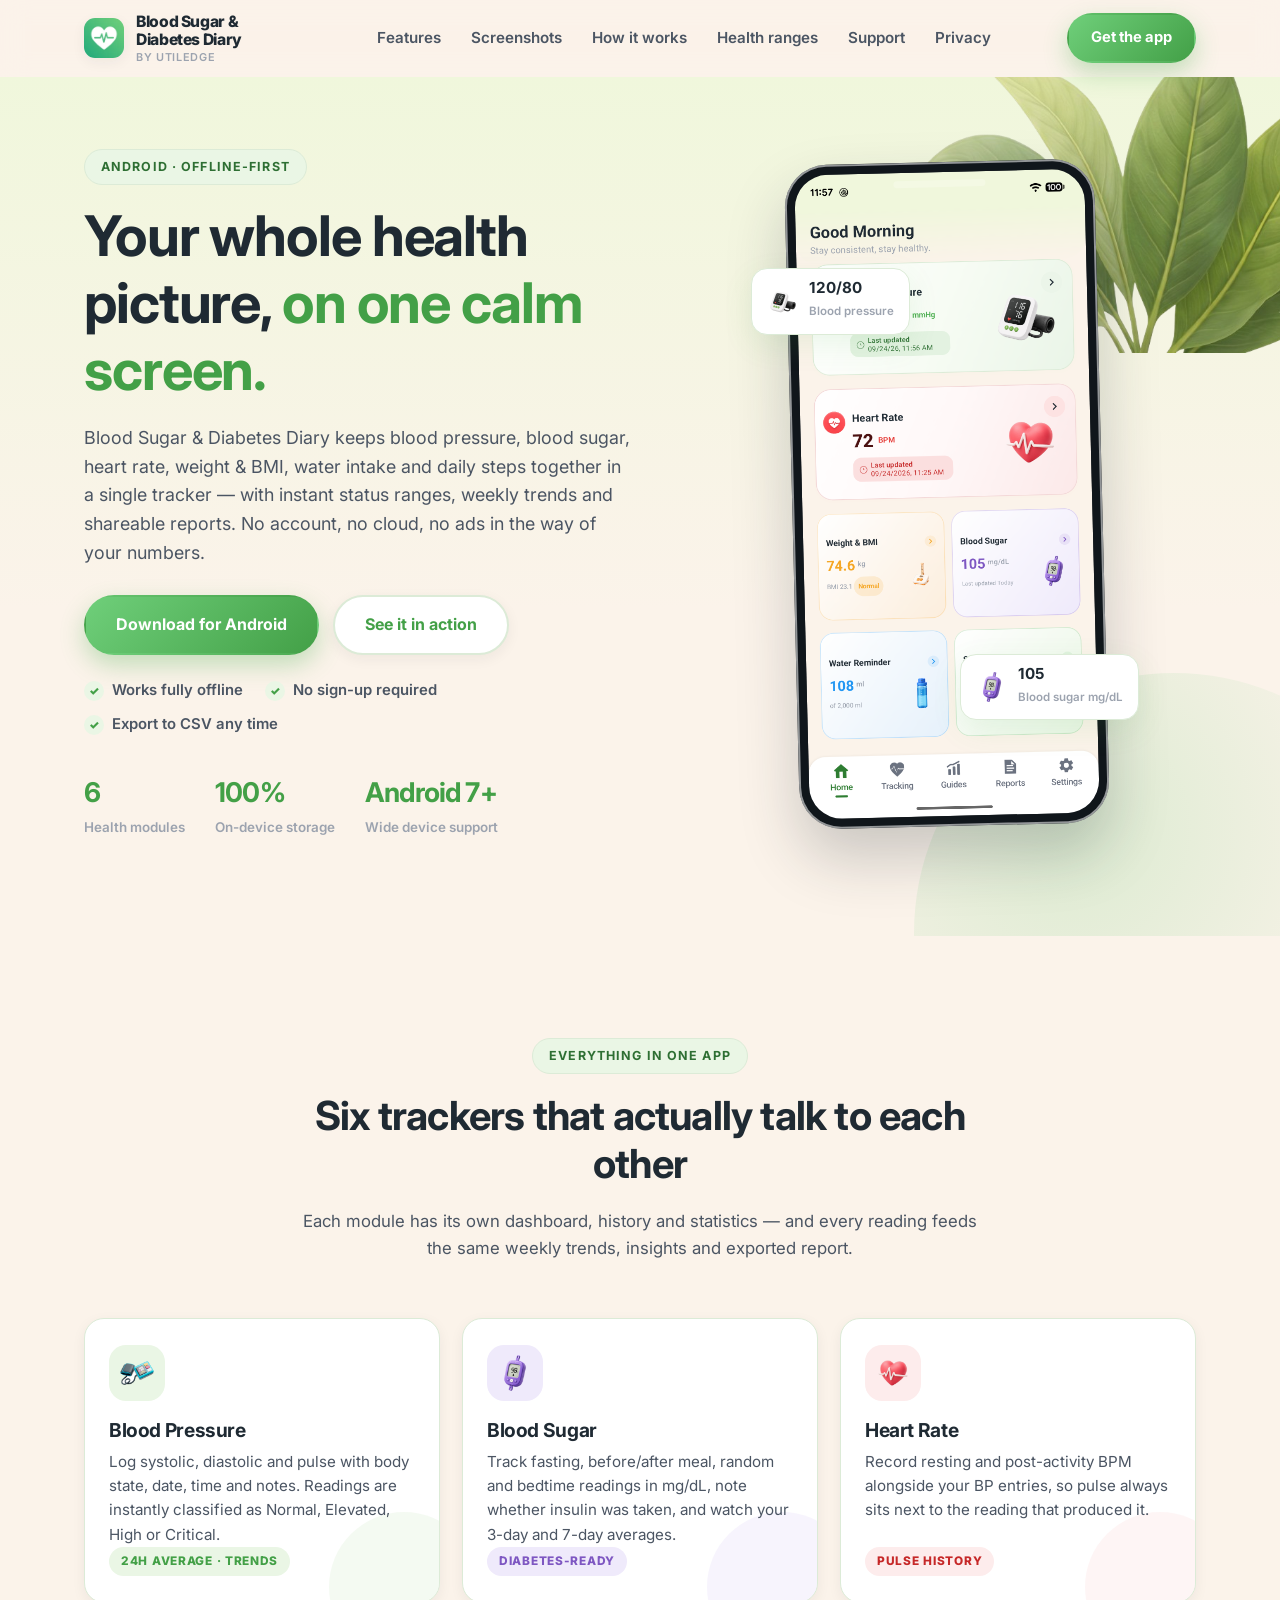
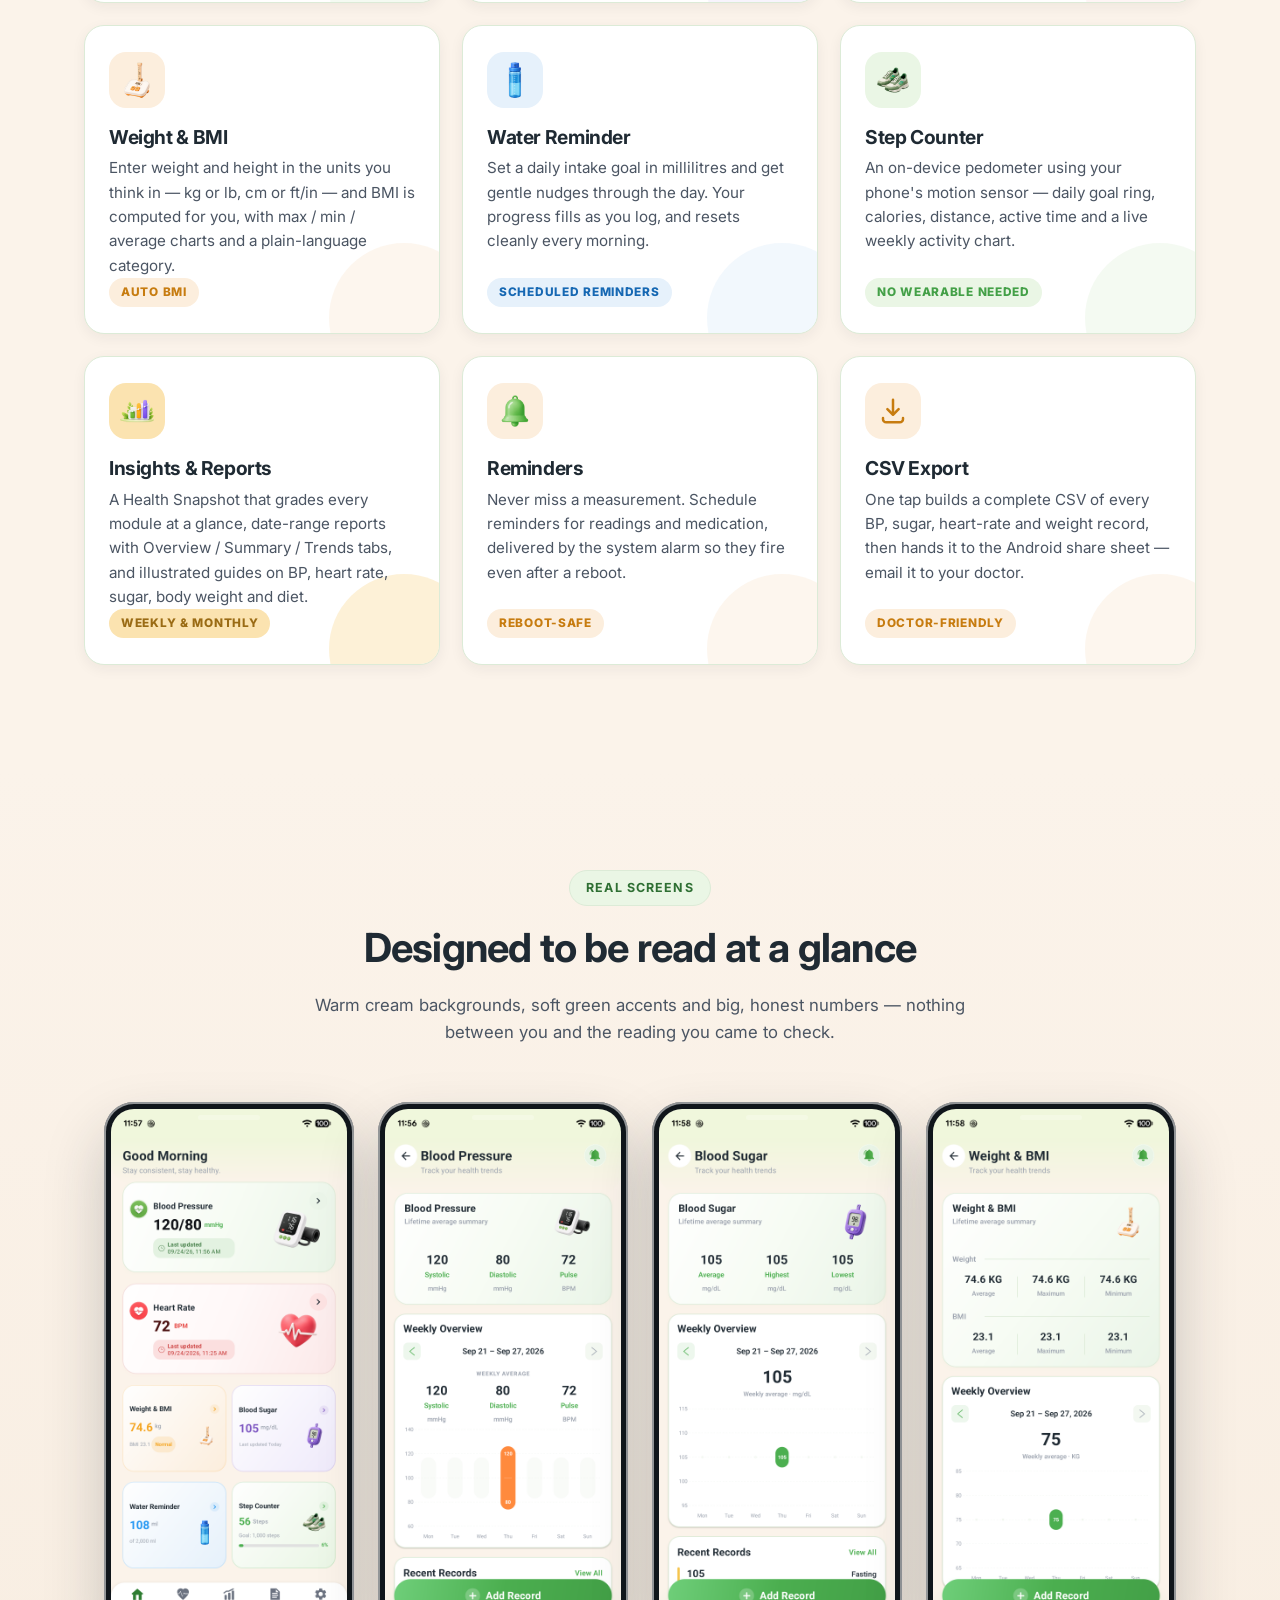
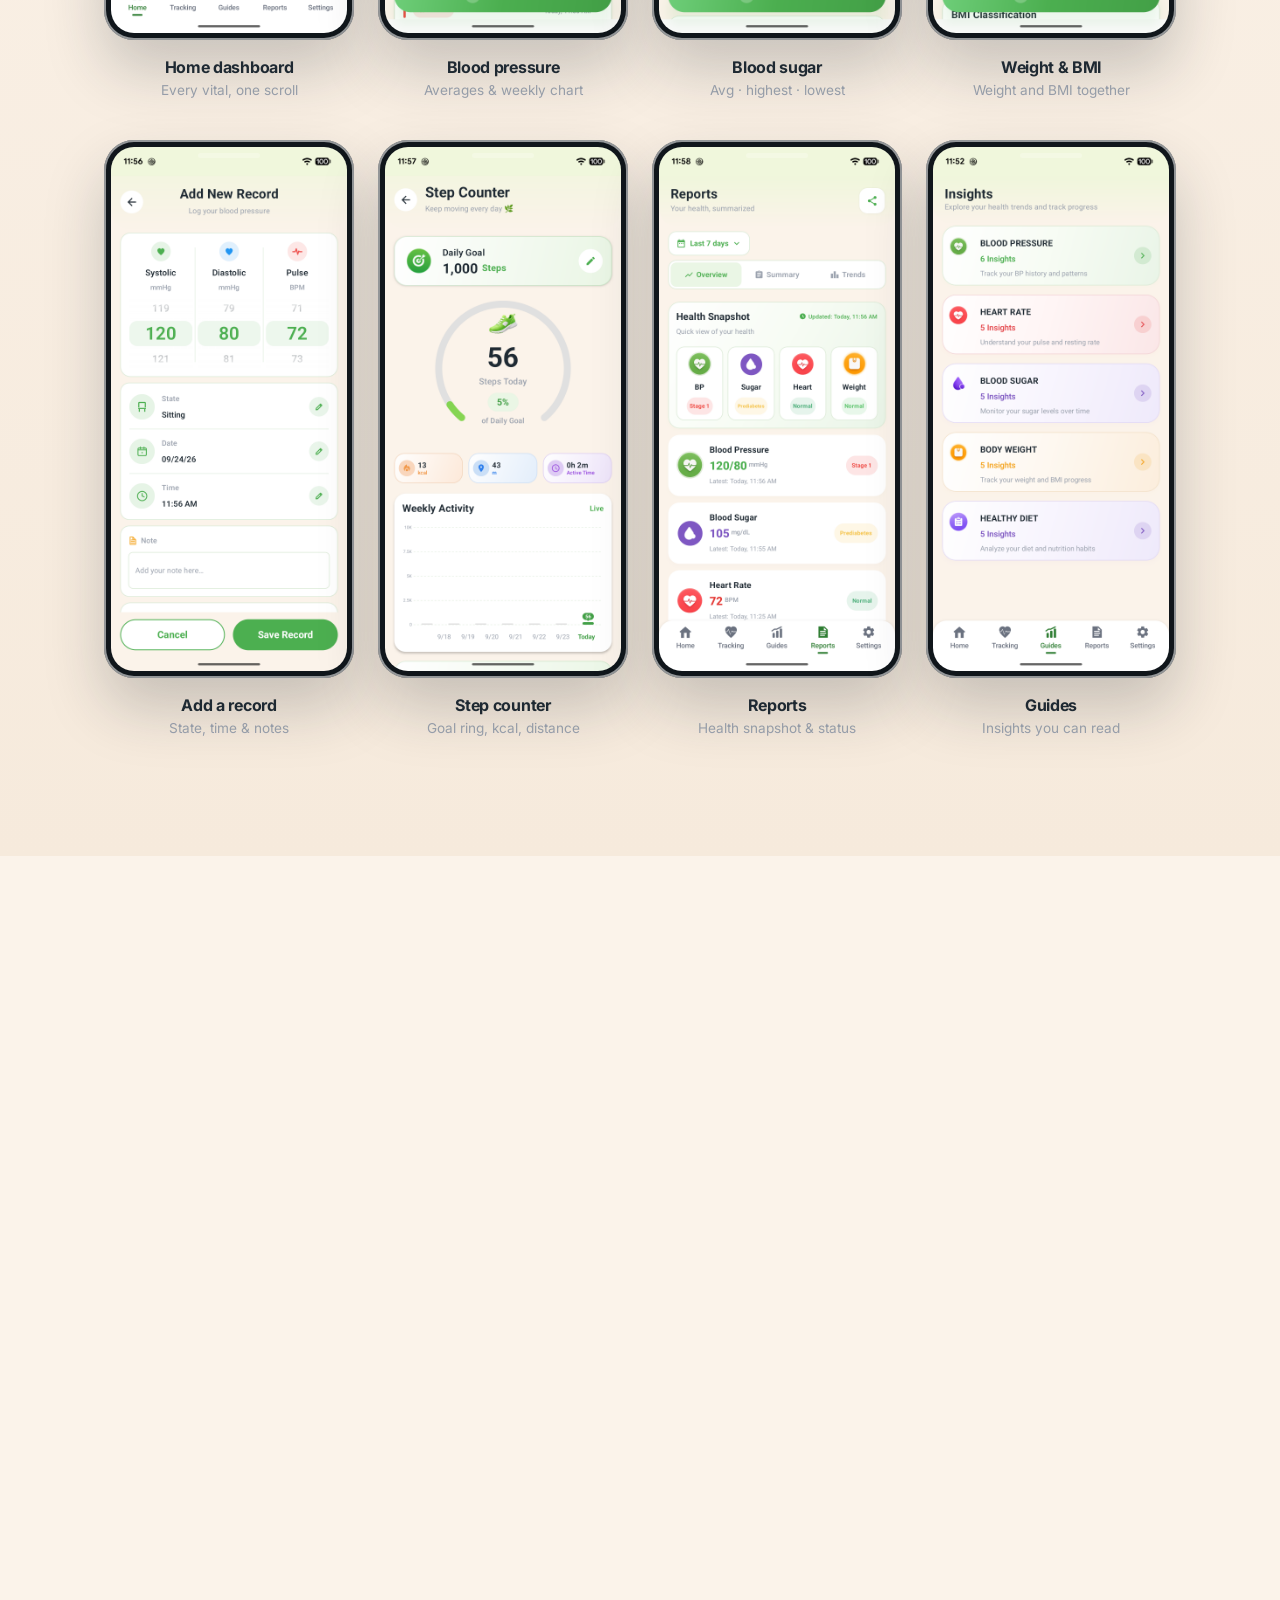
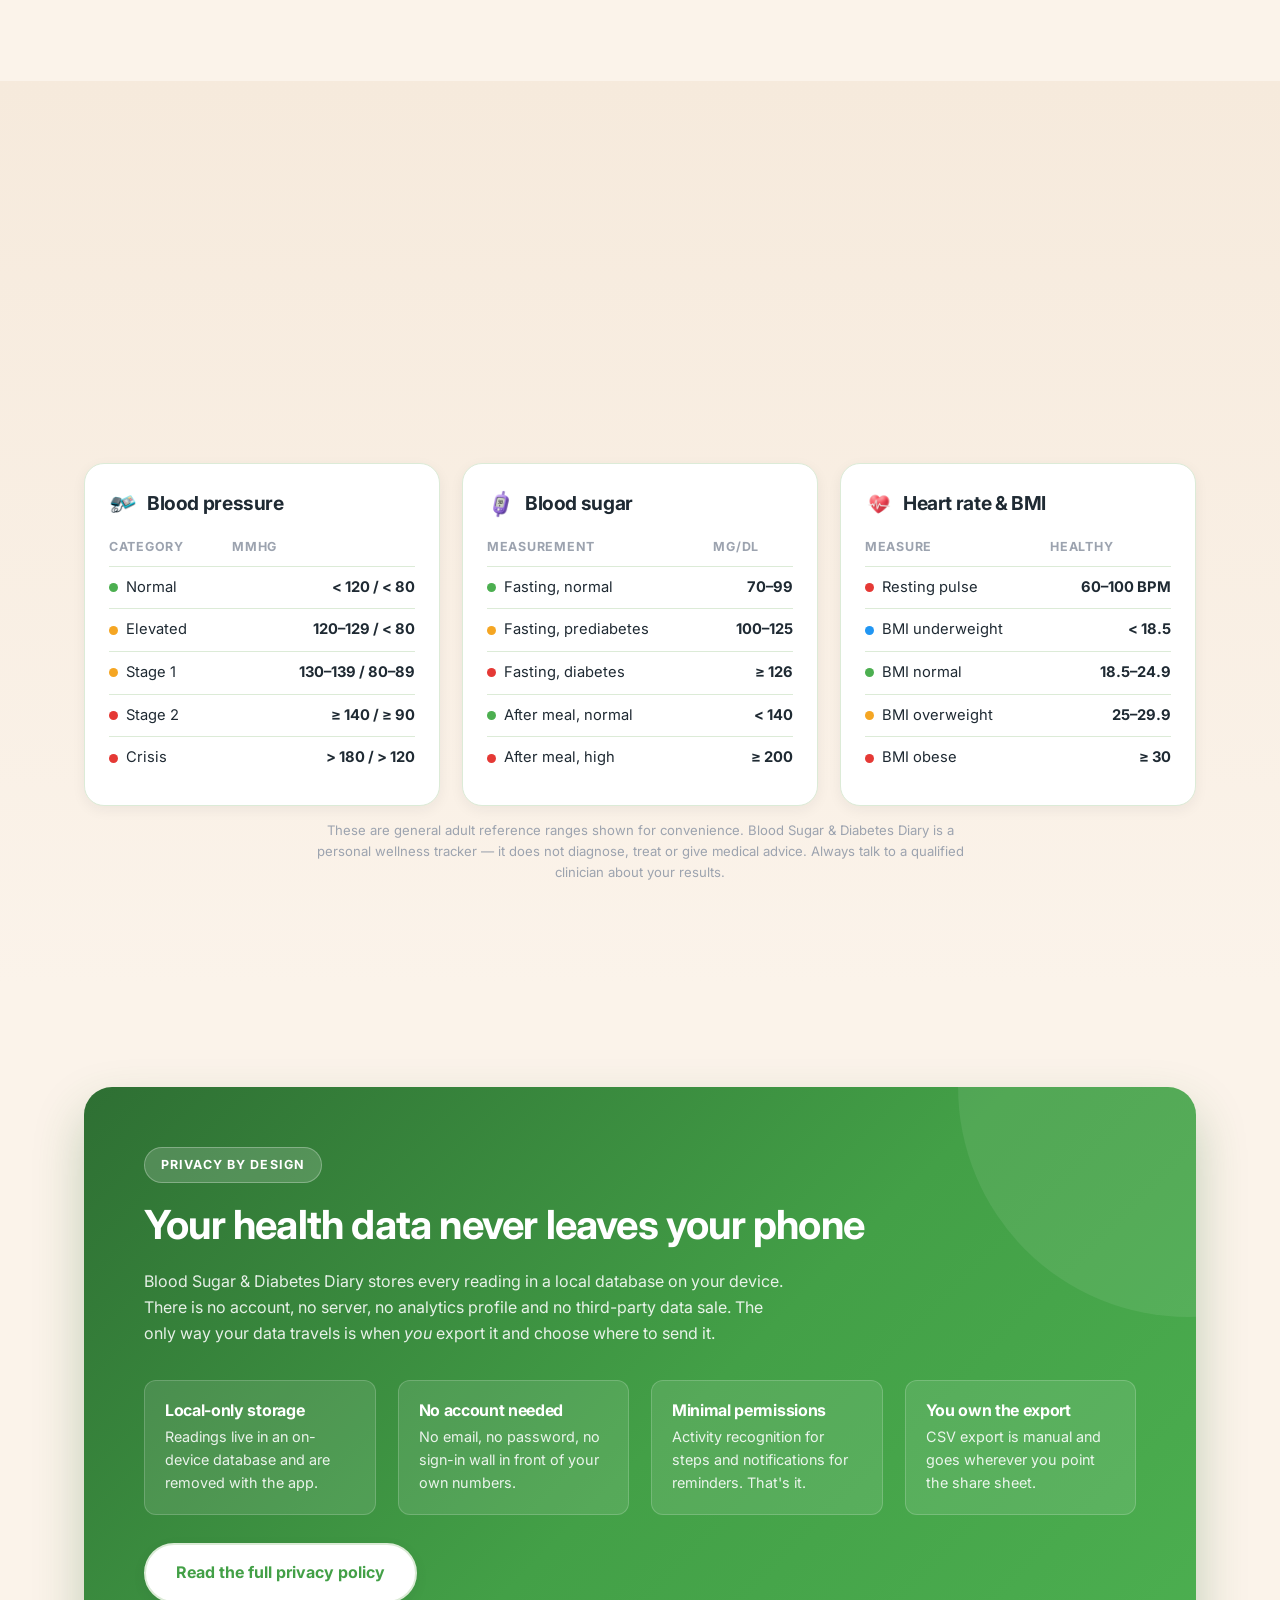
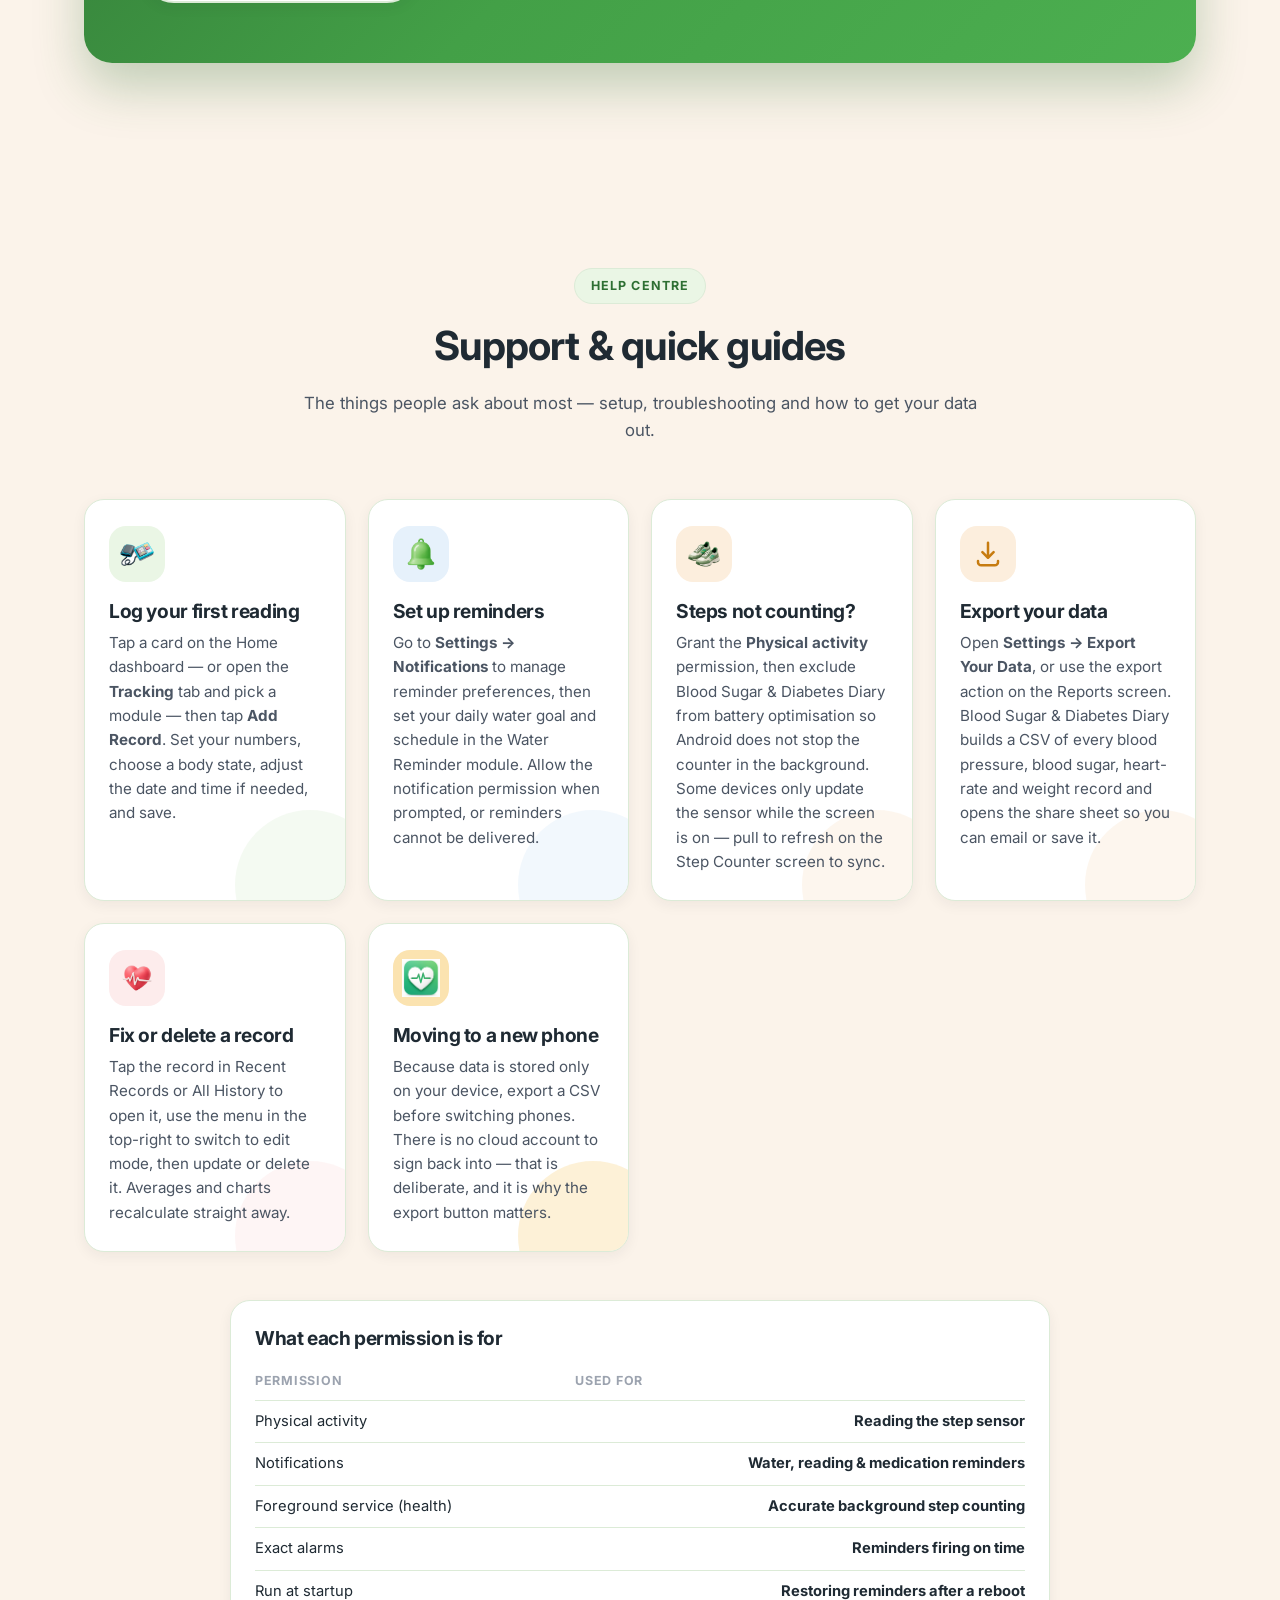
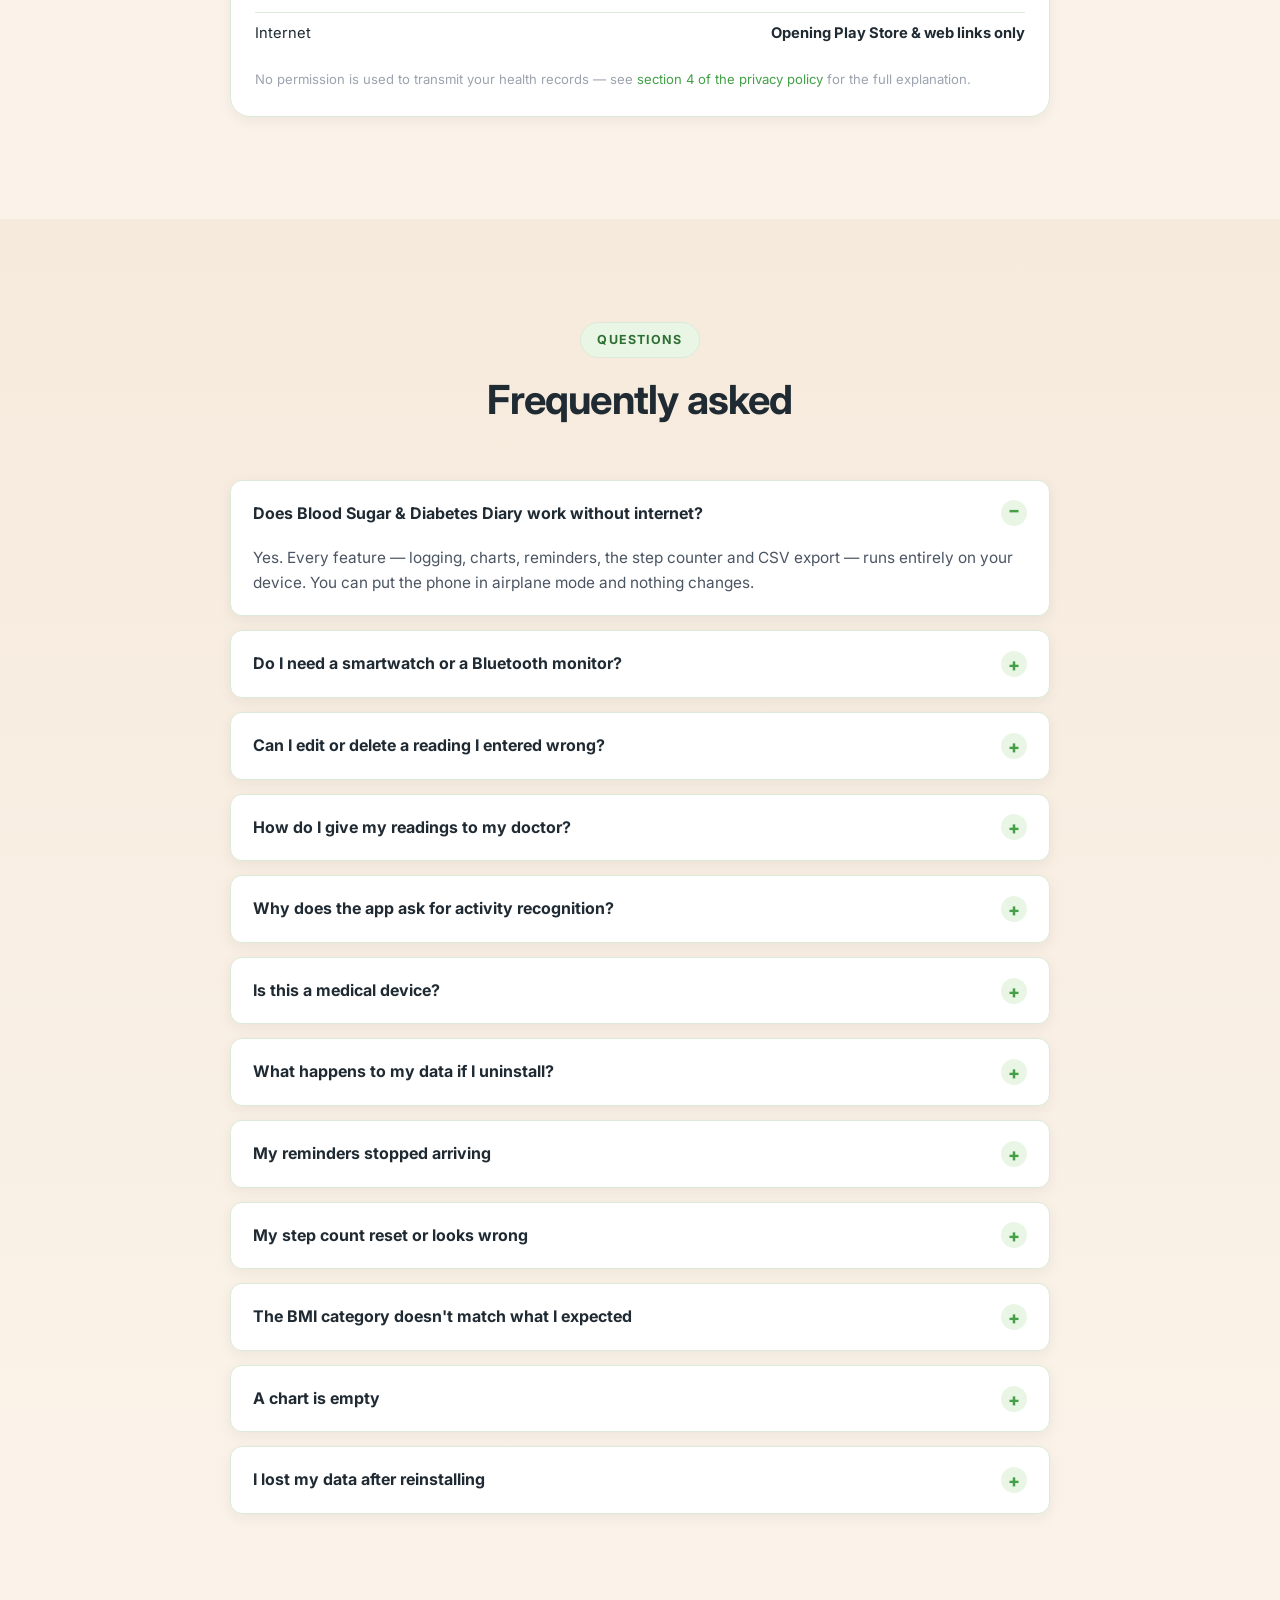
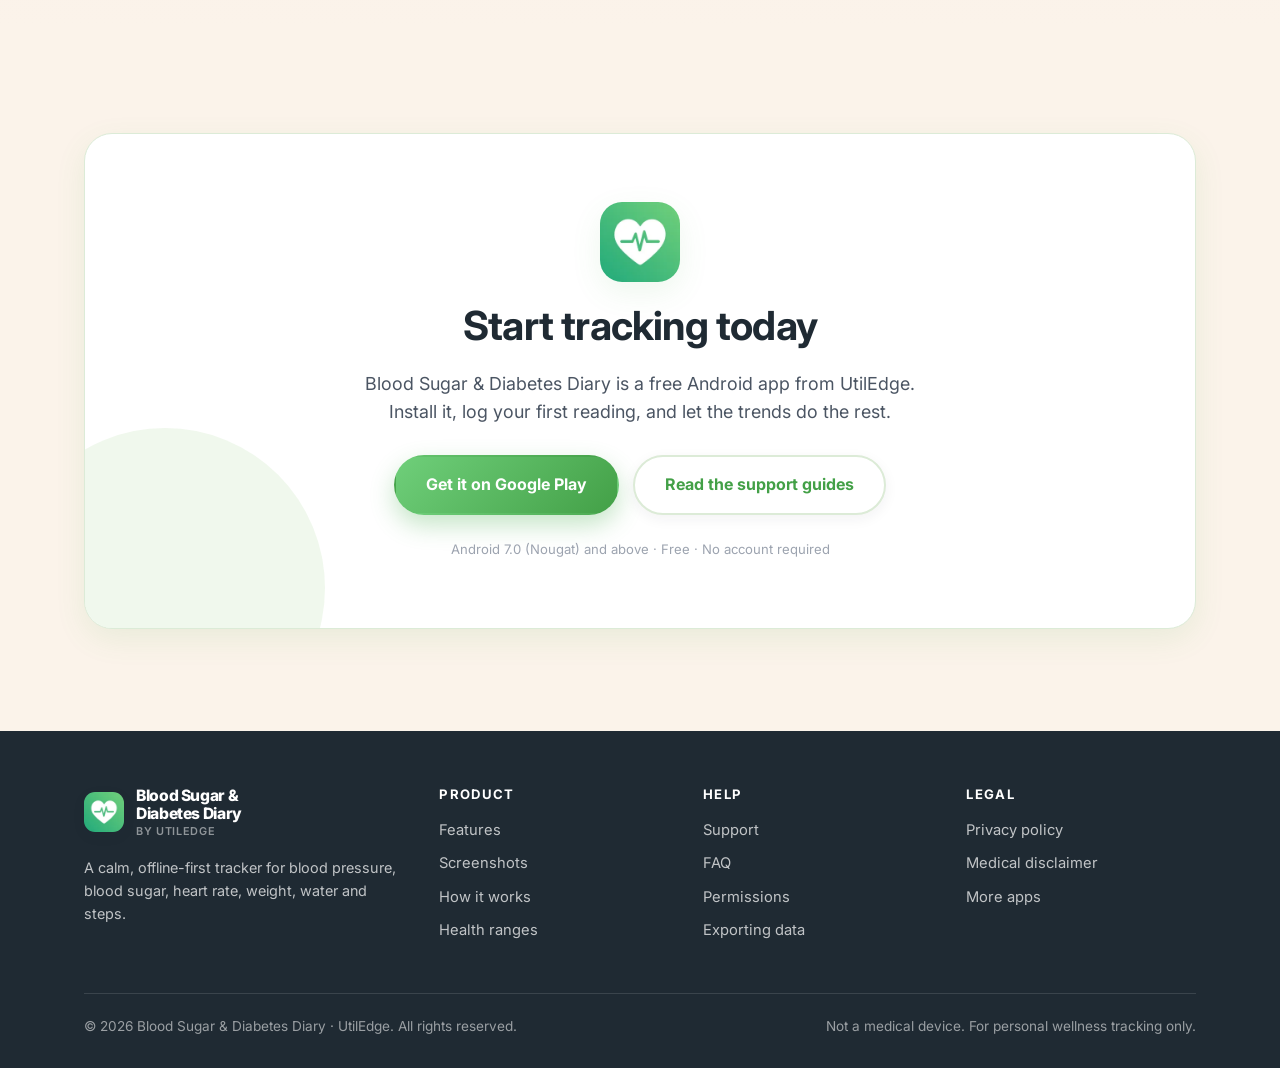
==== index.html @ 4637955e "Normalise card icons and align the tag pills The icon art came from the app's drawables as-is, so ev" ====
<!DOCTYPE html>
<html lang="en">
<head>
<meta charset="utf-8">
<meta name="viewport" content="width=device-width, initial-scale=1">
<title>Blood Sugar &amp; Diabetes Diary — BP, Sugar &amp; Health Tracker for Android</title>
<meta name="description" content="Blood Sugar &amp; Diabetes Diary is an offline-first Android app that tracks blood pressure, blood sugar, heart rate, weight &amp; BMI, water intake and daily steps — with trends, reports and CSV export. Your data stays on your phone.">
<meta name="theme-color" content="#FBF3EA">
<link rel="icon" href="assets/img/icons/launcher.webp">
<link rel="apple-touch-icon" href="assets/img/icons/app_icon.png">

<meta property="og:type" content="website">
<meta property="og:title" content="Blood Sugar &amp; Diabetes Diary — BP, Sugar &amp; Health Tracker">
<meta property="og:description" content="Track BP, blood sugar, heart rate, weight, water and steps in one calm, offline-first Android app.">
<meta property="og:image" content="assets/img/screens/home.png">
<meta name="twitter:card" content="summary_large_image">

<link rel="preconnect" href="https://fonts.googleapis.com">
<link rel="preconnect" href="https://fonts.gstatic.com" crossorigin>
<link href="https://fonts.googleapis.com/css2?family=Inter:wght@400;500;600;700;800;900&amp;display=swap" rel="stylesheet">
<link rel="stylesheet" href="assets/css/style.css">
</head>
<body>

<a class="skip-link" href="#features">Skip to content</a>

<header class="site-header">
  <div class="wrap nav">
    <a class="brand" href="#top">
      <img src="assets/img/icons/launcher.webp" alt="">
      <span class="brand-name">Blood Sugar &amp; Diabetes Diary<small>by UtilEdge</small></span>
    </a>

    <ul class="nav-links">
      <li><a href="#features">Features</a></li>
      <li><a href="#screens">Screenshots</a></li>
      <li><a href="#how">How it works</a></li>
      <li><a href="#ranges">Health ranges</a></li>
      <li><a href="#support">Support</a></li>
      <li><a href="privacy.html">Privacy</a></li>
    </ul>

    <div class="nav-cta">
      <a class="btn btn-primary btn-sm" href="#get">Get the app</a>
      <button class="nav-toggle" aria-label="Menu" aria-expanded="false"><span></span></button>
    </div>
  </div>
</header>

<main>

<!-- ================= HERO ================= -->
<section class="hero" id="top">
  <img class="hero-leaves" src="assets/img/icons/leaves.png" alt="">
  <div class="wrap hero-grid">

    <div class="hero-copy">
      <span class="eyebrow">Android · Offline-first</span>
      <h1>Your whole health picture, <span class="accent">on one calm screen.</span></h1>
      <p class="lede">
        Blood Sugar &amp; Diabetes Diary keeps blood pressure, blood sugar, heart rate, weight &amp; BMI,
        water intake and daily steps together in a single tracker — with instant
        status ranges, weekly trends and shareable reports. No account, no cloud,
        no ads in the way of your numbers.
      </p>

      <div class="hero-actions">
        <a class="btn btn-primary" href="#get">Download for Android</a>
        <a class="btn btn-ghost" href="#screens">See it in action</a>
      </div>

      <ul class="hero-points">
        <li>Works fully offline</li>
        <li>No sign-up required</li>
        <li>Export to CSV any time</li>
      </ul>

      <div class="hero-stats">
        <div class="stat"><strong>6</strong><span>Health modules</span></div>
        <div class="stat"><strong>100%</strong><span>On-device storage</span></div>
        <div class="stat"><strong>Android 7+</strong><span>Wide device support</span></div>
      </div>
    </div>

    <div class="hero-media">
      <div style="position:relative;max-width:340px;margin-inline:auto;">
        <div class="phone phone-hero phone-float">
          <img src="assets/img/screens/home.png" alt="Blood Sugar &amp; Diabetes Diary home dashboard showing blood pressure, heart rate, weight, blood sugar, water and step cards">
        </div>
        <div class="hero-badge badge-bp">
          <img src="assets/img/icons/bp_machine.png" alt="">
          <div><b>120/80</b><small>Blood pressure</small></div>
        </div>
        <div class="hero-badge badge-steps">
          <img src="assets/img/icons/purple_blood_sugar.png" alt="">
          <div><b>105</b><small>Blood sugar mg/dL</small></div>
        </div>
      </div>
    </div>

  </div>
</section>

<!-- ================= FEATURES ================= -->
<section id="features">
  <div class="wrap">
    <div class="section-head reveal">
      <span class="eyebrow">Everything in one app</span>
      <h2>Six trackers that actually talk to each other</h2>
      <p>Each module has its own dashboard, history and statistics — and every reading
         feeds the same weekly trends, insights and exported report.</p>
    </div>

    <div class="feature-grid">

      <article class="f-card t-green reveal">
        <div class="f-icon"><img src="assets/img/icons/blood_pressure.png" alt=""></div>
        <h3>Blood Pressure</h3>
        <p>Log systolic, diastolic and pulse with body state, date, time and notes.
           Readings are instantly classified as Normal, Elevated, High or Critical.</p>
        <span class="f-tag">24h average · Trends</span>
      </article>

      <article class="f-card t-purple reveal">
        <div class="f-icon"><img src="assets/img/icons/purple_blood_sugar.png" alt=""></div>
        <h3>Blood Sugar</h3>
        <p>Track fasting, before/after meal, random and bedtime readings in mg/dL,
           note whether insulin was taken, and watch your 3-day and 7-day averages.</p>
        <span class="f-tag">Diabetes-ready</span>
      </article>

      <article class="f-card t-red reveal">
        <div class="f-icon"><img src="assets/img/icons/heart_red.png" alt=""></div>
        <h3>Heart Rate</h3>
        <p>Record resting and post-activity BPM alongside your BP entries, so pulse
           always sits next to the reading that produced it.</p>
        <span class="f-tag">Pulse history</span>
      </article>

      <article class="f-card t-orange reveal">
        <div class="f-icon"><img src="assets/img/icons/weight_bmi.png" alt=""></div>
        <h3>Weight &amp; BMI</h3>
        <p>Enter weight and height in the units you think in — kg or lb, cm or ft/in — and BMI is
           computed for you, with max / min / average charts and a plain-language category.</p>
        <span class="f-tag">Auto BMI</span>
      </article>

      <article class="f-card t-blue reveal">
        <div class="f-icon"><img src="assets/img/icons/water_bottle.png" alt=""></div>
        <h3>Water Reminder</h3>
        <p>Set a daily intake goal in millilitres and get gentle nudges through the day.
           Your progress fills as you log, and resets cleanly every morning.</p>
        <span class="f-tag">Scheduled reminders</span>
      </article>

      <article class="f-card t-green reveal">
        <div class="f-icon"><img src="assets/img/icons/green_shoes.png" alt=""></div>
        <h3>Step Counter</h3>
        <p>An on-device pedometer using your phone's motion sensor — daily goal ring,
           calories, distance, active time and a live weekly activity chart.</p>
        <span class="f-tag">No wearable needed</span>
      </article>

      <article class="f-card t-amber reveal">
        <div class="f-icon"><img src="assets/img/icons/insights_pillars.png" alt=""></div>
        <h3>Insights &amp; Reports</h3>
        <p>A Health Snapshot that grades every module at a glance, date-range reports with
           Overview / Summary / Trends tabs, and illustrated guides on BP, heart rate, sugar,
           body weight and diet.</p>
        <span class="f-tag">Weekly &amp; monthly</span>
      </article>

      <article class="f-card t-orange reveal">
        <div class="f-icon"><img src="assets/img/icons/large_bell.png" alt=""></div>
        <h3>Reminders</h3>
        <p>Never miss a measurement. Schedule reminders for readings and medication,
           delivered by the system alarm so they fire even after a reboot.</p>
        <span class="f-tag">Reboot-safe</span>
      </article>

      <article class="f-card t-orange reveal">
        <div class="f-icon f-icon-glyph">
          <svg viewBox="0 0 24 24" fill="none" stroke="currentColor" stroke-width="2"
               stroke-linecap="round" stroke-linejoin="round" aria-hidden="true">
            <path d="M12 3v11"/><path d="m7.5 10.5 4.5 4.5 4.5-4.5"/>
            <path d="M4 17.5v1A2.5 2.5 0 0 0 6.5 21h11a2.5 2.5 0 0 0 2.5-2.5v-1"/>
          </svg>
        </div>
        <h3>CSV Export</h3>
        <p>One tap builds a complete CSV of every BP, sugar, heart-rate and weight
           record, then hands it to the Android share sheet — email it to your doctor.</p>
        <span class="f-tag">Doctor-friendly</span>
      </article>

    </div>
  </div>
</section>

<!-- ================= SCREENSHOTS ================= -->
<section id="screens" class="screens">
  <div class="wrap">
    <div class="section-head reveal">
      <span class="eyebrow">Real screens</span>
      <h2>Designed to be read at a glance</h2>
      <p>Warm cream backgrounds, soft green accents and big, honest numbers —
         nothing between you and the reading you came to check.</p>
    </div>

    <div class="screens-grid reveal">

      <figure class="screen-item">
        <div class="phone phone-fixed"><img src="assets/img/screens/home.png" alt="Blood Sugar &amp; Diabetes Diary home dashboard showing blood pressure, heart rate, weight, blood sugar, water intake and step cards" loading="lazy"></div>
        <figcaption>
          <h4>Home dashboard</h4>
          <p>Every vital, one scroll</p>
        </figcaption>
      </figure>

      <figure class="screen-item">
        <div class="phone phone-fixed"><img src="assets/img/screens/blood-pressure.png" alt="Blood pressure screen with lifetime average, weekly overview chart and recent records" loading="lazy"></div>
        <figcaption>
          <h4>Blood pressure</h4>
          <p>Averages &amp; weekly chart</p>
        </figcaption>
      </figure>

      <figure class="screen-item">
        <div class="phone phone-fixed"><img src="assets/img/screens/blood-sugar.png" alt="Blood sugar screen with average, highest and lowest readings and a weekly chart" loading="lazy"></div>
        <figcaption>
          <h4>Blood sugar</h4>
          <p>Avg · highest · lowest</p>
        </figcaption>
      </figure>

      <figure class="screen-item">
        <div class="phone phone-fixed"><img src="assets/img/screens/weight-bmi.png" alt="Weight and BMI screen with average, maximum and minimum values" loading="lazy"></div>
        <figcaption>
          <h4>Weight &amp; BMI</h4>
          <p>Weight and BMI together</p>
        </figcaption>
      </figure>

      <figure class="screen-item">
        <div class="phone phone-fixed"><img src="assets/img/screens/add-record.png" alt="Add new record screen with systolic, diastolic, pulse, body state, date, time and note" loading="lazy"></div>
        <figcaption>
          <h4>Add a record</h4>
          <p>State, time &amp; notes</p>
        </figcaption>
      </figure>

      <figure class="screen-item">
        <div class="phone phone-fixed"><img src="assets/img/screens/step-counter.png" alt="Step counter with daily goal ring, calories, distance, active time and weekly activity" loading="lazy"></div>
        <figcaption>
          <h4>Step counter</h4>
          <p>Goal ring, kcal, distance</p>
        </figcaption>
      </figure>

      <figure class="screen-item">
        <div class="phone phone-fixed"><img src="assets/img/screens/reports.png" alt="Reports screen with health snapshot and per-module status badges" loading="lazy"></div>
        <figcaption>
          <h4>Reports</h4>
          <p>Health snapshot &amp; status</p>
        </figcaption>
      </figure>

      <figure class="screen-item">
        <div class="phone phone-fixed"><img src="assets/img/screens/guides.png" alt="Guides screen listing insight categories for blood pressure, heart rate, blood sugar, body weight and healthy diet" loading="lazy"></div>
        <figcaption>
          <h4>Guides</h4>
          <p>Insights you can read</p>
        </figcaption>
      </figure>

    </div>
  </div>
</section>

<!-- ================= HOW IT WORKS ================= -->
<section id="how">
  <div class="wrap split">
    <div class="split-copy reveal">
      <span class="eyebrow">How it works</span>
      <h2>Four taps from reading to report</h2>

      <ol class="steps">
        <li>
          <h3>Install and set your goals</h3>
          <p>A short onboarding walks you through the app and sets your daily step and water
             goals. No email, no password, no account to create.</p>
        </li>
        <li>
          <h3>Log a reading</h3>
          <p>Pick a module, dial in the numbers, add body state and a note if you want.
             Date and time are filled in for you and stay editable.</p>
        </li>
        <li>
          <h3>Watch the trend build</h3>
          <p>Each entry updates your averages, weekly chart and status range immediately —
             and every record stays editable or deletable from history.</p>
        </li>
        <li>
          <h3>Share it with your doctor</h3>
          <p>Export a full CSV from Reports or Settings and send it straight from the
             Android share sheet.</p>
        </li>
      </ol>
    </div>

    <div class="split-media reveal">
      <div class="phone" style="max-width:290px;">
        <img src="assets/img/screens/add-record.png" alt="Logging a blood pressure reading in Blood Sugar &amp; Diabetes Diary">
      </div>
    </div>
  </div>
</section>

<!-- ================= RANGES ================= -->
<section id="ranges" style="background:linear-gradient(180deg,var(--cream-deep),var(--cream));">
  <div class="wrap">
    <div class="section-head reveal">
      <span class="eyebrow">Know your numbers</span>
      <h2>The ranges Blood Sugar &amp; Diabetes Diary uses</h2>
      <p>Every reading you save is colour-coded against these reference ranges,
         so a glance at your history tells you where you stand.</p>
    </div>

    <div class="range-grid">

      <div class="range-card reveal">
        <h3><img src="assets/img/icons/blood_pressure.png" alt=""> Blood pressure</h3>
        <table>
          <thead><tr><th>Category</th><th>mmHg</th></tr></thead>
          <tbody>
            <tr><td><span class="dot dot-green"></span>Normal</td><td>&lt; 120 / &lt; 80</td></tr>
            <tr><td><span class="dot dot-amber"></span>Elevated</td><td>120–129 / &lt; 80</td></tr>
            <tr><td><span class="dot dot-amber"></span>Stage 1</td><td>130–139 / 80–89</td></tr>
            <tr><td><span class="dot dot-red"></span>Stage 2</td><td>≥ 140 / ≥ 90</td></tr>
            <tr><td><span class="dot dot-red"></span>Crisis</td><td>&gt; 180 / &gt; 120</td></tr>
          </tbody>
        </table>
      </div>

      <div class="range-card reveal">
        <h3><img src="assets/img/icons/purple_blood_sugar.png" alt=""> Blood sugar</h3>
        <table>
          <thead><tr><th>Measurement</th><th>mg/dL</th></tr></thead>
          <tbody>
            <tr><td><span class="dot dot-green"></span>Fasting, normal</td><td>70–99</td></tr>
            <tr><td><span class="dot dot-amber"></span>Fasting, prediabetes</td><td>100–125</td></tr>
            <tr><td><span class="dot dot-red"></span>Fasting, diabetes</td><td>≥ 126</td></tr>
            <tr><td><span class="dot dot-green"></span>After meal, normal</td><td>&lt; 140</td></tr>
            <tr><td><span class="dot dot-red"></span>After meal, high</td><td>≥ 200</td></tr>
          </tbody>
        </table>
      </div>

      <div class="range-card reveal">
        <h3><img src="assets/img/icons/heart_red.png" alt=""> Heart rate &amp; BMI</h3>
        <table>
          <thead><tr><th>Measure</th><th>Healthy</th></tr></thead>
          <tbody>
            <tr><td><span class="dot dot-red"></span>Resting pulse</td><td>60–100 BPM</td></tr>
            <tr><td><span class="dot dot-blue"></span>BMI underweight</td><td>&lt; 18.5</td></tr>
            <tr><td><span class="dot dot-green"></span>BMI normal</td><td>18.5–24.9</td></tr>
            <tr><td><span class="dot dot-amber"></span>BMI overweight</td><td>25–29.9</td></tr>
            <tr><td><span class="dot dot-red"></span>BMI obese</td><td>≥ 30</td></tr>
          </tbody>
        </table>
      </div>

    </div>

    <p class="note-small reveal" style="text-align:center;max-width:680px;margin-inline:auto;">
      These are general adult reference ranges shown for convenience. Blood Sugar &amp; Diabetes Diary is a personal
      wellness tracker — it does not diagnose, treat or give medical advice. Always talk to a
      qualified clinician about your results.
    </p>
  </div>
</section>

<!-- ================= PRIVACY BAND ================= -->
<section id="privacy">
  <div class="wrap">
    <div class="band reveal">
      <span class="eyebrow">Privacy by design</span>
      <h2>Your health data never leaves your phone</h2>
      <p style="max-width:640px;">
        Blood Sugar &amp; Diabetes Diary stores every reading in a local database on your device. There is no
        account, no server, no analytics profile and no third-party data sale. The only way
        your data travels is when <em>you</em> export it and choose where to send it.
      </p>

      <div class="band-points">
        <div>
          <h3>Local-only storage</h3>
          <p>Readings live in an on-device database and are removed with the app.</p>
        </div>
        <div>
          <h3>No account needed</h3>
          <p>No email, no password, no sign-in wall in front of your own numbers.</p>
        </div>
        <div>
          <h3>Minimal permissions</h3>
          <p>Activity recognition for steps and notifications for reminders. That's it.</p>
        </div>
        <div>
          <h3>You own the export</h3>
          <p>CSV export is manual and goes wherever you point the share sheet.</p>
        </div>
      </div>

      <div class="hero-actions" style="margin-bottom:0;">
        <a class="btn btn-ghost" href="privacy.html">Read the full privacy policy</a>
      </div>
    </div>
  </div>
</section>

<!-- ================= SUPPORT ================= -->
<section id="support">
  <div class="wrap">
    <div class="section-head reveal">
      <span class="eyebrow">Help centre</span>
      <h2>Support &amp; quick guides</h2>
      <p>The things people ask about most — setup, troubleshooting and how to get your data out.</p>
    </div>

    <div class="support-grid">

      <article class="f-card t-green reveal" id="first-reading">
        <div class="f-icon"><img src="assets/img/icons/blood_pressure.png" alt=""></div>
        <h3>Log your first reading</h3>
        <p>Tap a card on the Home dashboard — or open the <strong>Tracking</strong> tab and pick a
           module — then tap <strong>Add Record</strong>. Set your numbers, choose a body state,
           adjust the date and time if needed, and save.</p>
      </article>

      <article class="f-card t-blue reveal" id="reminders">
        <div class="f-icon"><img src="assets/img/icons/large_bell.png" alt=""></div>
        <h3>Set up reminders</h3>
        <p>Go to <strong>Settings → Notifications</strong> to manage reminder preferences, then set
           your daily water goal and schedule in the Water Reminder module. Allow the notification
           permission when prompted, or reminders cannot be delivered.</p>
      </article>

      <article class="f-card t-orange reveal" id="steps">
        <div class="f-icon"><img src="assets/img/icons/green_shoes.png" alt=""></div>
        <h3>Steps not counting?</h3>
        <p>Grant the <strong>Physical activity</strong> permission, then exclude Blood Sugar &amp; Diabetes Diary from
           battery optimisation so Android does not stop the counter in the background. Some
           devices only update the sensor while the screen is on — pull to refresh on the Step
           Counter screen to sync.</p>
      </article>

      <article class="f-card t-orange reveal" id="export">
        <div class="f-icon f-icon-glyph">
          <svg viewBox="0 0 24 24" fill="none" stroke="currentColor" stroke-width="2"
               stroke-linecap="round" stroke-linejoin="round" aria-hidden="true">
            <path d="M12 3v11"/><path d="m7.5 10.5 4.5 4.5 4.5-4.5"/>
            <path d="M4 17.5v1A2.5 2.5 0 0 0 6.5 21h11a2.5 2.5 0 0 0 2.5-2.5v-1"/>
          </svg>
        </div>
        <h3>Export your data</h3>
        <p>Open <strong>Settings → Export Your Data</strong>, or use the export action on the Reports
           screen. Blood Sugar &amp; Diabetes Diary builds a CSV of every blood pressure, blood sugar, heart-rate and
           weight record and opens the share sheet so you can email or save it.</p>
      </article>

      <article class="f-card t-red reveal" id="edit">
        <div class="f-icon"><img src="assets/img/icons/heart_red.png" alt=""></div>
        <h3>Fix or delete a record</h3>
        <p>Tap the record in Recent Records or All History to open it, use the menu in the top-right
           to switch to edit mode, then update or delete it. Averages and charts recalculate straight
           away.</p>
      </article>

      <article class="f-card t-amber reveal" id="backup">
        <div class="f-icon"><img src="assets/img/icons/app_icon.png" alt=""></div>
        <h3>Moving to a new phone</h3>
        <p>Because data is stored only on your device, export a CSV before switching phones. There
           is no cloud account to sign back into — that is deliberate, and it is why the export
           button matters.</p>
      </article>

    </div>

    <!-- Permissions table -->
    <div class="range-card reveal" id="permissions" style="max-width:820px;margin:48px auto 0;">
      <h3>What each permission is for</h3>
      <table>
        <thead><tr><th>Permission</th><th>Used for</th></tr></thead>
        <tbody>
          <tr><td>Physical activity</td><td>Reading the step sensor</td></tr>
          <tr><td>Notifications</td><td>Water, reading &amp; medication reminders</td></tr>
          <tr><td>Foreground service (health)</td><td>Accurate background step counting</td></tr>
          <tr><td>Exact alarms</td><td>Reminders firing on time</td></tr>
          <tr><td>Run at startup</td><td>Restoring reminders after a reboot</td></tr>
          <tr><td>Internet</td><td>Opening Play Store &amp; web links only</td></tr>
        </tbody>
      </table>
      <p class="note-small">
        No permission is used to transmit your health records — see
        <a href="privacy.html#pp-permissions">section 4 of the privacy policy</a> for the full explanation.
      </p>
    </div>
  </div>
</section>

<!-- ================= FAQ + TROUBLESHOOTING ================= -->
<section id="faq" style="background:linear-gradient(180deg,var(--cream-deep),var(--cream));">
  <div class="wrap">
    <div class="section-head reveal">
      <span class="eyebrow">Questions</span>
      <h2>Frequently asked</h2>
    </div>

    <div class="faq reveal">
      <details open>
        <summary>Does Blood Sugar &amp; Diabetes Diary work without internet?</summary>
        <p>Yes. Every feature — logging, charts, reminders, the step counter and CSV export —
           runs entirely on your device. You can put the phone in airplane mode and nothing changes.</p>
      </details>
      <details>
        <summary>Do I need a smartwatch or a Bluetooth monitor?</summary>
        <p>No. Readings are entered by hand from whatever monitor you already own, and the step
           counter uses your phone's built-in motion sensor.</p>
      </details>
      <details>
        <summary>Can I edit or delete a reading I entered wrong?</summary>
        <p>Yes. Open any record from history, switch it into edit mode, and update or delete it.
           All your averages and charts recalculate immediately.</p>
      </details>
      <details>
        <summary>How do I give my readings to my doctor?</summary>
        <p>Use <strong>Export Your Data</strong> in Settings, or the export action in Reports. Blood Sugar &amp; Diabetes Diary
           builds a CSV of every blood pressure, blood sugar, heart-rate and weight record and opens
           the Android share sheet so you can email, print or save it.</p>
      </details>
      <details>
        <summary>Why does the app ask for activity recognition?</summary>
        <p>That permission is what lets the phone's step sensor report your daily steps. If you decline
           it, every other module still works — you just won't see step counts.</p>
      </details>
      <details>
        <summary>Is this a medical device?</summary>
        <p>No. Blood Sugar &amp; Diabetes Diary is a personal wellness tracker for keeping your own records organised.
           It does not diagnose conditions or replace professional medical advice.</p>
      </details>
      <details>
        <summary>What happens to my data if I uninstall?</summary>
        <p>It's deleted with the app, because it was only ever stored locally. Export a CSV first if
           you want to keep your history.</p>
      </details>

      <details>
        <summary>My reminders stopped arriving</summary>
        <p>Check that notifications are still allowed for Blood Sugar &amp; Diabetes Diary in Android Settings, and that
           the app is excluded from battery optimisation. Aggressive battery savers on some devices
           will silently cancel scheduled alarms.</p>
      </details>
      <details>
        <summary>My step count reset or looks wrong</summary>
        <p>Step data comes from the phone's hardware sensor, which resets when the device restarts.
           Blood Sugar &amp; Diabetes Diary stores a daily summary so past days stay intact. If today's number looks low,
           open the Step Counter screen and refresh to resync with the sensor.</p>
      </details>
      <details>
        <summary>The BMI category doesn't match what I expected</summary>
        <p>BMI is calculated from the weight and height you entered on that record. Open the record in
           edit mode, correct the height (cm or ft/in) or weight (kg or lb), and the BMI and its
           category recalculate on save.</p>
      </details>
      <details>
        <summary>A chart is empty</summary>
        <p>Charts need at least one saved record in the selected period. Add a reading, or widen the
           range on the Reports screen — it defaults to <strong>Last 7 days</strong> and takes a
           custom range too.</p>
      </details>
      <details>
        <summary>I lost my data after reinstalling</summary>
        <p>Records are stored locally and are removed when the app is uninstalled or its storage is
           cleared. We have no server copy to restore from — export a CSV regularly if you want a
           long-term archive.</p>
      </details>
    </div>
  </div>
</section>

<!-- ================= FINAL CTA ================= -->
<section id="get" class="cta-final">
  <div class="wrap">
    <div class="inner reveal">
      <img class="mark" src="assets/img/icons/launcher.webp" alt="Blood Sugar &amp; Diabetes Diary app icon">
      <h2>Start tracking today</h2>
      <p class="lede" style="max-width:560px;margin-inline:auto;">
        Blood Sugar &amp; Diabetes Diary is a free Android app from UtilEdge. Install it, log your first reading,
        and let the trends do the rest.
      </p>

      <div class="hero-actions">
        <a class="btn btn-primary" href="https://play.google.com/store/apps/developer?id=UtilEdge" target="_blank" rel="noopener">Get it on Google Play</a>
        <a class="btn btn-ghost" href="#support">Read the support guides</a>
      </div>

      <p class="note-small">Android 7.0 (Nougat) and above · Free · No account required</p>
    </div>
  </div>
</section>

</main>

<footer class="site-footer">
  <div class="wrap">
    <div class="footer-grid">
      <div>
        <a class="brand" href="#top">
          <img src="assets/img/icons/launcher.webp" alt="">
          <span class="brand-name">Blood Sugar &amp; Diabetes Diary<small>by UtilEdge</small></span>
        </a>
        <p class="footer-about">
          A calm, offline-first tracker for blood pressure, blood sugar, heart rate,
          weight, water and steps.
        </p>
      </div>

      <div>
        <h4>Product</h4>
        <ul>
          <li><a href="#features">Features</a></li>
          <li><a href="#screens">Screenshots</a></li>
          <li><a href="#how">How it works</a></li>
          <li><a href="#ranges">Health ranges</a></li>
        </ul>
      </div>

      <div>
        <h4>Help</h4>
        <ul>
          <li><a href="#support">Support</a></li>
          <li><a href="#faq">FAQ</a></li>
          <li><a href="#permissions">Permissions</a></li>
          <li><a href="#export">Exporting data</a></li>
        </ul>
      </div>

      <div>
        <h4>Legal</h4>
        <ul>
          <li><a href="privacy.html">Privacy policy</a></li>
          <li><a href="privacy.html#disclaimer">Medical disclaimer</a></li>
          <li><a href="https://play.google.com/store/apps/developer?id=UtilEdge" target="_blank" rel="noopener">More apps</a></li>
        </ul>
      </div>
    </div>

    <div class="footer-bottom">
      <span>© <span data-year>2026</span> Blood Sugar &amp; Diabetes Diary · UtilEdge. All rights reserved.</span>
      <span>Not a medical device. For personal wellness tracking only.</span>
    </div>
  </div>
</footer>

<a class="to-top" href="#top" aria-label="Back to top">↑</a>

<script src="assets/js/main.js"></script>
</body>
</html>
---- assets/css/style.css ----
/* =========================================================================
   Health Mate — website styles
   Palette mirrors the Android app (ui/theme/Color.kt + DashboardScreen.kt)
   ========================================================================= */

:root {
  /* Core app palette */
  --cream:          #FBF3EA;   /* DashBg — warm cream */
  --cream-deep:     #F6EADC;
  --green:          #4CAF50;   /* DashGreen */
  --green-dark:     #43A047;   /* DashGreenDark */
  --green-light:    #6FCF7A;   /* BpGradStart */
  --green-deep:     #2E6F33;
  --green-tint:     #EAF6E5;   /* ColGreenBg */
  --green-tint-2:   #E8F5E9;
  --green-border:   #DCEBD7;   /* MedicalBlueDivider */
  --hero-wash:      #F0F7DC;

  /* Text */
  --ink:            #1F2A33;   /* DashTextDark */
  --ink-soft:       #4B5563;   /* BpUpdateLabel */
  --muted:          #9CA3AF;   /* DashTextGrey */

  /* Surfaces */
  --white:          #FFFFFF;
  --card-shadow:    0 10px 30px rgba(76, 175, 80, .10);
  --card-shadow-sm: 0 4px 14px rgba(31, 42, 51, .06);

  /* Accent colours — straight from the dashboard cards */
  --orange:         #F5A623;
  --orange-bg:      #FCEEDD;
  --purple:         #7E57C2;
  --purple-bg:      #EFEAFB;
  --blue:           #2196F3;
  --blue-bg:        #E6F1FB;
  --red:            #E53935;
  --red-bg:         #FDECEC;
  --red-ink:        #C62828;
  --amber-pill:     #FBE3B0;

  --radius-sm: 12px;
  --radius:    20px;
  --radius-lg: 28px;
  --radius-pill: 999px;

  --maxw: 1160px;
  --gutter: 24px;
}

/* ---------- Reset ---------- */
*, *::before, *::after { box-sizing: border-box; }

html { scroll-behavior: smooth; -webkit-text-size-adjust: 100%; }

body {
  margin: 0;
  font-family: "Inter", -apple-system, BlinkMacSystemFont, "Segoe UI", Roboto,
               "Helvetica Neue", Arial, sans-serif;
  color: var(--ink);
  background: var(--cream);
  line-height: 1.6;
  font-size: 16px;
  overflow-x: hidden;
}

img { max-width: 100%; display: block; }
a { color: var(--green-dark); text-decoration: none; }
a:hover { color: var(--green-deep); }

h1, h2, h3, h4 { margin: 0 0 .5em; line-height: 1.2; font-weight: 700; letter-spacing: -.02em; }
h1 { font-size: clamp(2.1rem, 5.2vw, 3.5rem); }
h2 { font-size: clamp(1.7rem, 3.6vw, 2.5rem); }
h3 { font-size: 1.2rem; }
p  { margin: 0 0 1em; }

:focus-visible {
  outline: 3px solid var(--green);
  outline-offset: 3px;
  border-radius: 6px;
}

/* ---------- Layout helpers ---------- */
.wrap {
  width: 100%;
  max-width: var(--maxw);
  margin-inline: auto;
  padding-inline: var(--gutter);
}

section { padding: clamp(56px, 8vw, 104px) 0; }

.section-head { text-align: center; max-width: 680px; margin: 0 auto clamp(32px, 5vw, 56px); }
.section-head p { color: var(--ink-soft); font-size: 1.05rem; margin-bottom: 0; }

.eyebrow {
  display: inline-flex; align-items: center; gap: 8px;
  background: var(--green-tint);
  color: var(--green-deep);
  font-size: .78rem; font-weight: 700;
  letter-spacing: .09em; text-transform: uppercase;
  padding: 7px 16px; border-radius: var(--radius-pill);
  margin-bottom: 18px;
  border: 1px solid var(--green-border);
}

.lede { font-size: 1.12rem; color: var(--ink-soft); }

/* ---------- Buttons ---------- */
.btn {
  display: inline-flex; align-items: center; justify-content: center; gap: 10px;
  font-weight: 700; font-size: 1rem;
  padding: 15px 30px;
  border-radius: var(--radius-pill);
  border: 2px solid transparent;
  cursor: pointer;
  transition: transform .18s ease, box-shadow .18s ease, background .18s ease, color .18s ease;
  white-space: nowrap;
}
.btn-primary {
  background: linear-gradient(135deg, var(--green-light), var(--green-dark));
  color: #fff;
  box-shadow: 0 10px 24px rgba(76, 175, 80, .32);
}
.btn-primary:hover { transform: translateY(-2px); box-shadow: 0 14px 30px rgba(76,175,80,.4); color:#fff; }
.btn-ghost {
  background: var(--white);
  color: var(--green-dark);
  border-color: var(--green-border);
  box-shadow: var(--card-shadow-sm);
}
.btn-ghost:hover { transform: translateY(-2px); border-color: var(--green); color: var(--green-deep); }
.btn-sm { padding: 11px 22px; font-size: .92rem; }

/* ---------- Header ---------- */
.site-header {
  position: sticky; top: 0; z-index: 60;
  background: rgba(251, 243, 234, .86);
  backdrop-filter: saturate(160%) blur(14px);
  -webkit-backdrop-filter: saturate(160%) blur(14px);
  border-bottom: 1px solid transparent;
  transition: border-color .25s ease, box-shadow .25s ease;
}
.site-header.is-stuck {
  border-bottom-color: var(--green-border);
  box-shadow: 0 6px 20px rgba(31,42,51,.05);
}
.nav {
  display: flex; align-items: center; justify-content: space-between;
  gap: 20px; min-height: 76px;
}
.brand { display: inline-flex; align-items: center; gap: 12px; color: var(--ink); font-weight: 800; font-size: 1.16rem; letter-spacing: -.02em; }
.brand img { width: 40px; height: 40px; border-radius: 11px; box-shadow: var(--card-shadow-sm); }
.brand span small { display: block; font-size: .68rem; font-weight: 600; color: var(--muted); letter-spacing: .06em; text-transform: uppercase; }

.nav-links { display: flex; align-items: center; gap: 30px; list-style: none; margin: 0; padding: 0; }
.nav-links a { color: var(--ink-soft); font-weight: 600; font-size: .95rem; position: relative; }
.nav-links a::after {
  content: ""; position: absolute; left: 0; right: 100%; bottom: -6px; height: 2px;
  background: var(--green); border-radius: 2px; transition: right .22s ease;
}
.nav-links a:hover, .nav-links a[aria-current="page"] { color: var(--ink); }
.nav-links a:hover::after, .nav-links a[aria-current="page"]::after { right: 0; }

.nav-cta { display: flex; align-items: center; gap: 12px; }

.nav-toggle {
  display: none; background: var(--white); border: 1px solid var(--green-border);
  width: 44px; height: 44px; border-radius: 12px; cursor: pointer;
  align-items: center; justify-content: center;
}
.nav-toggle span { display: block; width: 19px; height: 2px; background: var(--ink); border-radius: 2px; position: relative; transition: background .2s; }
.nav-toggle span::before, .nav-toggle span::after {
  content: ""; position: absolute; left: 0; width: 19px; height: 2px; background: var(--ink);
  border-radius: 2px; transition: transform .22s ease, top .22s ease;
}
.nav-toggle span::before { top: -6px; }
.nav-toggle span::after  { top: 6px; }
.nav-toggle[aria-expanded="true"] span { background: transparent; }
.nav-toggle[aria-expanded="true"] span::before { top: 0; transform: rotate(45deg); }
.nav-toggle[aria-expanded="true"] span::after  { top: 0; transform: rotate(-45deg); }

/* ---------- Hero ---------- */
.hero {
  position: relative;
  padding-top: clamp(40px, 6vw, 72px);
  padding-bottom: clamp(56px, 8vw, 96px);
  background: linear-gradient(180deg, var(--hero-wash) 0%, var(--cream) 62%);
  overflow: hidden;
}
.hero::after {
  content: ""; position: absolute; inset: auto -12% -30% auto;
  width: 520px; height: 520px; border-radius: 50%;
  background: radial-gradient(circle at 30% 30%, rgba(111,207,122,.22), transparent 68%);
  pointer-events: none;
}
.hero-leaves {
  position: absolute; top: -34px; right: -48px; width: min(400px, 46vw);
  opacity: .92; pointer-events: none; user-select: none;
}
.hero-grid {
  position: relative; z-index: 2;
  display: grid; grid-template-columns: 1.05fr .95fr; gap: clamp(28px, 5vw, 64px);
  align-items: center;
}
.hero h1 { margin-bottom: .35em; }
.hero h1 .accent { color: var(--green-dark); }
.hero-actions { display: flex; flex-wrap: wrap; gap: 14px; margin: 28px 0 24px; }

.hero-points { list-style: none; margin: 0; padding: 0; display: flex; flex-wrap: wrap; gap: 10px 22px; }
.hero-points li { display: flex; align-items: center; gap: 8px; font-size: .93rem; font-weight: 600; color: var(--ink-soft); }
.hero-points li::before {
  content: "✓"; display: grid; place-items: center;
  width: 20px; height: 20px; border-radius: 50%;
  background: var(--green-tint); color: var(--green-dark); font-size: .72rem; font-weight: 900;
}

.hero-stats { display: flex; gap: 30px; margin-top: 34px; flex-wrap: wrap; }
.hero-stats .stat strong { display: block; font-size: 1.7rem; color: var(--green-dark); letter-spacing: -.03em; }
.hero-stats .stat span { font-size: .84rem; color: var(--muted); font-weight: 600; }

/* ---------- Phone frame ---------- */
.phone {
  position: relative; width: 100%; max-width: 310px; margin-inline: auto;
  background: #10161b;
  border-radius: 42px;
  padding: 10px;
  box-shadow: 0 30px 60px rgba(31, 42, 51, .22), 0 0 0 2px rgba(255,255,255,.55) inset;
}
.phone::before {
  content: ""; position: absolute; top: 18px; left: 50%; transform: translateX(-50%);
  width: 92px; height: 7px; border-radius: 99px; background: rgba(255,255,255,.22); z-index: 3;
}
.phone img { width: 100%; border-radius: 33px; display: block; }

.phone-hero { transform: rotate(-1.4deg); }
.phone-float { animation: floaty 6.5s ease-in-out infinite; }
@keyframes floaty {
  0%, 100% { transform: rotate(-1.4deg) translateY(0); }
  50%      { transform: rotate(-1.4deg) translateY(-14px); }
}

.hero-badge {
  position: absolute; z-index: 5;
  background: var(--white);
  border: 1px solid var(--green-border);
  border-radius: 16px;
  padding: 11px 15px;
  box-shadow: var(--card-shadow);
  display: flex; align-items: center; gap: 10px;
}
.hero-badge img { width: 30px; height: 30px; object-fit: contain; }
.hero-badge b { display: block; font-size: .95rem; line-height: 1.1; }
.hero-badge small { color: var(--muted); font-size: .72rem; font-weight: 600; }
.badge-bp    { top: 16%;  left: -26px; }
.badge-steps { bottom: 16%; right: -22px; }

/* ---------- Feature grid (mirrors the app's dashboard cards) ---------- */
.feature-grid {
  display: grid;
  grid-template-columns: repeat(3, minmax(0, 1fr));
  gap: 22px;
}
.f-card {
  background: var(--white);
  border: 1px solid var(--green-border);
  border-radius: var(--radius);
  padding: 26px 24px;
  box-shadow: var(--card-shadow-sm);
  transition: transform .22s ease, box-shadow .22s ease, border-color .22s ease;
  position: relative; overflow: hidden;
}
.f-card::after {
  content: ""; position: absolute; inset: auto -40px -60px auto;
  width: 150px; height: 150px; border-radius: 50%;
  background: var(--tint, var(--green-tint)); opacity: .5;
  transition: transform .3s ease;
}
.f-card:hover { transform: translateY(-6px); box-shadow: var(--card-shadow); border-color: var(--accent, var(--green)); }
.f-card:hover::after { transform: scale(1.18); }
.f-card > * { position: relative; z-index: 1; }
.f-icon {
  width: 56px; height: 56px; border-radius: 17px;
  background: var(--tint, var(--green-tint));
  display: grid; place-items: center; margin-bottom: 18px;
}
.f-icon img { width: 34px; height: 34px; object-fit: contain; }
.f-card h3 { margin-bottom: .4em; }
.f-card p { color: var(--ink-soft); font-size: .95rem; margin-bottom: 0; }
.f-tag {
  display: inline-block; margin-top: 14px;
  font-size: .74rem; font-weight: 800; letter-spacing: .06em; text-transform: uppercase;
  color: var(--accent, var(--green-dark));
  background: var(--tint, var(--green-tint));
  padding: 5px 12px; border-radius: var(--radius-pill);
}

/* card accent variants */
.t-green  { --tint: var(--green-tint);  --accent: var(--green-dark); }
.t-red    { --tint: var(--red-bg);      --accent: var(--red-ink); }
.t-orange { --tint: var(--orange-bg);   --accent: #C77C10; }
.t-purple { --tint: var(--purple-bg);   --accent: var(--purple); }
.t-blue   { --tint: var(--blue-bg);     --accent: #1668B3; }
.t-amber  { --tint: var(--amber-pill);  --accent: #9A6B14; }

/* ---------- Screens showcase ----------
   The source screenshots come off two different devices (720x1640 and
   1080x2400), so letting each frame size itself made the phones different
   heights and pushed the captions out of line. Every frame is therefore
   locked to one aspect ratio and the image is cropped to fill it — the
   bottoms of the phones and the caption baselines then line up exactly.   */
.screens { background: linear-gradient(180deg, var(--cream) 0%, var(--cream-deep) 100%); }
.screens .wrap { max-width: 1240px; }

/* Flex rather than grid: when the row count does not divide evenly (3 across
   leaves 2 over) the leftover row stays centred instead of hanging to the left. */
.screens-grid {
  display: flex;
  flex-wrap: wrap;
  justify-content: center;
  align-items: flex-start;
  gap: 24px;
}

.screen-item {
  margin: 0;
  text-align: center;
  flex: 0 1 calc((100% - 3 * 24px) / 4);
  max-width: 250px;
}

/* One ratio for every frame, so every frame is the same height. */
.phone-fixed { max-width: none; width: 100%; }
.phone-fixed img {
  aspect-ratio: 1080 / 2400;
  object-fit: cover;
  object-position: top center;
}

/* At thumbnail width the full-size bezel radius looks oversized, so scale the
   frame chrome with it. */
.phone-fixed { padding: 7px; border-radius: 30px; }
.phone-fixed img { border-radius: 23px; }
.phone-fixed::before { top: 13px; width: 62px; height: 5px; }

/* Reserve both caption lines so a one-line title cannot shift its neighbours. */
.screen-item figcaption { margin-top: 18px; }
.screen-item h4 {
  margin: 0 0 3px;
  font-size: 1rem;
  min-height: 1.2em;
}
.screen-item p {
  color: var(--muted);
  font-size: .85rem;
  margin: 0;
  min-height: 2.6em;
}

/* ---------- Split / how-it-works ---------- */
.split { display: grid; grid-template-columns: 1fr 1fr; gap: clamp(30px, 5vw, 70px); align-items: center; }
.split.reverse .split-media { order: 2; }

.steps { list-style: none; margin: 0; padding: 0; counter-reset: step; }
.steps li {
  counter-increment: step;
  position: relative; padding-left: 62px; margin-bottom: 30px;
}
.steps li:last-child { margin-bottom: 0; }
.steps li::before {
  content: counter(step);
  position: absolute; left: 0; top: 0;
  width: 42px; height: 42px; border-radius: 14px;
  background: linear-gradient(135deg, var(--green-light), var(--green-dark));
  color: #fff; font-weight: 800; display: grid; place-items: center;
  box-shadow: 0 8px 18px rgba(76,175,80,.28);
}
.steps li::after {
  content: ""; position: absolute; left: 21px; top: 50px; bottom: -30px;
  width: 2px; background: var(--green-border);
}
.steps li:last-child::after { display: none; }
.steps h3 { margin-bottom: .25em; font-size: 1.08rem; }
.steps p { color: var(--ink-soft); font-size: .95rem; margin: 0; }

/* ---------- Ranges table ---------- */
.range-grid { display: grid; grid-template-columns: repeat(auto-fit, minmax(270px, 1fr)); gap: 22px; }
.range-card {
  background: var(--white); border: 1px solid var(--green-border);
  border-radius: var(--radius); padding: 26px 24px; box-shadow: var(--card-shadow-sm);
}
.range-card h3 { display: flex; align-items: center; gap: 10px; }
.range-card h3 img { width: 26px; height: 26px; object-fit: contain; }
.range-card table { width: 100%; border-collapse: collapse; font-size: .92rem; margin-top: 10px; }
.range-card th, .range-card td { text-align: left; padding: 9px 0; border-bottom: 1px solid var(--green-border); }
.range-card th { color: var(--muted); font-weight: 700; font-size: .78rem; text-transform: uppercase; letter-spacing: .06em; }
.range-card tr:last-child td { border-bottom: 0; }
.range-card td:last-child { text-align: right; font-weight: 700; color: var(--ink); }
.dot { display: inline-block; width: 9px; height: 9px; border-radius: 50%; margin-right: 8px; vertical-align: middle; }
.dot-green  { background: var(--green); }
.dot-amber  { background: var(--orange); }
.dot-red    { background: var(--red); }
.dot-blue   { background: var(--blue); }
.note-small { font-size: .82rem; color: var(--muted); margin: 14px 0 0; }

/* ---------- Privacy band ---------- */
.band {
  background: linear-gradient(135deg, var(--green-deep), var(--green-dark) 55%, var(--green) 100%);
  color: #fff; border-radius: var(--radius-lg);
  padding: clamp(34px, 5vw, 60px);
  box-shadow: 0 24px 50px rgba(46,111,51,.28);
  position: relative; overflow: hidden;
}
.band::before {
  content: ""; position: absolute; inset: -40% -20% auto auto; width: 460px; height: 460px;
  border-radius: 50%; background: rgba(255,255,255,.08);
}
.band > * { position: relative; z-index: 1; }
.band h2 { color: #fff; }
.band p { color: rgba(255,255,255,.88); }
.band .eyebrow { background: rgba(255,255,255,.16); color: #fff; border-color: rgba(255,255,255,.28); }
.band-points { display: grid; grid-template-columns: repeat(auto-fit, minmax(220px, 1fr)); gap: 22px; margin-top: 34px; }
.band-points div { background: rgba(255,255,255,.1); border: 1px solid rgba(255,255,255,.18); border-radius: var(--radius-sm); padding: 20px; }
.band-points h3 { color: #fff; font-size: 1rem; margin-bottom: .3em; }
.band-points p { font-size: .9rem; margin: 0; }

/* ---------- FAQ ---------- */
.faq { max-width: 820px; margin-inline: auto; }
.faq details {
  background: var(--white); border: 1px solid var(--green-border);
  border-radius: var(--radius-sm); margin-bottom: 14px; overflow: hidden;
  box-shadow: var(--card-shadow-sm);
}
.faq summary {
  cursor: pointer; padding: 20px 54px 20px 22px; font-weight: 700; position: relative;
  list-style: none;
}
.faq summary::-webkit-details-marker { display: none; }
.faq summary::after {
  content: "+"; position: absolute; right: 22px; top: 50%; transform: translateY(-50%);
  width: 26px; height: 26px; border-radius: 50%; background: var(--green-tint);
  color: var(--green-dark); display: grid; place-items: center; font-size: 1.1rem; font-weight: 800;
  transition: transform .2s ease;
}
.faq details[open] summary::after { content: "−"; transform: translateY(-50%) rotate(180deg); }
.faq details p { padding: 0 22px 20px; color: var(--ink-soft); margin: 0; font-size: .96rem; }

/* ---------- Final CTA ---------- */
.cta-final { text-align: center; }
.cta-final .inner {
  background: var(--white); border: 1px solid var(--green-border);
  border-radius: var(--radius-lg); padding: clamp(36px, 6vw, 68px);
  box-shadow: var(--card-shadow); position: relative; overflow: hidden;
}
.cta-final .inner::before {
  content: ""; position: absolute; inset: auto auto -120px -80px; width: 320px; height: 320px;
  border-radius: 50%; background: var(--green-tint); opacity: .7;
}
.cta-final .inner > * { position: relative; z-index: 1; }
.cta-final img.mark { width: 80px; height: 80px; border-radius: 22px; margin: 0 auto 20px; box-shadow: var(--card-shadow); }
.cta-final .hero-actions { justify-content: center; }

/* ---------- Footer ---------- */
.site-footer {
  background: var(--ink); color: rgba(255,255,255,.72);
  padding: 56px 0 30px; font-size: .92rem;
}
.footer-grid { display: grid; grid-template-columns: 1.4fr 1fr 1fr 1fr; gap: 34px; }
.site-footer h4 { color: #fff; font-size: .82rem; letter-spacing: .1em; text-transform: uppercase; margin-bottom: 16px; }
.site-footer ul { list-style: none; margin: 0; padding: 0; }
.site-footer li { margin-bottom: 10px; }
.site-footer a { color: rgba(255,255,255,.72); }
.site-footer a:hover { color: var(--green-light); }
.site-footer .brand { color: #fff; }
.site-footer .brand span small { color: rgba(255,255,255,.5); }
.footer-about { max-width: 320px; margin-top: 16px; font-size: .9rem; }
.footer-bottom {
  margin-top: 40px; padding-top: 22px; border-top: 1px solid rgba(255,255,255,.12);
  display: flex; justify-content: space-between; gap: 16px; flex-wrap: wrap;
  font-size: .85rem; color: rgba(255,255,255,.55);
}

/* ---------- Legal / doc pages ---------- */
.page-head {
  background: linear-gradient(180deg, var(--hero-wash), var(--cream));
  padding: clamp(46px, 7vw, 82px) 0 clamp(34px, 5vw, 54px);
  position: relative; overflow: hidden;
}
.page-head .hero-leaves { top: -40px; right: -60px; width: min(330px, 40vw); }
.page-head h1 { margin-bottom: .2em; }
.page-head p { color: var(--ink-soft); margin: 0; }

.doc { max-width: 840px; margin-inline: auto; }
.doc h2 { font-size: 1.45rem; margin-top: 2em; }
.doc h2:first-of-type { margin-top: 0; }
.doc h3 { font-size: 1.08rem; margin-top: 1.6em; }
.doc ul { padding-left: 22px; color: var(--ink-soft); }
.doc li { margin-bottom: 8px; }
.doc p { color: var(--ink-soft); }
.doc .callout {
  background: var(--white); border: 1px solid var(--green-border); border-left: 4px solid var(--green);
  border-radius: var(--radius-sm); padding: 20px 22px; box-shadow: var(--card-shadow-sm);
  margin: 26px 0;
}
.doc .callout p:last-child { margin-bottom: 0; }
.doc .callout strong { color: var(--ink); }

.toc {
  background: var(--white); border: 1px solid var(--green-border); border-radius: var(--radius);
  padding: 22px 26px; box-shadow: var(--card-shadow-sm); margin-bottom: 40px;
}
.toc h4 { margin: 0 0 12px; font-size: .78rem; letter-spacing: .1em; text-transform: uppercase; color: var(--muted); }
.toc ol { margin: 0; padding-left: 20px; columns: 2; column-gap: 34px; }
.toc li { margin-bottom: 7px; font-size: .93rem; }

/* ---------- Support page ---------- */
.support-grid { display: grid; grid-template-columns: repeat(auto-fit, minmax(260px, 1fr)); gap: 22px; }

/* ---------- Reveal on scroll ---------- */
.reveal { opacity: 0; transform: translateY(22px); transition: opacity .6s ease, transform .6s ease; }
.reveal.in { opacity: 1; transform: none; }
@media (prefers-reduced-motion: reduce) {
  .reveal { opacity: 1; transform: none; transition: none; }
  .phone-float { animation: none; }
  html { scroll-behavior: auto; }
}

/* ---------- Responsive ---------- */
@media (max-width: 1100px) {
  .screens .wrap { max-width: 840px; }
  .screens-grid { gap: 26px; }
  .screen-item { flex-basis: calc((100% - 2 * 26px) / 3); }
}

@media (max-width: 680px) {
  .screens-grid { gap: 18px; }
  .screen-item { flex-basis: calc((100% - 18px) / 2); max-width: none; }
  .screen-item h4 { font-size: .92rem; }
  .screen-item p  { font-size: .78rem; }
}

@media (max-width: 980px) {
  .hero-grid { grid-template-columns: 1fr; text-align: center; }
  .hero-actions, .hero-points, .hero-stats { justify-content: center; }
  .hero-media { order: -1; }
  .hero-leaves { width: min(280px, 55vw); opacity: .7; }
  .split { grid-template-columns: 1fr; }
  .split.reverse .split-media { order: 0; }
  .footer-grid { grid-template-columns: 1fr 1fr; }
  .toc ol { columns: 1; }
}

@media (max-width: 760px) {
  :root { --gutter: 18px; }
  .nav-toggle { display: inline-flex; }
  .nav-links {
    position: absolute; top: 76px; left: 0; right: 0;
    flex-direction: column; align-items: stretch; gap: 0;
    background: var(--white);
    border-top: 1px solid var(--green-border);
    border-bottom: 1px solid var(--green-border);
    box-shadow: 0 16px 30px rgba(31,42,51,.08);
    padding: 8px 18px 16px;
    display: none;
  }
  .nav-links.open { display: flex; }
  .nav-links li { border-bottom: 1px solid var(--green-border); }
  .nav-links li:last-child { border-bottom: 0; }
  .nav-links a { display: block; padding: 15px 2px; font-size: 1rem; }
  .nav-links a::after { display: none; }
  .nav-cta .btn { display: none; }
  .badge-bp { left: -6px; }
  .badge-steps { right: -6px; }
  .hero-stats { gap: 22px; }
  .footer-grid { grid-template-columns: 1fr; }
}

/* =========================================================================
   Single-page additions
   Everything now lives in index.html, so anchored sections must clear the
   sticky header and the page needs its own way back to the top.
   ========================================================================= */

/* Sticky-header offset for every in-page jump target. */
section[id],
.doc h2[id],
.f-card[id],
.range-card[id] { scroll-margin-top: 96px; }

/* Skip link — visible only when focused by keyboard. */
.skip-link {
  position: absolute; left: -9999px; top: 0; z-index: 100;
  background: var(--green-dark); color: #fff;
  padding: 12px 20px; border-radius: 0 0 var(--radius-sm) 0;
  font-weight: 700;
}
.skip-link:focus { left: 0; color: #fff; }

/* Back-to-top button. */
.to-top {
  position: fixed; right: 22px; bottom: 22px; z-index: 55;
  width: 48px; height: 48px; border-radius: 50%;
  display: grid; place-items: center;
  background: var(--white); color: var(--green-dark);
  border: 1px solid var(--green-border);
  box-shadow: var(--card-shadow);
  font-size: 1.15rem; font-weight: 800; line-height: 1;
  opacity: 0; visibility: hidden; transform: translateY(12px);
  transition: opacity .25s ease, transform .25s ease, visibility .25s;
}
.to-top.show { opacity: 1; visibility: visible; transform: none; }
.to-top:hover { background: var(--green); color: #fff; border-color: var(--green); }

/* The privacy policy now sits inside a section, so its inner headings must not
   inherit the centred section-head treatment. */
#privacy-policy .doc h2 { text-align: left; }

/* Permissions table heading inside the support section. */
#permissions h3 { margin-bottom: .6em; }

@media (max-width: 760px) {
  section[id] { scroll-margin-top: 84px; }
  .to-top { right: 14px; bottom: 14px; width: 44px; height: 44px; }
}

/* ---------- Brand lockup ----------
   "Blood Sugar & Diabetes Diary" is far longer than a one-word product name,
   so the header lockup wraps to two tight lines instead of squeezing the nav. */
.brand-name {
  font-size: .98rem;
  line-height: 1.15;
  max-width: 15ch;
  display: block;
}
.brand-name small { margin-top: 2px; }

@media (max-width: 1180px) {
  .nav-links { gap: 22px; }
  .nav-links a { font-size: .9rem; }
}

@media (max-width: 1040px) {
  .brand-name { max-width: 12ch; font-size: .9rem; }
  .nav-links { gap: 16px; }
}

@media (max-width: 760px) {
  .brand-name { max-width: none; font-size: .95rem; }
}

/* ---------- Feature icon sizing ----------
   The source art has wildly different aspect ratios, so a flat width/height made a
   tall bottle read as much smaller than a wide heart. The PNGs are now normalised to
   one canvas with matched opaque area, so a single square box sizes them consistently. */
.f-icon img {
  width: 100%;
  height: 100%;
  max-width: 38px;
  max-height: 38px;
  object-fit: contain;
}

/* Cards whose icon is a line glyph rather than the 3D art. */
.f-icon-glyph { color: var(--accent, var(--green-dark)); }
.f-icon-glyph svg { width: 30px; height: 30px; }

/* ---------- Card tag alignment ----------
   Card copy runs to different lengths, so the tag pills used to sit at different
   heights across a row. Pushing the tag to the bottom of a flex column lines every
   pill in a row up on one baseline. */
.f-card {
  display: flex;
  flex-direction: column;
}
.f-card h3, .f-card p { flex: 0 0 auto; }
.f-tag { margin-top: auto; align-self: flex-start; }

/* Range-card and hero-badge icons get the same normalised treatment. */
.range-card h3 img { width: 28px; height: 28px; object-fit: contain; }
.hero-badge img    { width: 32px; height: 32px; object-fit: contain; }

/* Nine feature cards: three across gives three even rows instead of 4 + 4 + 1. */
@media (max-width: 900px) {
  .feature-grid { grid-template-columns: repeat(2, minmax(0, 1fr)); }
}
@media (max-width: 560px) {
  .feature-grid { grid-template-columns: 1fr; }
}
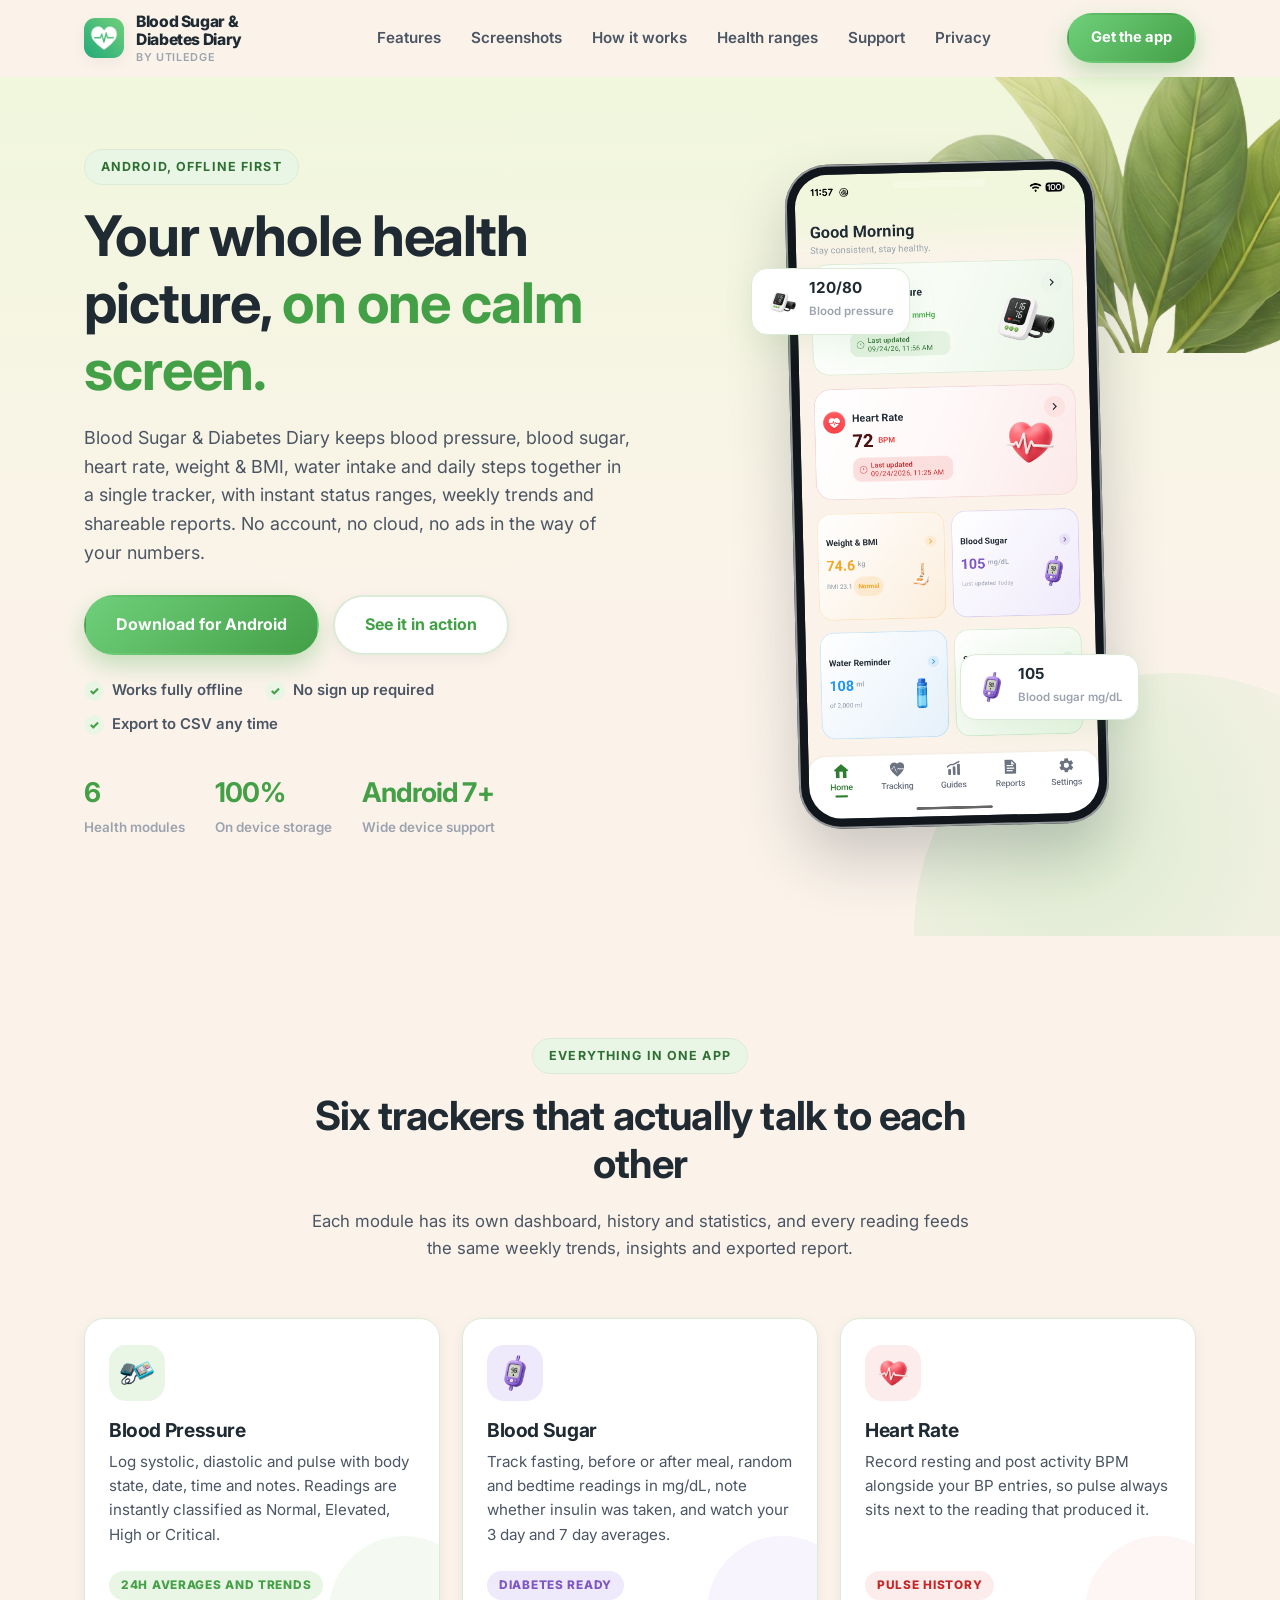
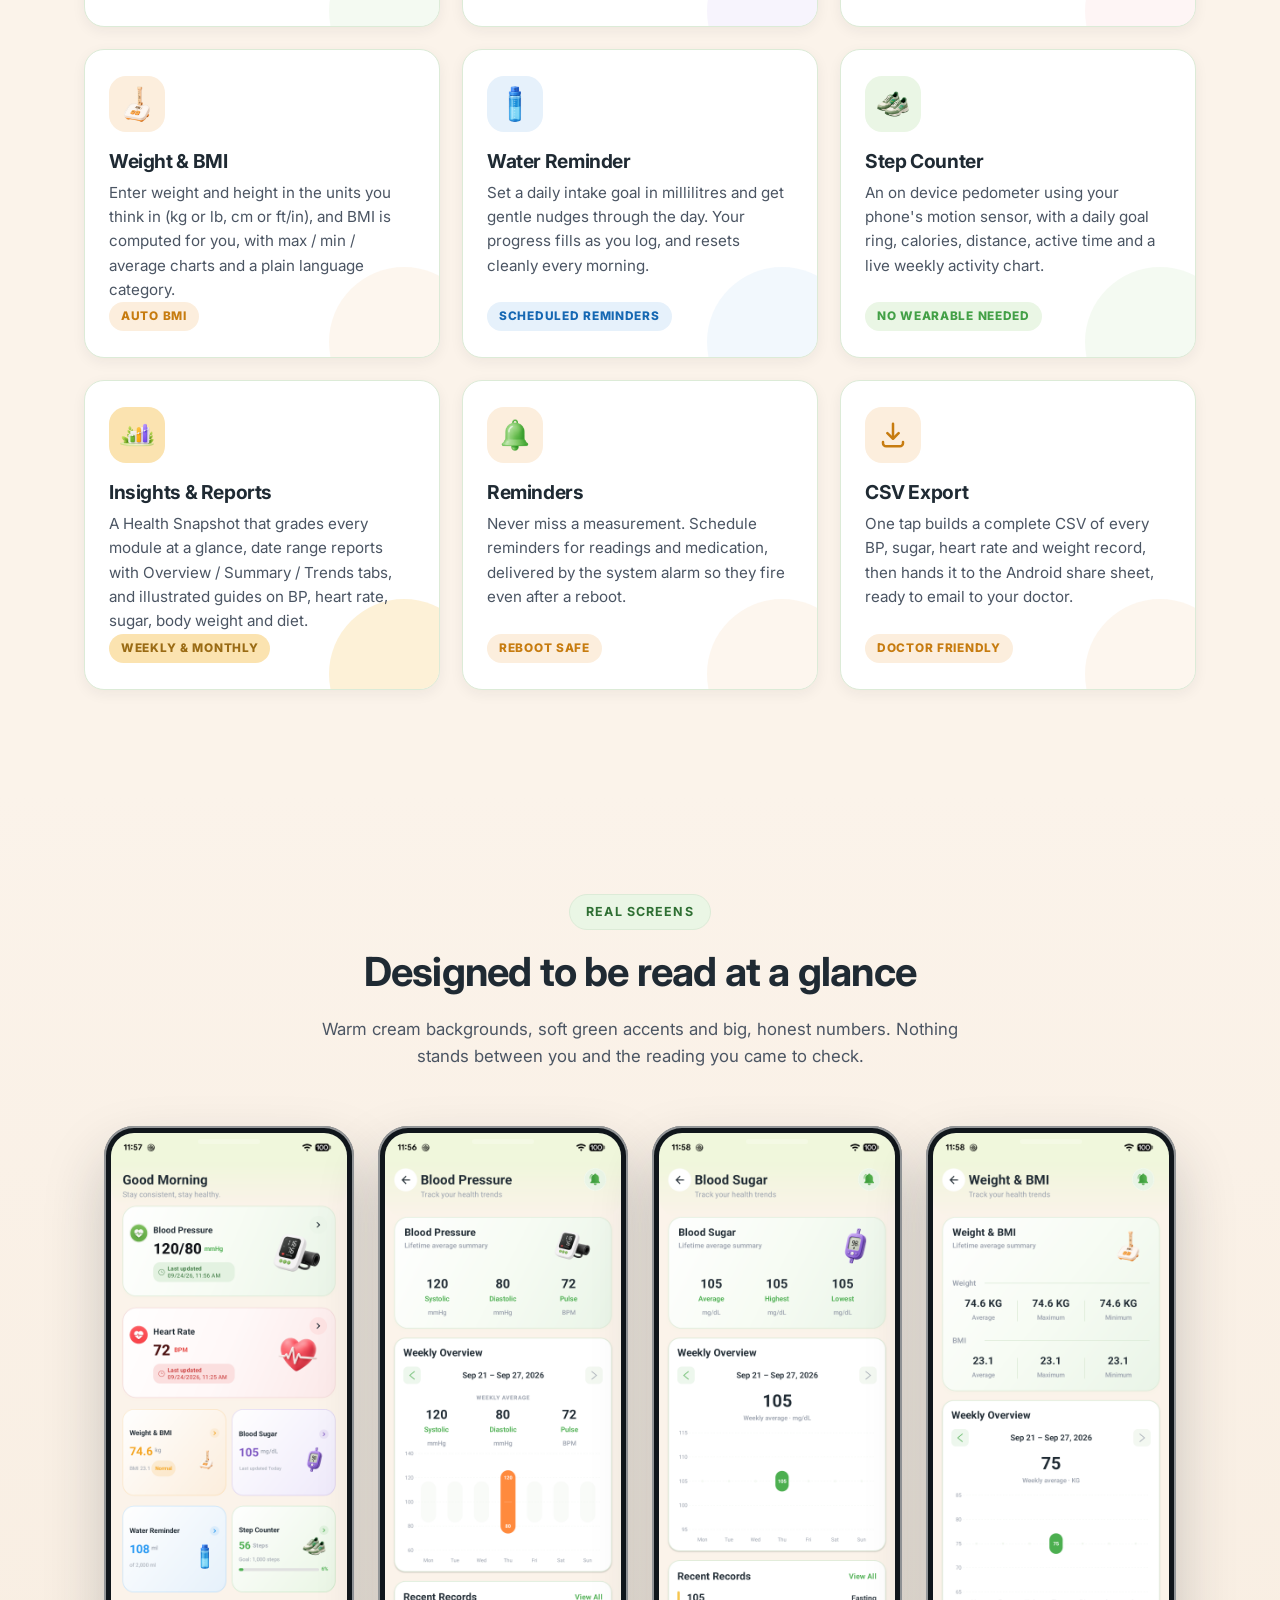
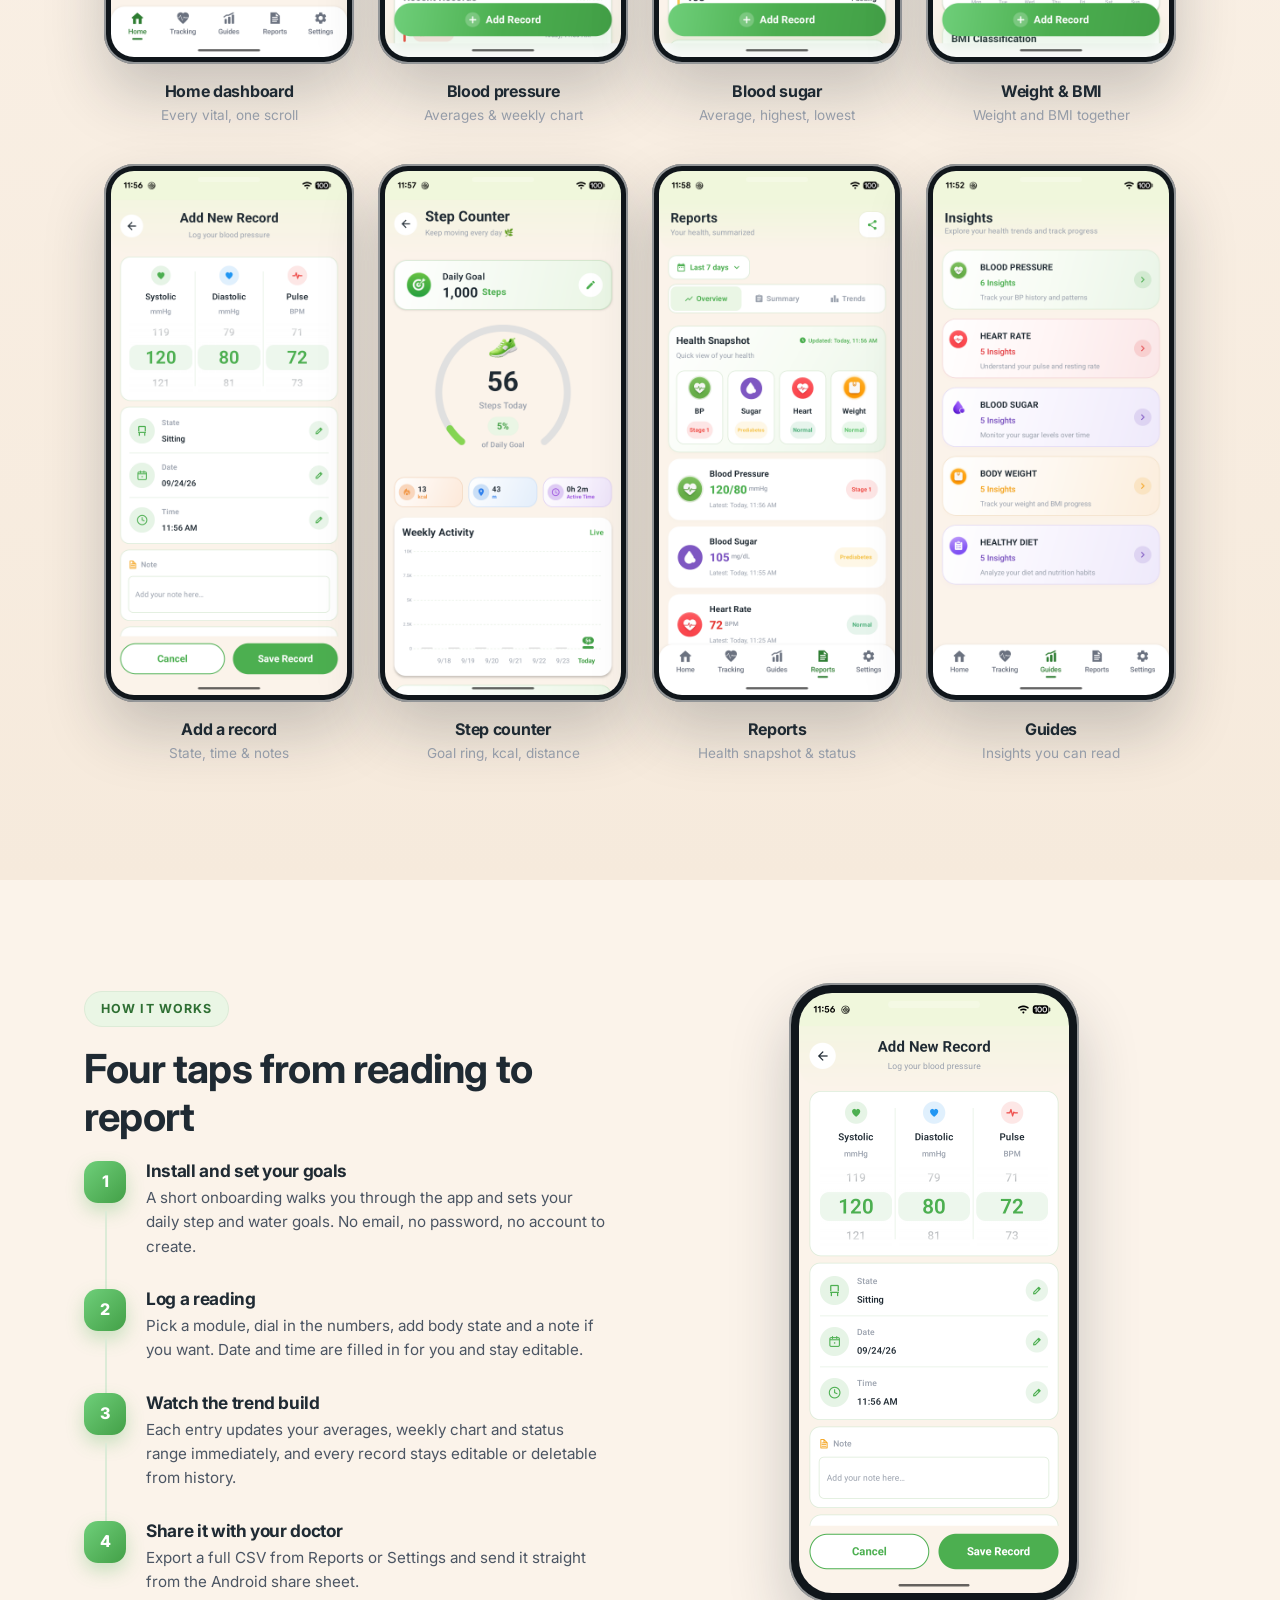
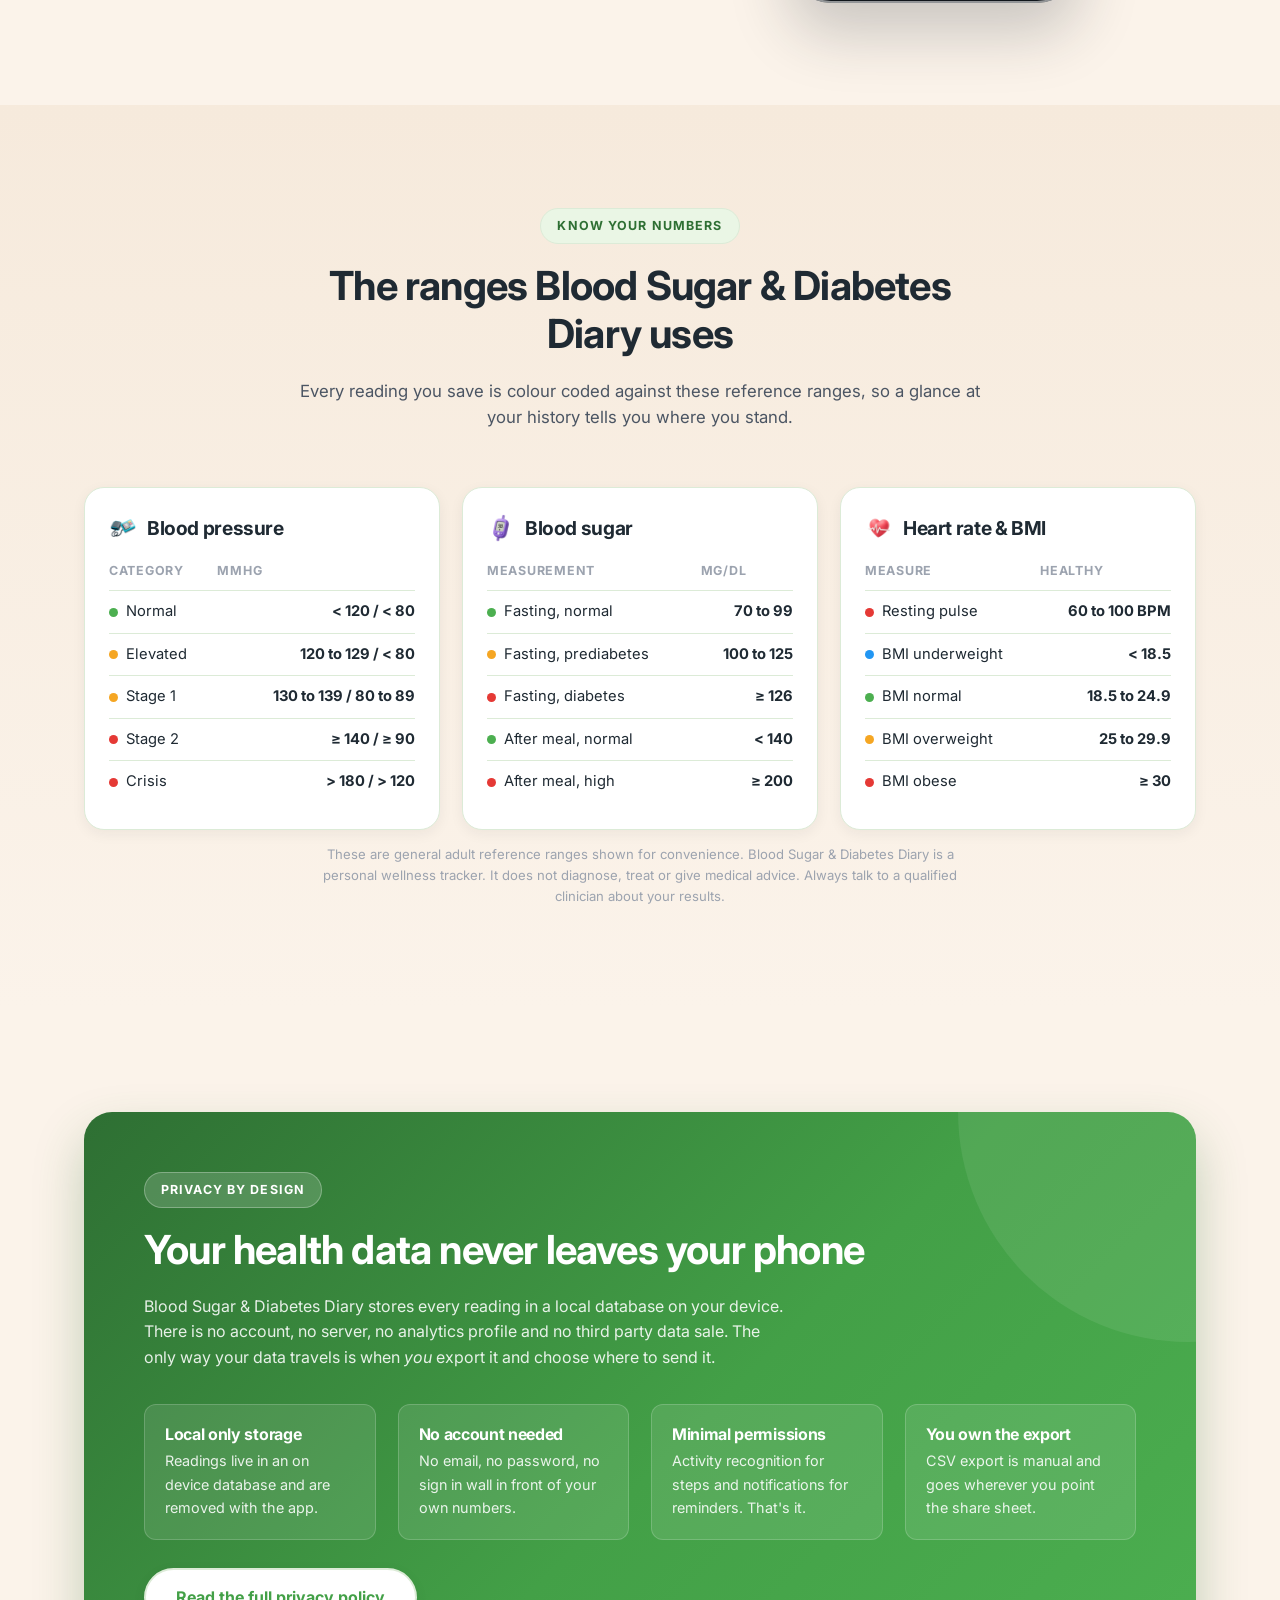
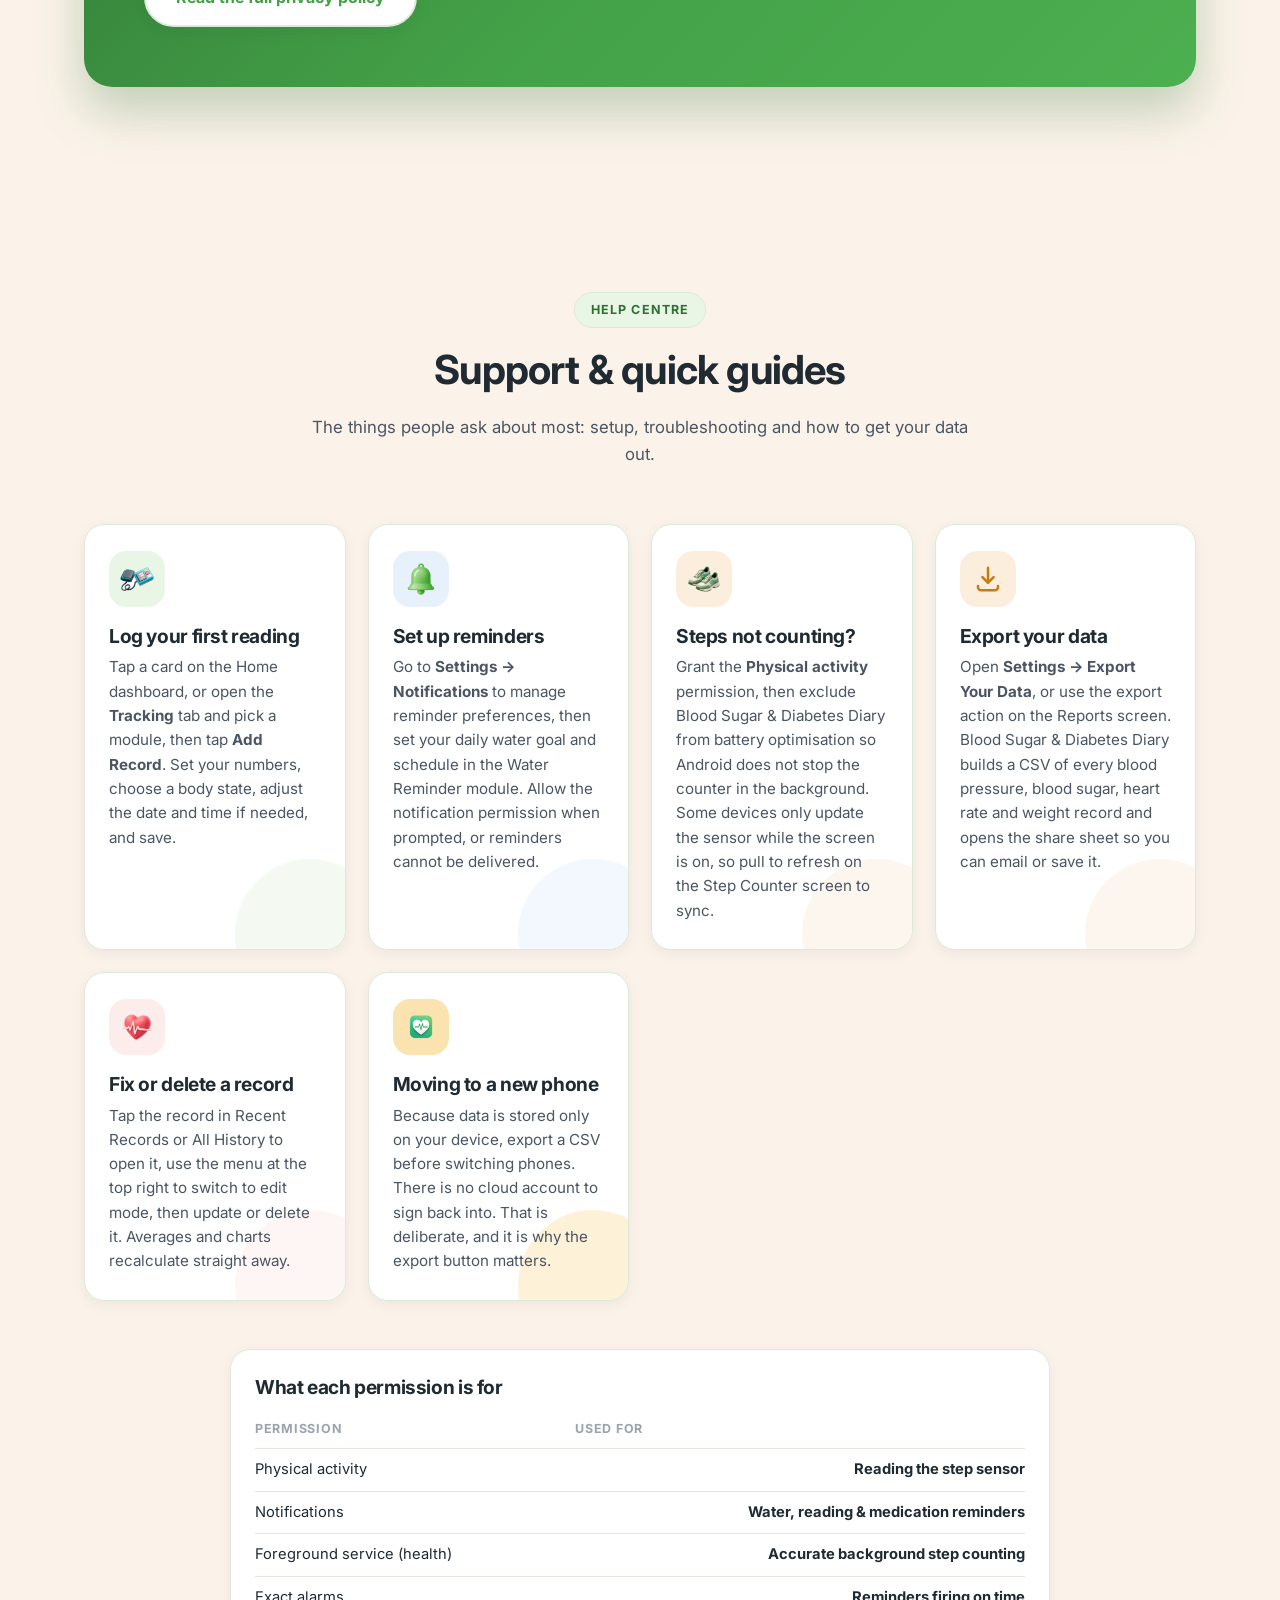
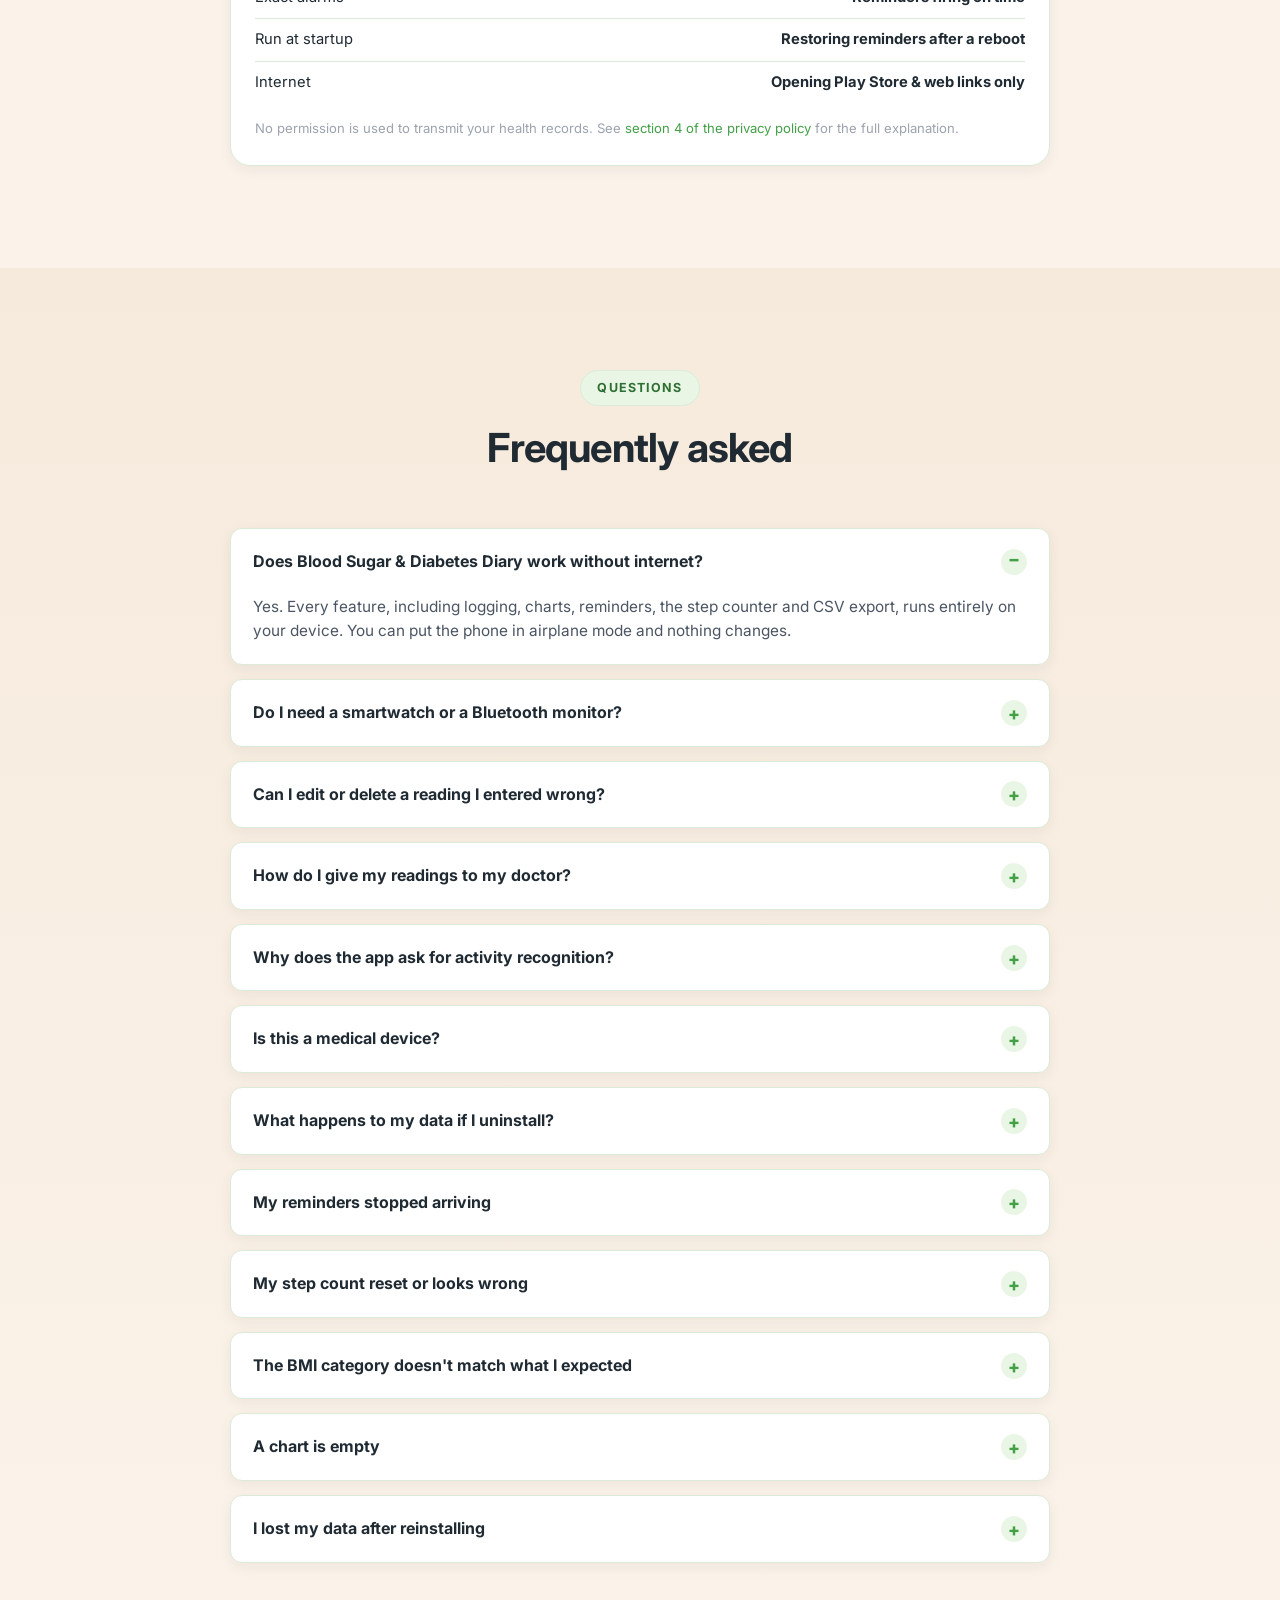
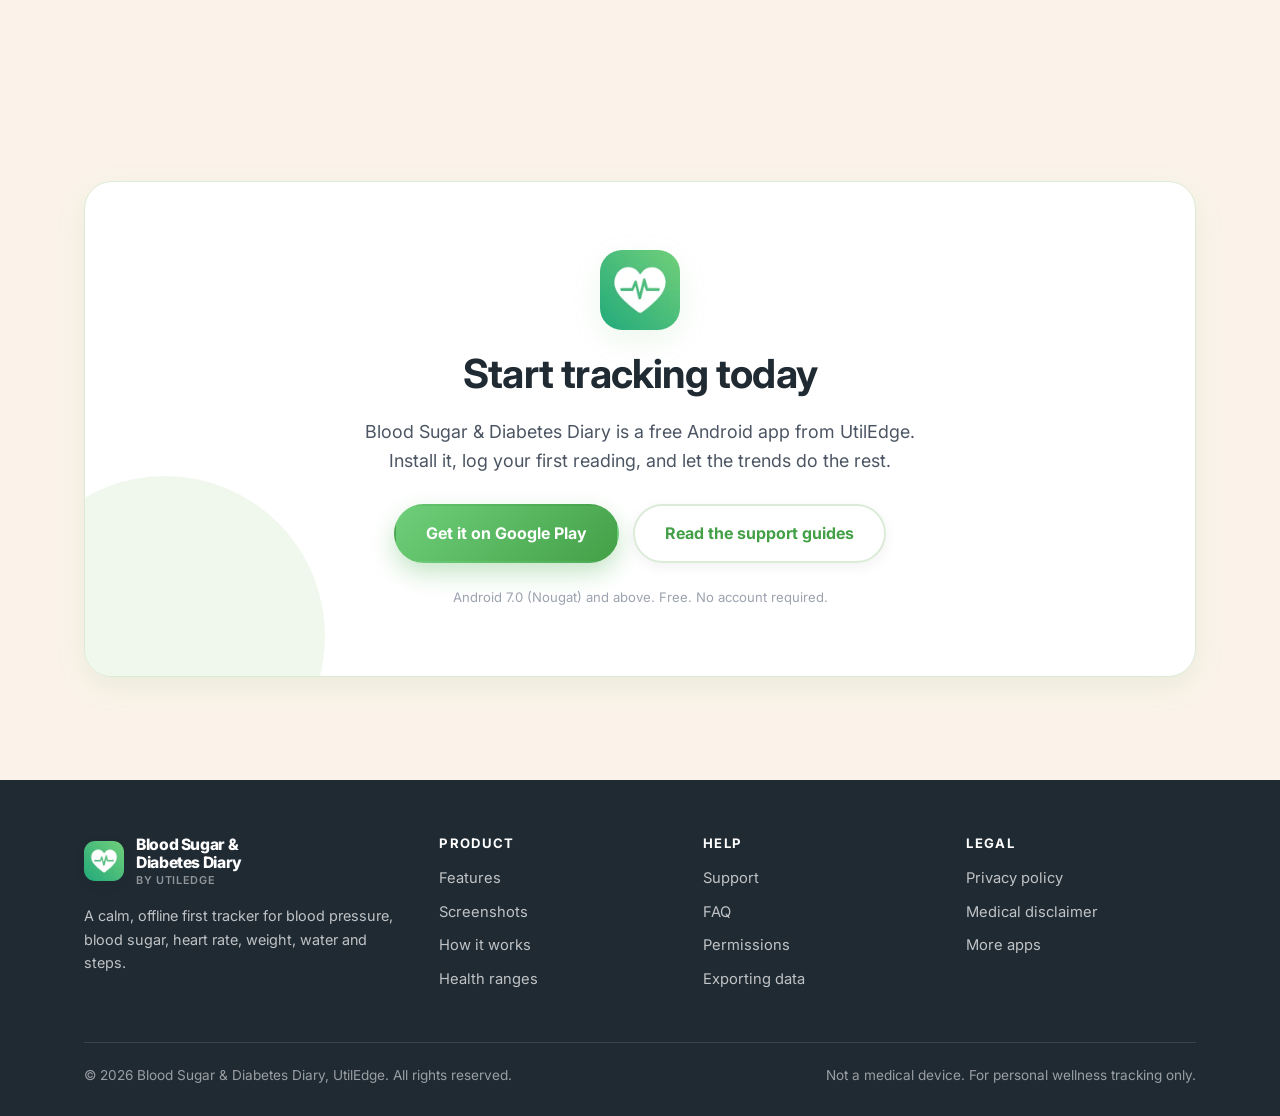
==== commit bfcabf8a: "Remove dashes from all copy, equalise card rows, add cache busting - Rewrite every sentence that lea" ====
--- a/index.html
+++ b/index.html
@@ -3,22 +3,22 @@
 <head>
 <meta charset="utf-8">
 <meta name="viewport" content="width=device-width, initial-scale=1">
-<title>Blood Sugar &amp; Diabetes Diary — BP, Sugar &amp; Health Tracker for Android</title>
+<title>Blood Sugar &amp; Diabetes Diary: BP, Sugar and Health Tracker for Android</title>
 <meta name="description" content="Blood Sugar &amp; Diabetes Diary is an offline-first Android app that tracks blood pressure, blood sugar, heart rate, weight &amp; BMI, water intake and daily steps — with trends, reports and CSV export. Your data stays on your phone.">
 <meta name="theme-color" content="#FBF3EA">
-<link rel="icon" href="assets/img/icons/launcher.webp">
-<link rel="apple-touch-icon" href="assets/img/icons/app_icon.png">
+<link rel="icon" href="assets/img/icons/launcher.webp?v=3">
+<link rel="apple-touch-icon" href="assets/img/icons/app_icon.png?v=3">
 
 <meta property="og:type" content="website">
-<meta property="og:title" content="Blood Sugar &amp; Diabetes Diary — BP, Sugar &amp; Health Tracker">
+<meta property="og:title" content="Blood Sugar &amp; Diabetes Diary: BP, Sugar and Health Tracker">
 <meta property="og:description" content="Track BP, blood sugar, heart rate, weight, water and steps in one calm, offline-first Android app.">
-<meta property="og:image" content="assets/img/screens/home.png">
+<meta property="og:image" content="assets/img/screens/home.png?v=3">
 <meta name="twitter:card" content="summary_large_image">
 
 <link rel="preconnect" href="https://fonts.googleapis.com">
 <link rel="preconnect" href="https://fonts.gstatic.com" crossorigin>
 <link href="https://fonts.googleapis.com/css2?family=Inter:wght@400;500;600;700;800;900&amp;display=swap" rel="stylesheet">
-<link rel="stylesheet" href="assets/css/style.css">
+<link rel="stylesheet" href="assets/css/style.css?v=3">
 </head>
 <body>
 
@@ -27,7 +27,7 @@
 <header class="site-header">
   <div class="wrap nav">
     <a class="brand" href="#top">
-      <img src="assets/img/icons/launcher.webp" alt="">
+      <img src="assets/img/icons/launcher.webp?v=3" alt="">
       <span class="brand-name">Blood Sugar &amp; Diabetes Diary<small>by UtilEdge</small></span>
     </a>
 
@@ -51,15 +51,15 @@
 
 <!-- ================= HERO ================= -->
 <section class="hero" id="top">
-  <img class="hero-leaves" src="assets/img/icons/leaves.png" alt="">
+  <img class="hero-leaves" src="assets/img/icons/leaves.png?v=3" alt="">
   <div class="wrap hero-grid">
 
     <div class="hero-copy">
-      <span class="eyebrow">Android · Offline-first</span>
+      <span class="eyebrow">Android, offline first</span>
       <h1>Your whole health picture, <span class="accent">on one calm screen.</span></h1>
       <p class="lede">
         Blood Sugar &amp; Diabetes Diary keeps blood pressure, blood sugar, heart rate, weight &amp; BMI,
-        water intake and daily steps together in a single tracker — with instant
+        water intake and daily steps together in a single tracker, with instant
         status ranges, weekly trends and shareable reports. No account, no cloud,
         no ads in the way of your numbers.
       </p>
@@ -71,13 +71,13 @@
 
       <ul class="hero-points">
         <li>Works fully offline</li>
-        <li>No sign-up required</li>
+        <li>No sign up required</li>
         <li>Export to CSV any time</li>
       </ul>
 
       <div class="hero-stats">
         <div class="stat"><strong>6</strong><span>Health modules</span></div>
-        <div class="stat"><strong>100%</strong><span>On-device storage</span></div>
+        <div class="stat"><strong>100%</strong><span>On device storage</span></div>
         <div class="stat"><strong>Android 7+</strong><span>Wide device support</span></div>
       </div>
     </div>
@@ -85,14 +85,14 @@
     <div class="hero-media">
       <div style="position:relative;max-width:340px;margin-inline:auto;">
         <div class="phone phone-hero phone-float">
-          <img src="assets/img/screens/home.png" alt="Blood Sugar &amp; Diabetes Diary home dashboard showing blood pressure, heart rate, weight, blood sugar, water and step cards">
+          <img src="assets/img/screens/home.png?v=3" alt="Blood Sugar &amp; Diabetes Diary home dashboard showing blood pressure, heart rate, weight, blood sugar, water and step cards">
         </div>
         <div class="hero-badge badge-bp">
-          <img src="assets/img/icons/bp_machine.png" alt="">
+          <img src="assets/img/icons/bp_machine.png?v=3" alt="">
           <div><b>120/80</b><small>Blood pressure</small></div>
         </div>
         <div class="hero-badge badge-steps">
-          <img src="assets/img/icons/purple_blood_sugar.png" alt="">
+          <img src="assets/img/icons/purple_blood_sugar.png?v=3" alt="">
           <div><b>105</b><small>Blood sugar mg/dL</small></div>
         </div>
       </div>
@@ -107,46 +107,46 @@
     <div class="section-head reveal">
       <span class="eyebrow">Everything in one app</span>
       <h2>Six trackers that actually talk to each other</h2>
-      <p>Each module has its own dashboard, history and statistics — and every reading
+      <p>Each module has its own dashboard, history and statistics, and every reading
          feeds the same weekly trends, insights and exported report.</p>
     </div>
 
     <div class="feature-grid">
 
       <article class="f-card t-green reveal">
-        <div class="f-icon"><img src="assets/img/icons/blood_pressure.png" alt=""></div>
+        <div class="f-icon"><img src="assets/img/icons/blood_pressure.png?v=3" alt=""></div>
         <h3>Blood Pressure</h3>
         <p>Log systolic, diastolic and pulse with body state, date, time and notes.
            Readings are instantly classified as Normal, Elevated, High or Critical.</p>
-        <span class="f-tag">24h average · Trends</span>
+        <span class="f-tag">24h averages and trends</span>
       </article>
 
       <article class="f-card t-purple reveal">
-        <div class="f-icon"><img src="assets/img/icons/purple_blood_sugar.png" alt=""></div>
+        <div class="f-icon"><img src="assets/img/icons/purple_blood_sugar.png?v=3" alt=""></div>
         <h3>Blood Sugar</h3>
-        <p>Track fasting, before/after meal, random and bedtime readings in mg/dL,
-           note whether insulin was taken, and watch your 3-day and 7-day averages.</p>
-        <span class="f-tag">Diabetes-ready</span>
+        <p>Track fasting, before or after meal, random and bedtime readings in mg/dL,
+           note whether insulin was taken, and watch your 3 day and 7 day averages.</p>
+        <span class="f-tag">Diabetes ready</span>
       </article>
 
       <article class="f-card t-red reveal">
-        <div class="f-icon"><img src="assets/img/icons/heart_red.png" alt=""></div>
+        <div class="f-icon"><img src="assets/img/icons/heart_red.png?v=3" alt=""></div>
         <h3>Heart Rate</h3>
-        <p>Record resting and post-activity BPM alongside your BP entries, so pulse
+        <p>Record resting and post activity BPM alongside your BP entries, so pulse
            always sits next to the reading that produced it.</p>
         <span class="f-tag">Pulse history</span>
       </article>
 
       <article class="f-card t-orange reveal">
-        <div class="f-icon"><img src="assets/img/icons/weight_bmi.png" alt=""></div>
+        <div class="f-icon"><img src="assets/img/icons/weight_bmi.png?v=3" alt=""></div>
         <h3>Weight &amp; BMI</h3>
-        <p>Enter weight and height in the units you think in — kg or lb, cm or ft/in — and BMI is
-           computed for you, with max / min / average charts and a plain-language category.</p>
+        <p>Enter weight and height in the units you think in (kg or lb, cm or ft/in), and BMI is
+           computed for you, with max / min / average charts and a plain language category.</p>
         <span class="f-tag">Auto BMI</span>
       </article>
 
       <article class="f-card t-blue reveal">
-        <div class="f-icon"><img src="assets/img/icons/water_bottle.png" alt=""></div>
+        <div class="f-icon"><img src="assets/img/icons/water_bottle.png?v=3" alt=""></div>
         <h3>Water Reminder</h3>
         <p>Set a daily intake goal in millilitres and get gentle nudges through the day.
            Your progress fills as you log, and resets cleanly every morning.</p>
@@ -154,28 +154,28 @@
       </article>
 
       <article class="f-card t-green reveal">
-        <div class="f-icon"><img src="assets/img/icons/green_shoes.png" alt=""></div>
+        <div class="f-icon"><img src="assets/img/icons/green_shoes.png?v=3" alt=""></div>
         <h3>Step Counter</h3>
-        <p>An on-device pedometer using your phone's motion sensor — daily goal ring,
+        <p>An on device pedometer using your phone's motion sensor, with a daily goal ring,
            calories, distance, active time and a live weekly activity chart.</p>
         <span class="f-tag">No wearable needed</span>
       </article>
 
       <article class="f-card t-amber reveal">
-        <div class="f-icon"><img src="assets/img/icons/insights_pillars.png" alt=""></div>
+        <div class="f-icon"><img src="assets/img/icons/insights_pillars.png?v=3" alt=""></div>
         <h3>Insights &amp; Reports</h3>
-        <p>A Health Snapshot that grades every module at a glance, date-range reports with
+        <p>A Health Snapshot that grades every module at a glance, date range reports with
            Overview / Summary / Trends tabs, and illustrated guides on BP, heart rate, sugar,
            body weight and diet.</p>
         <span class="f-tag">Weekly &amp; monthly</span>
       </article>
 
       <article class="f-card t-orange reveal">
-        <div class="f-icon"><img src="assets/img/icons/large_bell.png" alt=""></div>
+        <div class="f-icon"><img src="assets/img/icons/large_bell.png?v=3" alt=""></div>
         <h3>Reminders</h3>
         <p>Never miss a measurement. Schedule reminders for readings and medication,
            delivered by the system alarm so they fire even after a reboot.</p>
-        <span class="f-tag">Reboot-safe</span>
+        <span class="f-tag">Reboot safe</span>
       </article>
 
       <article class="f-card t-orange reveal">
@@ -187,9 +187,9 @@
           </svg>
         </div>
         <h3>CSV Export</h3>
-        <p>One tap builds a complete CSV of every BP, sugar, heart-rate and weight
-           record, then hands it to the Android share sheet — email it to your doctor.</p>
-        <span class="f-tag">Doctor-friendly</span>
+        <p>One tap builds a complete CSV of every BP, sugar, heart rate and weight
+           record, then hands it to the Android share sheet, ready to email to your doctor.</p>
+        <span class="f-tag">Doctor friendly</span>
       </article>
 
     </div>
@@ -202,14 +202,13 @@
     <div class="section-head reveal">
       <span class="eyebrow">Real screens</span>
       <h2>Designed to be read at a glance</h2>
-      <p>Warm cream backgrounds, soft green accents and big, honest numbers —
-         nothing between you and the reading you came to check.</p>
+      <p>Warm cream backgrounds, soft green accents and big, honest numbers. Nothing stands between you and the reading you came to check.</p>
     </div>
 
     <div class="screens-grid reveal">
 
       <figure class="screen-item">
-        <div class="phone phone-fixed"><img src="assets/img/screens/home.png" alt="Blood Sugar &amp; Diabetes Diary home dashboard showing blood pressure, heart rate, weight, blood sugar, water intake and step cards" loading="lazy"></div>
+        <div class="phone phone-fixed"><img src="assets/img/screens/home.png?v=3" alt="Blood Sugar &amp; Diabetes Diary home dashboard showing blood pressure, heart rate, weight, blood sugar, water intake and step cards" loading="lazy"></div>
         <figcaption>
           <h4>Home dashboard</h4>
           <p>Every vital, one scroll</p>
@@ -217,7 +216,7 @@
       </figure>
 
       <figure class="screen-item">
-        <div class="phone phone-fixed"><img src="assets/img/screens/blood-pressure.png" alt="Blood pressure screen with lifetime average, weekly overview chart and recent records" loading="lazy"></div>
+        <div class="phone phone-fixed"><img src="assets/img/screens/blood-pressure.png?v=3" alt="Blood pressure screen with lifetime average, weekly overview chart and recent records" loading="lazy"></div>
         <figcaption>
           <h4>Blood pressure</h4>
           <p>Averages &amp; weekly chart</p>
@@ -225,15 +224,15 @@
       </figure>
 
       <figure class="screen-item">
-        <div class="phone phone-fixed"><img src="assets/img/screens/blood-sugar.png" alt="Blood sugar screen with average, highest and lowest readings and a weekly chart" loading="lazy"></div>
+        <div class="phone phone-fixed"><img src="assets/img/screens/blood-sugar.png?v=3" alt="Blood sugar screen with average, highest and lowest readings and a weekly chart" loading="lazy"></div>
         <figcaption>
           <h4>Blood sugar</h4>
-          <p>Avg · highest · lowest</p>
-        </figcaption>
-      </figure>
-
-      <figure class="screen-item">
-        <div class="phone phone-fixed"><img src="assets/img/screens/weight-bmi.png" alt="Weight and BMI screen with average, maximum and minimum values" loading="lazy"></div>
+          <p>Average, highest, lowest</p>
+        </figcaption>
+      </figure>
+
+      <figure class="screen-item">
+        <div class="phone phone-fixed"><img src="assets/img/screens/weight-bmi.png?v=3" alt="Weight and BMI screen with average, maximum and minimum values" loading="lazy"></div>
         <figcaption>
           <h4>Weight &amp; BMI</h4>
           <p>Weight and BMI together</p>
@@ -241,7 +240,7 @@
       </figure>
 
       <figure class="screen-item">
-        <div class="phone phone-fixed"><img src="assets/img/screens/add-record.png" alt="Add new record screen with systolic, diastolic, pulse, body state, date, time and note" loading="lazy"></div>
+        <div class="phone phone-fixed"><img src="assets/img/screens/add-record.png?v=3" alt="Add new record screen with systolic, diastolic, pulse, body state, date, time and note" loading="lazy"></div>
         <figcaption>
           <h4>Add a record</h4>
           <p>State, time &amp; notes</p>
@@ -249,7 +248,7 @@
       </figure>
 
       <figure class="screen-item">
-        <div class="phone phone-fixed"><img src="assets/img/screens/step-counter.png" alt="Step counter with daily goal ring, calories, distance, active time and weekly activity" loading="lazy"></div>
+        <div class="phone phone-fixed"><img src="assets/img/screens/step-counter.png?v=3" alt="Step counter with daily goal ring, calories, distance, active time and weekly activity" loading="lazy"></div>
         <figcaption>
           <h4>Step counter</h4>
           <p>Goal ring, kcal, distance</p>
@@ -257,7 +256,7 @@
       </figure>
 
       <figure class="screen-item">
-        <div class="phone phone-fixed"><img src="assets/img/screens/reports.png" alt="Reports screen with health snapshot and per-module status badges" loading="lazy"></div>
+        <div class="phone phone-fixed"><img src="assets/img/screens/reports.png?v=3" alt="Reports screen with health snapshot and per-module status badges" loading="lazy"></div>
         <figcaption>
           <h4>Reports</h4>
           <p>Health snapshot &amp; status</p>
@@ -265,7 +264,7 @@
       </figure>
 
       <figure class="screen-item">
-        <div class="phone phone-fixed"><img src="assets/img/screens/guides.png" alt="Guides screen listing insight categories for blood pressure, heart rate, blood sugar, body weight and healthy diet" loading="lazy"></div>
+        <div class="phone phone-fixed"><img src="assets/img/screens/guides.png?v=3" alt="Guides screen listing insight categories for blood pressure, heart rate, blood sugar, body weight and healthy diet" loading="lazy"></div>
         <figcaption>
           <h4>Guides</h4>
           <p>Insights you can read</p>
@@ -296,8 +295,7 @@
         </li>
         <li>
           <h3>Watch the trend build</h3>
-          <p>Each entry updates your averages, weekly chart and status range immediately —
-             and every record stays editable or deletable from history.</p>
+          <p>Each entry updates your averages, weekly chart and status range immediately, and every record stays editable or deletable from history.</p>
         </li>
         <li>
           <h3>Share it with your doctor</h3>
@@ -309,7 +307,7 @@
 
     <div class="split-media reveal">
       <div class="phone" style="max-width:290px;">
-        <img src="assets/img/screens/add-record.png" alt="Logging a blood pressure reading in Blood Sugar &amp; Diabetes Diary">
+        <img src="assets/img/screens/add-record.png?v=3" alt="Logging a blood pressure reading in Blood Sugar &amp; Diabetes Diary">
       </div>
     </div>
   </div>
@@ -321,20 +319,20 @@
     <div class="section-head reveal">
       <span class="eyebrow">Know your numbers</span>
       <h2>The ranges Blood Sugar &amp; Diabetes Diary uses</h2>
-      <p>Every reading you save is colour-coded against these reference ranges,
+      <p>Every reading you save is colour coded against these reference ranges,
          so a glance at your history tells you where you stand.</p>
     </div>
 
     <div class="range-grid">
 
       <div class="range-card reveal">
-        <h3><img src="assets/img/icons/blood_pressure.png" alt=""> Blood pressure</h3>
+        <h3><img src="assets/img/icons/blood_pressure.png?v=3" alt=""> Blood pressure</h3>
         <table>
           <thead><tr><th>Category</th><th>mmHg</th></tr></thead>
           <tbody>
             <tr><td><span class="dot dot-green"></span>Normal</td><td>&lt; 120 / &lt; 80</td></tr>
-            <tr><td><span class="dot dot-amber"></span>Elevated</td><td>120–129 / &lt; 80</td></tr>
-            <tr><td><span class="dot dot-amber"></span>Stage 1</td><td>130–139 / 80–89</td></tr>
+            <tr><td><span class="dot dot-amber"></span>Elevated</td><td>120 to 129 / &lt; 80</td></tr>
+            <tr><td><span class="dot dot-amber"></span>Stage 1</td><td>130 to 139 / 80 to 89</td></tr>
             <tr><td><span class="dot dot-red"></span>Stage 2</td><td>≥ 140 / ≥ 90</td></tr>
             <tr><td><span class="dot dot-red"></span>Crisis</td><td>&gt; 180 / &gt; 120</td></tr>
           </tbody>
@@ -342,12 +340,12 @@
       </div>
 
       <div class="range-card reveal">
-        <h3><img src="assets/img/icons/purple_blood_sugar.png" alt=""> Blood sugar</h3>
+        <h3><img src="assets/img/icons/purple_blood_sugar.png?v=3" alt=""> Blood sugar</h3>
         <table>
           <thead><tr><th>Measurement</th><th>mg/dL</th></tr></thead>
           <tbody>
-            <tr><td><span class="dot dot-green"></span>Fasting, normal</td><td>70–99</td></tr>
-            <tr><td><span class="dot dot-amber"></span>Fasting, prediabetes</td><td>100–125</td></tr>
+            <tr><td><span class="dot dot-green"></span>Fasting, normal</td><td>70 to 99</td></tr>
+            <tr><td><span class="dot dot-amber"></span>Fasting, prediabetes</td><td>100 to 125</td></tr>
             <tr><td><span class="dot dot-red"></span>Fasting, diabetes</td><td>≥ 126</td></tr>
             <tr><td><span class="dot dot-green"></span>After meal, normal</td><td>&lt; 140</td></tr>
             <tr><td><span class="dot dot-red"></span>After meal, high</td><td>≥ 200</td></tr>
@@ -356,14 +354,14 @@
       </div>
 
       <div class="range-card reveal">
-        <h3><img src="assets/img/icons/heart_red.png" alt=""> Heart rate &amp; BMI</h3>
+        <h3><img src="assets/img/icons/heart_red.png?v=3" alt=""> Heart rate &amp; BMI</h3>
         <table>
           <thead><tr><th>Measure</th><th>Healthy</th></tr></thead>
           <tbody>
-            <tr><td><span class="dot dot-red"></span>Resting pulse</td><td>60–100 BPM</td></tr>
+            <tr><td><span class="dot dot-red"></span>Resting pulse</td><td>60 to 100 BPM</td></tr>
             <tr><td><span class="dot dot-blue"></span>BMI underweight</td><td>&lt; 18.5</td></tr>
-            <tr><td><span class="dot dot-green"></span>BMI normal</td><td>18.5–24.9</td></tr>
-            <tr><td><span class="dot dot-amber"></span>BMI overweight</td><td>25–29.9</td></tr>
+            <tr><td><span class="dot dot-green"></span>BMI normal</td><td>18.5 to 24.9</td></tr>
+            <tr><td><span class="dot dot-amber"></span>BMI overweight</td><td>25 to 29.9</td></tr>
             <tr><td><span class="dot dot-red"></span>BMI obese</td><td>≥ 30</td></tr>
           </tbody>
         </table>
@@ -373,7 +371,7 @@
 
     <p class="note-small reveal" style="text-align:center;max-width:680px;margin-inline:auto;">
       These are general adult reference ranges shown for convenience. Blood Sugar &amp; Diabetes Diary is a personal
-      wellness tracker — it does not diagnose, treat or give medical advice. Always talk to a
+      wellness tracker. It does not diagnose, treat or give medical advice. Always talk to a
       qualified clinician about your results.
     </p>
   </div>
@@ -387,18 +385,18 @@
       <h2>Your health data never leaves your phone</h2>
       <p style="max-width:640px;">
         Blood Sugar &amp; Diabetes Diary stores every reading in a local database on your device. There is no
-        account, no server, no analytics profile and no third-party data sale. The only way
+        account, no server, no analytics profile and no third party data sale. The only way
         your data travels is when <em>you</em> export it and choose where to send it.
       </p>
 
       <div class="band-points">
         <div>
-          <h3>Local-only storage</h3>
-          <p>Readings live in an on-device database and are removed with the app.</p>
+          <h3>Local only storage</h3>
+          <p>Readings live in an on device database and are removed with the app.</p>
         </div>
         <div>
           <h3>No account needed</h3>
-          <p>No email, no password, no sign-in wall in front of your own numbers.</p>
+          <p>No email, no password, no sign in wall in front of your own numbers.</p>
         </div>
         <div>
           <h3>Minimal permissions</h3>
@@ -423,21 +421,21 @@
     <div class="section-head reveal">
       <span class="eyebrow">Help centre</span>
       <h2>Support &amp; quick guides</h2>
-      <p>The things people ask about most — setup, troubleshooting and how to get your data out.</p>
+      <p>The things people ask about most: setup, troubleshooting and how to get your data out.</p>
     </div>
 
     <div class="support-grid">
 
       <article class="f-card t-green reveal" id="first-reading">
-        <div class="f-icon"><img src="assets/img/icons/blood_pressure.png" alt=""></div>
+        <div class="f-icon"><img src="assets/img/icons/blood_pressure.png?v=3" alt=""></div>
         <h3>Log your first reading</h3>
-        <p>Tap a card on the Home dashboard — or open the <strong>Tracking</strong> tab and pick a
-           module — then tap <strong>Add Record</strong>. Set your numbers, choose a body state,
+        <p>Tap a card on the Home dashboard, or open the <strong>Tracking</strong> tab and pick a
+           module, then tap <strong>Add Record</strong>. Set your numbers, choose a body state,
            adjust the date and time if needed, and save.</p>
       </article>
 
       <article class="f-card t-blue reveal" id="reminders">
-        <div class="f-icon"><img src="assets/img/icons/large_bell.png" alt=""></div>
+        <div class="f-icon"><img src="assets/img/icons/large_bell.png?v=3" alt=""></div>
         <h3>Set up reminders</h3>
         <p>Go to <strong>Settings → Notifications</strong> to manage reminder preferences, then set
            your daily water goal and schedule in the Water Reminder module. Allow the notification
@@ -445,11 +443,11 @@
       </article>
 
       <article class="f-card t-orange reveal" id="steps">
-        <div class="f-icon"><img src="assets/img/icons/green_shoes.png" alt=""></div>
+        <div class="f-icon"><img src="assets/img/icons/green_shoes.png?v=3" alt=""></div>
         <h3>Steps not counting?</h3>
         <p>Grant the <strong>Physical activity</strong> permission, then exclude Blood Sugar &amp; Diabetes Diary from
            battery optimisation so Android does not stop the counter in the background. Some
-           devices only update the sensor while the screen is on — pull to refresh on the Step
+           devices only update the sensor while the screen is on, so pull to refresh on the Step
            Counter screen to sync.</p>
       </article>
 
@@ -463,23 +461,23 @@
         </div>
         <h3>Export your data</h3>
         <p>Open <strong>Settings → Export Your Data</strong>, or use the export action on the Reports
-           screen. Blood Sugar &amp; Diabetes Diary builds a CSV of every blood pressure, blood sugar, heart-rate and
+           screen. Blood Sugar &amp; Diabetes Diary builds a CSV of every blood pressure, blood sugar, heart rate and
            weight record and opens the share sheet so you can email or save it.</p>
       </article>
 
       <article class="f-card t-red reveal" id="edit">
-        <div class="f-icon"><img src="assets/img/icons/heart_red.png" alt=""></div>
+        <div class="f-icon"><img src="assets/img/icons/heart_red.png?v=3" alt=""></div>
         <h3>Fix or delete a record</h3>
-        <p>Tap the record in Recent Records or All History to open it, use the menu in the top-right
+        <p>Tap the record in Recent Records or All History to open it, use the menu at the top right
            to switch to edit mode, then update or delete it. Averages and charts recalculate straight
            away.</p>
       </article>
 
       <article class="f-card t-amber reveal" id="backup">
-        <div class="f-icon"><img src="assets/img/icons/app_icon.png" alt=""></div>
+        <div class="f-icon"><img src="assets/img/icons/app_icon.png?v=3" alt=""></div>
         <h3>Moving to a new phone</h3>
         <p>Because data is stored only on your device, export a CSV before switching phones. There
-           is no cloud account to sign back into — that is deliberate, and it is why the export
+           is no cloud account to sign back into. That is deliberate, and it is why the export
            button matters.</p>
       </article>
 
@@ -500,7 +498,7 @@
         </tbody>
       </table>
       <p class="note-small">
-        No permission is used to transmit your health records — see
+        No permission is used to transmit your health records. See
         <a href="privacy.html#pp-permissions">section 4 of the privacy policy</a> for the full explanation.
       </p>
     </div>
@@ -518,13 +516,13 @@
     <div class="faq reveal">
       <details open>
         <summary>Does Blood Sugar &amp; Diabetes Diary work without internet?</summary>
-        <p>Yes. Every feature — logging, charts, reminders, the step counter and CSV export —
+        <p>Yes. Every feature, including logging, charts, reminders, the step counter and CSV export,
            runs entirely on your device. You can put the phone in airplane mode and nothing changes.</p>
       </details>
       <details>
         <summary>Do I need a smartwatch or a Bluetooth monitor?</summary>
         <p>No. Readings are entered by hand from whatever monitor you already own, and the step
-           counter uses your phone's built-in motion sensor.</p>
+           counter uses your phone's built in motion sensor.</p>
       </details>
       <details>
         <summary>Can I edit or delete a reading I entered wrong?</summary>
@@ -534,13 +532,13 @@
       <details>
         <summary>How do I give my readings to my doctor?</summary>
         <p>Use <strong>Export Your Data</strong> in Settings, or the export action in Reports. Blood Sugar &amp; Diabetes Diary
-           builds a CSV of every blood pressure, blood sugar, heart-rate and weight record and opens
+           builds a CSV of every blood pressure, blood sugar, heart rate and weight record and opens
            the Android share sheet so you can email, print or save it.</p>
       </details>
       <details>
         <summary>Why does the app ask for activity recognition?</summary>
         <p>That permission is what lets the phone's step sensor report your daily steps. If you decline
-           it, every other module still works — you just won't see step counts.</p>
+           it, every other module still works. You just won't see step counts.</p>
       </details>
       <details>
         <summary>Is this a medical device?</summary>
@@ -574,14 +572,14 @@
       <details>
         <summary>A chart is empty</summary>
         <p>Charts need at least one saved record in the selected period. Add a reading, or widen the
-           range on the Reports screen — it defaults to <strong>Last 7 days</strong> and takes a
+           range on the Reports screen. It defaults to <strong>Last 7 days</strong> and takes a
            custom range too.</p>
       </details>
       <details>
         <summary>I lost my data after reinstalling</summary>
         <p>Records are stored locally and are removed when the app is uninstalled or its storage is
-           cleared. We have no server copy to restore from — export a CSV regularly if you want a
-           long-term archive.</p>
+           cleared. We have no server copy to restore from, so export a CSV regularly if you want a
+           long term archive.</p>
       </details>
     </div>
   </div>
@@ -591,7 +589,7 @@
 <section id="get" class="cta-final">
   <div class="wrap">
     <div class="inner reveal">
-      <img class="mark" src="assets/img/icons/launcher.webp" alt="Blood Sugar &amp; Diabetes Diary app icon">
+      <img class="mark" src="assets/img/icons/launcher.webp?v=3" alt="Blood Sugar &amp; Diabetes Diary app icon">
       <h2>Start tracking today</h2>
       <p class="lede" style="max-width:560px;margin-inline:auto;">
         Blood Sugar &amp; Diabetes Diary is a free Android app from UtilEdge. Install it, log your first reading,
@@ -603,7 +601,7 @@
         <a class="btn btn-ghost" href="#support">Read the support guides</a>
       </div>
 
-      <p class="note-small">Android 7.0 (Nougat) and above · Free · No account required</p>
+      <p class="note-small">Android 7.0 (Nougat) and above. Free. No account required.</p>
     </div>
   </div>
 </section>
@@ -615,11 +613,11 @@
     <div class="footer-grid">
       <div>
         <a class="brand" href="#top">
-          <img src="assets/img/icons/launcher.webp" alt="">
+          <img src="assets/img/icons/launcher.webp?v=3" alt="">
           <span class="brand-name">Blood Sugar &amp; Diabetes Diary<small>by UtilEdge</small></span>
         </a>
         <p class="footer-about">
-          A calm, offline-first tracker for blood pressure, blood sugar, heart rate,
+          A calm, offline first tracker for blood pressure, blood sugar, heart rate,
           weight, water and steps.
         </p>
       </div>
@@ -655,7 +653,7 @@
     </div>
 
     <div class="footer-bottom">
-      <span>© <span data-year>2026</span> Blood Sugar &amp; Diabetes Diary · UtilEdge. All rights reserved.</span>
+      <span>© <span data-year>2026</span> Blood Sugar &amp; Diabetes Diary, UtilEdge. All rights reserved.</span>
       <span>Not a medical device. For personal wellness tracking only.</span>
     </div>
   </div>
@@ -663,6 +661,6 @@
 
 <a class="to-top" href="#top" aria-label="Back to top">↑</a>
 
-<script src="assets/js/main.js"></script>
+<script src="assets/js/main.js?v=3"></script>
 </body>
 </html>
--- a/assets/css/style.css
+++ b/assets/css/style.css
@@ -258,6 +258,7 @@
 .feature-grid {
   display: grid;
   grid-template-columns: repeat(3, minmax(0, 1fr));
+  grid-auto-rows: 1fr;   /* every row as tall as the tallest, so all nine tags line up */
   gap: 22px;
 }
 .f-card {
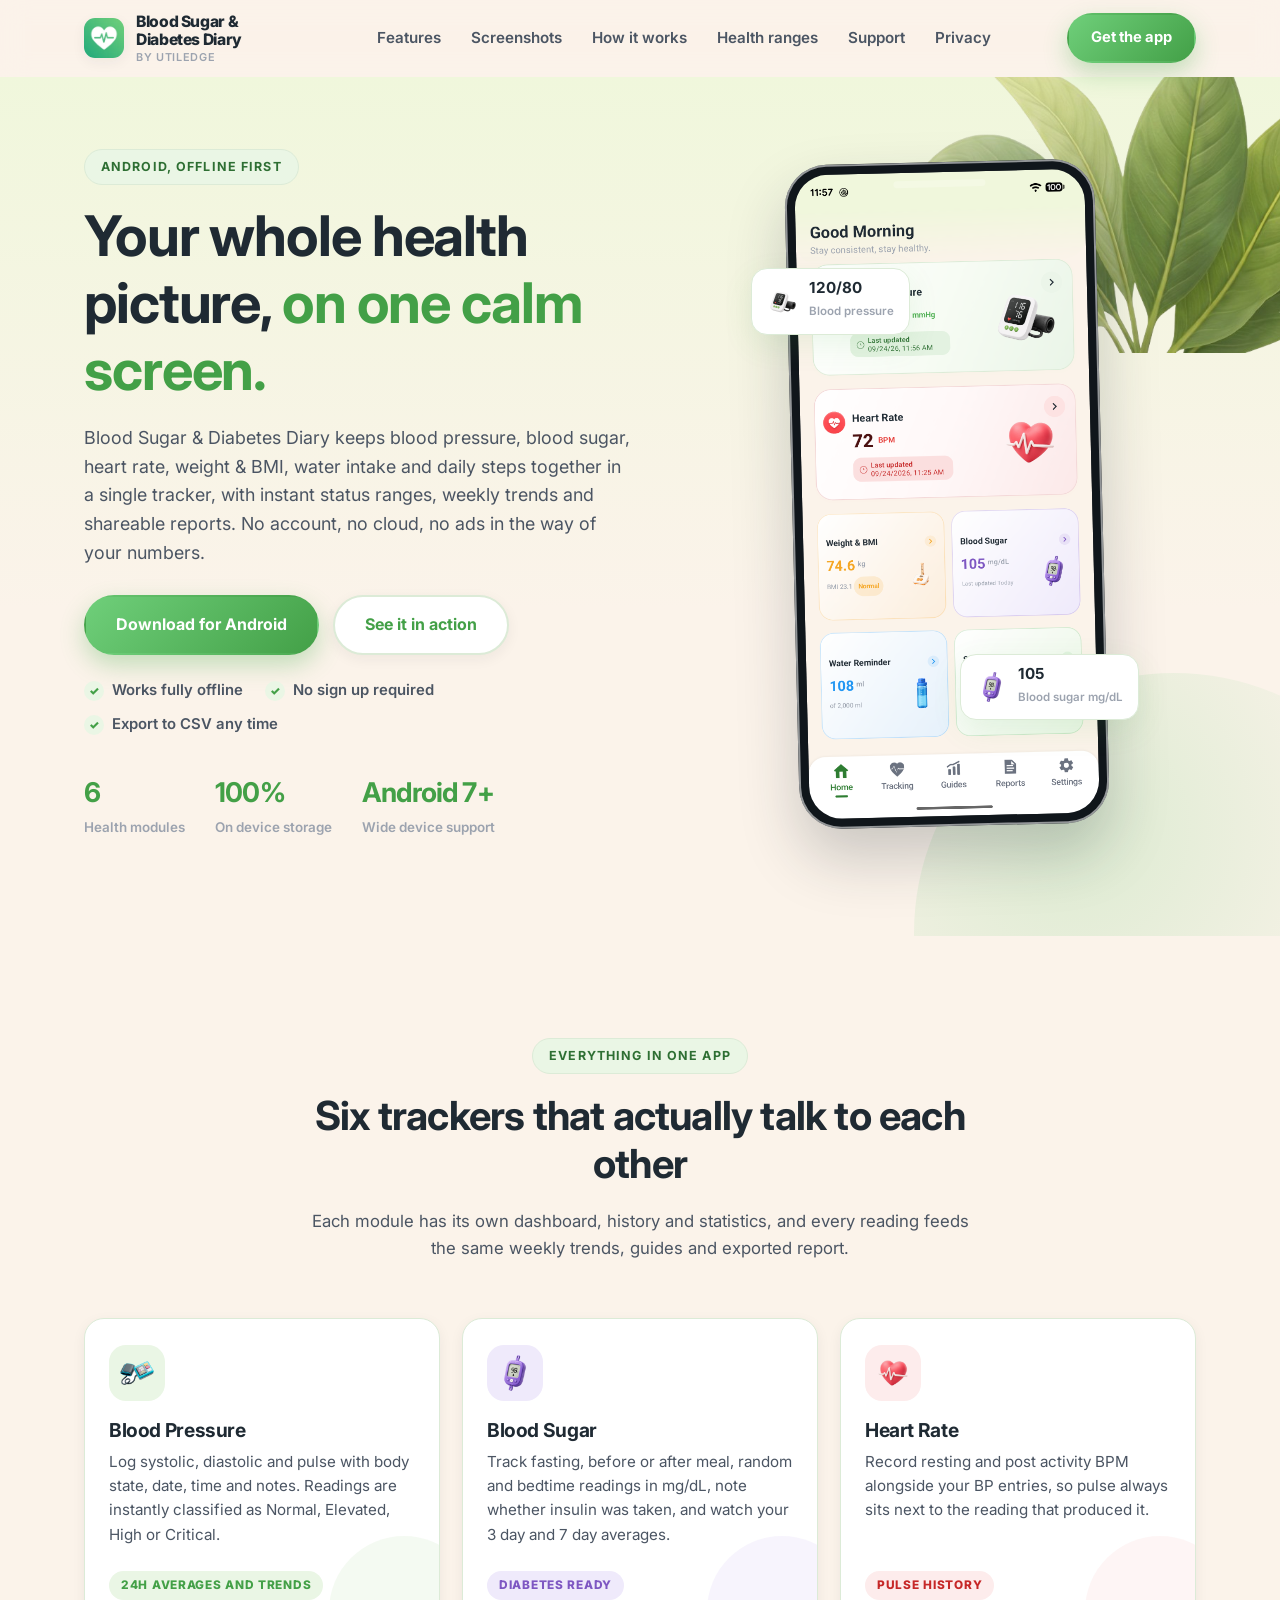
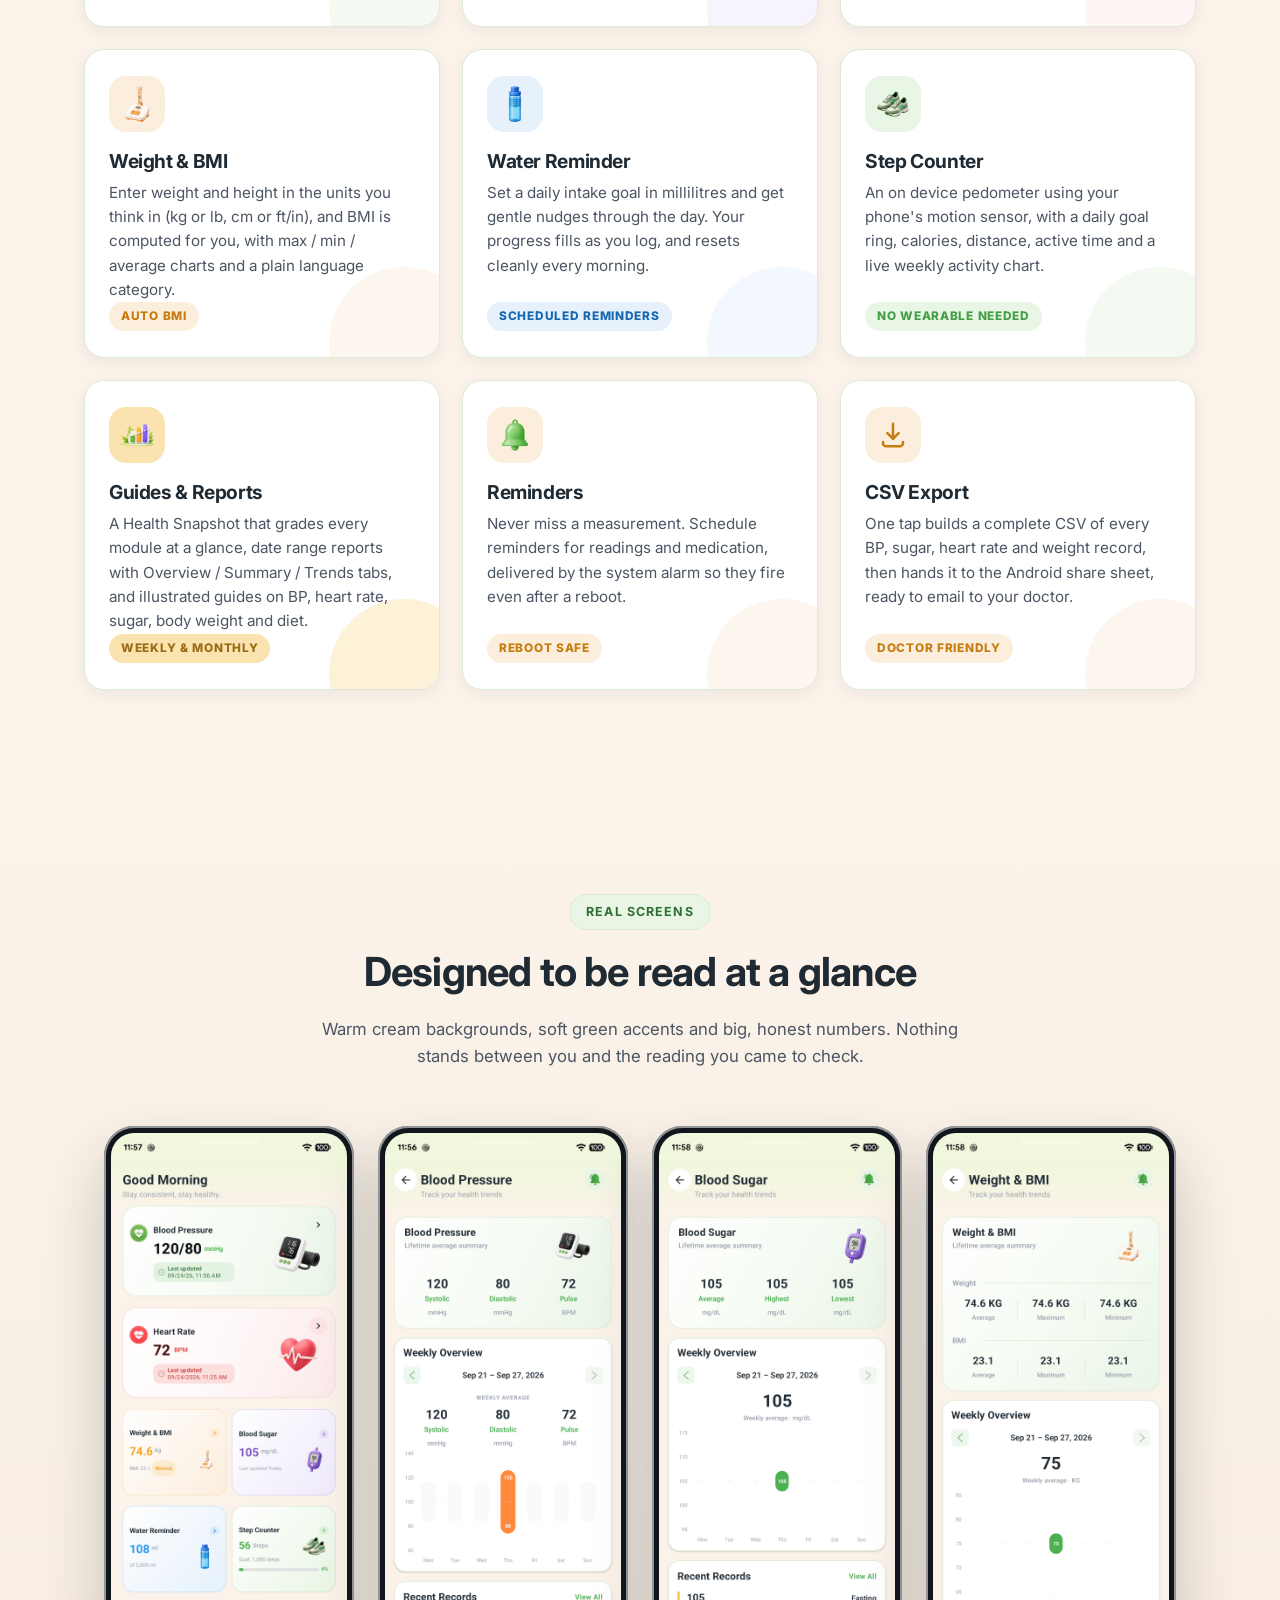
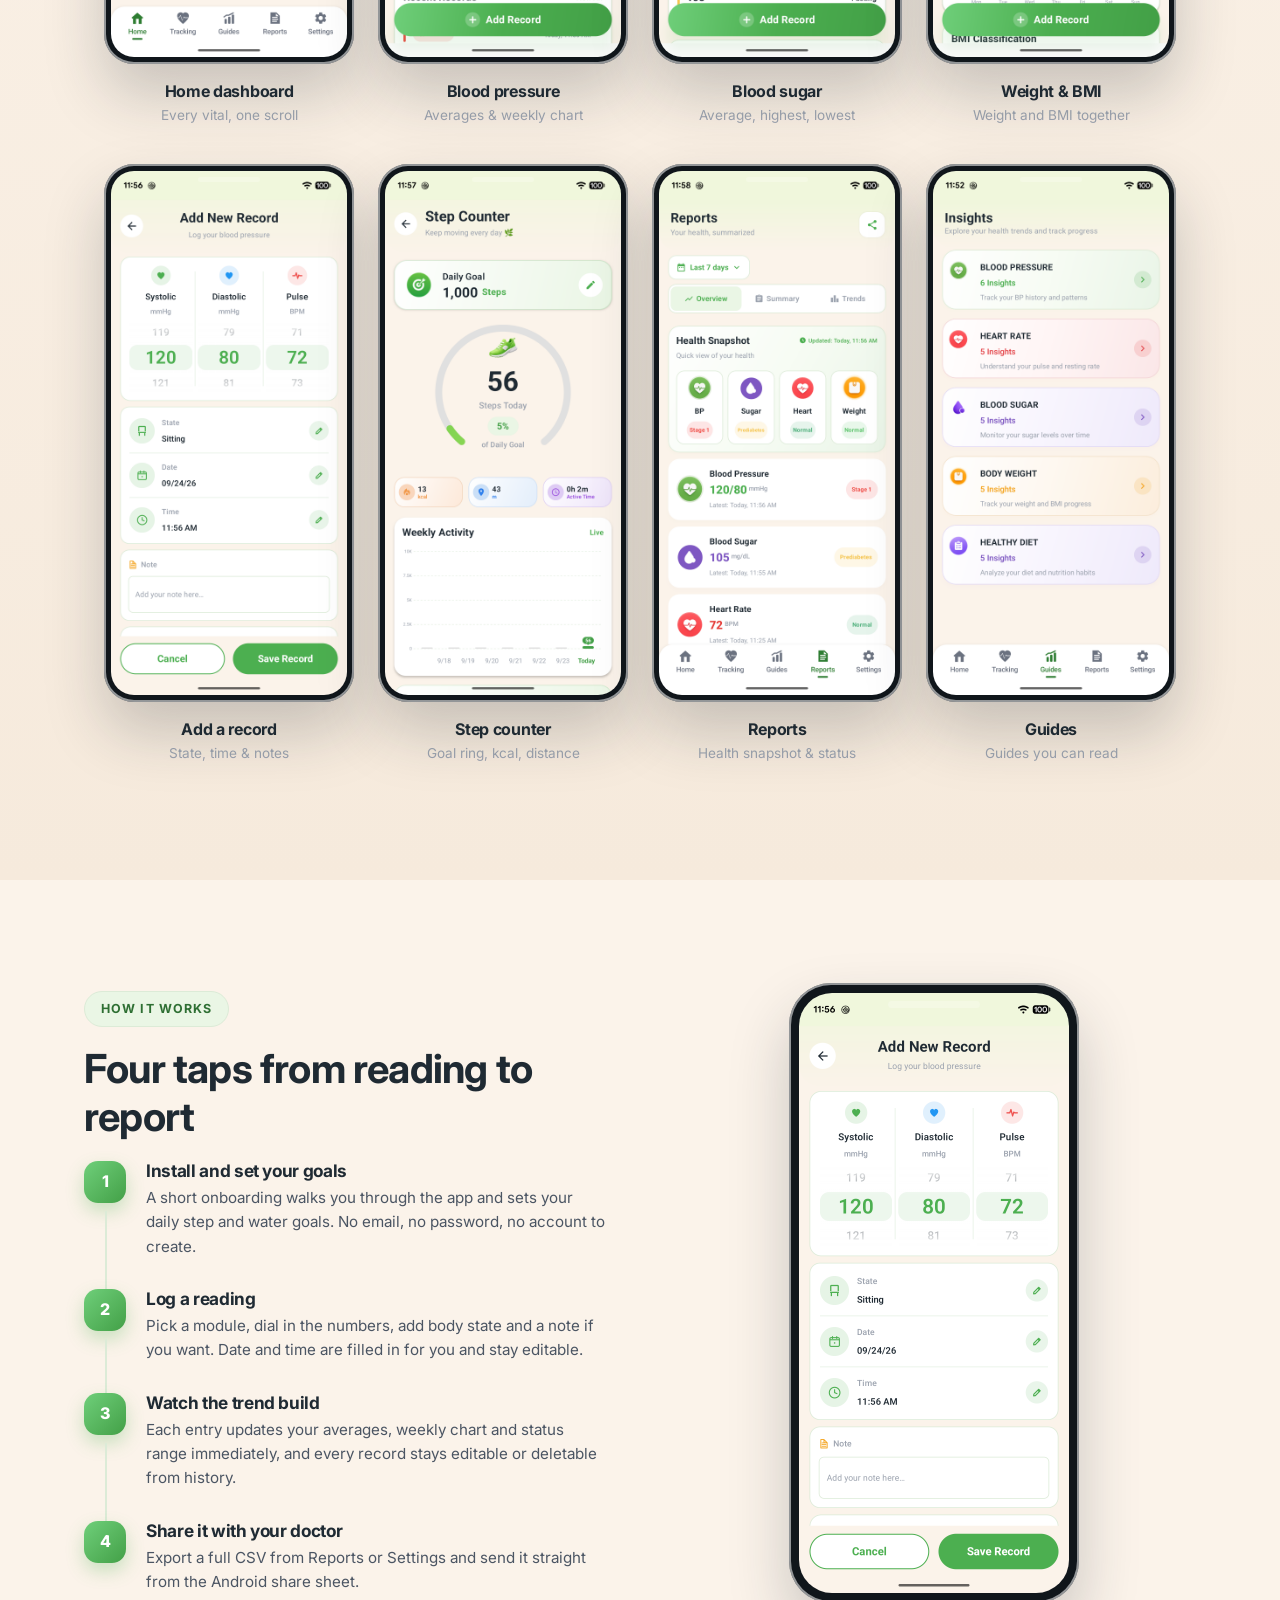
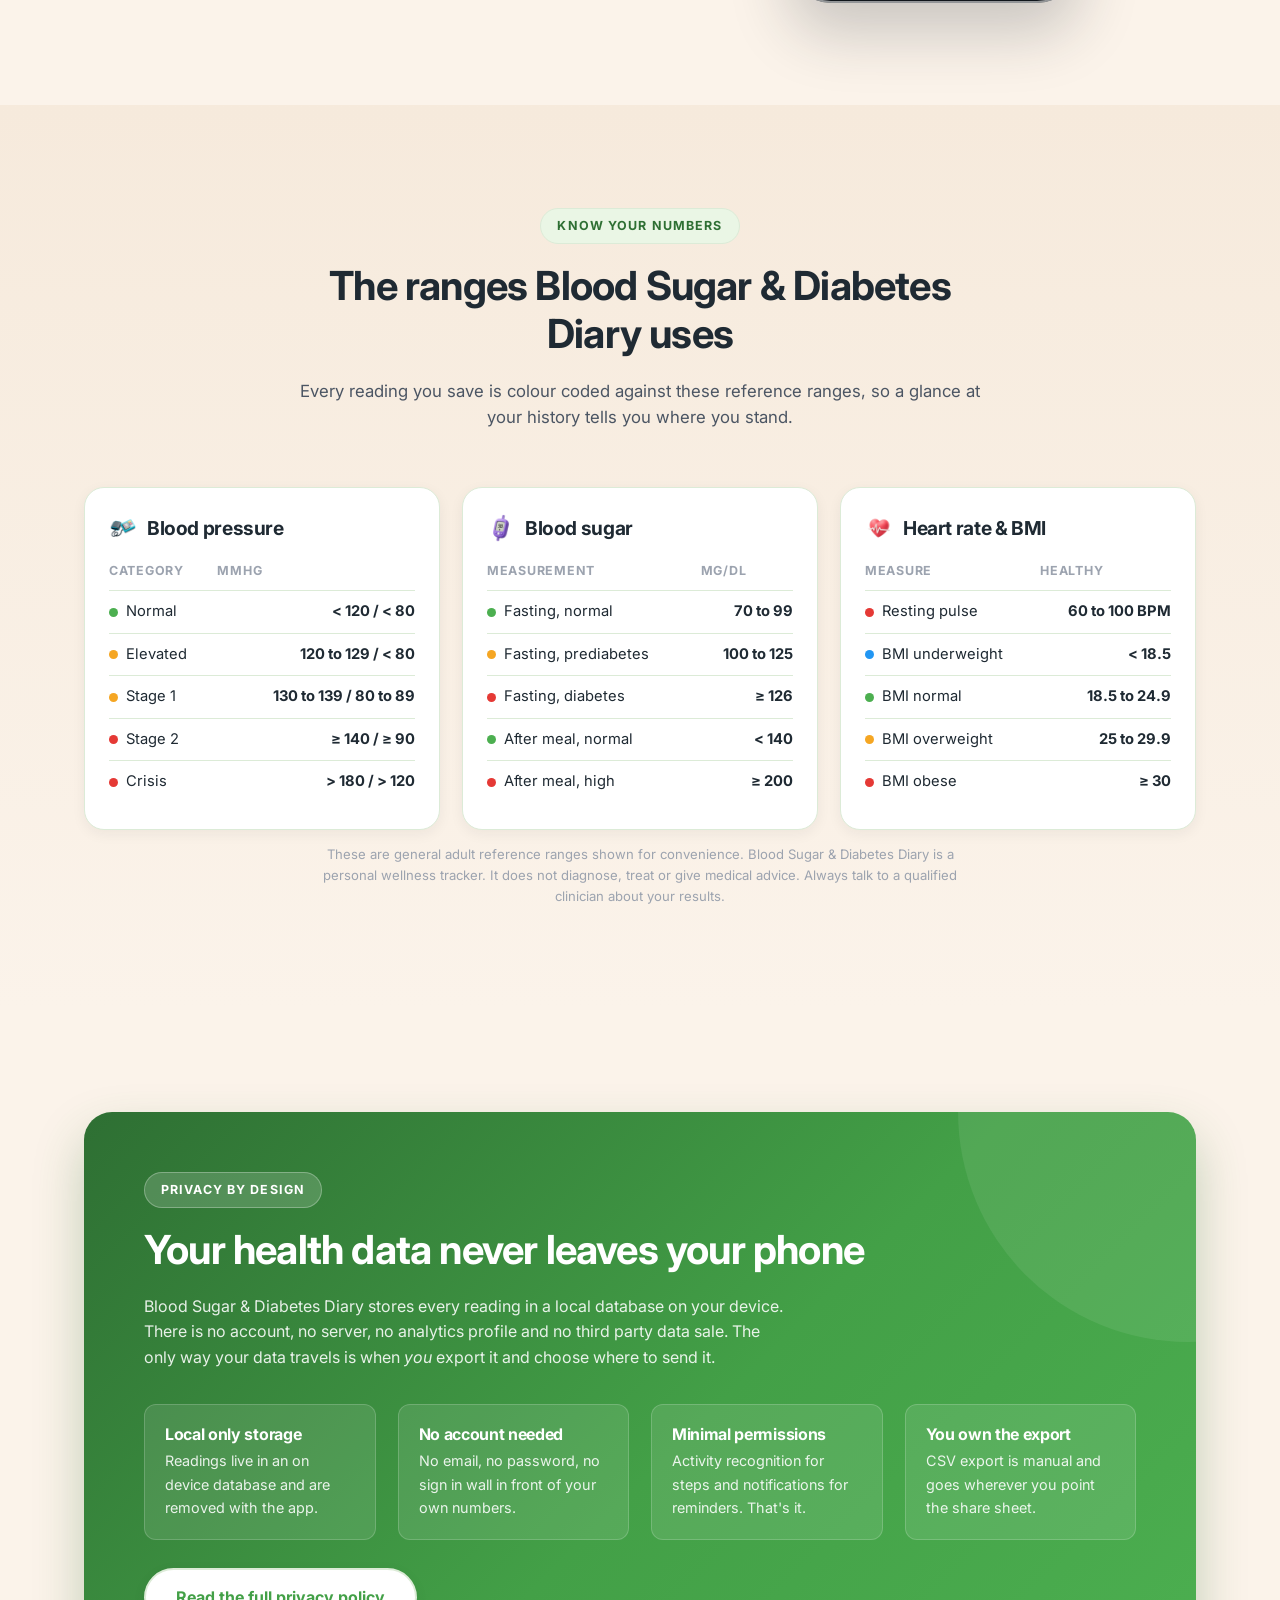
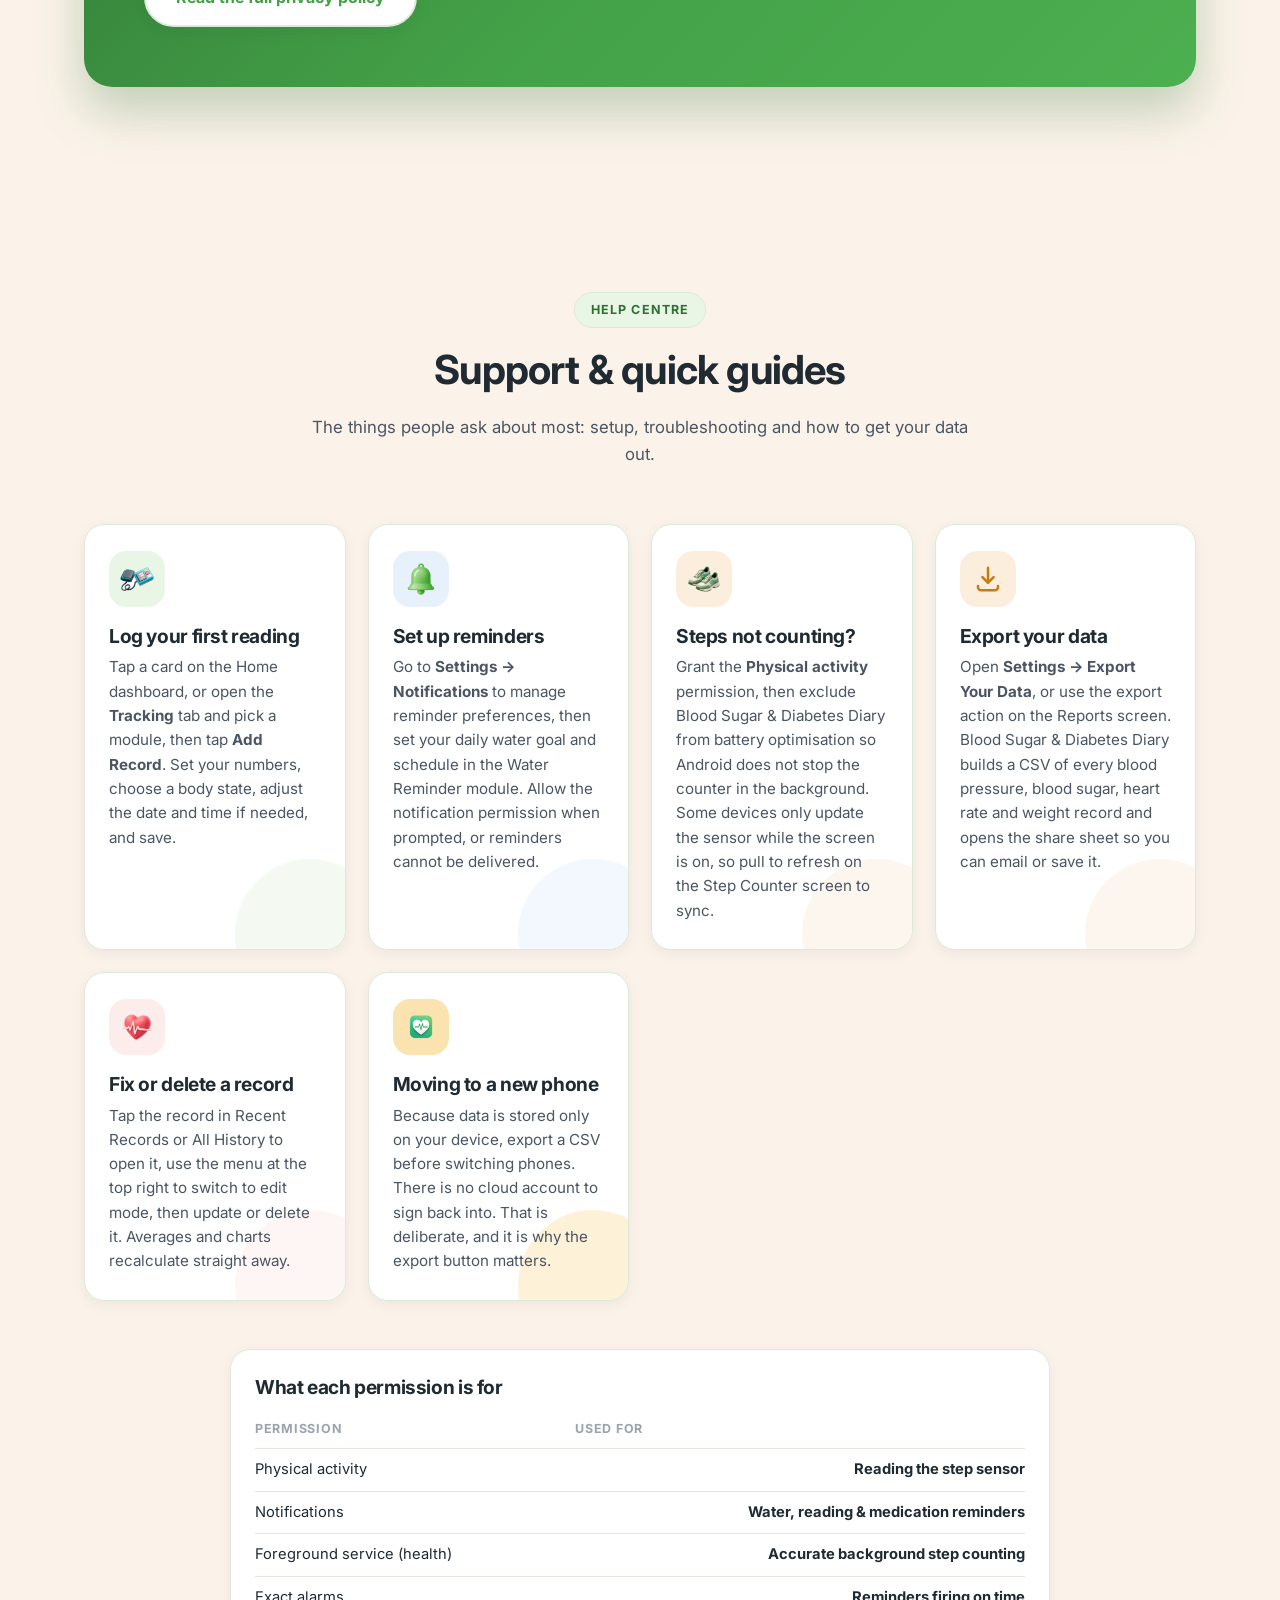
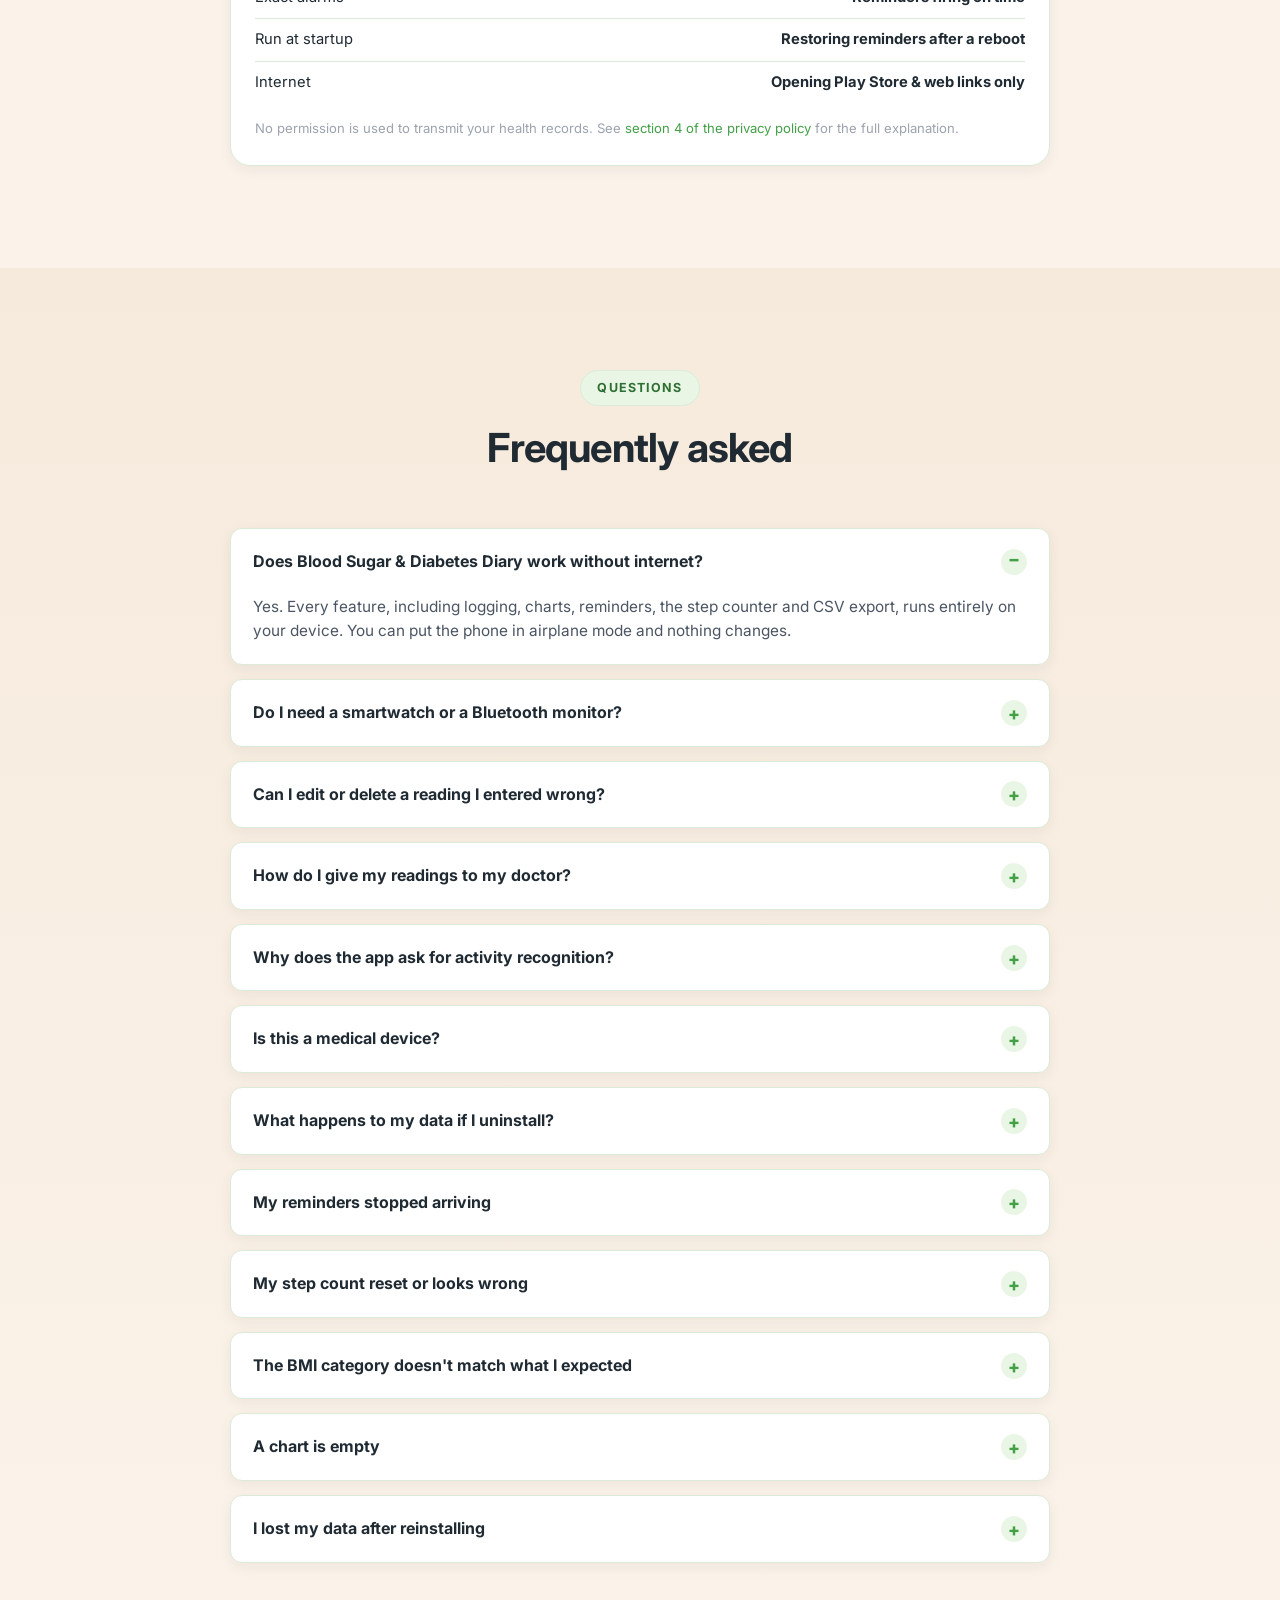
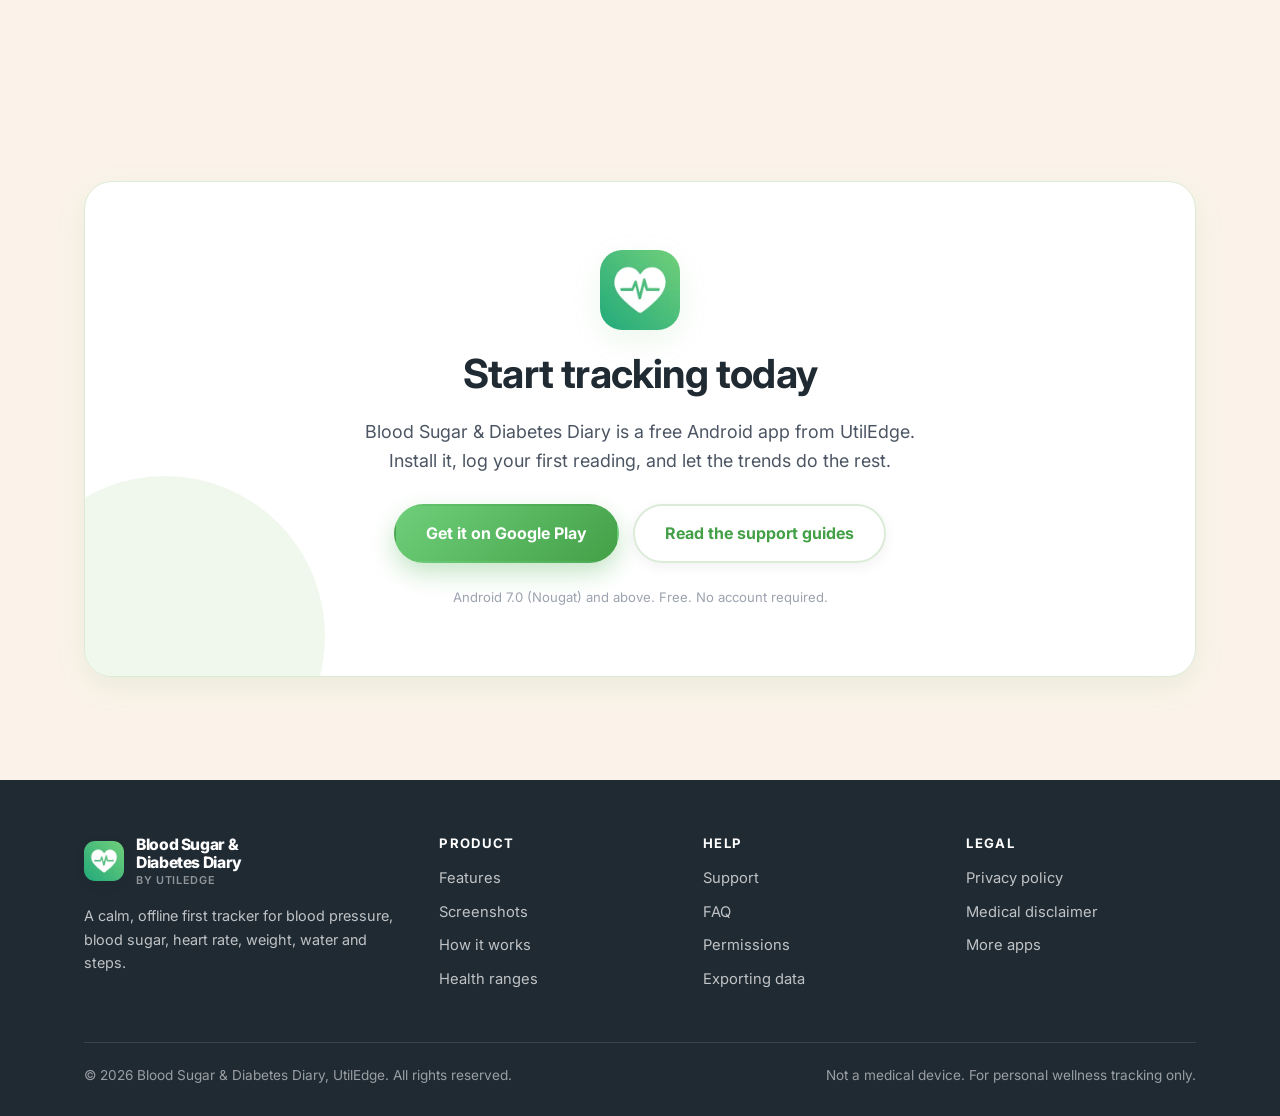
==== commit a03e8c85: "Call the tab Guides, matching the app The app's bottom tab is labelled "Guides" (MainActivity.kt), s" ====
--- a/index.html
+++ b/index.html
@@ -108,7 +108,7 @@
       <span class="eyebrow">Everything in one app</span>
       <h2>Six trackers that actually talk to each other</h2>
       <p>Each module has its own dashboard, history and statistics, and every reading
-         feeds the same weekly trends, insights and exported report.</p>
+         feeds the same weekly trends, guides and exported report.</p>
     </div>
 
     <div class="feature-grid">
@@ -163,7 +163,7 @@
 
       <article class="f-card t-amber reveal">
         <div class="f-icon"><img src="assets/img/icons/insights_pillars.png?v=3" alt=""></div>
-        <h3>Insights &amp; Reports</h3>
+        <h3>Guides &amp; Reports</h3>
         <p>A Health Snapshot that grades every module at a glance, date range reports with
            Overview / Summary / Trends tabs, and illustrated guides on BP, heart rate, sugar,
            body weight and diet.</p>
@@ -264,10 +264,10 @@
       </figure>
 
       <figure class="screen-item">
-        <div class="phone phone-fixed"><img src="assets/img/screens/guides.png?v=3" alt="Guides screen listing insight categories for blood pressure, heart rate, blood sugar, body weight and healthy diet" loading="lazy"></div>
+        <div class="phone phone-fixed"><img src="assets/img/screens/guides.png?v=3" alt="Guides screen listing guide categories for blood pressure, heart rate, blood sugar, body weight and healthy diet" loading="lazy"></div>
         <figcaption>
           <h4>Guides</h4>
-          <p>Insights you can read</p>
+          <p>Guides you can read</p>
         </figcaption>
       </figure>
 
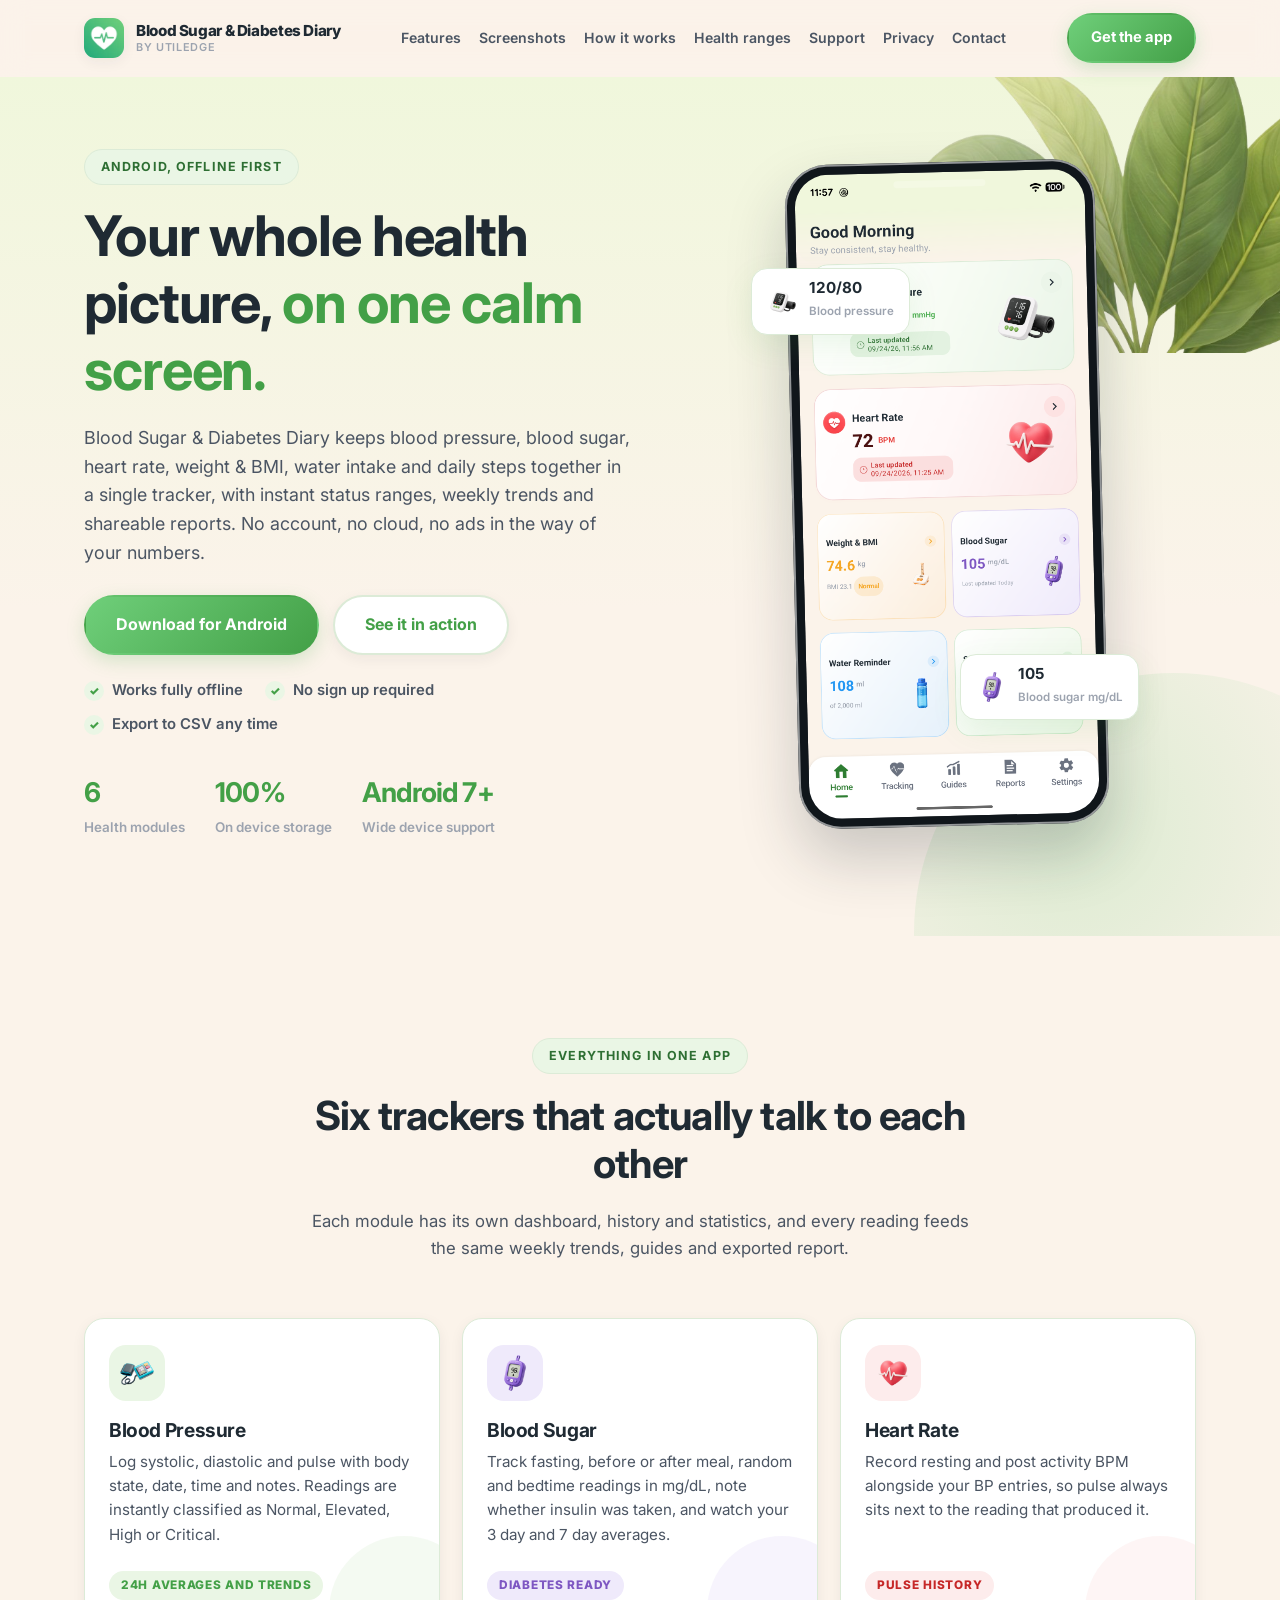
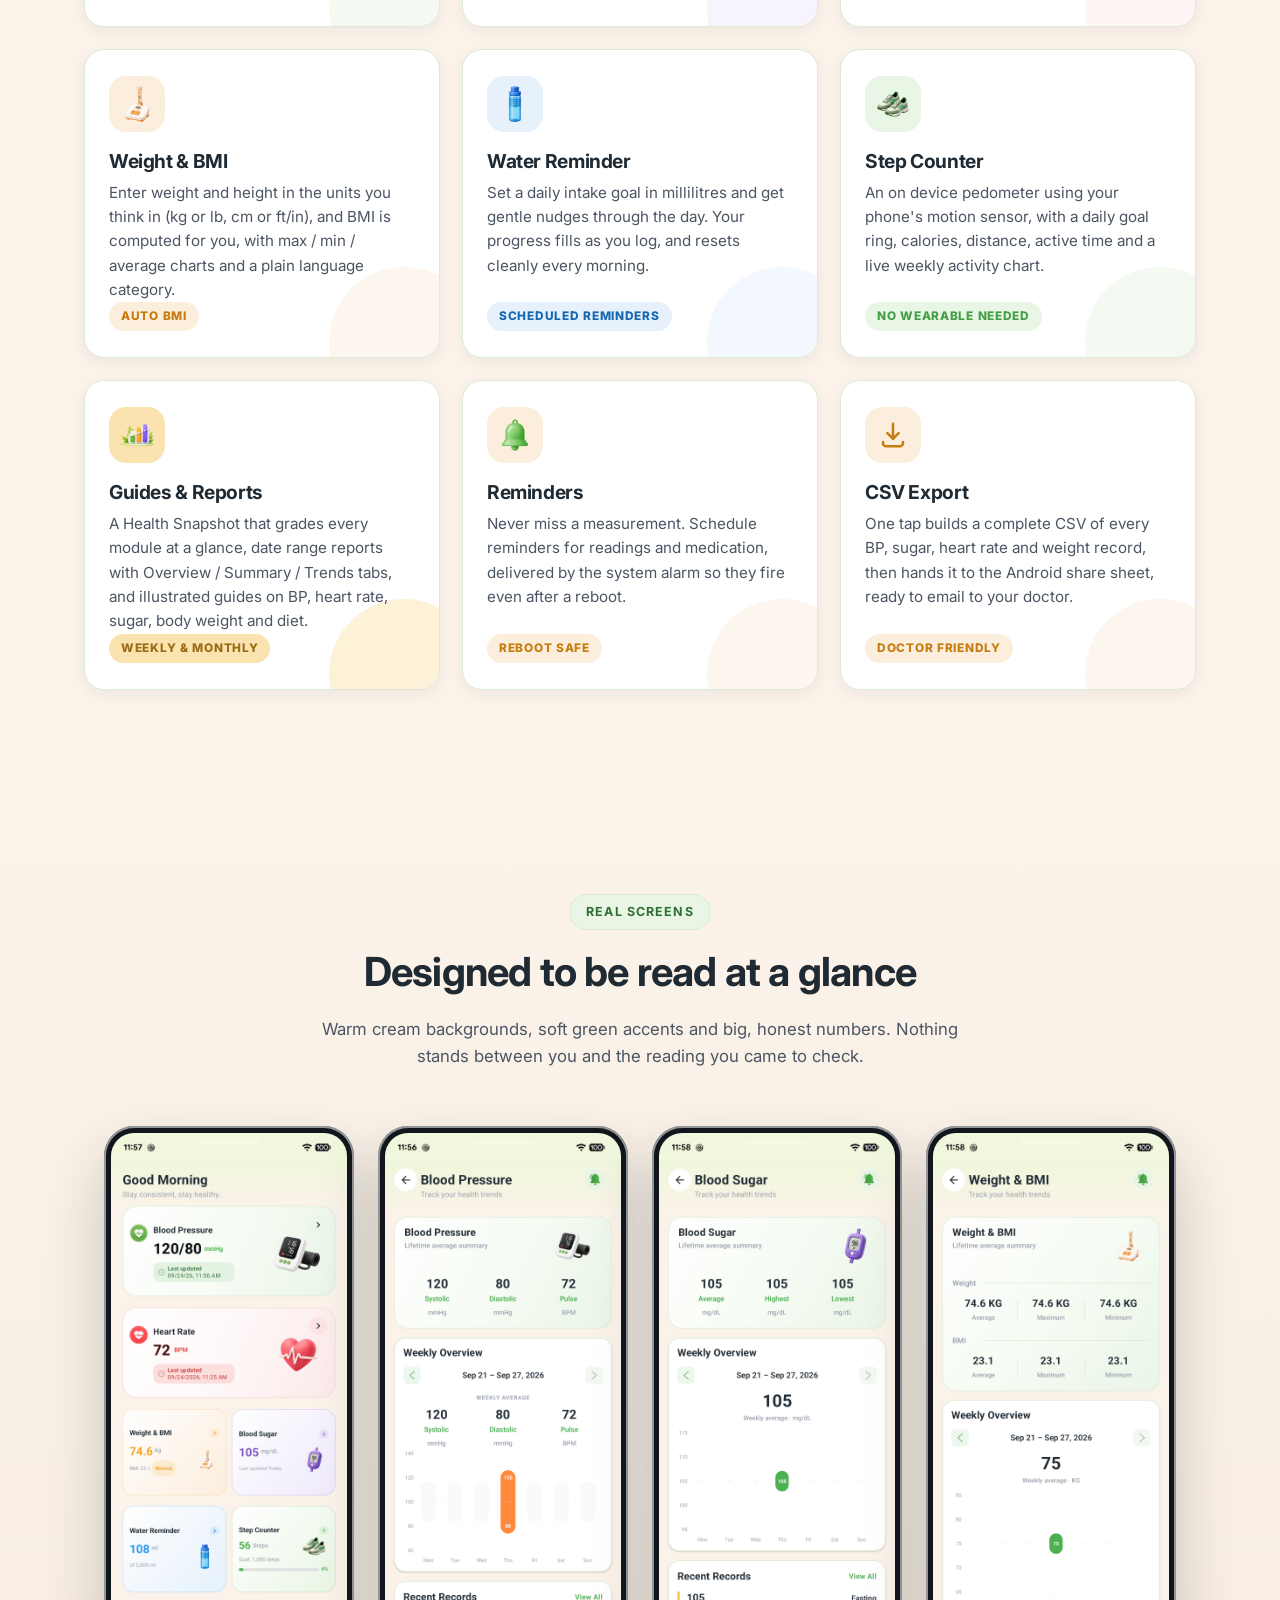
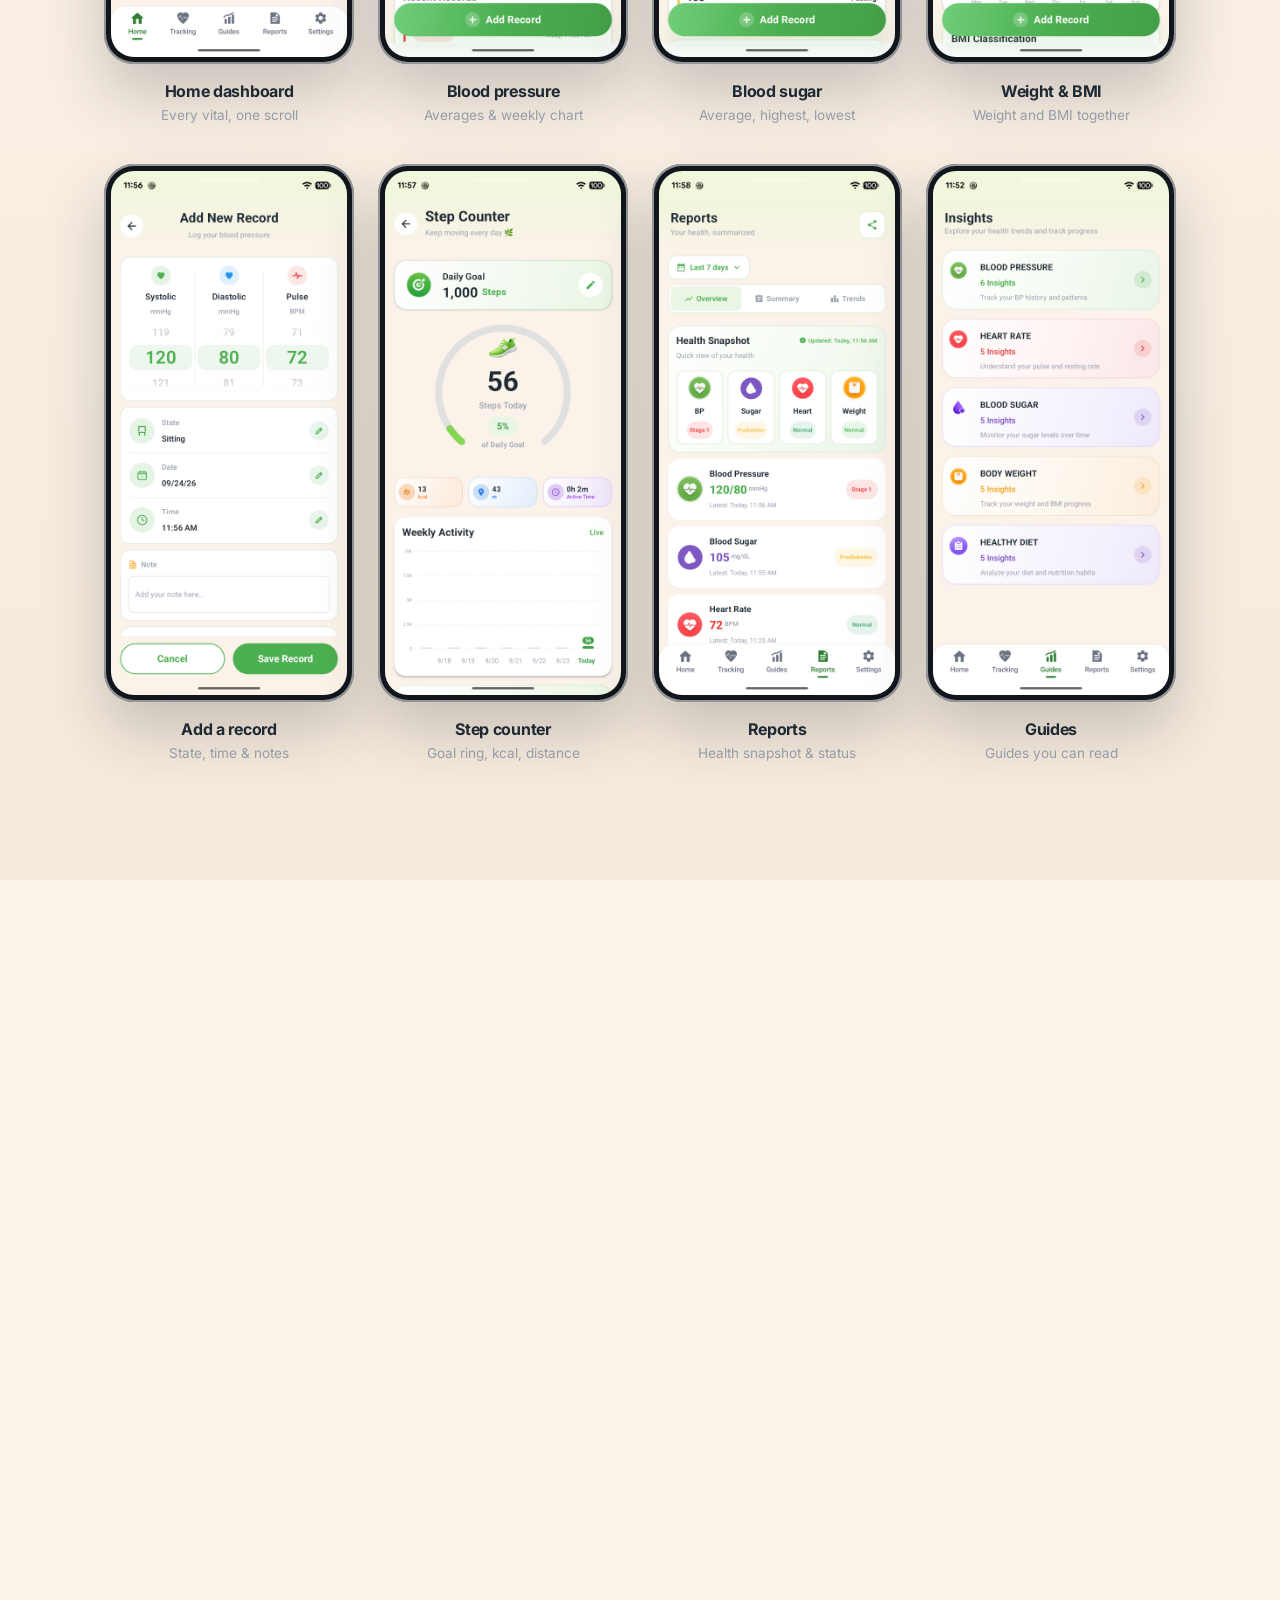
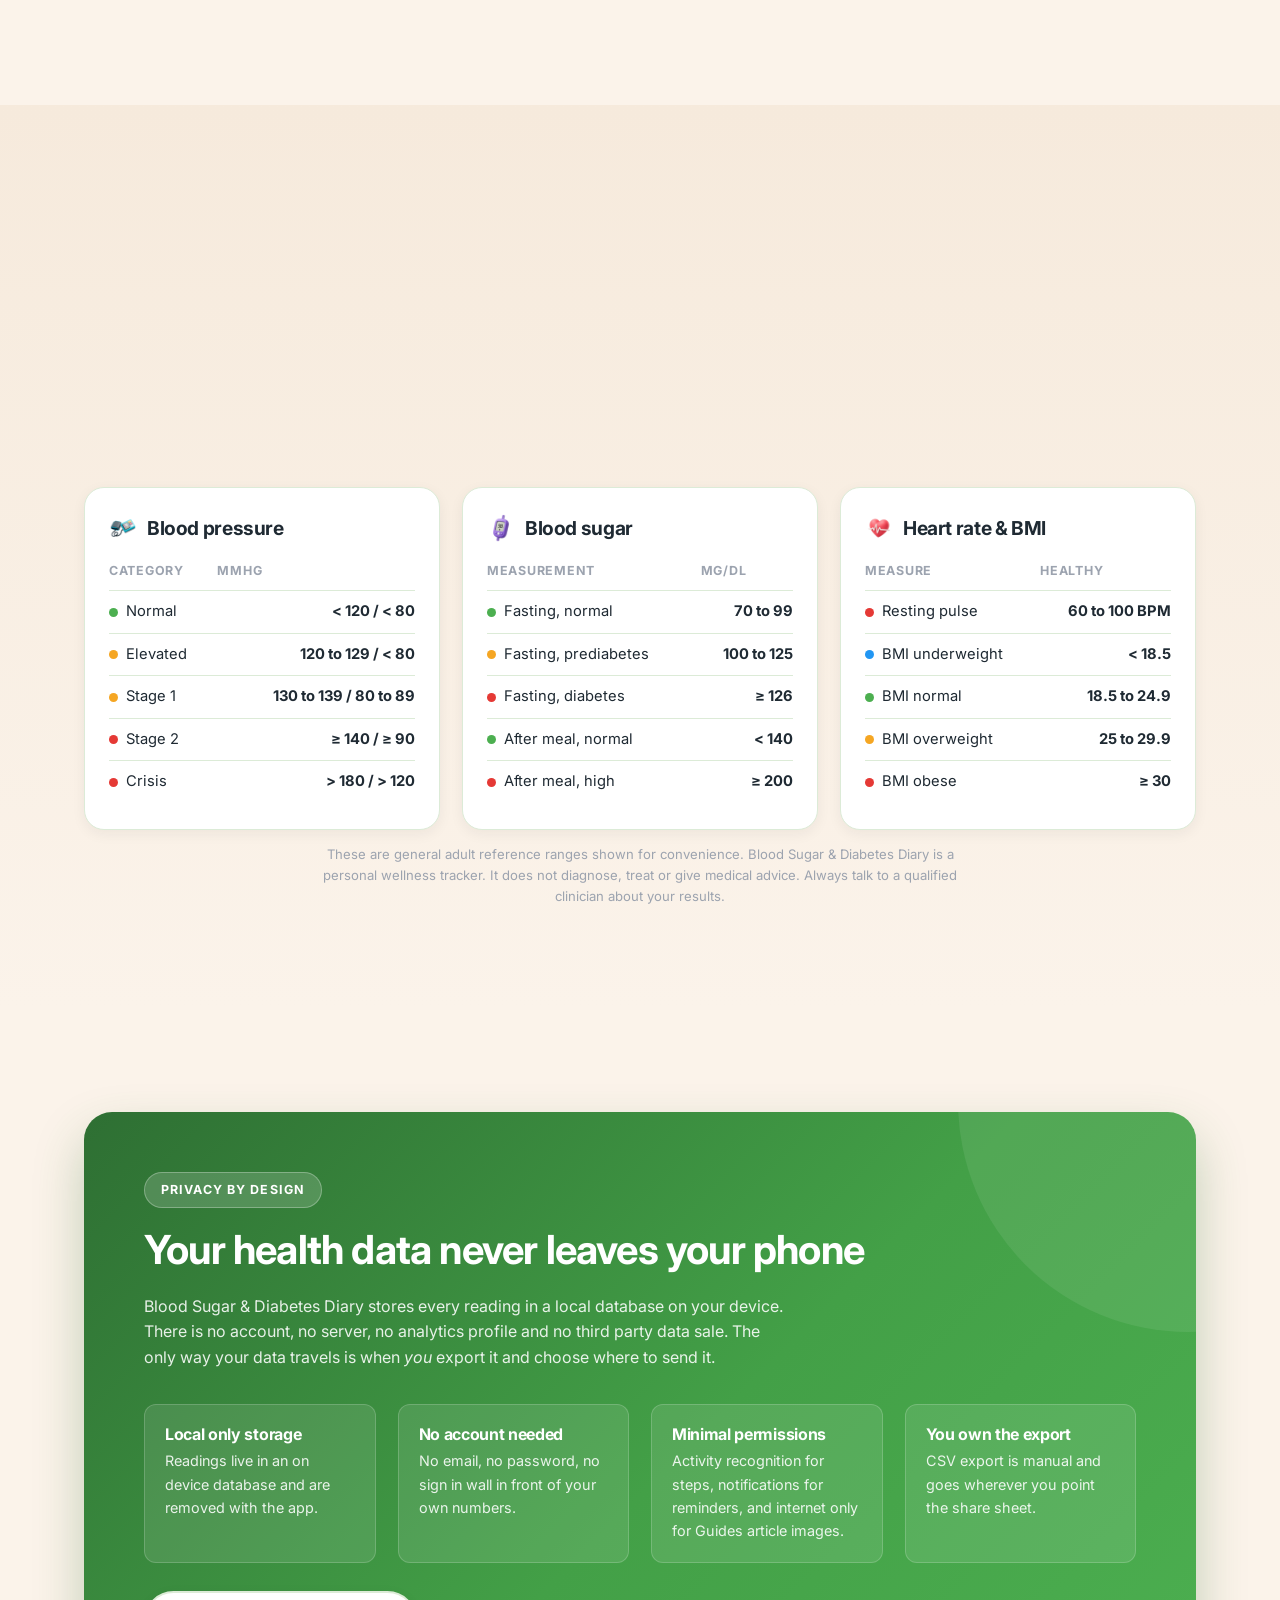
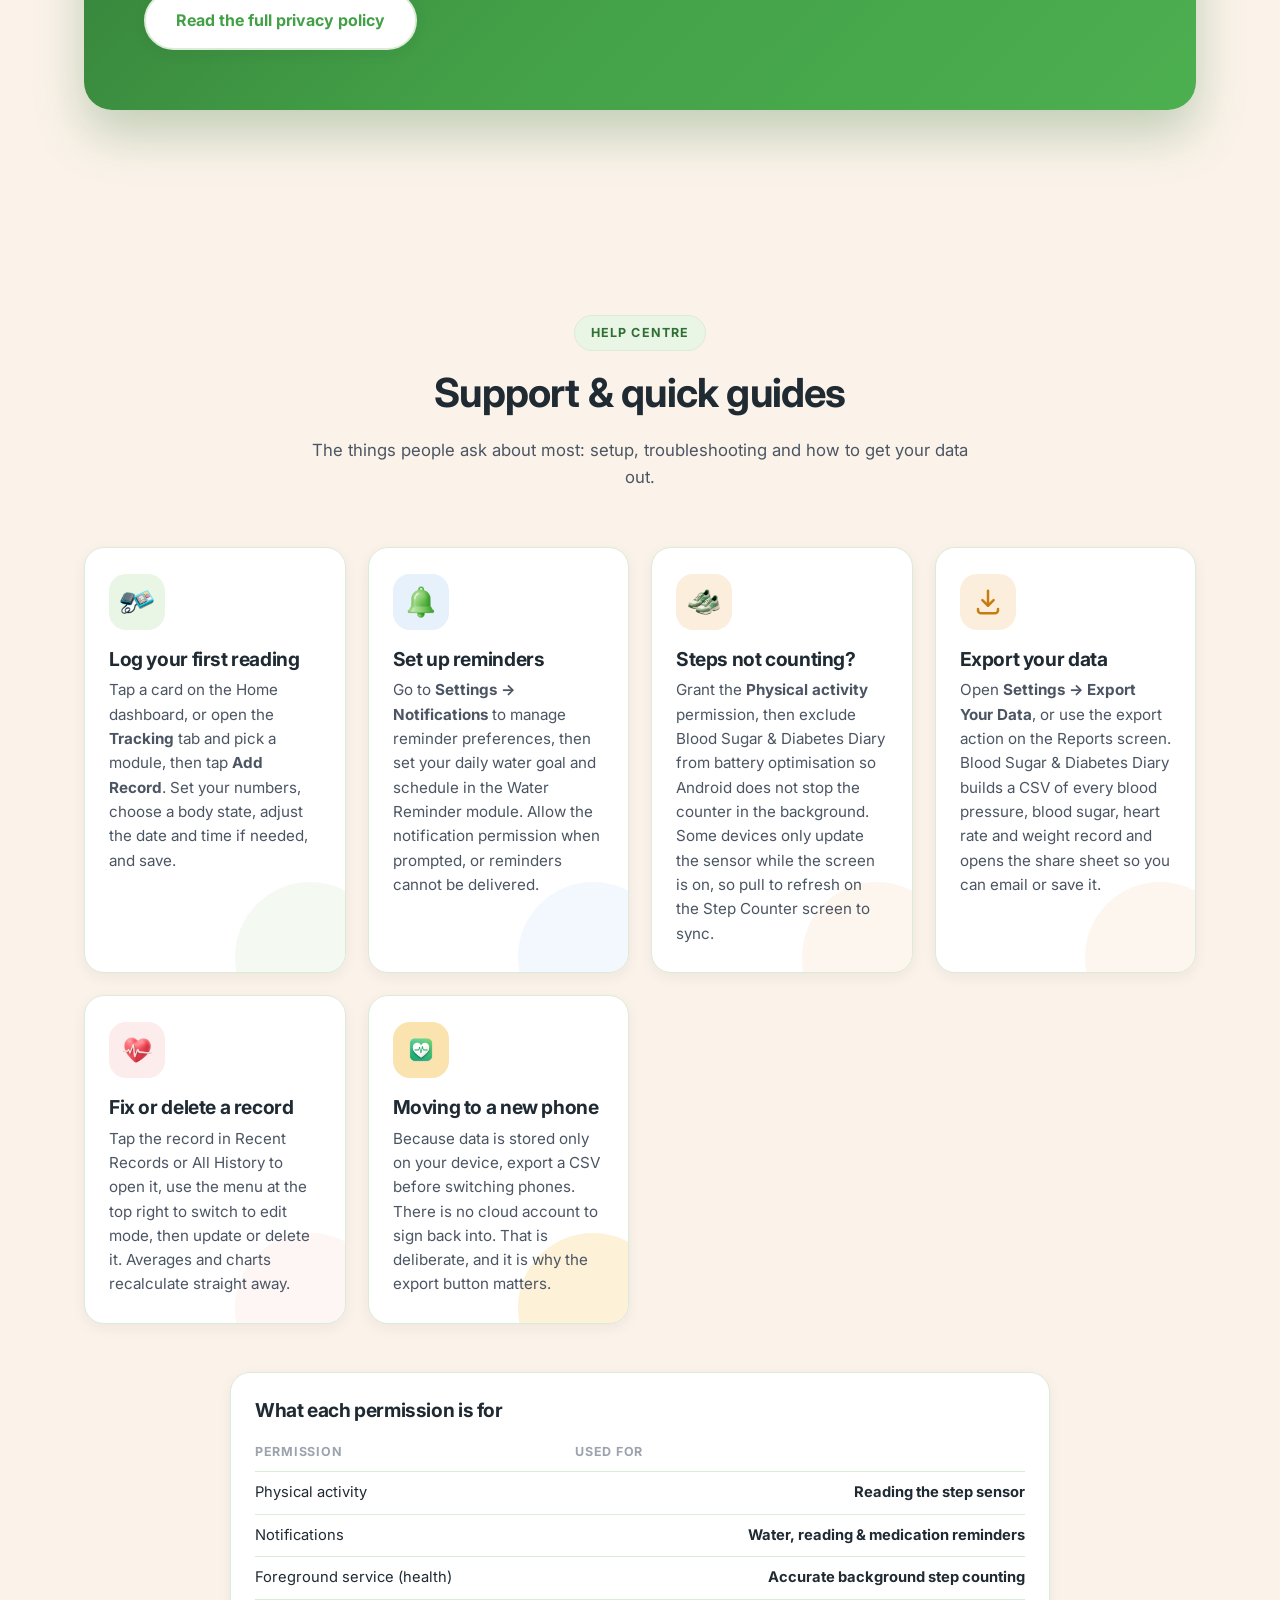
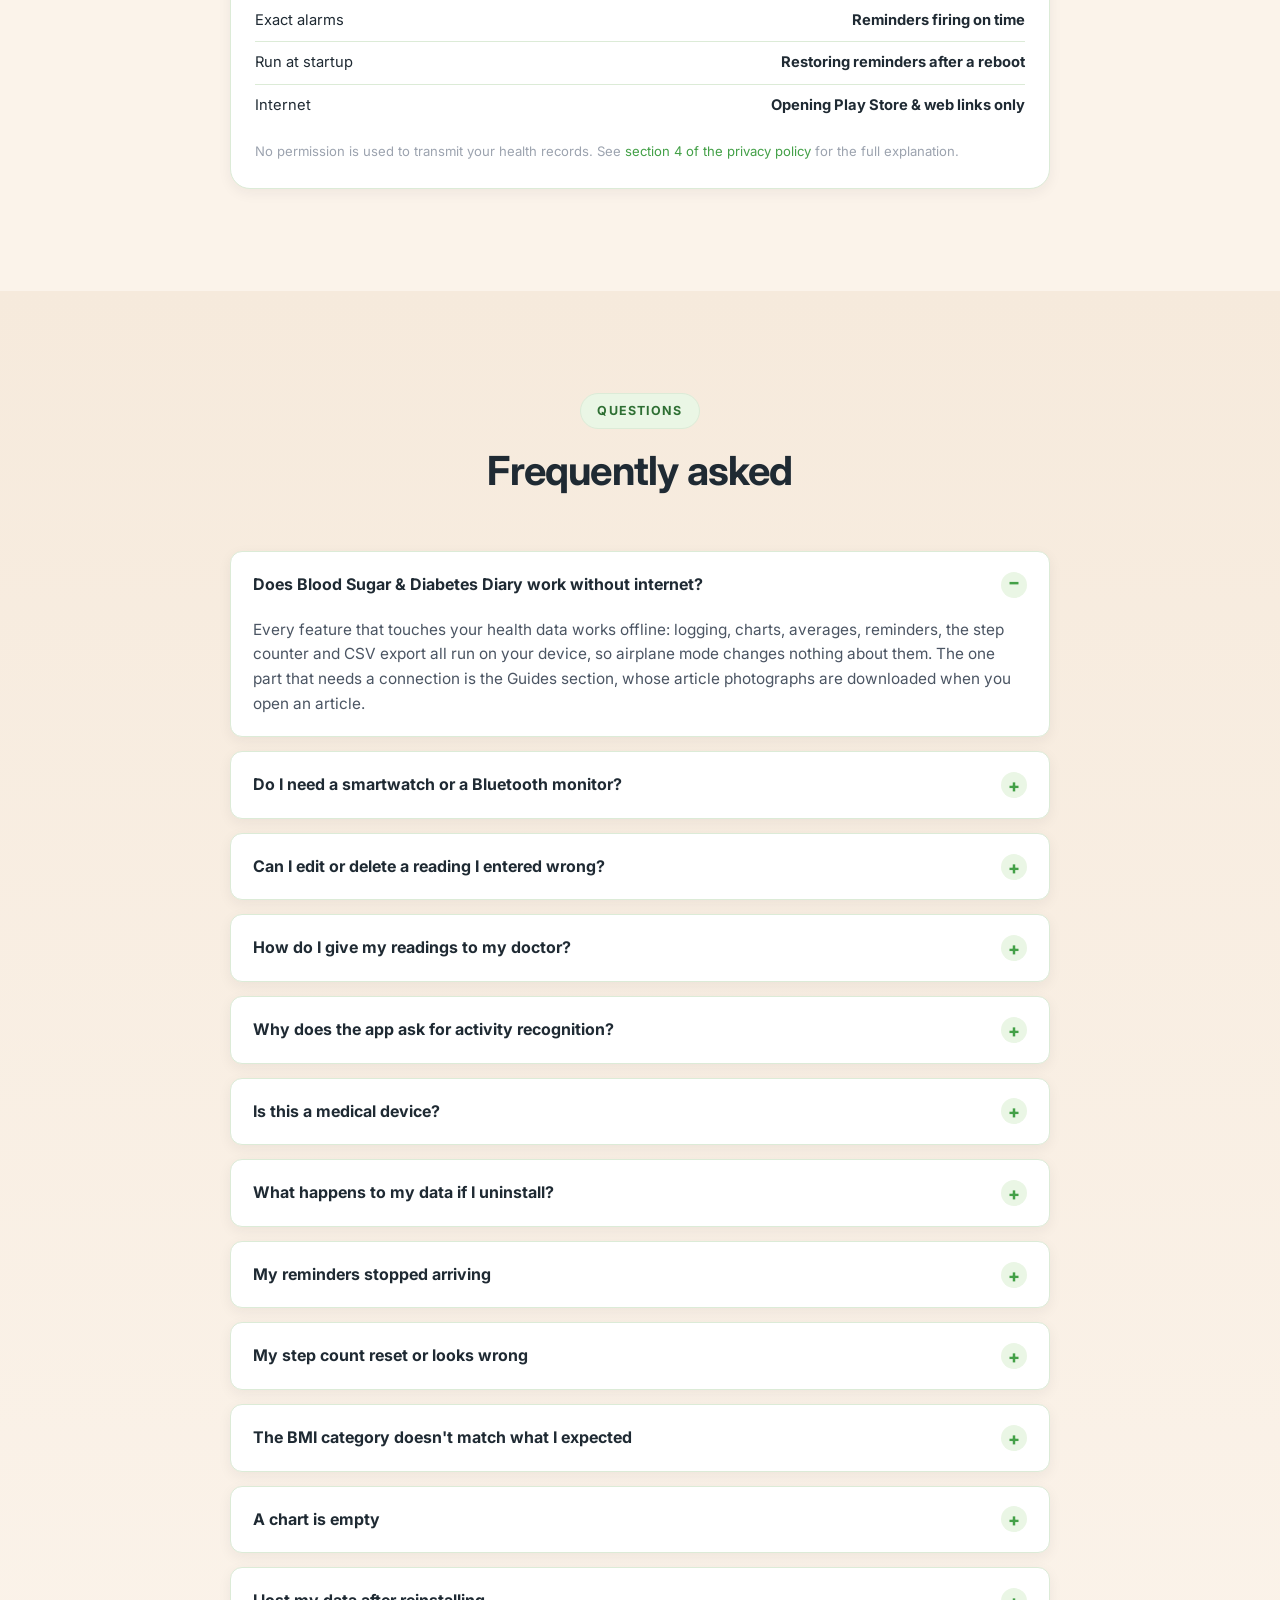
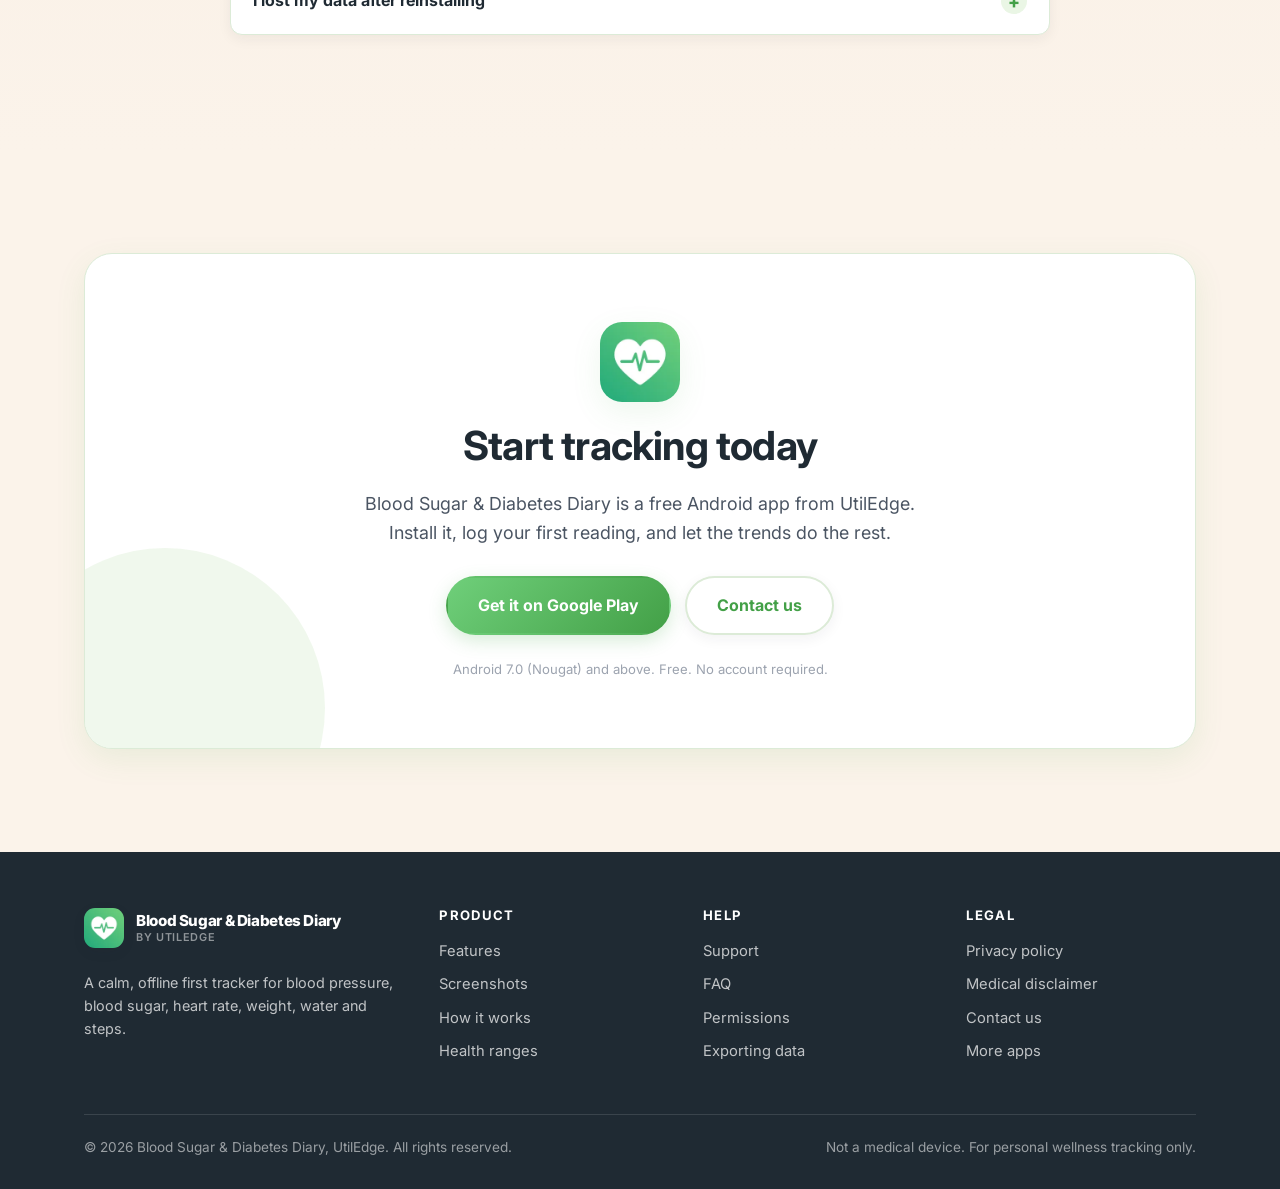
==== commit b4591411: "Fix Play link, add Contact, and correct the privacy policy against the app Links and header - Every " ====
--- a/index.html
+++ b/index.html
@@ -6,19 +6,19 @@
 <title>Blood Sugar &amp; Diabetes Diary: BP, Sugar and Health Tracker for Android</title>
 <meta name="description" content="Blood Sugar &amp; Diabetes Diary is an offline-first Android app that tracks blood pressure, blood sugar, heart rate, weight &amp; BMI, water intake and daily steps — with trends, reports and CSV export. Your data stays on your phone.">
 <meta name="theme-color" content="#FBF3EA">
-<link rel="icon" href="assets/img/icons/launcher.webp?v=3">
-<link rel="apple-touch-icon" href="assets/img/icons/app_icon.png?v=3">
+<link rel="icon" href="assets/img/icons/launcher.webp?v=6">
+<link rel="apple-touch-icon" href="assets/img/icons/app_icon.png?v=6">
 
 <meta property="og:type" content="website">
 <meta property="og:title" content="Blood Sugar &amp; Diabetes Diary: BP, Sugar and Health Tracker">
 <meta property="og:description" content="Track BP, blood sugar, heart rate, weight, water and steps in one calm, offline-first Android app.">
-<meta property="og:image" content="assets/img/screens/home.png?v=3">
+<meta property="og:image" content="assets/img/screens/home.png?v=6">
 <meta name="twitter:card" content="summary_large_image">
 
 <link rel="preconnect" href="https://fonts.googleapis.com">
 <link rel="preconnect" href="https://fonts.gstatic.com" crossorigin>
 <link href="https://fonts.googleapis.com/css2?family=Inter:wght@400;500;600;700;800;900&amp;display=swap" rel="stylesheet">
-<link rel="stylesheet" href="assets/css/style.css?v=3">
+<link rel="stylesheet" href="assets/css/style.css?v=6">
 </head>
 <body>
 
@@ -27,7 +27,7 @@
 <header class="site-header">
   <div class="wrap nav">
     <a class="brand" href="#top">
-      <img src="assets/img/icons/launcher.webp?v=3" alt="">
+      <img src="assets/img/icons/launcher.webp?v=6" alt="">
       <span class="brand-name">Blood Sugar &amp; Diabetes Diary<small>by UtilEdge</small></span>
     </a>
 
@@ -38,10 +38,11 @@
       <li><a href="#ranges">Health ranges</a></li>
       <li><a href="#support">Support</a></li>
       <li><a href="privacy.html">Privacy</a></li>
+      <li><a href="mailto:bushramanzoor502@gmail.com">Contact</a></li>
     </ul>
 
     <div class="nav-cta">
-      <a class="btn btn-primary btn-sm" href="#get">Get the app</a>
+      <a class="btn btn-primary btn-sm" href="https://play.google.com/store/apps/details?id=com.my.diabetes.bloodpressure.tracker" target="_blank" rel="noopener">Get the app</a>
       <button class="nav-toggle" aria-label="Menu" aria-expanded="false"><span></span></button>
     </div>
   </div>
@@ -51,7 +52,7 @@
 
 <!-- ================= HERO ================= -->
 <section class="hero" id="top">
-  <img class="hero-leaves" src="assets/img/icons/leaves.png?v=3" alt="">
+  <img class="hero-leaves" src="assets/img/icons/leaves.png?v=6" alt="">
   <div class="wrap hero-grid">
 
     <div class="hero-copy">
@@ -65,7 +66,7 @@
       </p>
 
       <div class="hero-actions">
-        <a class="btn btn-primary" href="#get">Download for Android</a>
+        <a class="btn btn-primary" href="https://play.google.com/store/apps/details?id=com.my.diabetes.bloodpressure.tracker" target="_blank" rel="noopener">Download for Android</a>
         <a class="btn btn-ghost" href="#screens">See it in action</a>
       </div>
 
@@ -85,14 +86,14 @@
     <div class="hero-media">
       <div style="position:relative;max-width:340px;margin-inline:auto;">
         <div class="phone phone-hero phone-float">
-          <img src="assets/img/screens/home.png?v=3" alt="Blood Sugar &amp; Diabetes Diary home dashboard showing blood pressure, heart rate, weight, blood sugar, water and step cards">
+          <img src="assets/img/screens/home.png?v=6" alt="Blood Sugar &amp; Diabetes Diary home dashboard showing blood pressure, heart rate, weight, blood sugar, water and step cards">
         </div>
         <div class="hero-badge badge-bp">
-          <img src="assets/img/icons/bp_machine.png?v=3" alt="">
+          <img src="assets/img/icons/bp_machine.png?v=6" alt="">
           <div><b>120/80</b><small>Blood pressure</small></div>
         </div>
         <div class="hero-badge badge-steps">
-          <img src="assets/img/icons/purple_blood_sugar.png?v=3" alt="">
+          <img src="assets/img/icons/purple_blood_sugar.png?v=6" alt="">
           <div><b>105</b><small>Blood sugar mg/dL</small></div>
         </div>
       </div>
@@ -114,7 +115,7 @@
     <div class="feature-grid">
 
       <article class="f-card t-green reveal">
-        <div class="f-icon"><img src="assets/img/icons/blood_pressure.png?v=3" alt=""></div>
+        <div class="f-icon"><img src="assets/img/icons/blood_pressure.png?v=6" alt=""></div>
         <h3>Blood Pressure</h3>
         <p>Log systolic, diastolic and pulse with body state, date, time and notes.
            Readings are instantly classified as Normal, Elevated, High or Critical.</p>
@@ -122,7 +123,7 @@
       </article>
 
       <article class="f-card t-purple reveal">
-        <div class="f-icon"><img src="assets/img/icons/purple_blood_sugar.png?v=3" alt=""></div>
+        <div class="f-icon"><img src="assets/img/icons/purple_blood_sugar.png?v=6" alt=""></div>
         <h3>Blood Sugar</h3>
         <p>Track fasting, before or after meal, random and bedtime readings in mg/dL,
            note whether insulin was taken, and watch your 3 day and 7 day averages.</p>
@@ -130,7 +131,7 @@
       </article>
 
       <article class="f-card t-red reveal">
-        <div class="f-icon"><img src="assets/img/icons/heart_red.png?v=3" alt=""></div>
+        <div class="f-icon"><img src="assets/img/icons/heart_red.png?v=6" alt=""></div>
         <h3>Heart Rate</h3>
         <p>Record resting and post activity BPM alongside your BP entries, so pulse
            always sits next to the reading that produced it.</p>
@@ -138,7 +139,7 @@
       </article>
 
       <article class="f-card t-orange reveal">
-        <div class="f-icon"><img src="assets/img/icons/weight_bmi.png?v=3" alt=""></div>
+        <div class="f-icon"><img src="assets/img/icons/weight_bmi.png?v=6" alt=""></div>
         <h3>Weight &amp; BMI</h3>
         <p>Enter weight and height in the units you think in (kg or lb, cm or ft/in), and BMI is
            computed for you, with max / min / average charts and a plain language category.</p>
@@ -146,7 +147,7 @@
       </article>
 
       <article class="f-card t-blue reveal">
-        <div class="f-icon"><img src="assets/img/icons/water_bottle.png?v=3" alt=""></div>
+        <div class="f-icon"><img src="assets/img/icons/water_bottle.png?v=6" alt=""></div>
         <h3>Water Reminder</h3>
         <p>Set a daily intake goal in millilitres and get gentle nudges through the day.
            Your progress fills as you log, and resets cleanly every morning.</p>
@@ -154,7 +155,7 @@
       </article>
 
       <article class="f-card t-green reveal">
-        <div class="f-icon"><img src="assets/img/icons/green_shoes.png?v=3" alt=""></div>
+        <div class="f-icon"><img src="assets/img/icons/green_shoes.png?v=6" alt=""></div>
         <h3>Step Counter</h3>
         <p>An on device pedometer using your phone's motion sensor, with a daily goal ring,
            calories, distance, active time and a live weekly activity chart.</p>
@@ -162,7 +163,7 @@
       </article>
 
       <article class="f-card t-amber reveal">
-        <div class="f-icon"><img src="assets/img/icons/insights_pillars.png?v=3" alt=""></div>
+        <div class="f-icon"><img src="assets/img/icons/insights_pillars.png?v=6" alt=""></div>
         <h3>Guides &amp; Reports</h3>
         <p>A Health Snapshot that grades every module at a glance, date range reports with
            Overview / Summary / Trends tabs, and illustrated guides on BP, heart rate, sugar,
@@ -171,7 +172,7 @@
       </article>
 
       <article class="f-card t-orange reveal">
-        <div class="f-icon"><img src="assets/img/icons/large_bell.png?v=3" alt=""></div>
+        <div class="f-icon"><img src="assets/img/icons/large_bell.png?v=6" alt=""></div>
         <h3>Reminders</h3>
         <p>Never miss a measurement. Schedule reminders for readings and medication,
            delivered by the system alarm so they fire even after a reboot.</p>
@@ -208,7 +209,7 @@
     <div class="screens-grid reveal">
 
       <figure class="screen-item">
-        <div class="phone phone-fixed"><img src="assets/img/screens/home.png?v=3" alt="Blood Sugar &amp; Diabetes Diary home dashboard showing blood pressure, heart rate, weight, blood sugar, water intake and step cards" loading="lazy"></div>
+        <div class="phone phone-fixed"><img src="assets/img/screens/home.png?v=6" alt="Blood Sugar &amp; Diabetes Diary home dashboard showing blood pressure, heart rate, weight, blood sugar, water intake and step cards" loading="lazy"></div>
         <figcaption>
           <h4>Home dashboard</h4>
           <p>Every vital, one scroll</p>
@@ -216,7 +217,7 @@
       </figure>
 
       <figure class="screen-item">
-        <div class="phone phone-fixed"><img src="assets/img/screens/blood-pressure.png?v=3" alt="Blood pressure screen with lifetime average, weekly overview chart and recent records" loading="lazy"></div>
+        <div class="phone phone-fixed"><img src="assets/img/screens/blood-pressure.png?v=6" alt="Blood pressure screen with lifetime average, weekly overview chart and recent records" loading="lazy"></div>
         <figcaption>
           <h4>Blood pressure</h4>
           <p>Averages &amp; weekly chart</p>
@@ -224,7 +225,7 @@
       </figure>
 
       <figure class="screen-item">
-        <div class="phone phone-fixed"><img src="assets/img/screens/blood-sugar.png?v=3" alt="Blood sugar screen with average, highest and lowest readings and a weekly chart" loading="lazy"></div>
+        <div class="phone phone-fixed"><img src="assets/img/screens/blood-sugar.png?v=6" alt="Blood sugar screen with average, highest and lowest readings and a weekly chart" loading="lazy"></div>
         <figcaption>
           <h4>Blood sugar</h4>
           <p>Average, highest, lowest</p>
@@ -232,7 +233,7 @@
       </figure>
 
       <figure class="screen-item">
-        <div class="phone phone-fixed"><img src="assets/img/screens/weight-bmi.png?v=3" alt="Weight and BMI screen with average, maximum and minimum values" loading="lazy"></div>
+        <div class="phone phone-fixed"><img src="assets/img/screens/weight-bmi.png?v=6" alt="Weight and BMI screen with average, maximum and minimum values" loading="lazy"></div>
         <figcaption>
           <h4>Weight &amp; BMI</h4>
           <p>Weight and BMI together</p>
@@ -240,7 +241,7 @@
       </figure>
 
       <figure class="screen-item">
-        <div class="phone phone-fixed"><img src="assets/img/screens/add-record.png?v=3" alt="Add new record screen with systolic, diastolic, pulse, body state, date, time and note" loading="lazy"></div>
+        <div class="phone phone-fixed"><img src="assets/img/screens/add-record.png?v=6" alt="Add new record screen with systolic, diastolic, pulse, body state, date, time and note" loading="lazy"></div>
         <figcaption>
           <h4>Add a record</h4>
           <p>State, time &amp; notes</p>
@@ -248,7 +249,7 @@
       </figure>
 
       <figure class="screen-item">
-        <div class="phone phone-fixed"><img src="assets/img/screens/step-counter.png?v=3" alt="Step counter with daily goal ring, calories, distance, active time and weekly activity" loading="lazy"></div>
+        <div class="phone phone-fixed"><img src="assets/img/screens/step-counter.png?v=6" alt="Step counter with daily goal ring, calories, distance, active time and weekly activity" loading="lazy"></div>
         <figcaption>
           <h4>Step counter</h4>
           <p>Goal ring, kcal, distance</p>
@@ -256,7 +257,7 @@
       </figure>
 
       <figure class="screen-item">
-        <div class="phone phone-fixed"><img src="assets/img/screens/reports.png?v=3" alt="Reports screen with health snapshot and per-module status badges" loading="lazy"></div>
+        <div class="phone phone-fixed"><img src="assets/img/screens/reports.png?v=6" alt="Reports screen with health snapshot and per-module status badges" loading="lazy"></div>
         <figcaption>
           <h4>Reports</h4>
           <p>Health snapshot &amp; status</p>
@@ -264,7 +265,7 @@
       </figure>
 
       <figure class="screen-item">
-        <div class="phone phone-fixed"><img src="assets/img/screens/guides.png?v=3" alt="Guides screen listing guide categories for blood pressure, heart rate, blood sugar, body weight and healthy diet" loading="lazy"></div>
+        <div class="phone phone-fixed"><img src="assets/img/screens/guides.png?v=6" alt="Guides screen listing guide categories for blood pressure, heart rate, blood sugar, body weight and healthy diet" loading="lazy"></div>
         <figcaption>
           <h4>Guides</h4>
           <p>Guides you can read</p>
@@ -307,7 +308,7 @@
 
     <div class="split-media reveal">
       <div class="phone" style="max-width:290px;">
-        <img src="assets/img/screens/add-record.png?v=3" alt="Logging a blood pressure reading in Blood Sugar &amp; Diabetes Diary">
+        <img src="assets/img/screens/add-record.png?v=6" alt="Logging a blood pressure reading in Blood Sugar &amp; Diabetes Diary">
       </div>
     </div>
   </div>
@@ -326,7 +327,7 @@
     <div class="range-grid">
 
       <div class="range-card reveal">
-        <h3><img src="assets/img/icons/blood_pressure.png?v=3" alt=""> Blood pressure</h3>
+        <h3><img src="assets/img/icons/blood_pressure.png?v=6" alt=""> Blood pressure</h3>
         <table>
           <thead><tr><th>Category</th><th>mmHg</th></tr></thead>
           <tbody>
@@ -340,7 +341,7 @@
       </div>
 
       <div class="range-card reveal">
-        <h3><img src="assets/img/icons/purple_blood_sugar.png?v=3" alt=""> Blood sugar</h3>
+        <h3><img src="assets/img/icons/purple_blood_sugar.png?v=6" alt=""> Blood sugar</h3>
         <table>
           <thead><tr><th>Measurement</th><th>mg/dL</th></tr></thead>
           <tbody>
@@ -354,7 +355,7 @@
       </div>
 
       <div class="range-card reveal">
-        <h3><img src="assets/img/icons/heart_red.png?v=3" alt=""> Heart rate &amp; BMI</h3>
+        <h3><img src="assets/img/icons/heart_red.png?v=6" alt=""> Heart rate &amp; BMI</h3>
         <table>
           <thead><tr><th>Measure</th><th>Healthy</th></tr></thead>
           <tbody>
@@ -400,7 +401,8 @@
         </div>
         <div>
           <h3>Minimal permissions</h3>
-          <p>Activity recognition for steps and notifications for reminders. That's it.</p>
+          <p>Activity recognition for steps, notifications for reminders, and internet only for
+             Guides article images.</p>
         </div>
         <div>
           <h3>You own the export</h3>
@@ -427,7 +429,7 @@
     <div class="support-grid">
 
       <article class="f-card t-green reveal" id="first-reading">
-        <div class="f-icon"><img src="assets/img/icons/blood_pressure.png?v=3" alt=""></div>
+        <div class="f-icon"><img src="assets/img/icons/blood_pressure.png?v=6" alt=""></div>
         <h3>Log your first reading</h3>
         <p>Tap a card on the Home dashboard, or open the <strong>Tracking</strong> tab and pick a
            module, then tap <strong>Add Record</strong>. Set your numbers, choose a body state,
@@ -435,7 +437,7 @@
       </article>
 
       <article class="f-card t-blue reveal" id="reminders">
-        <div class="f-icon"><img src="assets/img/icons/large_bell.png?v=3" alt=""></div>
+        <div class="f-icon"><img src="assets/img/icons/large_bell.png?v=6" alt=""></div>
         <h3>Set up reminders</h3>
         <p>Go to <strong>Settings → Notifications</strong> to manage reminder preferences, then set
            your daily water goal and schedule in the Water Reminder module. Allow the notification
@@ -443,7 +445,7 @@
       </article>
 
       <article class="f-card t-orange reveal" id="steps">
-        <div class="f-icon"><img src="assets/img/icons/green_shoes.png?v=3" alt=""></div>
+        <div class="f-icon"><img src="assets/img/icons/green_shoes.png?v=6" alt=""></div>
         <h3>Steps not counting?</h3>
         <p>Grant the <strong>Physical activity</strong> permission, then exclude Blood Sugar &amp; Diabetes Diary from
            battery optimisation so Android does not stop the counter in the background. Some
@@ -466,7 +468,7 @@
       </article>
 
       <article class="f-card t-red reveal" id="edit">
-        <div class="f-icon"><img src="assets/img/icons/heart_red.png?v=3" alt=""></div>
+        <div class="f-icon"><img src="assets/img/icons/heart_red.png?v=6" alt=""></div>
         <h3>Fix or delete a record</h3>
         <p>Tap the record in Recent Records or All History to open it, use the menu at the top right
            to switch to edit mode, then update or delete it. Averages and charts recalculate straight
@@ -474,7 +476,7 @@
       </article>
 
       <article class="f-card t-amber reveal" id="backup">
-        <div class="f-icon"><img src="assets/img/icons/app_icon.png?v=3" alt=""></div>
+        <div class="f-icon"><img src="assets/img/icons/app_icon.png?v=6" alt=""></div>
         <h3>Moving to a new phone</h3>
         <p>Because data is stored only on your device, export a CSV before switching phones. There
            is no cloud account to sign back into. That is deliberate, and it is why the export
@@ -516,8 +518,10 @@
     <div class="faq reveal">
       <details open>
         <summary>Does Blood Sugar &amp; Diabetes Diary work without internet?</summary>
-        <p>Yes. Every feature, including logging, charts, reminders, the step counter and CSV export,
-           runs entirely on your device. You can put the phone in airplane mode and nothing changes.</p>
+        <p>Every feature that touches your health data works offline: logging, charts, averages,
+           reminders, the step counter and CSV export all run on your device, so airplane mode changes
+           nothing about them. The one part that needs a connection is the Guides section, whose
+           article photographs are downloaded when you open an article.</p>
       </details>
       <details>
         <summary>Do I need a smartwatch or a Bluetooth monitor?</summary>
@@ -589,7 +593,7 @@
 <section id="get" class="cta-final">
   <div class="wrap">
     <div class="inner reveal">
-      <img class="mark" src="assets/img/icons/launcher.webp?v=3" alt="Blood Sugar &amp; Diabetes Diary app icon">
+      <img class="mark" src="assets/img/icons/launcher.webp?v=6" alt="Blood Sugar &amp; Diabetes Diary app icon">
       <h2>Start tracking today</h2>
       <p class="lede" style="max-width:560px;margin-inline:auto;">
         Blood Sugar &amp; Diabetes Diary is a free Android app from UtilEdge. Install it, log your first reading,
@@ -597,8 +601,8 @@
       </p>
 
       <div class="hero-actions">
-        <a class="btn btn-primary" href="https://play.google.com/store/apps/developer?id=UtilEdge" target="_blank" rel="noopener">Get it on Google Play</a>
-        <a class="btn btn-ghost" href="#support">Read the support guides</a>
+        <a class="btn btn-primary" href="https://play.google.com/store/apps/details?id=com.my.diabetes.bloodpressure.tracker" target="_blank" rel="noopener">Get it on Google Play</a>
+        <a class="btn btn-ghost" href="mailto:bushramanzoor502@gmail.com">Contact us</a>
       </div>
 
       <p class="note-small">Android 7.0 (Nougat) and above. Free. No account required.</p>
@@ -613,7 +617,7 @@
     <div class="footer-grid">
       <div>
         <a class="brand" href="#top">
-          <img src="assets/img/icons/launcher.webp?v=3" alt="">
+          <img src="assets/img/icons/launcher.webp?v=6" alt="">
           <span class="brand-name">Blood Sugar &amp; Diabetes Diary<small>by UtilEdge</small></span>
         </a>
         <p class="footer-about">
@@ -647,6 +651,7 @@
         <ul>
           <li><a href="privacy.html">Privacy policy</a></li>
           <li><a href="privacy.html#disclaimer">Medical disclaimer</a></li>
+          <li><a href="mailto:bushramanzoor502@gmail.com">Contact us</a></li>
           <li><a href="https://play.google.com/store/apps/developer?id=UtilEdge" target="_blank" rel="noopener">More apps</a></li>
         </ul>
       </div>
@@ -661,6 +666,6 @@
 
 <a class="to-top" href="#top" aria-label="Back to top">↑</a>
 
-<script src="assets/js/main.js?v=3"></script>
+<script src="assets/js/main.js?v=6"></script>
 </body>
 </html>
--- a/assets/css/style.css
+++ b/assets/css/style.css
@@ -119,9 +119,9 @@
 .btn-primary {
   background: linear-gradient(135deg, var(--green-light), var(--green-dark));
   color: #fff;
-  box-shadow: 0 10px 24px rgba(76, 175, 80, .32);
-}
-.btn-primary:hover { transform: translateY(-2px); box-shadow: 0 14px 30px rgba(76,175,80,.4); color:#fff; }
+  box-shadow: 0 6px 18px rgba(76, 175, 80, .22);
+}
+.btn-primary:hover { transform: translateY(-2px); box-shadow: 0 10px 24px rgba(76,175,80,.28); color:#fff; }
 .btn-ghost {
   background: var(--white);
   color: var(--green-dark);
@@ -627,10 +627,10 @@
    "Blood Sugar & Diabetes Diary" is far longer than a one-word product name,
    so the header lockup wraps to two tight lines instead of squeezing the nav. */
 .brand-name {
-  font-size: .98rem;
+  font-size: .95rem;
   line-height: 1.15;
-  max-width: 15ch;
   display: block;
+  white-space: nowrap;   /* the product name reads as one line, never wrapped */
 }
 .brand-name small { margin-top: 2px; }
 
@@ -640,12 +640,12 @@
 }
 
 @media (max-width: 1040px) {
-  .brand-name { max-width: 12ch; font-size: .9rem; }
+  .brand-name { font-size: .86rem; }
   .nav-links { gap: 16px; }
 }
 
 @media (max-width: 760px) {
-  .brand-name { max-width: none; font-size: .95rem; }
+  .brand-name { font-size: .9rem; white-space: normal; }
 }
 
 /* ---------- Feature icon sizing ----------
@@ -686,3 +686,24 @@
 @media (max-width: 560px) {
   .feature-grid { grid-template-columns: 1fr; }
 }
+
+/* ---------- Header fit ----------
+   Seven nav items plus a full product name plus the CTA is a tight row, so nothing
+   in the nav is allowed to wrap onto a second line; the sizes step down instead. */
+.nav-links a { white-space: nowrap; }
+.nav { gap: 16px; }
+.brand { flex: 0 0 auto; }
+
+@media (max-width: 1300px) {
+  .nav-links { gap: 18px; }
+  .nav-links a { font-size: .88rem; }
+}
+@media (max-width: 1150px) {
+  .nav-links { gap: 14px; }
+  .nav-links a { font-size: .83rem; }
+  .brand-name { font-size: .84rem; }
+  .brand img { width: 34px; height: 34px; }
+}
+@media (max-width: 1000px) {
+  .nav-cta .btn { padding: 9px 16px; font-size: .85rem; }
+}
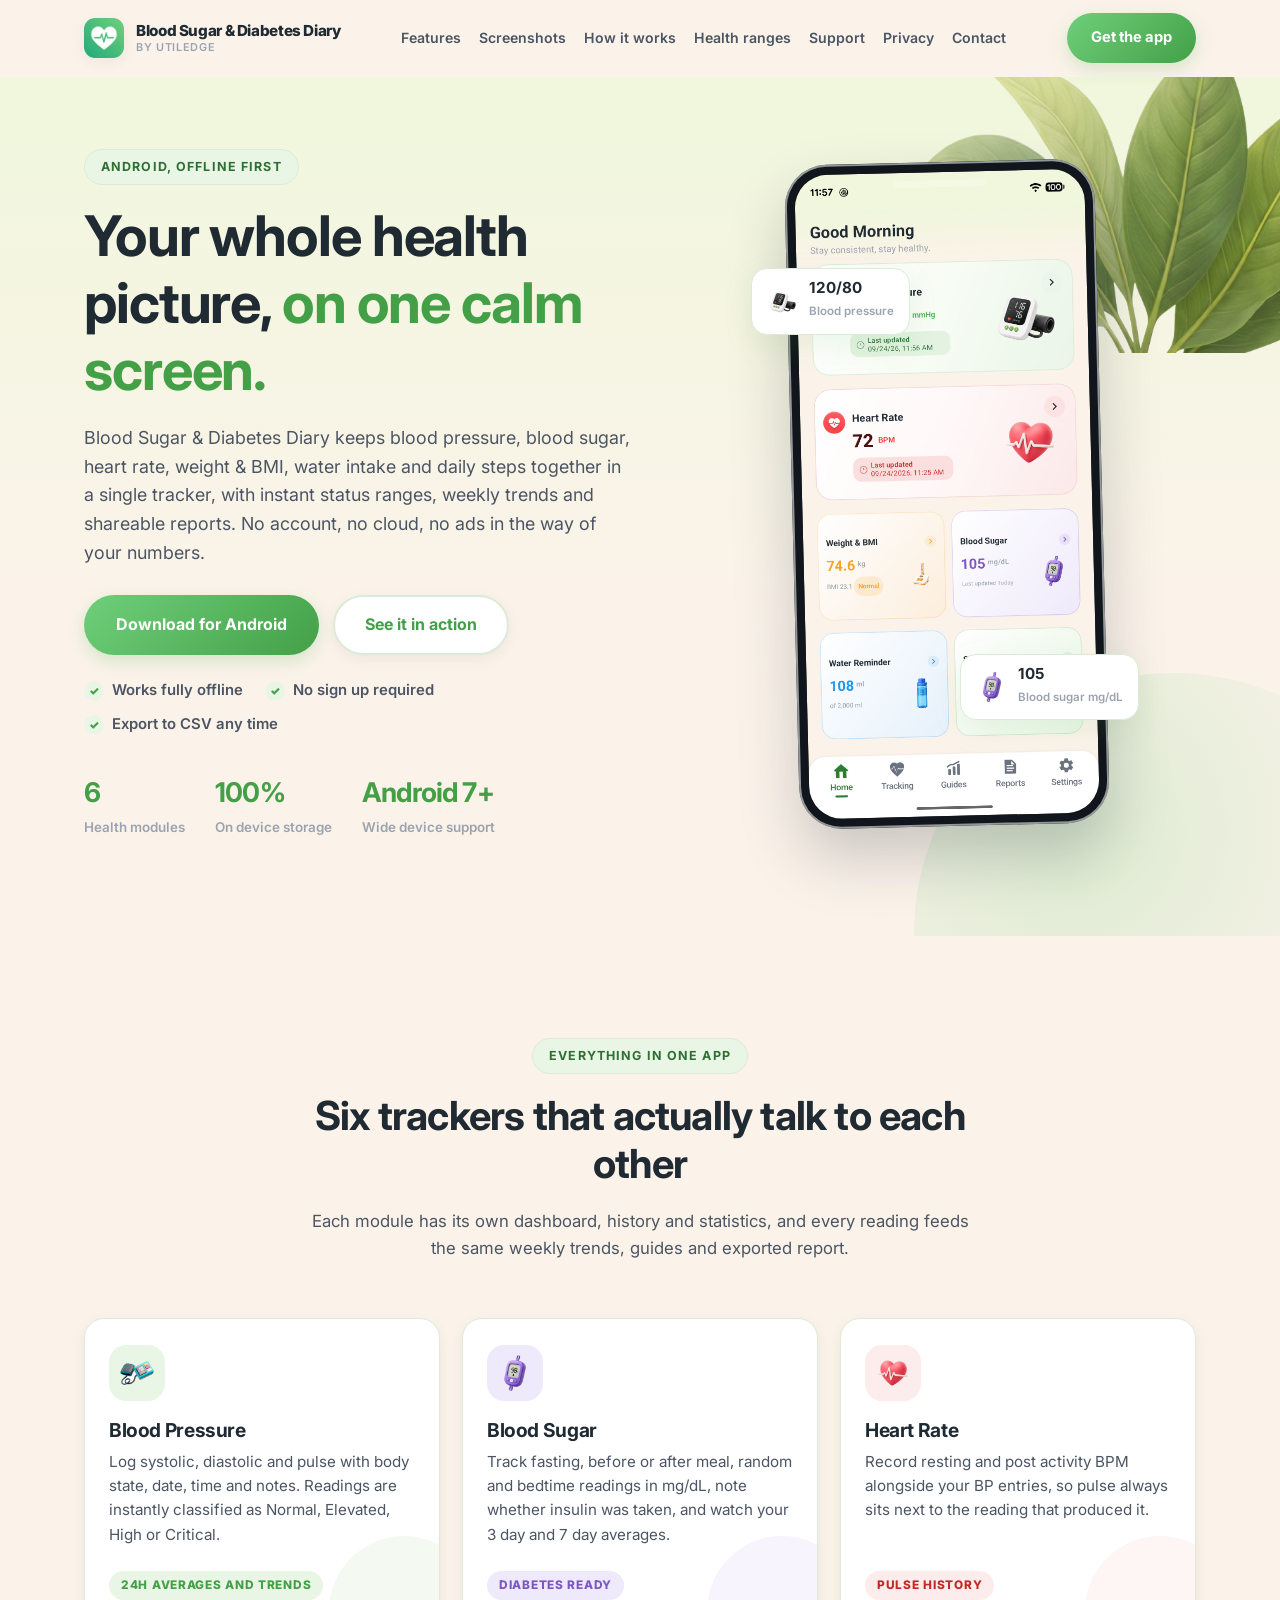
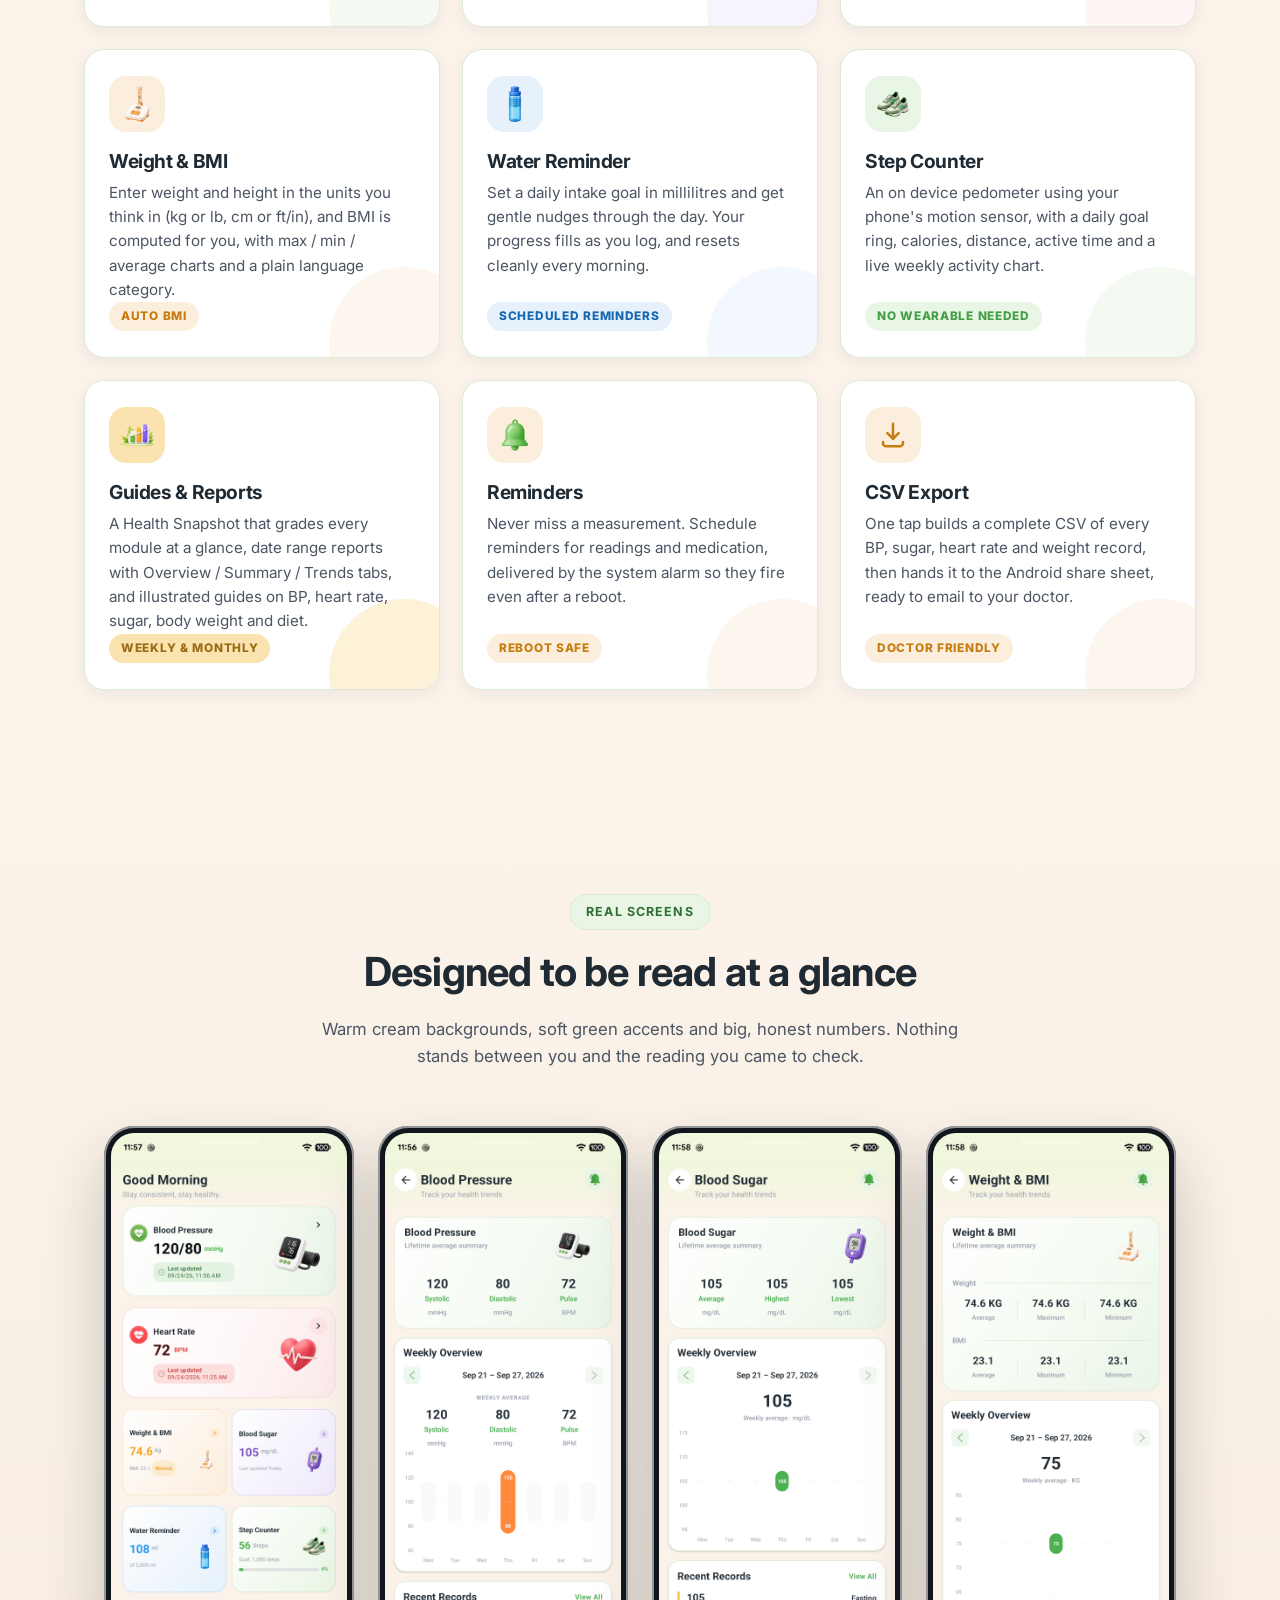
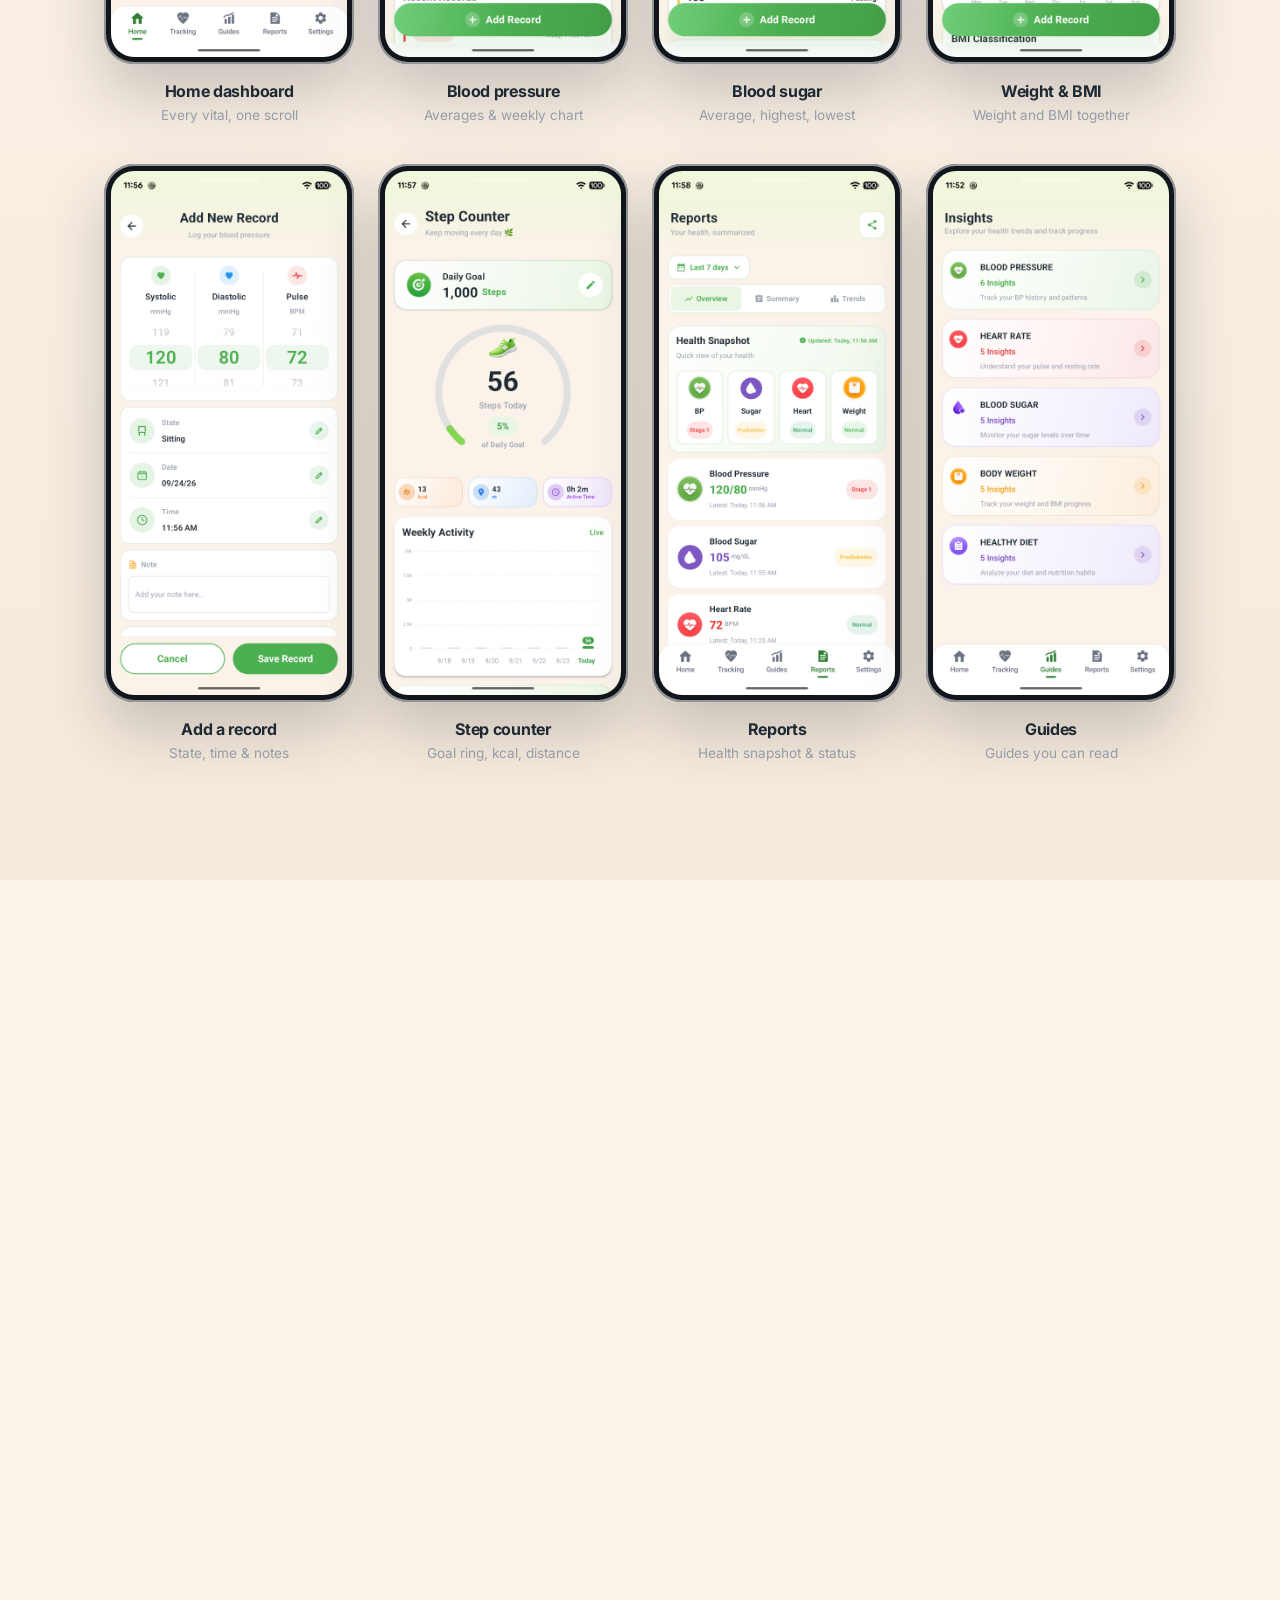
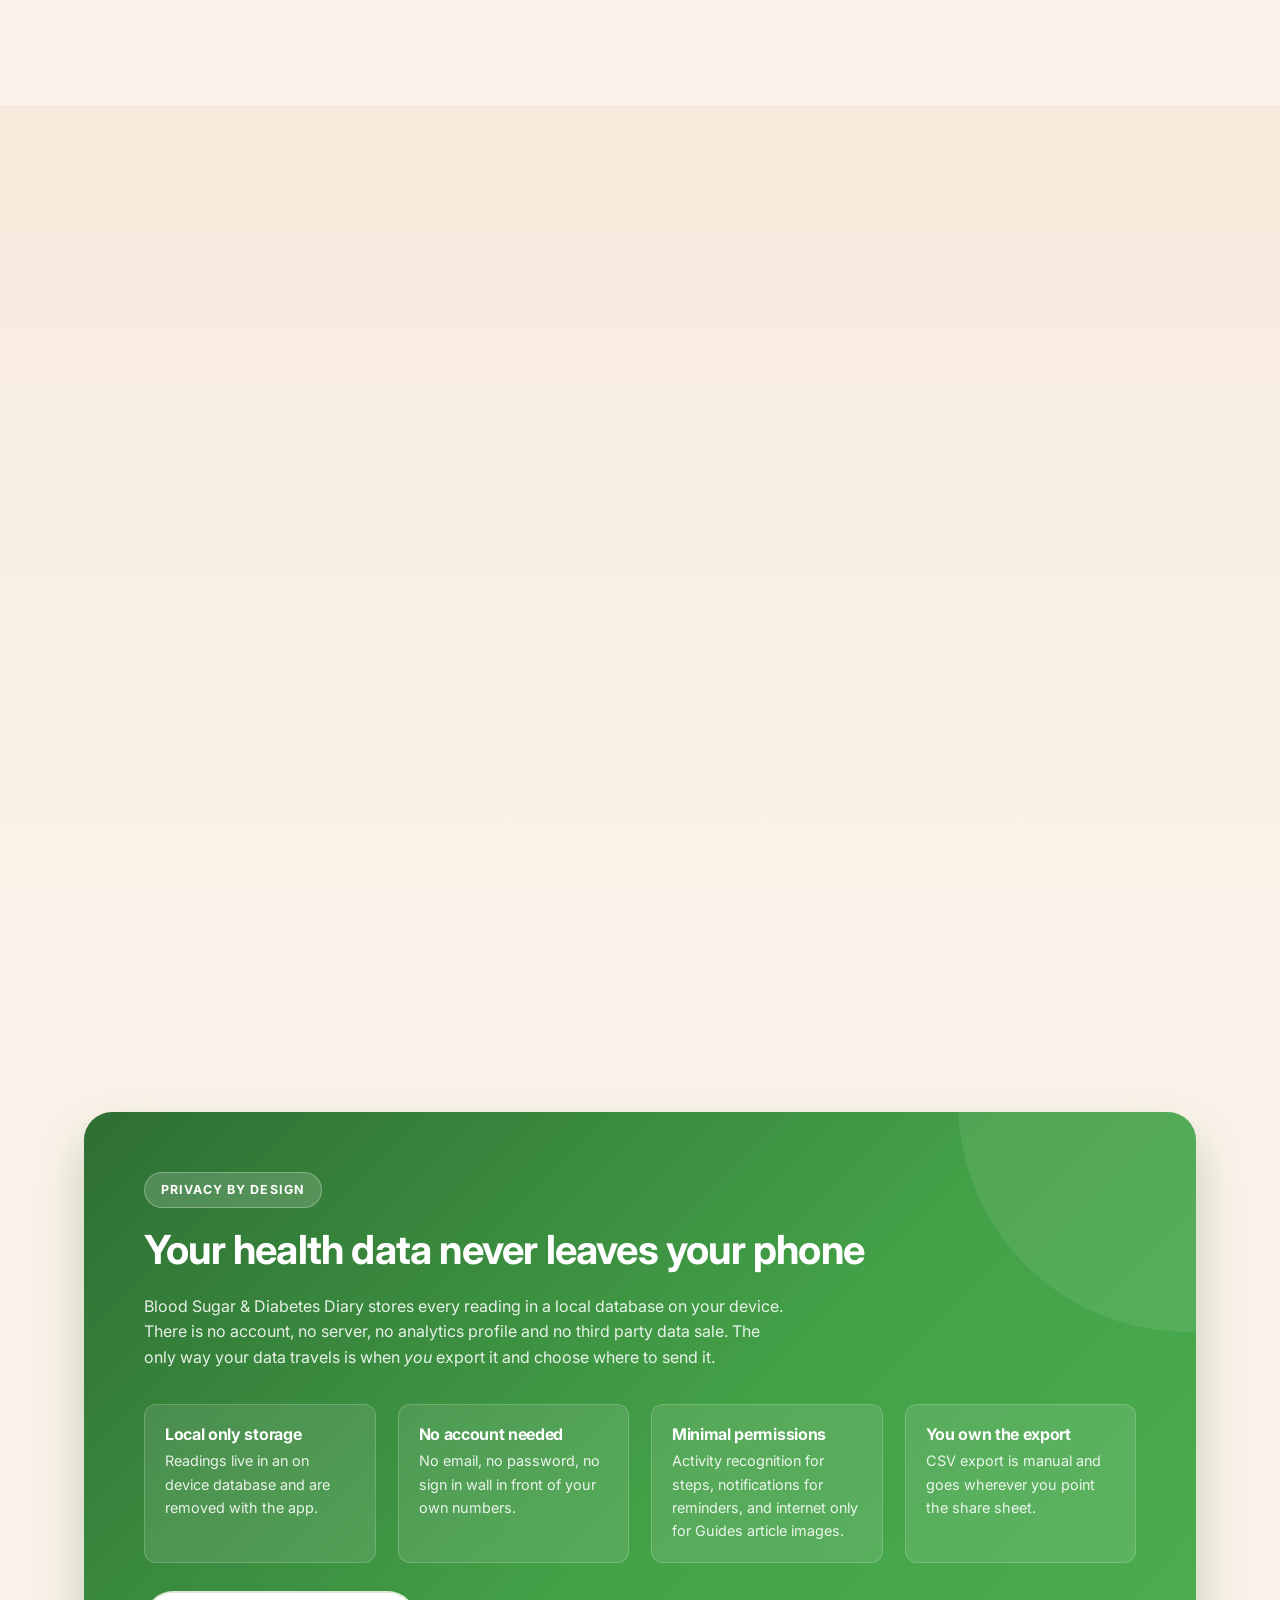
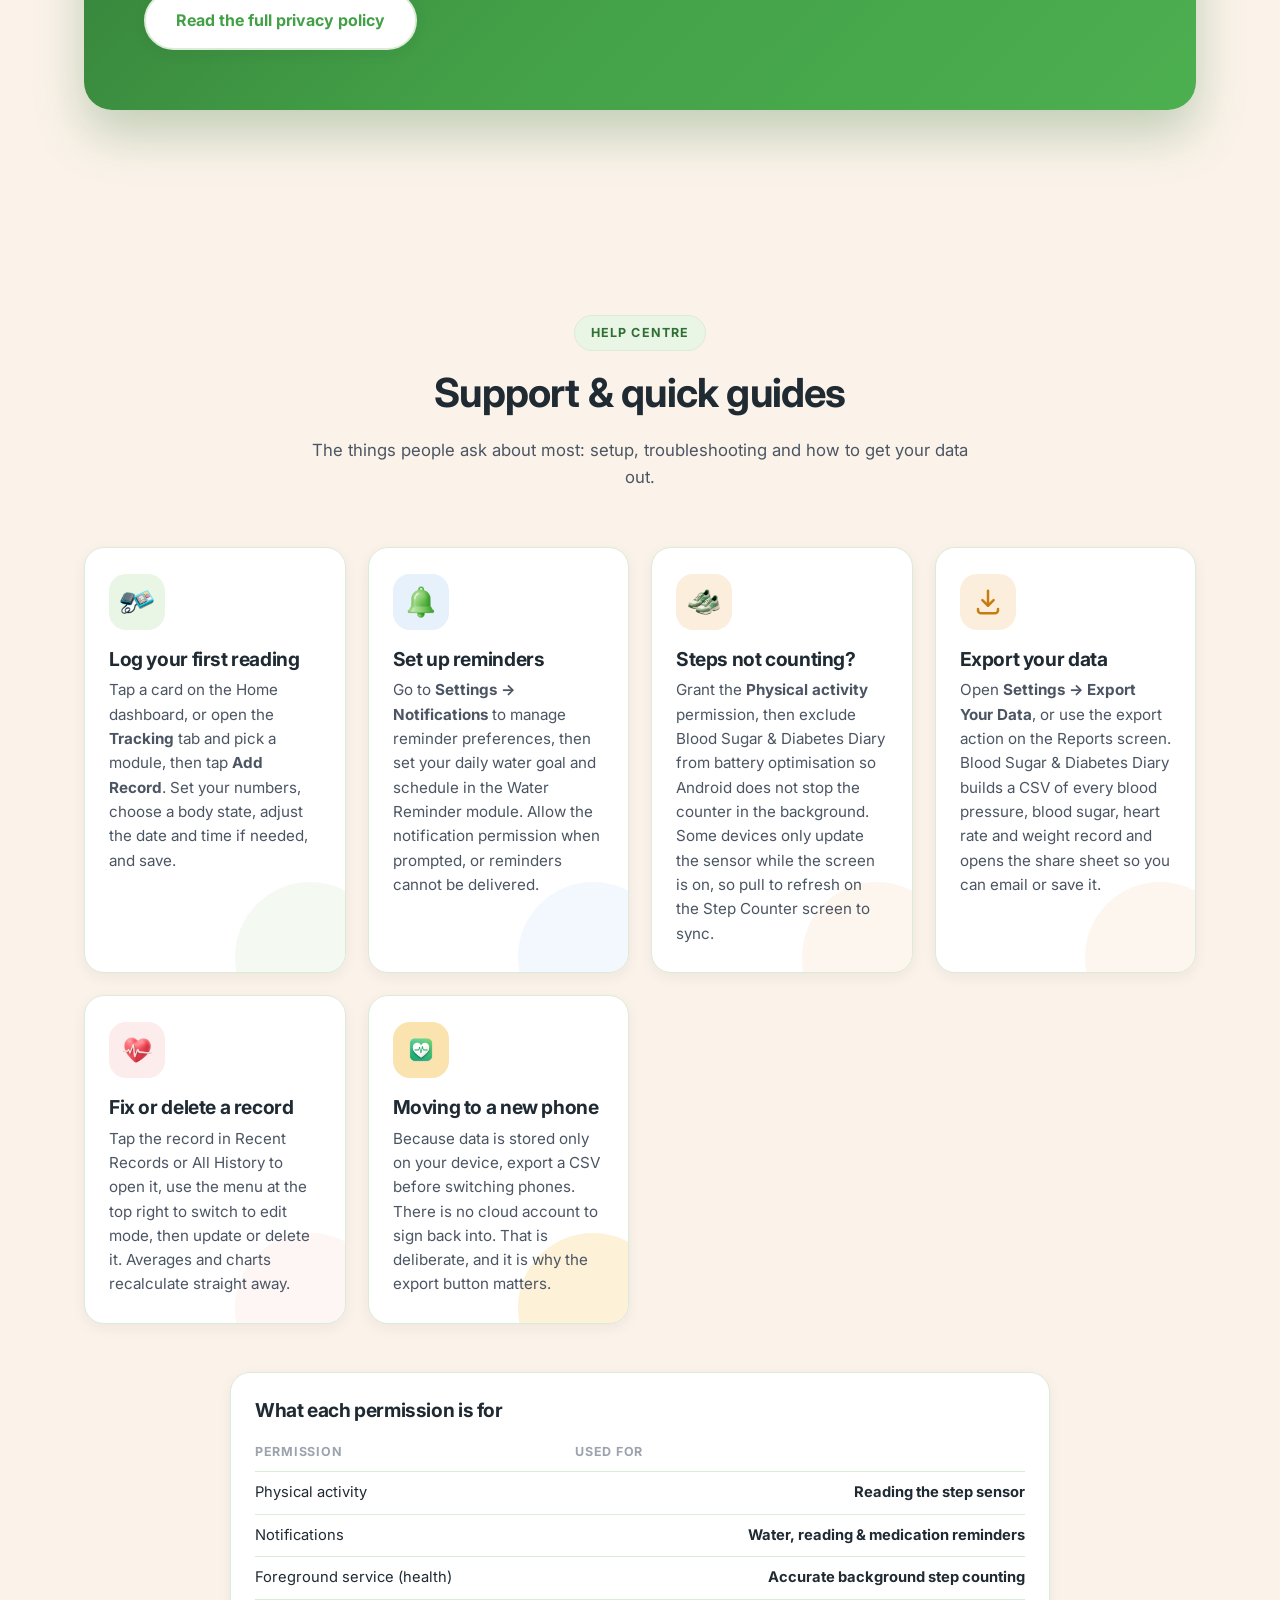
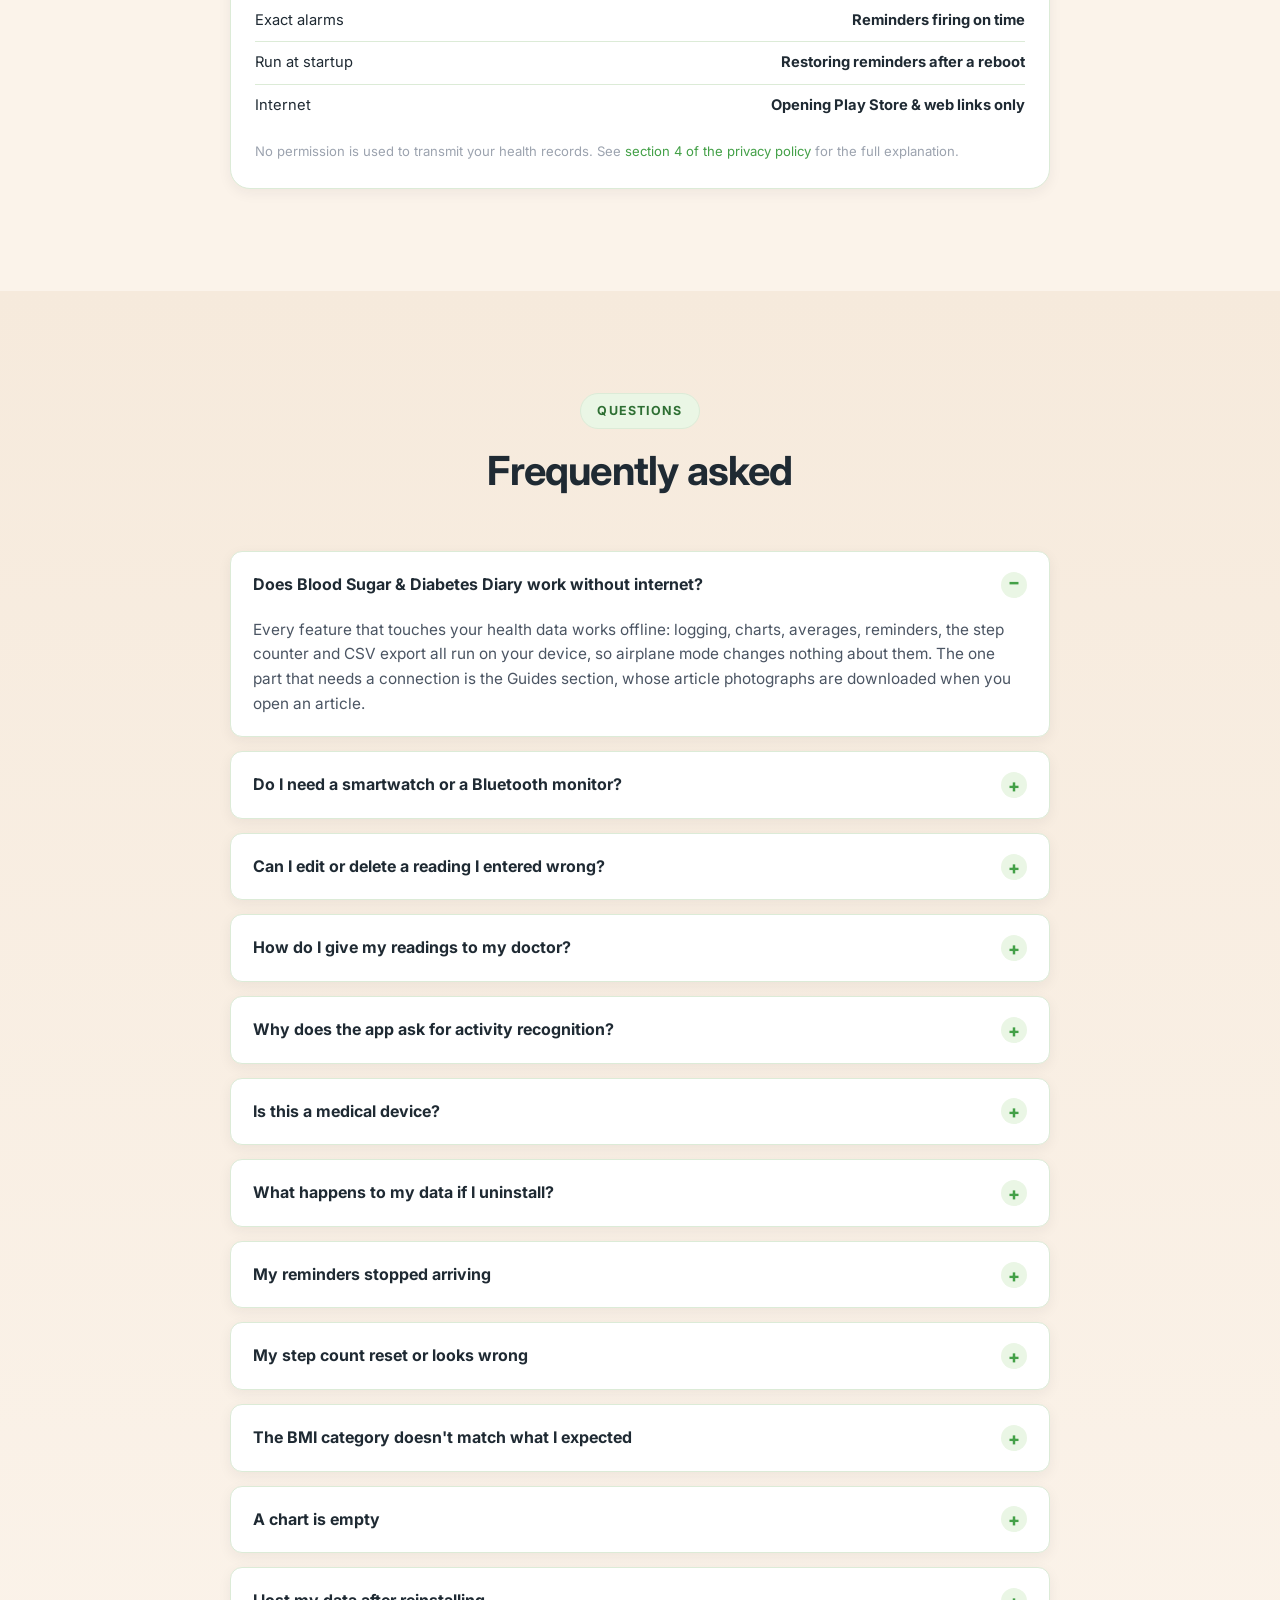
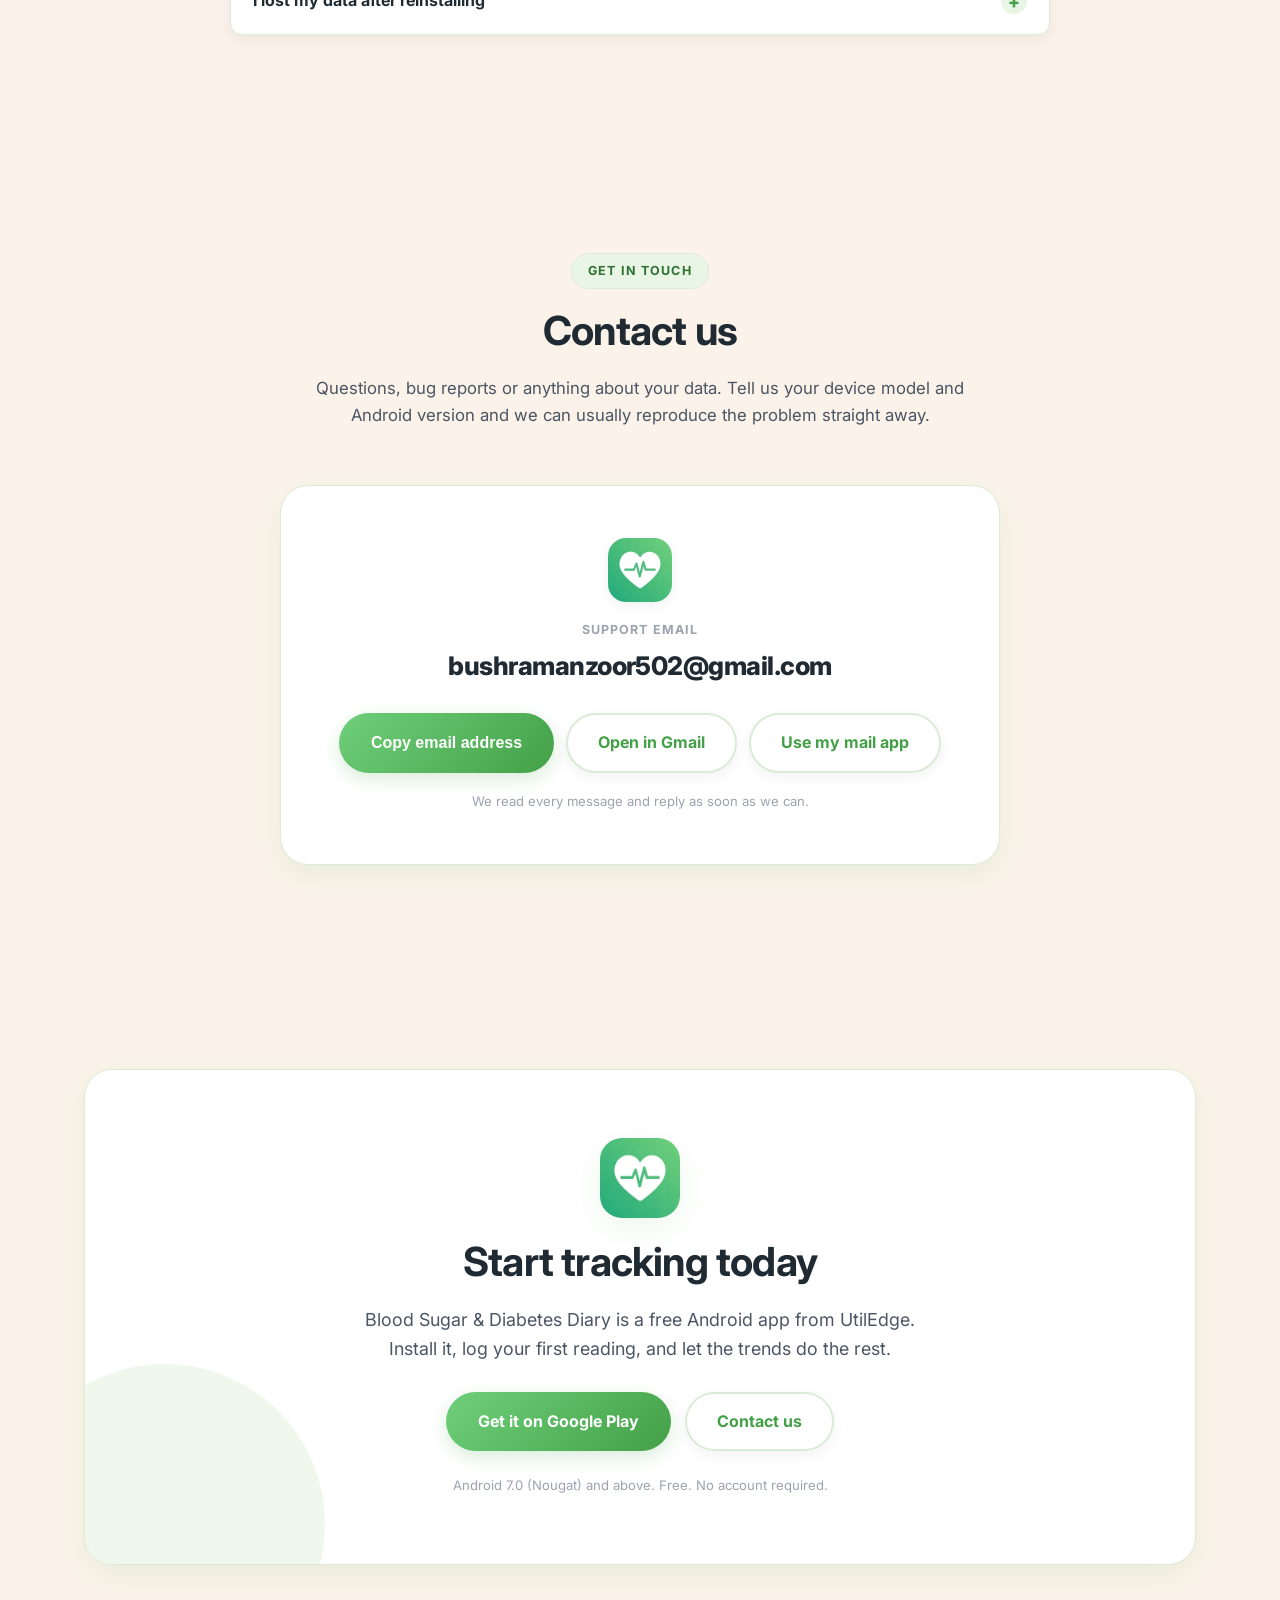
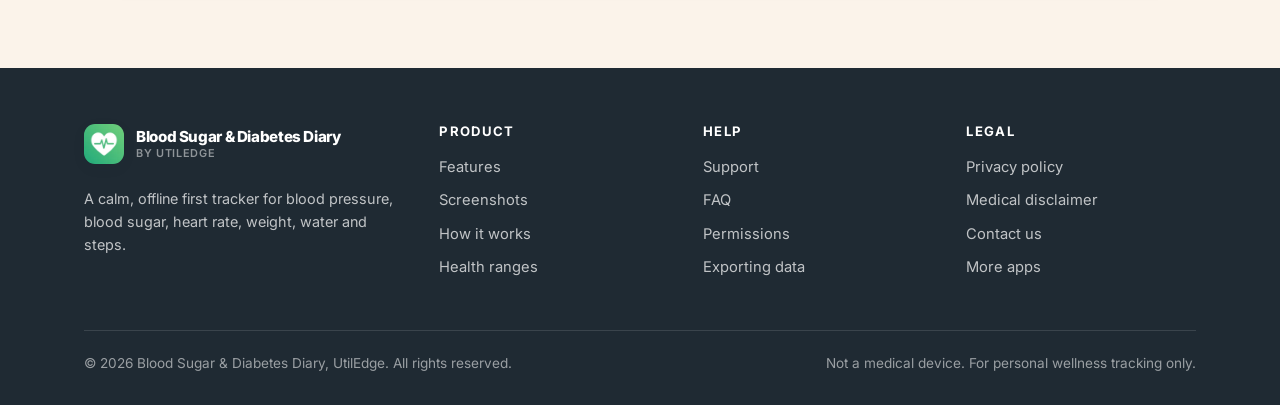
==== commit ecd445a3: "Make Contact actually work, and fix the doubled primary button Contact A bare mailto: link does noth" ====
--- a/index.html
+++ b/index.html
@@ -6,19 +6,19 @@
 <title>Blood Sugar &amp; Diabetes Diary: BP, Sugar and Health Tracker for Android</title>
 <meta name="description" content="Blood Sugar &amp; Diabetes Diary is an offline-first Android app that tracks blood pressure, blood sugar, heart rate, weight &amp; BMI, water intake and daily steps — with trends, reports and CSV export. Your data stays on your phone.">
 <meta name="theme-color" content="#FBF3EA">
-<link rel="icon" href="assets/img/icons/launcher.webp?v=6">
-<link rel="apple-touch-icon" href="assets/img/icons/app_icon.png?v=6">
+<link rel="icon" href="assets/img/icons/launcher.webp?v=9">
+<link rel="apple-touch-icon" href="assets/img/icons/app_icon.png?v=9">
 
 <meta property="og:type" content="website">
 <meta property="og:title" content="Blood Sugar &amp; Diabetes Diary: BP, Sugar and Health Tracker">
 <meta property="og:description" content="Track BP, blood sugar, heart rate, weight, water and steps in one calm, offline-first Android app.">
-<meta property="og:image" content="assets/img/screens/home.png?v=6">
+<meta property="og:image" content="assets/img/screens/home.png?v=9">
 <meta name="twitter:card" content="summary_large_image">
 
 <link rel="preconnect" href="https://fonts.googleapis.com">
 <link rel="preconnect" href="https://fonts.gstatic.com" crossorigin>
 <link href="https://fonts.googleapis.com/css2?family=Inter:wght@400;500;600;700;800;900&amp;display=swap" rel="stylesheet">
-<link rel="stylesheet" href="assets/css/style.css?v=6">
+<link rel="stylesheet" href="assets/css/style.css?v=9">
 </head>
 <body>
 
@@ -27,7 +27,7 @@
 <header class="site-header">
   <div class="wrap nav">
     <a class="brand" href="#top">
-      <img src="assets/img/icons/launcher.webp?v=6" alt="">
+      <img src="assets/img/icons/launcher.webp?v=9" alt="">
       <span class="brand-name">Blood Sugar &amp; Diabetes Diary<small>by UtilEdge</small></span>
     </a>
 
@@ -38,7 +38,7 @@
       <li><a href="#ranges">Health ranges</a></li>
       <li><a href="#support">Support</a></li>
       <li><a href="privacy.html">Privacy</a></li>
-      <li><a href="mailto:bushramanzoor502@gmail.com">Contact</a></li>
+      <li><a href="#contact">Contact</a></li>
     </ul>
 
     <div class="nav-cta">
@@ -52,7 +52,7 @@
 
 <!-- ================= HERO ================= -->
 <section class="hero" id="top">
-  <img class="hero-leaves" src="assets/img/icons/leaves.png?v=6" alt="">
+  <img class="hero-leaves" src="assets/img/icons/leaves.png?v=9" alt="">
   <div class="wrap hero-grid">
 
     <div class="hero-copy">
@@ -86,14 +86,14 @@
     <div class="hero-media">
       <div style="position:relative;max-width:340px;margin-inline:auto;">
         <div class="phone phone-hero phone-float">
-          <img src="assets/img/screens/home.png?v=6" alt="Blood Sugar &amp; Diabetes Diary home dashboard showing blood pressure, heart rate, weight, blood sugar, water and step cards">
+          <img src="assets/img/screens/home.png?v=9" alt="Blood Sugar &amp; Diabetes Diary home dashboard showing blood pressure, heart rate, weight, blood sugar, water and step cards">
         </div>
         <div class="hero-badge badge-bp">
-          <img src="assets/img/icons/bp_machine.png?v=6" alt="">
+          <img src="assets/img/icons/bp_machine.png?v=9" alt="">
           <div><b>120/80</b><small>Blood pressure</small></div>
         </div>
         <div class="hero-badge badge-steps">
-          <img src="assets/img/icons/purple_blood_sugar.png?v=6" alt="">
+          <img src="assets/img/icons/purple_blood_sugar.png?v=9" alt="">
           <div><b>105</b><small>Blood sugar mg/dL</small></div>
         </div>
       </div>
@@ -115,7 +115,7 @@
     <div class="feature-grid">
 
       <article class="f-card t-green reveal">
-        <div class="f-icon"><img src="assets/img/icons/blood_pressure.png?v=6" alt=""></div>
+        <div class="f-icon"><img src="assets/img/icons/blood_pressure.png?v=9" alt=""></div>
         <h3>Blood Pressure</h3>
         <p>Log systolic, diastolic and pulse with body state, date, time and notes.
            Readings are instantly classified as Normal, Elevated, High or Critical.</p>
@@ -123,7 +123,7 @@
       </article>
 
       <article class="f-card t-purple reveal">
-        <div class="f-icon"><img src="assets/img/icons/purple_blood_sugar.png?v=6" alt=""></div>
+        <div class="f-icon"><img src="assets/img/icons/purple_blood_sugar.png?v=9" alt=""></div>
         <h3>Blood Sugar</h3>
         <p>Track fasting, before or after meal, random and bedtime readings in mg/dL,
            note whether insulin was taken, and watch your 3 day and 7 day averages.</p>
@@ -131,7 +131,7 @@
       </article>
 
       <article class="f-card t-red reveal">
-        <div class="f-icon"><img src="assets/img/icons/heart_red.png?v=6" alt=""></div>
+        <div class="f-icon"><img src="assets/img/icons/heart_red.png?v=9" alt=""></div>
         <h3>Heart Rate</h3>
         <p>Record resting and post activity BPM alongside your BP entries, so pulse
            always sits next to the reading that produced it.</p>
@@ -139,7 +139,7 @@
       </article>
 
       <article class="f-card t-orange reveal">
-        <div class="f-icon"><img src="assets/img/icons/weight_bmi.png?v=6" alt=""></div>
+        <div class="f-icon"><img src="assets/img/icons/weight_bmi.png?v=9" alt=""></div>
         <h3>Weight &amp; BMI</h3>
         <p>Enter weight and height in the units you think in (kg or lb, cm or ft/in), and BMI is
            computed for you, with max / min / average charts and a plain language category.</p>
@@ -147,7 +147,7 @@
       </article>
 
       <article class="f-card t-blue reveal">
-        <div class="f-icon"><img src="assets/img/icons/water_bottle.png?v=6" alt=""></div>
+        <div class="f-icon"><img src="assets/img/icons/water_bottle.png?v=9" alt=""></div>
         <h3>Water Reminder</h3>
         <p>Set a daily intake goal in millilitres and get gentle nudges through the day.
            Your progress fills as you log, and resets cleanly every morning.</p>
@@ -155,7 +155,7 @@
       </article>
 
       <article class="f-card t-green reveal">
-        <div class="f-icon"><img src="assets/img/icons/green_shoes.png?v=6" alt=""></div>
+        <div class="f-icon"><img src="assets/img/icons/green_shoes.png?v=9" alt=""></div>
         <h3>Step Counter</h3>
         <p>An on device pedometer using your phone's motion sensor, with a daily goal ring,
            calories, distance, active time and a live weekly activity chart.</p>
@@ -163,7 +163,7 @@
       </article>
 
       <article class="f-card t-amber reveal">
-        <div class="f-icon"><img src="assets/img/icons/insights_pillars.png?v=6" alt=""></div>
+        <div class="f-icon"><img src="assets/img/icons/insights_pillars.png?v=9" alt=""></div>
         <h3>Guides &amp; Reports</h3>
         <p>A Health Snapshot that grades every module at a glance, date range reports with
            Overview / Summary / Trends tabs, and illustrated guides on BP, heart rate, sugar,
@@ -172,7 +172,7 @@
       </article>
 
       <article class="f-card t-orange reveal">
-        <div class="f-icon"><img src="assets/img/icons/large_bell.png?v=6" alt=""></div>
+        <div class="f-icon"><img src="assets/img/icons/large_bell.png?v=9" alt=""></div>
         <h3>Reminders</h3>
         <p>Never miss a measurement. Schedule reminders for readings and medication,
            delivered by the system alarm so they fire even after a reboot.</p>
@@ -209,7 +209,7 @@
     <div class="screens-grid reveal">
 
       <figure class="screen-item">
-        <div class="phone phone-fixed"><img src="assets/img/screens/home.png?v=6" alt="Blood Sugar &amp; Diabetes Diary home dashboard showing blood pressure, heart rate, weight, blood sugar, water intake and step cards" loading="lazy"></div>
+        <div class="phone phone-fixed"><img src="assets/img/screens/home.png?v=9" alt="Blood Sugar &amp; Diabetes Diary home dashboard showing blood pressure, heart rate, weight, blood sugar, water intake and step cards" loading="lazy"></div>
         <figcaption>
           <h4>Home dashboard</h4>
           <p>Every vital, one scroll</p>
@@ -217,7 +217,7 @@
       </figure>
 
       <figure class="screen-item">
-        <div class="phone phone-fixed"><img src="assets/img/screens/blood-pressure.png?v=6" alt="Blood pressure screen with lifetime average, weekly overview chart and recent records" loading="lazy"></div>
+        <div class="phone phone-fixed"><img src="assets/img/screens/blood-pressure.png?v=9" alt="Blood pressure screen with lifetime average, weekly overview chart and recent records" loading="lazy"></div>
         <figcaption>
           <h4>Blood pressure</h4>
           <p>Averages &amp; weekly chart</p>
@@ -225,7 +225,7 @@
       </figure>
 
       <figure class="screen-item">
-        <div class="phone phone-fixed"><img src="assets/img/screens/blood-sugar.png?v=6" alt="Blood sugar screen with average, highest and lowest readings and a weekly chart" loading="lazy"></div>
+        <div class="phone phone-fixed"><img src="assets/img/screens/blood-sugar.png?v=9" alt="Blood sugar screen with average, highest and lowest readings and a weekly chart" loading="lazy"></div>
         <figcaption>
           <h4>Blood sugar</h4>
           <p>Average, highest, lowest</p>
@@ -233,7 +233,7 @@
       </figure>
 
       <figure class="screen-item">
-        <div class="phone phone-fixed"><img src="assets/img/screens/weight-bmi.png?v=6" alt="Weight and BMI screen with average, maximum and minimum values" loading="lazy"></div>
+        <div class="phone phone-fixed"><img src="assets/img/screens/weight-bmi.png?v=9" alt="Weight and BMI screen with average, maximum and minimum values" loading="lazy"></div>
         <figcaption>
           <h4>Weight &amp; BMI</h4>
           <p>Weight and BMI together</p>
@@ -241,7 +241,7 @@
       </figure>
 
       <figure class="screen-item">
-        <div class="phone phone-fixed"><img src="assets/img/screens/add-record.png?v=6" alt="Add new record screen with systolic, diastolic, pulse, body state, date, time and note" loading="lazy"></div>
+        <div class="phone phone-fixed"><img src="assets/img/screens/add-record.png?v=9" alt="Add new record screen with systolic, diastolic, pulse, body state, date, time and note" loading="lazy"></div>
         <figcaption>
           <h4>Add a record</h4>
           <p>State, time &amp; notes</p>
@@ -249,7 +249,7 @@
       </figure>
 
       <figure class="screen-item">
-        <div class="phone phone-fixed"><img src="assets/img/screens/step-counter.png?v=6" alt="Step counter with daily goal ring, calories, distance, active time and weekly activity" loading="lazy"></div>
+        <div class="phone phone-fixed"><img src="assets/img/screens/step-counter.png?v=9" alt="Step counter with daily goal ring, calories, distance, active time and weekly activity" loading="lazy"></div>
         <figcaption>
           <h4>Step counter</h4>
           <p>Goal ring, kcal, distance</p>
@@ -257,7 +257,7 @@
       </figure>
 
       <figure class="screen-item">
-        <div class="phone phone-fixed"><img src="assets/img/screens/reports.png?v=6" alt="Reports screen with health snapshot and per-module status badges" loading="lazy"></div>
+        <div class="phone phone-fixed"><img src="assets/img/screens/reports.png?v=9" alt="Reports screen with health snapshot and per-module status badges" loading="lazy"></div>
         <figcaption>
           <h4>Reports</h4>
           <p>Health snapshot &amp; status</p>
@@ -265,7 +265,7 @@
       </figure>
 
       <figure class="screen-item">
-        <div class="phone phone-fixed"><img src="assets/img/screens/guides.png?v=6" alt="Guides screen listing guide categories for blood pressure, heart rate, blood sugar, body weight and healthy diet" loading="lazy"></div>
+        <div class="phone phone-fixed"><img src="assets/img/screens/guides.png?v=9" alt="Guides screen listing guide categories for blood pressure, heart rate, blood sugar, body weight and healthy diet" loading="lazy"></div>
         <figcaption>
           <h4>Guides</h4>
           <p>Guides you can read</p>
@@ -308,7 +308,7 @@
 
     <div class="split-media reveal">
       <div class="phone" style="max-width:290px;">
-        <img src="assets/img/screens/add-record.png?v=6" alt="Logging a blood pressure reading in Blood Sugar &amp; Diabetes Diary">
+        <img src="assets/img/screens/add-record.png?v=9" alt="Logging a blood pressure reading in Blood Sugar &amp; Diabetes Diary">
       </div>
     </div>
   </div>
@@ -327,7 +327,7 @@
     <div class="range-grid">
 
       <div class="range-card reveal">
-        <h3><img src="assets/img/icons/blood_pressure.png?v=6" alt=""> Blood pressure</h3>
+        <h3><img src="assets/img/icons/blood_pressure.png?v=9" alt=""> Blood pressure</h3>
         <table>
           <thead><tr><th>Category</th><th>mmHg</th></tr></thead>
           <tbody>
@@ -341,7 +341,7 @@
       </div>
 
       <div class="range-card reveal">
-        <h3><img src="assets/img/icons/purple_blood_sugar.png?v=6" alt=""> Blood sugar</h3>
+        <h3><img src="assets/img/icons/purple_blood_sugar.png?v=9" alt=""> Blood sugar</h3>
         <table>
           <thead><tr><th>Measurement</th><th>mg/dL</th></tr></thead>
           <tbody>
@@ -355,7 +355,7 @@
       </div>
 
       <div class="range-card reveal">
-        <h3><img src="assets/img/icons/heart_red.png?v=6" alt=""> Heart rate &amp; BMI</h3>
+        <h3><img src="assets/img/icons/heart_red.png?v=9" alt=""> Heart rate &amp; BMI</h3>
         <table>
           <thead><tr><th>Measure</th><th>Healthy</th></tr></thead>
           <tbody>
@@ -429,7 +429,7 @@
     <div class="support-grid">
 
       <article class="f-card t-green reveal" id="first-reading">
-        <div class="f-icon"><img src="assets/img/icons/blood_pressure.png?v=6" alt=""></div>
+        <div class="f-icon"><img src="assets/img/icons/blood_pressure.png?v=9" alt=""></div>
         <h3>Log your first reading</h3>
         <p>Tap a card on the Home dashboard, or open the <strong>Tracking</strong> tab and pick a
            module, then tap <strong>Add Record</strong>. Set your numbers, choose a body state,
@@ -437,7 +437,7 @@
       </article>
 
       <article class="f-card t-blue reveal" id="reminders">
-        <div class="f-icon"><img src="assets/img/icons/large_bell.png?v=6" alt=""></div>
+        <div class="f-icon"><img src="assets/img/icons/large_bell.png?v=9" alt=""></div>
         <h3>Set up reminders</h3>
         <p>Go to <strong>Settings → Notifications</strong> to manage reminder preferences, then set
            your daily water goal and schedule in the Water Reminder module. Allow the notification
@@ -445,7 +445,7 @@
       </article>
 
       <article class="f-card t-orange reveal" id="steps">
-        <div class="f-icon"><img src="assets/img/icons/green_shoes.png?v=6" alt=""></div>
+        <div class="f-icon"><img src="assets/img/icons/green_shoes.png?v=9" alt=""></div>
         <h3>Steps not counting?</h3>
         <p>Grant the <strong>Physical activity</strong> permission, then exclude Blood Sugar &amp; Diabetes Diary from
            battery optimisation so Android does not stop the counter in the background. Some
@@ -468,7 +468,7 @@
       </article>
 
       <article class="f-card t-red reveal" id="edit">
-        <div class="f-icon"><img src="assets/img/icons/heart_red.png?v=6" alt=""></div>
+        <div class="f-icon"><img src="assets/img/icons/heart_red.png?v=9" alt=""></div>
         <h3>Fix or delete a record</h3>
         <p>Tap the record in Recent Records or All History to open it, use the menu at the top right
            to switch to edit mode, then update or delete it. Averages and charts recalculate straight
@@ -476,7 +476,7 @@
       </article>
 
       <article class="f-card t-amber reveal" id="backup">
-        <div class="f-icon"><img src="assets/img/icons/app_icon.png?v=6" alt=""></div>
+        <div class="f-icon"><img src="assets/img/icons/app_icon.png?v=9" alt=""></div>
         <h3>Moving to a new phone</h3>
         <p>Because data is stored only on your device, export a CSV before switching phones. There
            is no cloud account to sign back into. That is deliberate, and it is why the export
@@ -589,11 +589,40 @@
   </div>
 </section>
 
+<!-- ================= CONTACT ================= -->
+<section id="contact">
+  <div class="wrap">
+    <div class="section-head reveal">
+      <span class="eyebrow">Get in touch</span>
+      <h2>Contact us</h2>
+      <p>Questions, bug reports or anything about your data. Tell us your device model and
+         Android version and we can usually reproduce the problem straight away.</p>
+    </div>
+
+    <div class="contact-card reveal">
+      <img class="contact-mark" src="assets/img/icons/launcher.webp" alt="">
+      <p class="contact-label">Support email</p>
+      <p class="contact-address" id="contactEmail">bushramanzoor502@gmail.com</p>
+
+      <div class="contact-actions">
+        <button class="btn btn-primary" type="button" id="copyEmail"
+                data-email="bushramanzoor502@gmail.com">Copy email address</button>
+        <a class="btn btn-ghost"
+           href="https://mail.google.com/mail/?view=cm&amp;fs=1&amp;to=bushramanzoor502@gmail.com"
+           target="_blank" rel="noopener">Open in Gmail</a>
+        <a class="btn btn-ghost" href="mailto:bushramanzoor502@gmail.com">Use my mail app</a>
+      </div>
+
+      <p class="note-small" id="copyNote">We read every message and reply as soon as we can.</p>
+    </div>
+  </div>
+</section>
+
 <!-- ================= FINAL CTA ================= -->
 <section id="get" class="cta-final">
   <div class="wrap">
     <div class="inner reveal">
-      <img class="mark" src="assets/img/icons/launcher.webp?v=6" alt="Blood Sugar &amp; Diabetes Diary app icon">
+      <img class="mark" src="assets/img/icons/launcher.webp?v=9" alt="Blood Sugar &amp; Diabetes Diary app icon">
       <h2>Start tracking today</h2>
       <p class="lede" style="max-width:560px;margin-inline:auto;">
         Blood Sugar &amp; Diabetes Diary is a free Android app from UtilEdge. Install it, log your first reading,
@@ -602,7 +631,7 @@
 
       <div class="hero-actions">
         <a class="btn btn-primary" href="https://play.google.com/store/apps/details?id=com.my.diabetes.bloodpressure.tracker" target="_blank" rel="noopener">Get it on Google Play</a>
-        <a class="btn btn-ghost" href="mailto:bushramanzoor502@gmail.com">Contact us</a>
+        <a class="btn btn-ghost" href="#contact">Contact us</a>
       </div>
 
       <p class="note-small">Android 7.0 (Nougat) and above. Free. No account required.</p>
@@ -617,7 +646,7 @@
     <div class="footer-grid">
       <div>
         <a class="brand" href="#top">
-          <img src="assets/img/icons/launcher.webp?v=6" alt="">
+          <img src="assets/img/icons/launcher.webp?v=9" alt="">
           <span class="brand-name">Blood Sugar &amp; Diabetes Diary<small>by UtilEdge</small></span>
         </a>
         <p class="footer-about">
@@ -651,7 +680,7 @@
         <ul>
           <li><a href="privacy.html">Privacy policy</a></li>
           <li><a href="privacy.html#disclaimer">Medical disclaimer</a></li>
-          <li><a href="mailto:bushramanzoor502@gmail.com">Contact us</a></li>
+          <li><a href="#contact">Contact us</a></li>
           <li><a href="https://play.google.com/store/apps/developer?id=UtilEdge" target="_blank" rel="noopener">More apps</a></li>
         </ul>
       </div>
@@ -666,6 +695,6 @@
 
 <a class="to-top" href="#top" aria-label="Back to top">↑</a>
 
-<script src="assets/js/main.js?v=6"></script>
+<script src="assets/js/main.js?v=9"></script>
 </body>
 </html>
--- a/assets/css/style.css
+++ b/assets/css/style.css
@@ -707,3 +707,52 @@
 @media (max-width: 1000px) {
   .nav-cta .btn { padding: 9px 16px; font-size: .85rem; }
 }
+
+/* ---------- Primary button: one pill, not two ----------
+   .btn carries `border: 2px solid transparent` for the ghost variant. On the gradient
+   primary that transparent border still gets painted under, and because the border-box
+   and padding-box corner curves differ, it left a visible darker rim that read as a
+   second button behind the first. The primary drops the border entirely and takes the
+   2px back as padding, so the box size is unchanged. */
+.btn-primary {
+  border: 0;
+  padding: 17px 32px;
+  background-clip: padding-box;
+}
+.btn-primary.btn-sm { padding: 13px 24px; }
+
+/* ---------- Contact ---------- */
+.contact-card {
+  background: var(--white);
+  border: 1px solid var(--green-border);
+  border-radius: var(--radius-lg);
+  padding: clamp(32px, 5vw, 52px);
+  box-shadow: var(--card-shadow);
+  text-align: center;
+  max-width: 720px;
+  margin-inline: auto;
+  position: relative;
+  overflow: hidden;
+}
+.contact-card > * { position: relative; z-index: 1; }
+
+.contact-mark {
+  width: 64px; height: 64px; border-radius: 18px;
+  margin: 0 auto 18px; box-shadow: var(--card-shadow-sm);
+}
+.contact-label {
+  font-size: .78rem; font-weight: 700; letter-spacing: .09em;
+  text-transform: uppercase; color: var(--muted); margin: 0 0 6px;
+}
+.contact-address {
+  font-size: clamp(1.15rem, 3.2vw, 1.6rem);
+  font-weight: 800; letter-spacing: -.02em;
+  color: var(--ink); margin: 0 0 26px;
+  word-break: break-all;
+}
+.contact-actions {
+  display: flex; flex-wrap: wrap; gap: 12px; justify-content: center;
+  margin-bottom: 18px;
+}
+.contact-card .note-small { margin: 0; }
+.contact-card .note-small.is-copied { color: var(--green-dark); font-weight: 700; }
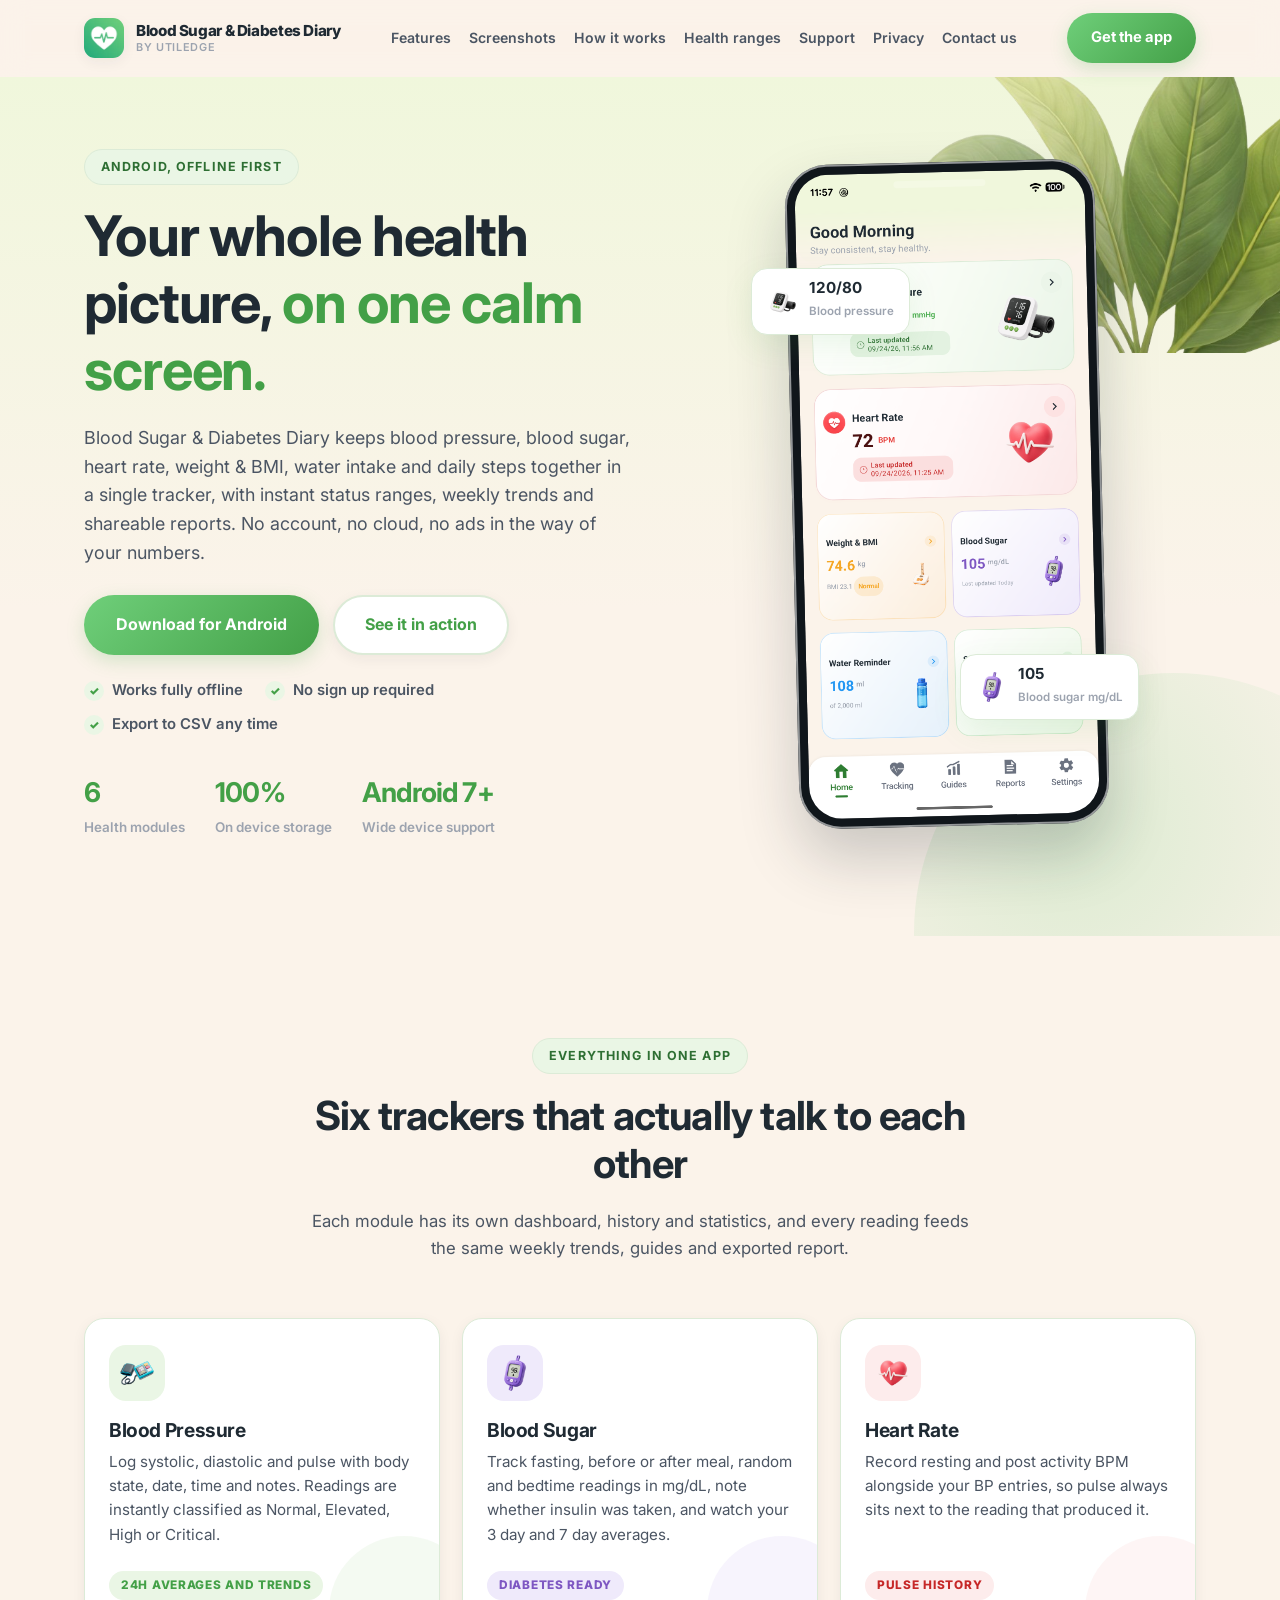
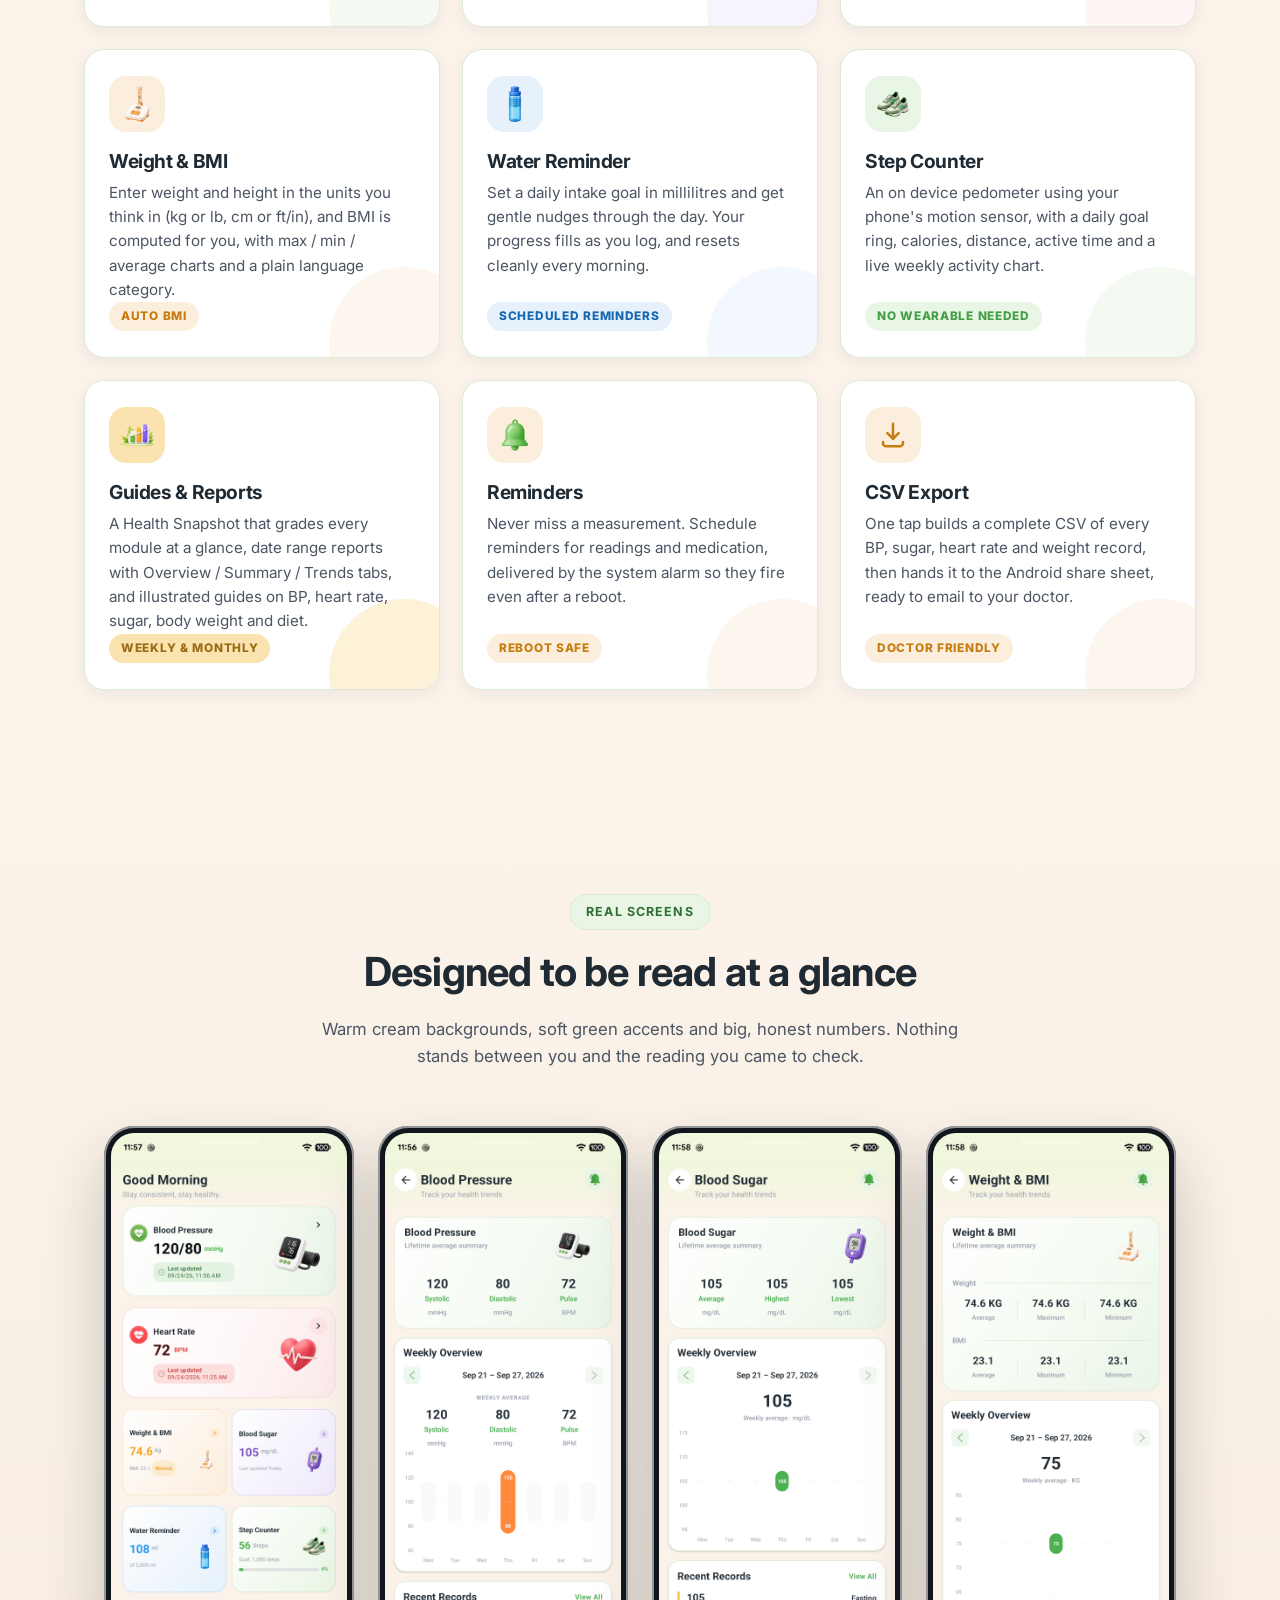
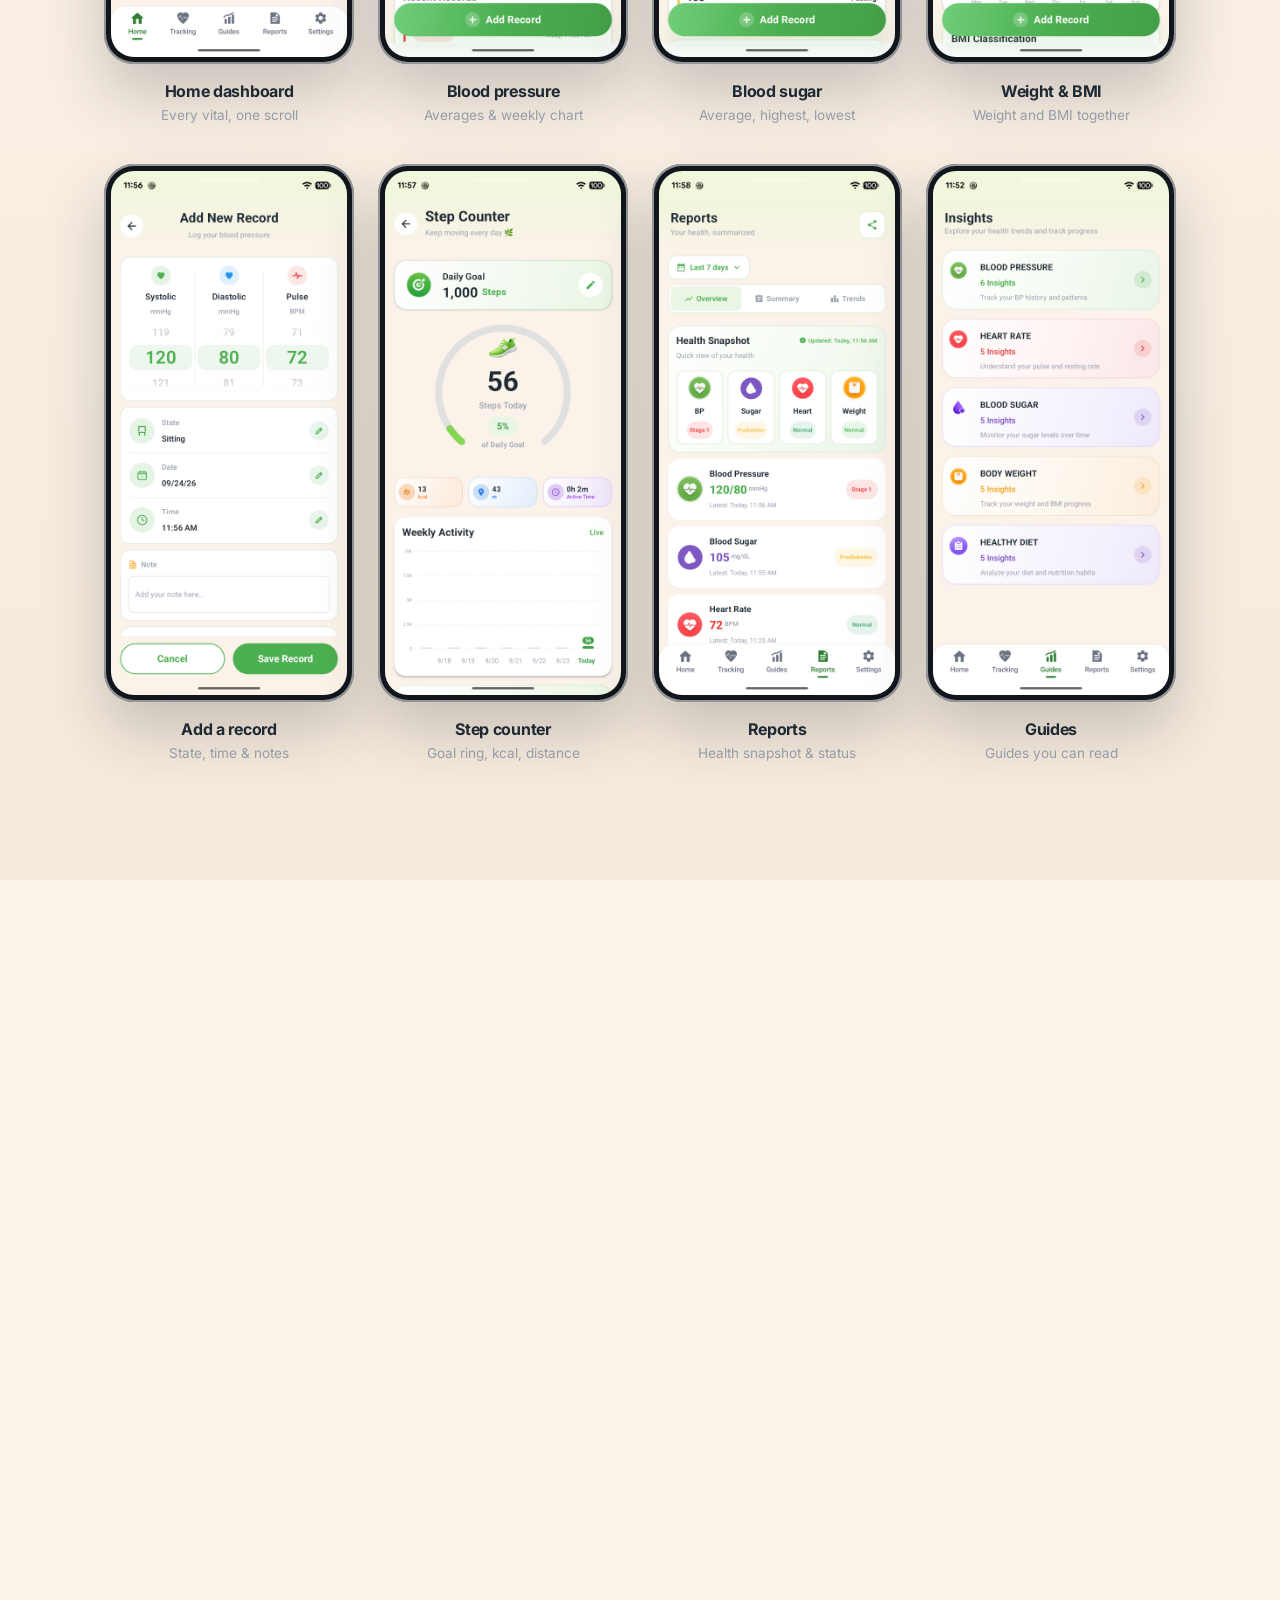
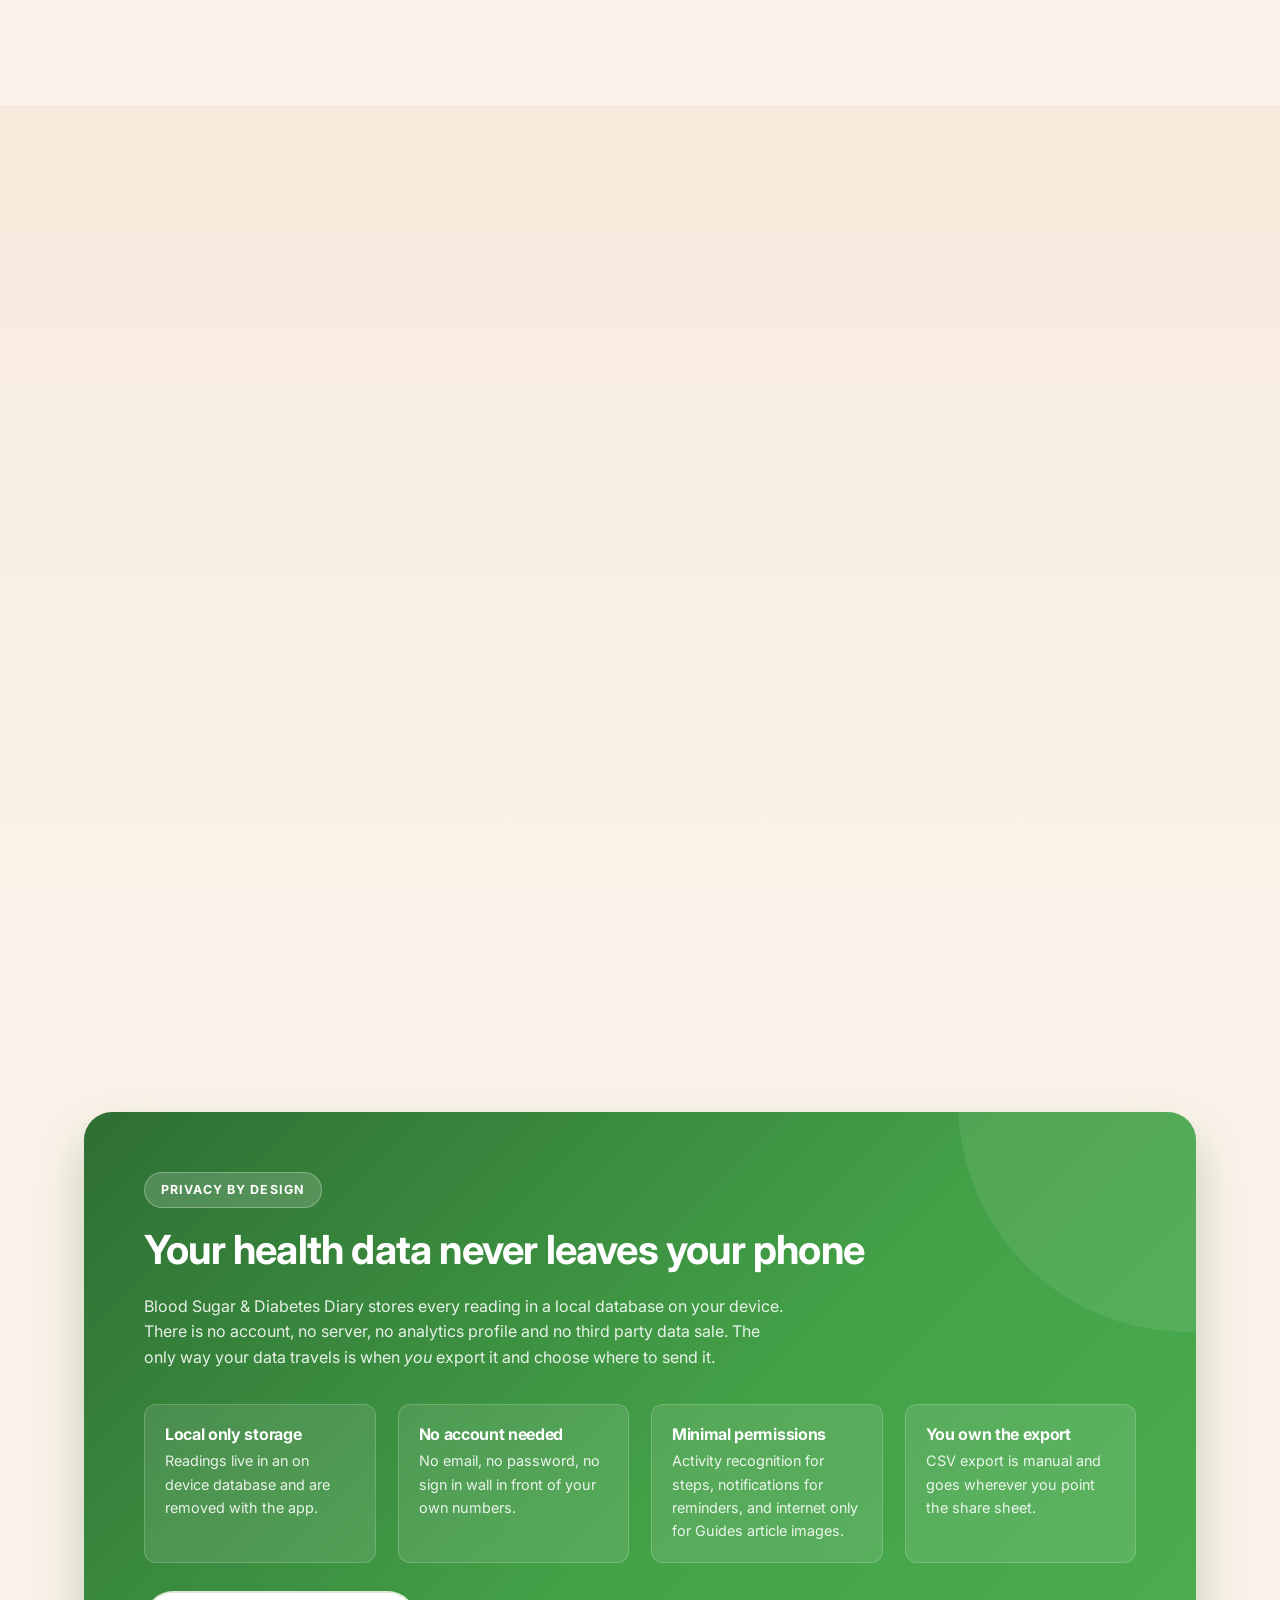
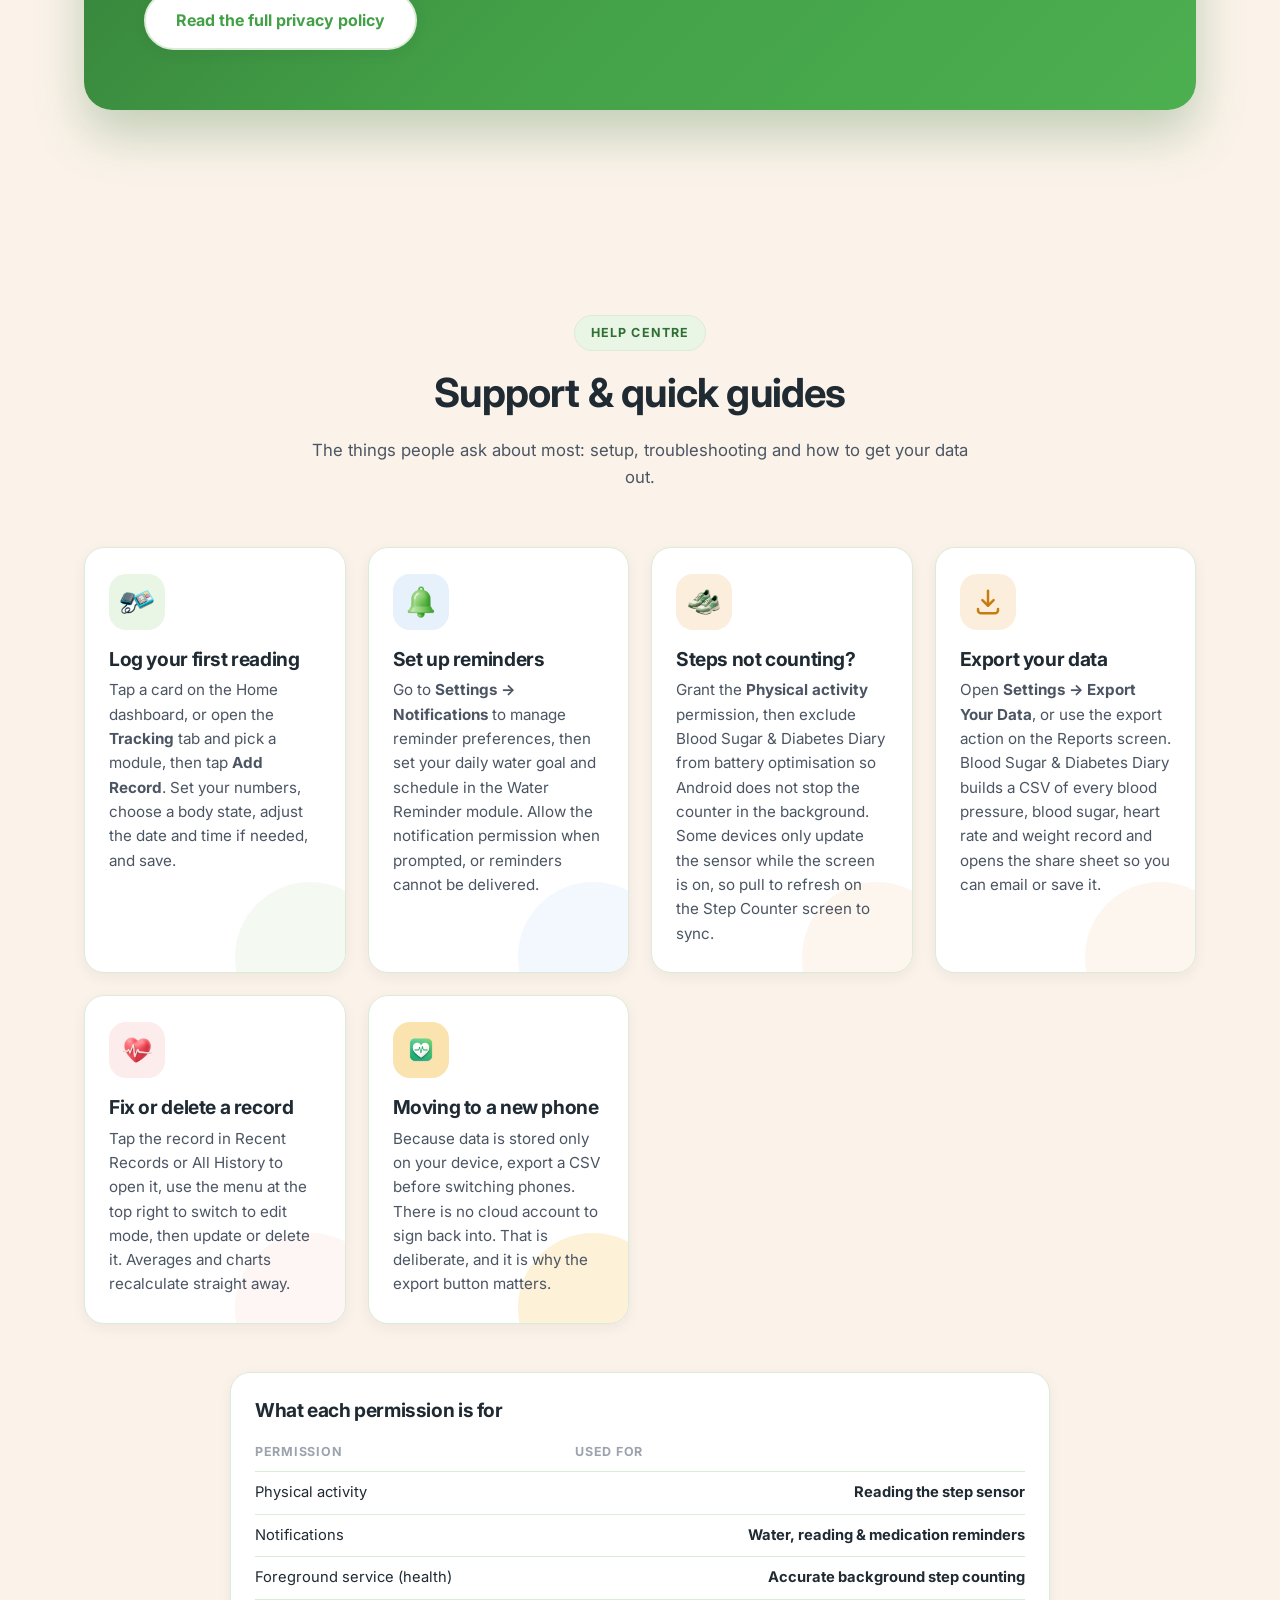
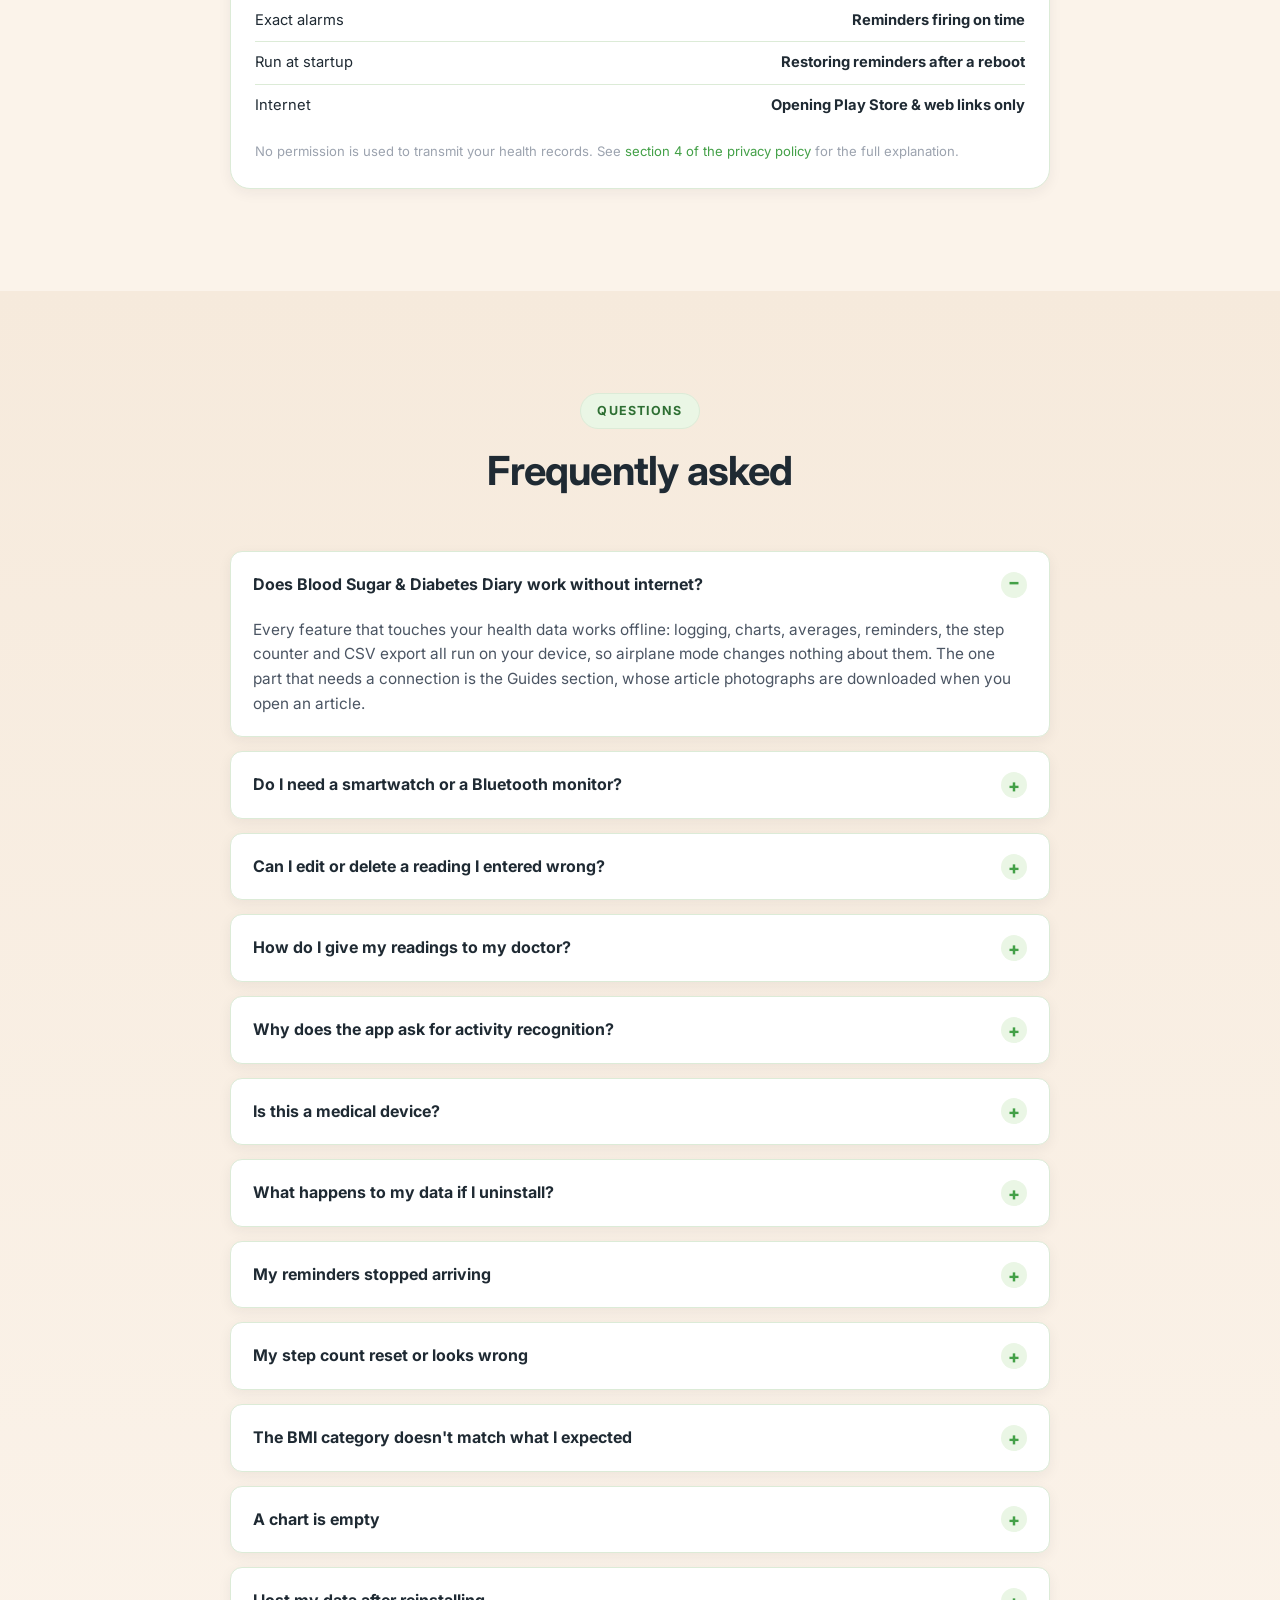
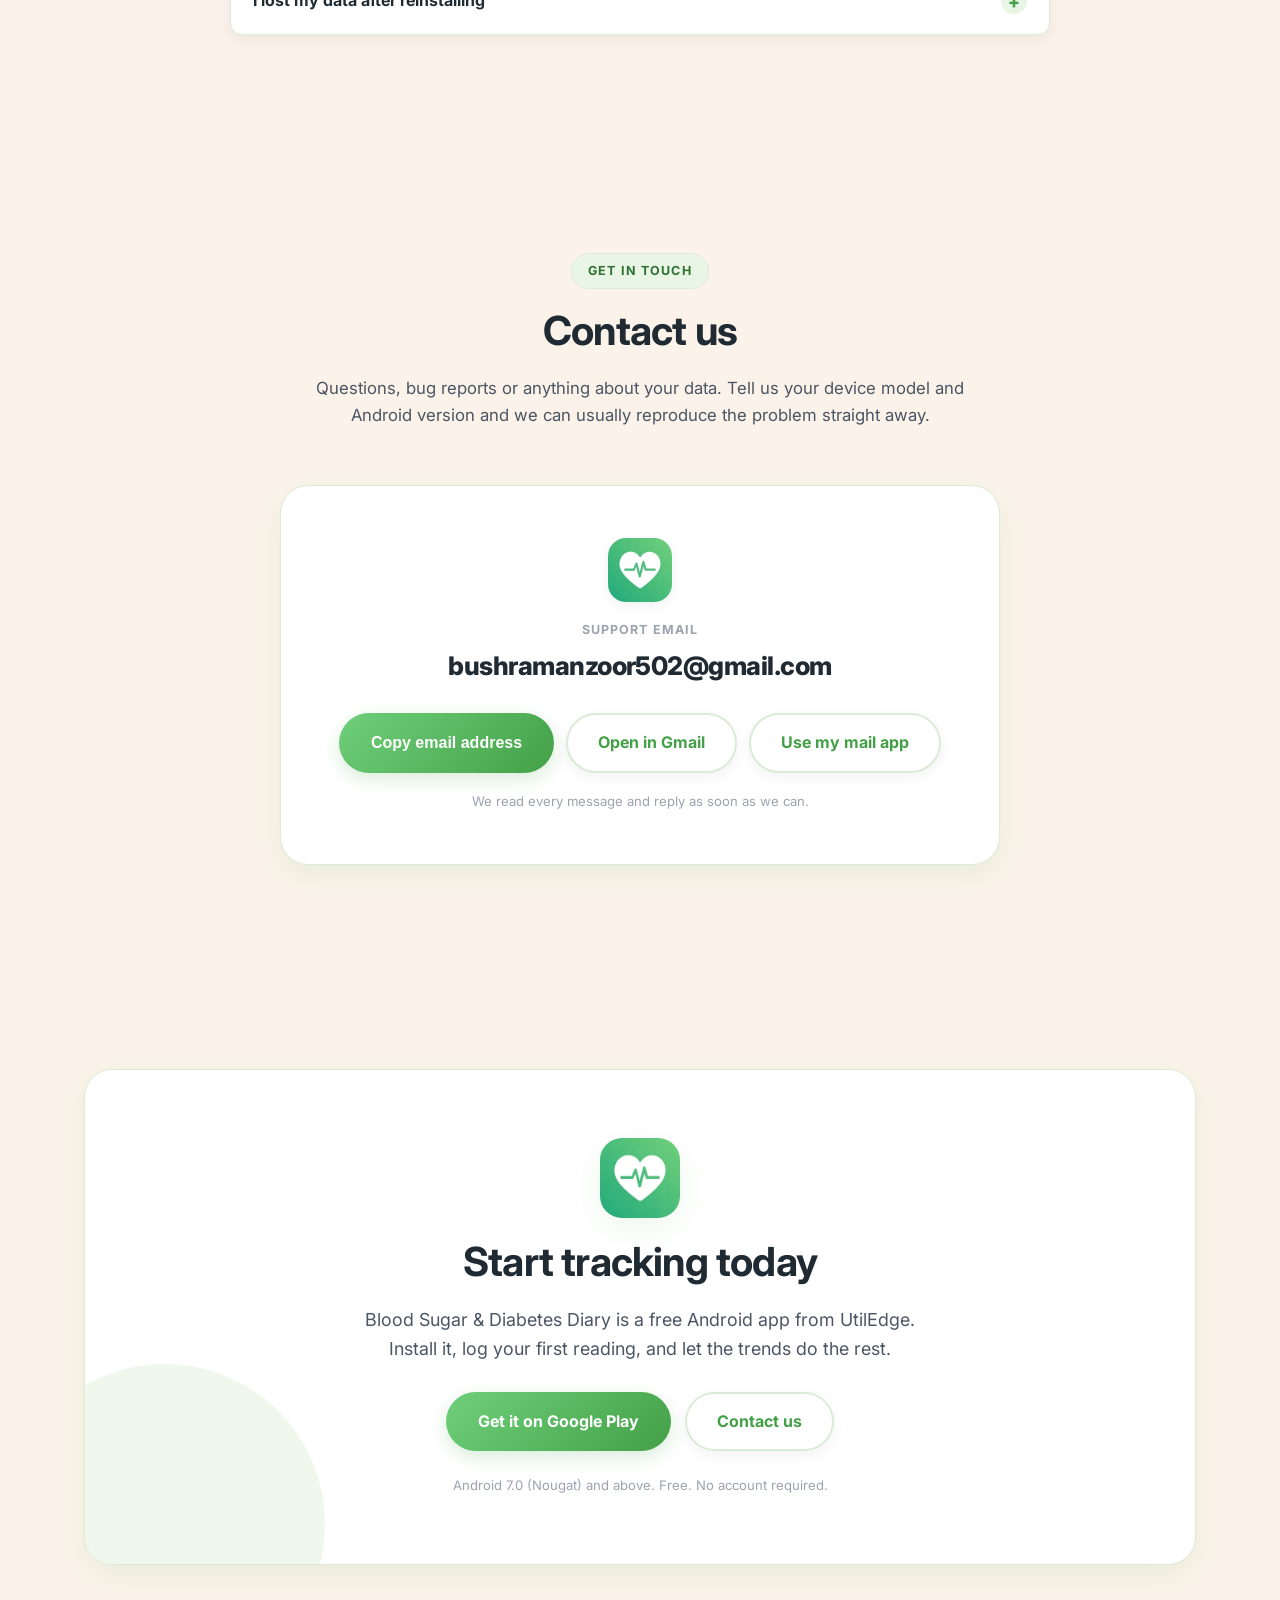
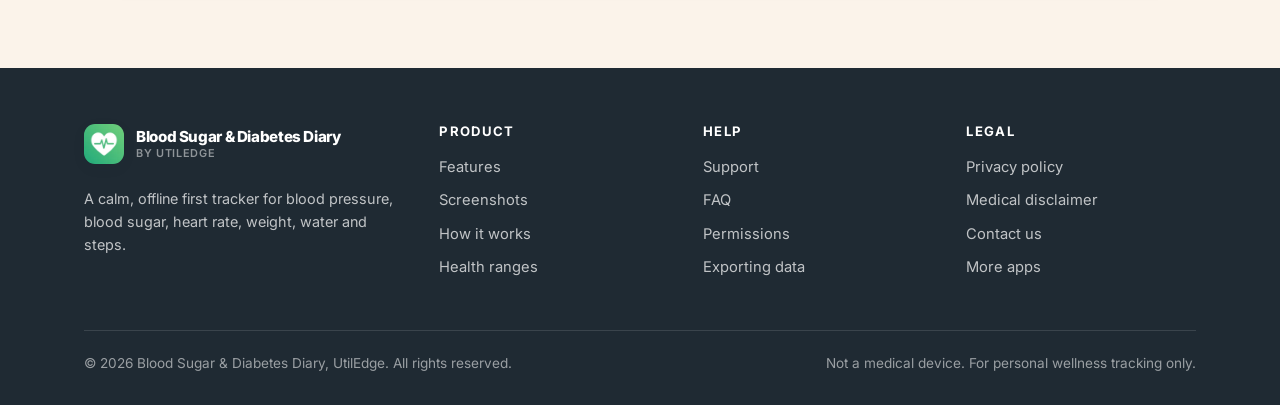
==== commit 760c20f3: "Write Contact us in full everywhere The nav said "Contact" while the footer, the CTA and the section" ====
--- a/index.html
+++ b/index.html
@@ -6,19 +6,19 @@
 <title>Blood Sugar &amp; Diabetes Diary: BP, Sugar and Health Tracker for Android</title>
 <meta name="description" content="Blood Sugar &amp; Diabetes Diary is an offline-first Android app that tracks blood pressure, blood sugar, heart rate, weight &amp; BMI, water intake and daily steps — with trends, reports and CSV export. Your data stays on your phone.">
 <meta name="theme-color" content="#FBF3EA">
-<link rel="icon" href="assets/img/icons/launcher.webp?v=9">
-<link rel="apple-touch-icon" href="assets/img/icons/app_icon.png?v=9">
+<link rel="icon" href="assets/img/icons/launcher.webp?v=10">
+<link rel="apple-touch-icon" href="assets/img/icons/app_icon.png?v=10">
 
 <meta property="og:type" content="website">
 <meta property="og:title" content="Blood Sugar &amp; Diabetes Diary: BP, Sugar and Health Tracker">
 <meta property="og:description" content="Track BP, blood sugar, heart rate, weight, water and steps in one calm, offline-first Android app.">
-<meta property="og:image" content="assets/img/screens/home.png?v=9">
+<meta property="og:image" content="assets/img/screens/home.png?v=10">
 <meta name="twitter:card" content="summary_large_image">
 
 <link rel="preconnect" href="https://fonts.googleapis.com">
 <link rel="preconnect" href="https://fonts.gstatic.com" crossorigin>
 <link href="https://fonts.googleapis.com/css2?family=Inter:wght@400;500;600;700;800;900&amp;display=swap" rel="stylesheet">
-<link rel="stylesheet" href="assets/css/style.css?v=9">
+<link rel="stylesheet" href="assets/css/style.css?v=10">
 </head>
 <body>
 
@@ -27,7 +27,7 @@
 <header class="site-header">
   <div class="wrap nav">
     <a class="brand" href="#top">
-      <img src="assets/img/icons/launcher.webp?v=9" alt="">
+      <img src="assets/img/icons/launcher.webp?v=10" alt="">
       <span class="brand-name">Blood Sugar &amp; Diabetes Diary<small>by UtilEdge</small></span>
     </a>
 
@@ -38,7 +38,7 @@
       <li><a href="#ranges">Health ranges</a></li>
       <li><a href="#support">Support</a></li>
       <li><a href="privacy.html">Privacy</a></li>
-      <li><a href="#contact">Contact</a></li>
+      <li><a href="#contact">Contact us</a></li>
     </ul>
 
     <div class="nav-cta">
@@ -52,7 +52,7 @@
 
 <!-- ================= HERO ================= -->
 <section class="hero" id="top">
-  <img class="hero-leaves" src="assets/img/icons/leaves.png?v=9" alt="">
+  <img class="hero-leaves" src="assets/img/icons/leaves.png?v=10" alt="">
   <div class="wrap hero-grid">
 
     <div class="hero-copy">
@@ -86,14 +86,14 @@
     <div class="hero-media">
       <div style="position:relative;max-width:340px;margin-inline:auto;">
         <div class="phone phone-hero phone-float">
-          <img src="assets/img/screens/home.png?v=9" alt="Blood Sugar &amp; Diabetes Diary home dashboard showing blood pressure, heart rate, weight, blood sugar, water and step cards">
+          <img src="assets/img/screens/home.png?v=10" alt="Blood Sugar &amp; Diabetes Diary home dashboard showing blood pressure, heart rate, weight, blood sugar, water and step cards">
         </div>
         <div class="hero-badge badge-bp">
-          <img src="assets/img/icons/bp_machine.png?v=9" alt="">
+          <img src="assets/img/icons/bp_machine.png?v=10" alt="">
           <div><b>120/80</b><small>Blood pressure</small></div>
         </div>
         <div class="hero-badge badge-steps">
-          <img src="assets/img/icons/purple_blood_sugar.png?v=9" alt="">
+          <img src="assets/img/icons/purple_blood_sugar.png?v=10" alt="">
           <div><b>105</b><small>Blood sugar mg/dL</small></div>
         </div>
       </div>
@@ -115,7 +115,7 @@
     <div class="feature-grid">
 
       <article class="f-card t-green reveal">
-        <div class="f-icon"><img src="assets/img/icons/blood_pressure.png?v=9" alt=""></div>
+        <div class="f-icon"><img src="assets/img/icons/blood_pressure.png?v=10" alt=""></div>
         <h3>Blood Pressure</h3>
         <p>Log systolic, diastolic and pulse with body state, date, time and notes.
            Readings are instantly classified as Normal, Elevated, High or Critical.</p>
@@ -123,7 +123,7 @@
       </article>
 
       <article class="f-card t-purple reveal">
-        <div class="f-icon"><img src="assets/img/icons/purple_blood_sugar.png?v=9" alt=""></div>
+        <div class="f-icon"><img src="assets/img/icons/purple_blood_sugar.png?v=10" alt=""></div>
         <h3>Blood Sugar</h3>
         <p>Track fasting, before or after meal, random and bedtime readings in mg/dL,
            note whether insulin was taken, and watch your 3 day and 7 day averages.</p>
@@ -131,7 +131,7 @@
       </article>
 
       <article class="f-card t-red reveal">
-        <div class="f-icon"><img src="assets/img/icons/heart_red.png?v=9" alt=""></div>
+        <div class="f-icon"><img src="assets/img/icons/heart_red.png?v=10" alt=""></div>
         <h3>Heart Rate</h3>
         <p>Record resting and post activity BPM alongside your BP entries, so pulse
            always sits next to the reading that produced it.</p>
@@ -139,7 +139,7 @@
       </article>
 
       <article class="f-card t-orange reveal">
-        <div class="f-icon"><img src="assets/img/icons/weight_bmi.png?v=9" alt=""></div>
+        <div class="f-icon"><img src="assets/img/icons/weight_bmi.png?v=10" alt=""></div>
         <h3>Weight &amp; BMI</h3>
         <p>Enter weight and height in the units you think in (kg or lb, cm or ft/in), and BMI is
            computed for you, with max / min / average charts and a plain language category.</p>
@@ -147,7 +147,7 @@
       </article>
 
       <article class="f-card t-blue reveal">
-        <div class="f-icon"><img src="assets/img/icons/water_bottle.png?v=9" alt=""></div>
+        <div class="f-icon"><img src="assets/img/icons/water_bottle.png?v=10" alt=""></div>
         <h3>Water Reminder</h3>
         <p>Set a daily intake goal in millilitres and get gentle nudges through the day.
            Your progress fills as you log, and resets cleanly every morning.</p>
@@ -155,7 +155,7 @@
       </article>
 
       <article class="f-card t-green reveal">
-        <div class="f-icon"><img src="assets/img/icons/green_shoes.png?v=9" alt=""></div>
+        <div class="f-icon"><img src="assets/img/icons/green_shoes.png?v=10" alt=""></div>
         <h3>Step Counter</h3>
         <p>An on device pedometer using your phone's motion sensor, with a daily goal ring,
            calories, distance, active time and a live weekly activity chart.</p>
@@ -163,7 +163,7 @@
       </article>
 
       <article class="f-card t-amber reveal">
-        <div class="f-icon"><img src="assets/img/icons/insights_pillars.png?v=9" alt=""></div>
+        <div class="f-icon"><img src="assets/img/icons/insights_pillars.png?v=10" alt=""></div>
         <h3>Guides &amp; Reports</h3>
         <p>A Health Snapshot that grades every module at a glance, date range reports with
            Overview / Summary / Trends tabs, and illustrated guides on BP, heart rate, sugar,
@@ -172,7 +172,7 @@
       </article>
 
       <article class="f-card t-orange reveal">
-        <div class="f-icon"><img src="assets/img/icons/large_bell.png?v=9" alt=""></div>
+        <div class="f-icon"><img src="assets/img/icons/large_bell.png?v=10" alt=""></div>
         <h3>Reminders</h3>
         <p>Never miss a measurement. Schedule reminders for readings and medication,
            delivered by the system alarm so they fire even after a reboot.</p>
@@ -209,7 +209,7 @@
     <div class="screens-grid reveal">
 
       <figure class="screen-item">
-        <div class="phone phone-fixed"><img src="assets/img/screens/home.png?v=9" alt="Blood Sugar &amp; Diabetes Diary home dashboard showing blood pressure, heart rate, weight, blood sugar, water intake and step cards" loading="lazy"></div>
+        <div class="phone phone-fixed"><img src="assets/img/screens/home.png?v=10" alt="Blood Sugar &amp; Diabetes Diary home dashboard showing blood pressure, heart rate, weight, blood sugar, water intake and step cards" loading="lazy"></div>
         <figcaption>
           <h4>Home dashboard</h4>
           <p>Every vital, one scroll</p>
@@ -217,7 +217,7 @@
       </figure>
 
       <figure class="screen-item">
-        <div class="phone phone-fixed"><img src="assets/img/screens/blood-pressure.png?v=9" alt="Blood pressure screen with lifetime average, weekly overview chart and recent records" loading="lazy"></div>
+        <div class="phone phone-fixed"><img src="assets/img/screens/blood-pressure.png?v=10" alt="Blood pressure screen with lifetime average, weekly overview chart and recent records" loading="lazy"></div>
         <figcaption>
           <h4>Blood pressure</h4>
           <p>Averages &amp; weekly chart</p>
@@ -225,7 +225,7 @@
       </figure>
 
       <figure class="screen-item">
-        <div class="phone phone-fixed"><img src="assets/img/screens/blood-sugar.png?v=9" alt="Blood sugar screen with average, highest and lowest readings and a weekly chart" loading="lazy"></div>
+        <div class="phone phone-fixed"><img src="assets/img/screens/blood-sugar.png?v=10" alt="Blood sugar screen with average, highest and lowest readings and a weekly chart" loading="lazy"></div>
         <figcaption>
           <h4>Blood sugar</h4>
           <p>Average, highest, lowest</p>
@@ -233,7 +233,7 @@
       </figure>
 
       <figure class="screen-item">
-        <div class="phone phone-fixed"><img src="assets/img/screens/weight-bmi.png?v=9" alt="Weight and BMI screen with average, maximum and minimum values" loading="lazy"></div>
+        <div class="phone phone-fixed"><img src="assets/img/screens/weight-bmi.png?v=10" alt="Weight and BMI screen with average, maximum and minimum values" loading="lazy"></div>
         <figcaption>
           <h4>Weight &amp; BMI</h4>
           <p>Weight and BMI together</p>
@@ -241,7 +241,7 @@
       </figure>
 
       <figure class="screen-item">
-        <div class="phone phone-fixed"><img src="assets/img/screens/add-record.png?v=9" alt="Add new record screen with systolic, diastolic, pulse, body state, date, time and note" loading="lazy"></div>
+        <div class="phone phone-fixed"><img src="assets/img/screens/add-record.png?v=10" alt="Add new record screen with systolic, diastolic, pulse, body state, date, time and note" loading="lazy"></div>
         <figcaption>
           <h4>Add a record</h4>
           <p>State, time &amp; notes</p>
@@ -249,7 +249,7 @@
       </figure>
 
       <figure class="screen-item">
-        <div class="phone phone-fixed"><img src="assets/img/screens/step-counter.png?v=9" alt="Step counter with daily goal ring, calories, distance, active time and weekly activity" loading="lazy"></div>
+        <div class="phone phone-fixed"><img src="assets/img/screens/step-counter.png?v=10" alt="Step counter with daily goal ring, calories, distance, active time and weekly activity" loading="lazy"></div>
         <figcaption>
           <h4>Step counter</h4>
           <p>Goal ring, kcal, distance</p>
@@ -257,7 +257,7 @@
       </figure>
 
       <figure class="screen-item">
-        <div class="phone phone-fixed"><img src="assets/img/screens/reports.png?v=9" alt="Reports screen with health snapshot and per-module status badges" loading="lazy"></div>
+        <div class="phone phone-fixed"><img src="assets/img/screens/reports.png?v=10" alt="Reports screen with health snapshot and per-module status badges" loading="lazy"></div>
         <figcaption>
           <h4>Reports</h4>
           <p>Health snapshot &amp; status</p>
@@ -265,7 +265,7 @@
       </figure>
 
       <figure class="screen-item">
-        <div class="phone phone-fixed"><img src="assets/img/screens/guides.png?v=9" alt="Guides screen listing guide categories for blood pressure, heart rate, blood sugar, body weight and healthy diet" loading="lazy"></div>
+        <div class="phone phone-fixed"><img src="assets/img/screens/guides.png?v=10" alt="Guides screen listing guide categories for blood pressure, heart rate, blood sugar, body weight and healthy diet" loading="lazy"></div>
         <figcaption>
           <h4>Guides</h4>
           <p>Guides you can read</p>
@@ -308,7 +308,7 @@
 
     <div class="split-media reveal">
       <div class="phone" style="max-width:290px;">
-        <img src="assets/img/screens/add-record.png?v=9" alt="Logging a blood pressure reading in Blood Sugar &amp; Diabetes Diary">
+        <img src="assets/img/screens/add-record.png?v=10" alt="Logging a blood pressure reading in Blood Sugar &amp; Diabetes Diary">
       </div>
     </div>
   </div>
@@ -327,7 +327,7 @@
     <div class="range-grid">
 
       <div class="range-card reveal">
-        <h3><img src="assets/img/icons/blood_pressure.png?v=9" alt=""> Blood pressure</h3>
+        <h3><img src="assets/img/icons/blood_pressure.png?v=10" alt=""> Blood pressure</h3>
         <table>
           <thead><tr><th>Category</th><th>mmHg</th></tr></thead>
           <tbody>
@@ -341,7 +341,7 @@
       </div>
 
       <div class="range-card reveal">
-        <h3><img src="assets/img/icons/purple_blood_sugar.png?v=9" alt=""> Blood sugar</h3>
+        <h3><img src="assets/img/icons/purple_blood_sugar.png?v=10" alt=""> Blood sugar</h3>
         <table>
           <thead><tr><th>Measurement</th><th>mg/dL</th></tr></thead>
           <tbody>
@@ -355,7 +355,7 @@
       </div>
 
       <div class="range-card reveal">
-        <h3><img src="assets/img/icons/heart_red.png?v=9" alt=""> Heart rate &amp; BMI</h3>
+        <h3><img src="assets/img/icons/heart_red.png?v=10" alt=""> Heart rate &amp; BMI</h3>
         <table>
           <thead><tr><th>Measure</th><th>Healthy</th></tr></thead>
           <tbody>
@@ -429,7 +429,7 @@
     <div class="support-grid">
 
       <article class="f-card t-green reveal" id="first-reading">
-        <div class="f-icon"><img src="assets/img/icons/blood_pressure.png?v=9" alt=""></div>
+        <div class="f-icon"><img src="assets/img/icons/blood_pressure.png?v=10" alt=""></div>
         <h3>Log your first reading</h3>
         <p>Tap a card on the Home dashboard, or open the <strong>Tracking</strong> tab and pick a
            module, then tap <strong>Add Record</strong>. Set your numbers, choose a body state,
@@ -437,7 +437,7 @@
       </article>
 
       <article class="f-card t-blue reveal" id="reminders">
-        <div class="f-icon"><img src="assets/img/icons/large_bell.png?v=9" alt=""></div>
+        <div class="f-icon"><img src="assets/img/icons/large_bell.png?v=10" alt=""></div>
         <h3>Set up reminders</h3>
         <p>Go to <strong>Settings → Notifications</strong> to manage reminder preferences, then set
            your daily water goal and schedule in the Water Reminder module. Allow the notification
@@ -445,7 +445,7 @@
       </article>
 
       <article class="f-card t-orange reveal" id="steps">
-        <div class="f-icon"><img src="assets/img/icons/green_shoes.png?v=9" alt=""></div>
+        <div class="f-icon"><img src="assets/img/icons/green_shoes.png?v=10" alt=""></div>
         <h3>Steps not counting?</h3>
         <p>Grant the <strong>Physical activity</strong> permission, then exclude Blood Sugar &amp; Diabetes Diary from
            battery optimisation so Android does not stop the counter in the background. Some
@@ -468,7 +468,7 @@
       </article>
 
       <article class="f-card t-red reveal" id="edit">
-        <div class="f-icon"><img src="assets/img/icons/heart_red.png?v=9" alt=""></div>
+        <div class="f-icon"><img src="assets/img/icons/heart_red.png?v=10" alt=""></div>
         <h3>Fix or delete a record</h3>
         <p>Tap the record in Recent Records or All History to open it, use the menu at the top right
            to switch to edit mode, then update or delete it. Averages and charts recalculate straight
@@ -476,7 +476,7 @@
       </article>
 
       <article class="f-card t-amber reveal" id="backup">
-        <div class="f-icon"><img src="assets/img/icons/app_icon.png?v=9" alt=""></div>
+        <div class="f-icon"><img src="assets/img/icons/app_icon.png?v=10" alt=""></div>
         <h3>Moving to a new phone</h3>
         <p>Because data is stored only on your device, export a CSV before switching phones. There
            is no cloud account to sign back into. That is deliberate, and it is why the export
@@ -622,7 +622,7 @@
 <section id="get" class="cta-final">
   <div class="wrap">
     <div class="inner reveal">
-      <img class="mark" src="assets/img/icons/launcher.webp?v=9" alt="Blood Sugar &amp; Diabetes Diary app icon">
+      <img class="mark" src="assets/img/icons/launcher.webp?v=10" alt="Blood Sugar &amp; Diabetes Diary app icon">
       <h2>Start tracking today</h2>
       <p class="lede" style="max-width:560px;margin-inline:auto;">
         Blood Sugar &amp; Diabetes Diary is a free Android app from UtilEdge. Install it, log your first reading,
@@ -646,7 +646,7 @@
     <div class="footer-grid">
       <div>
         <a class="brand" href="#top">
-          <img src="assets/img/icons/launcher.webp?v=9" alt="">
+          <img src="assets/img/icons/launcher.webp?v=10" alt="">
           <span class="brand-name">Blood Sugar &amp; Diabetes Diary<small>by UtilEdge</small></span>
         </a>
         <p class="footer-about">
@@ -695,6 +695,6 @@
 
 <a class="to-top" href="#top" aria-label="Back to top">↑</a>
 
-<script src="assets/js/main.js?v=9"></script>
+<script src="assets/js/main.js?v=10"></script>
 </body>
 </html>
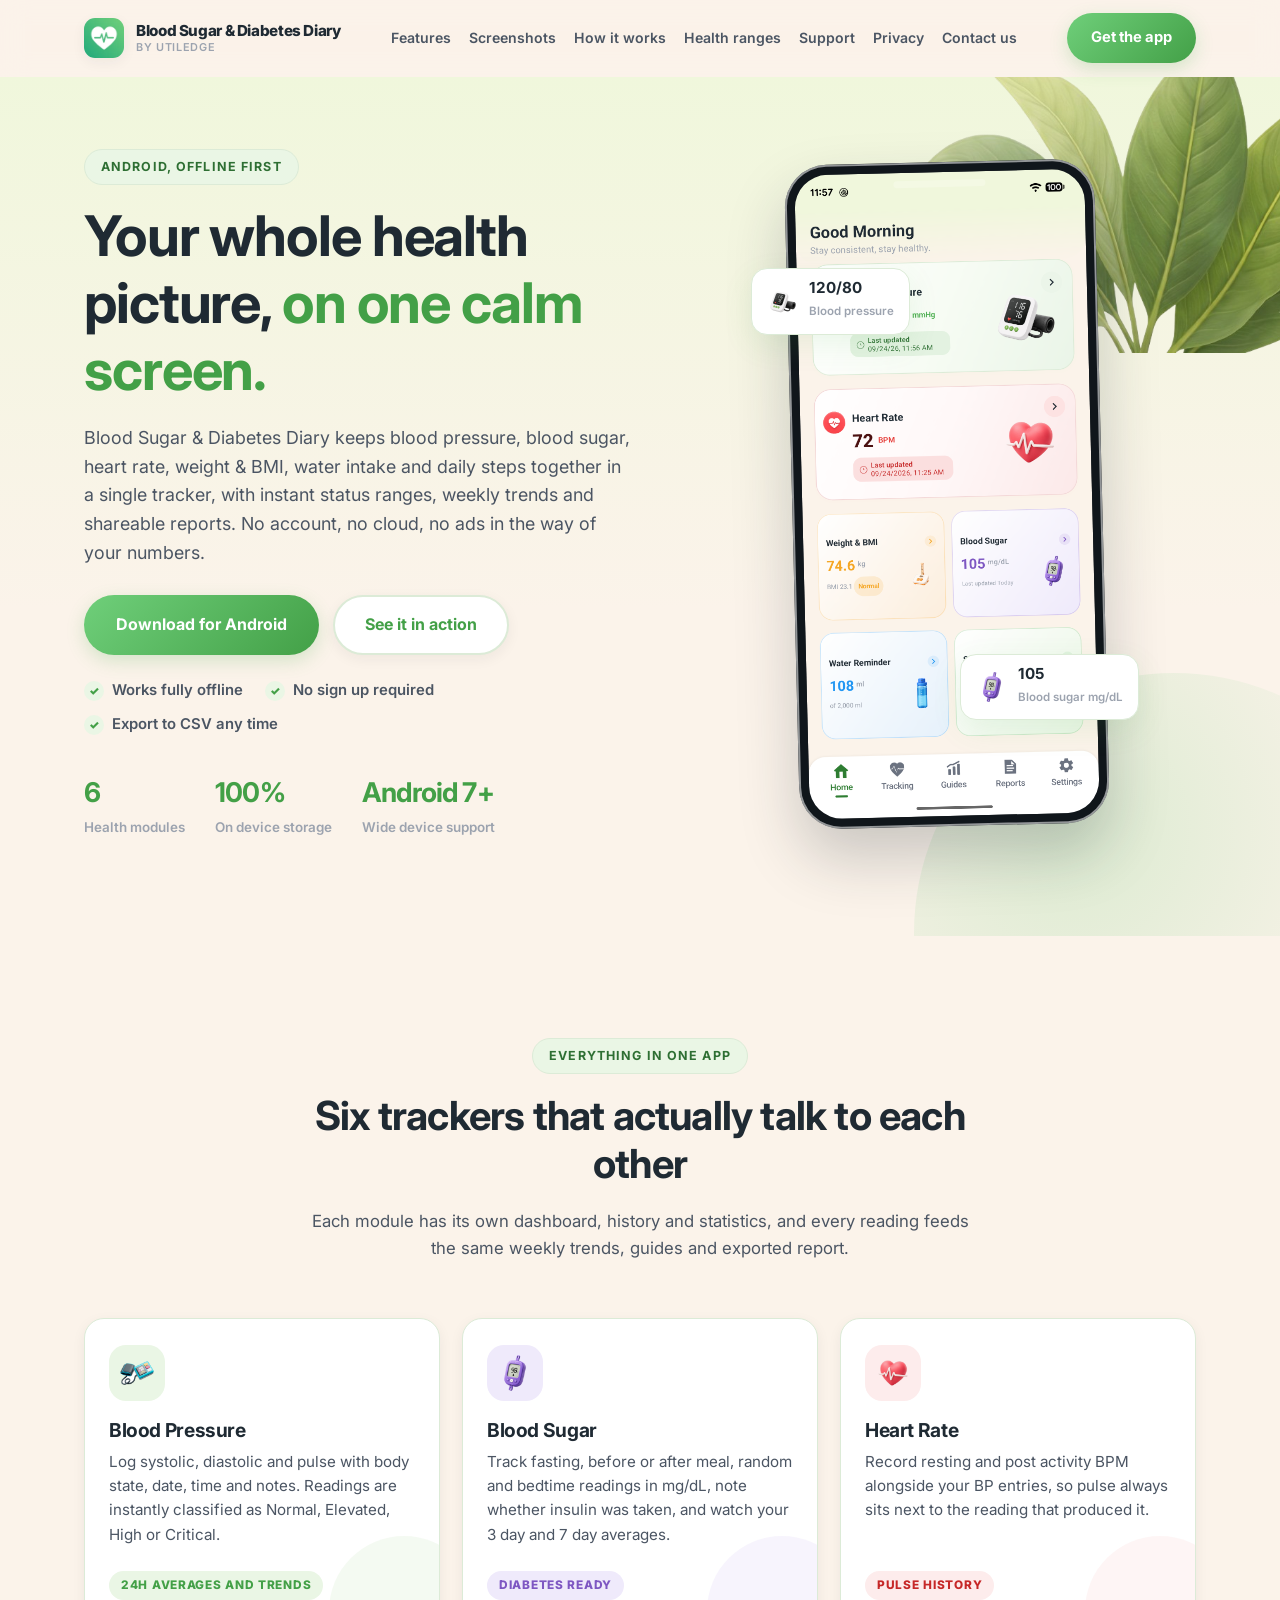
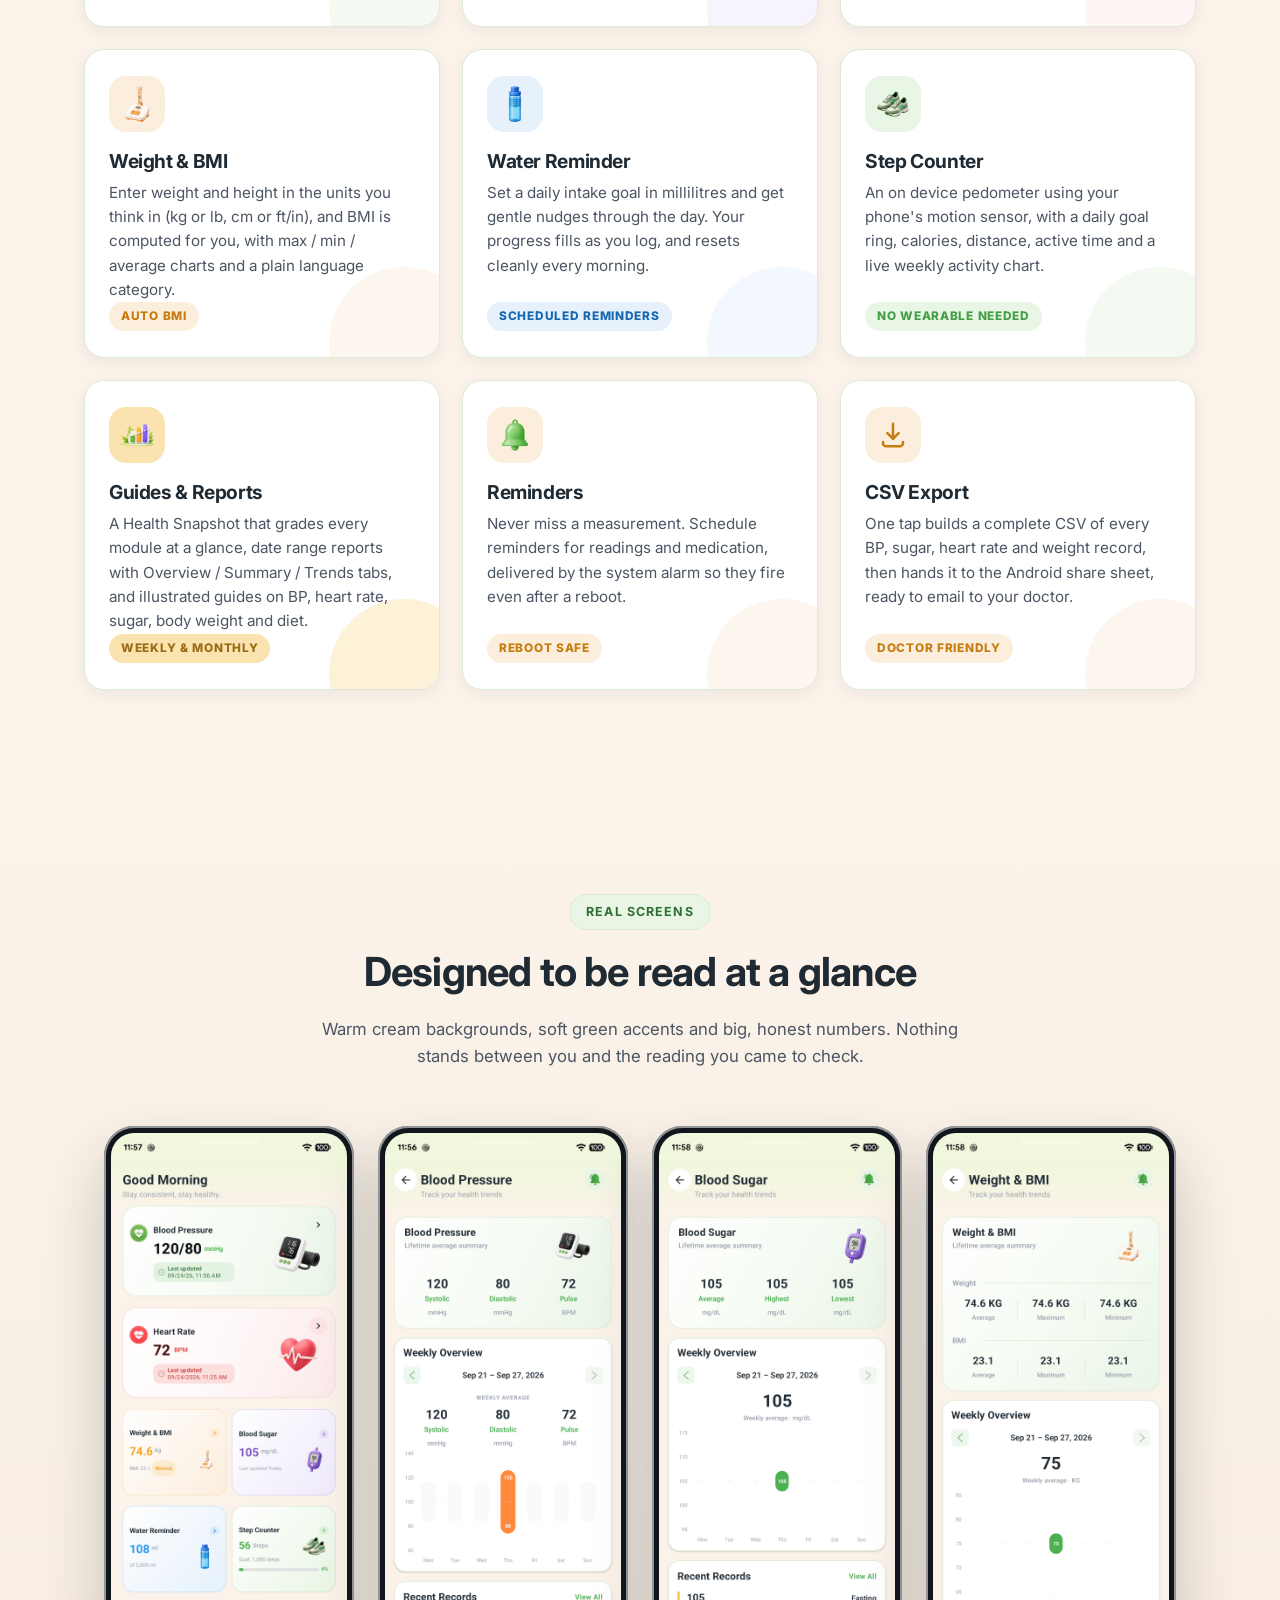
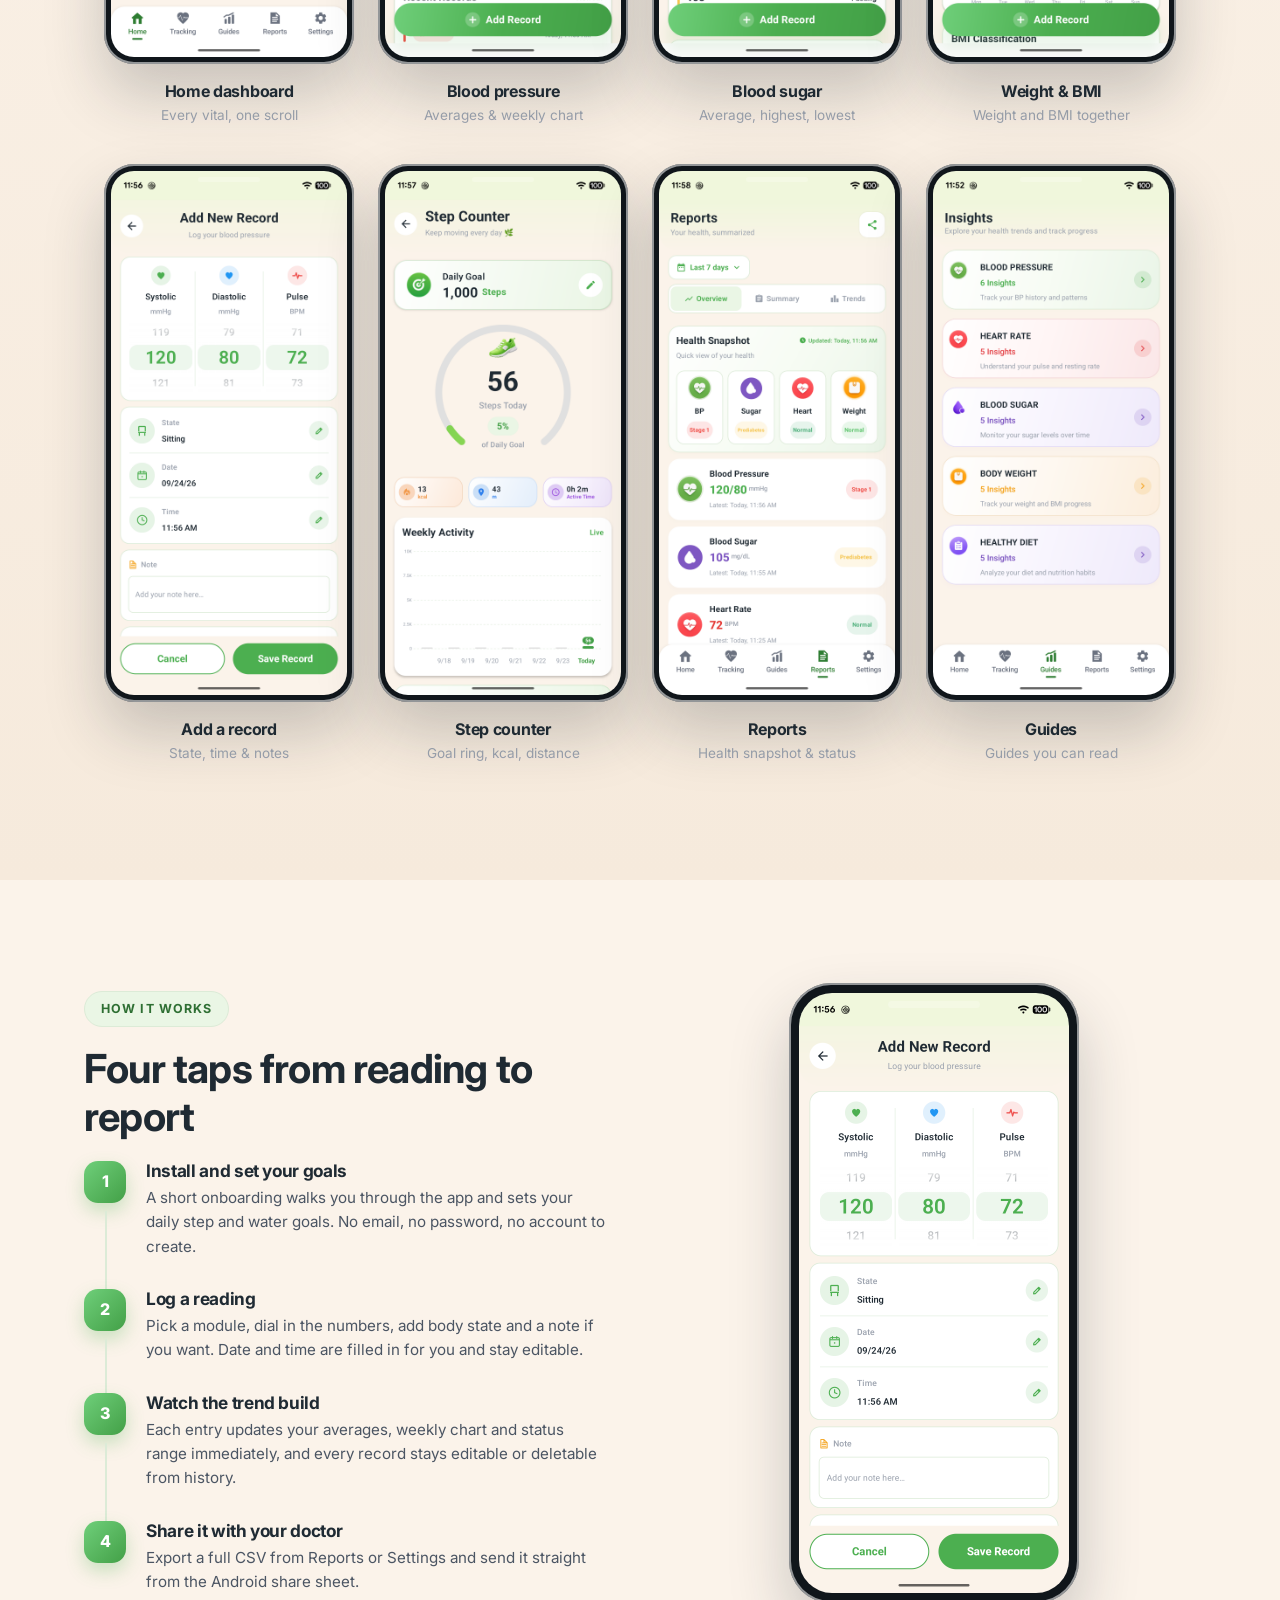
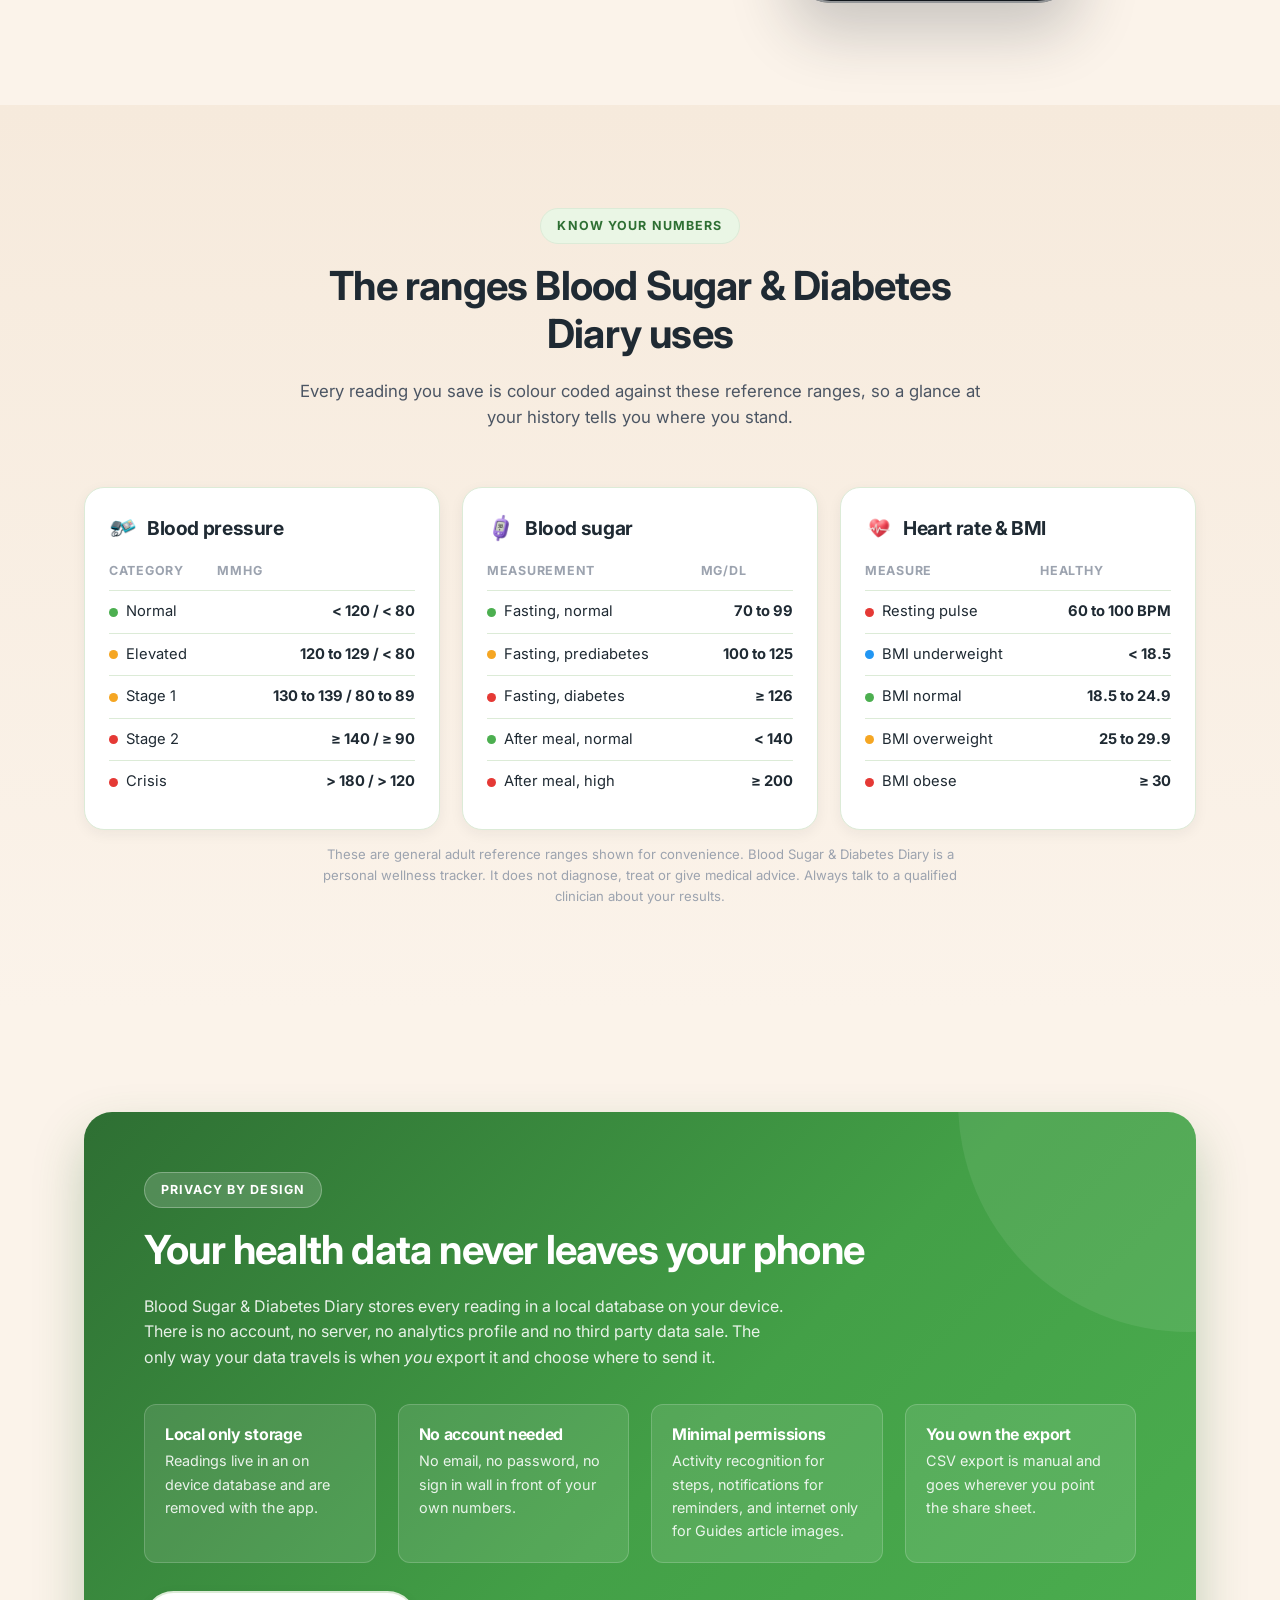
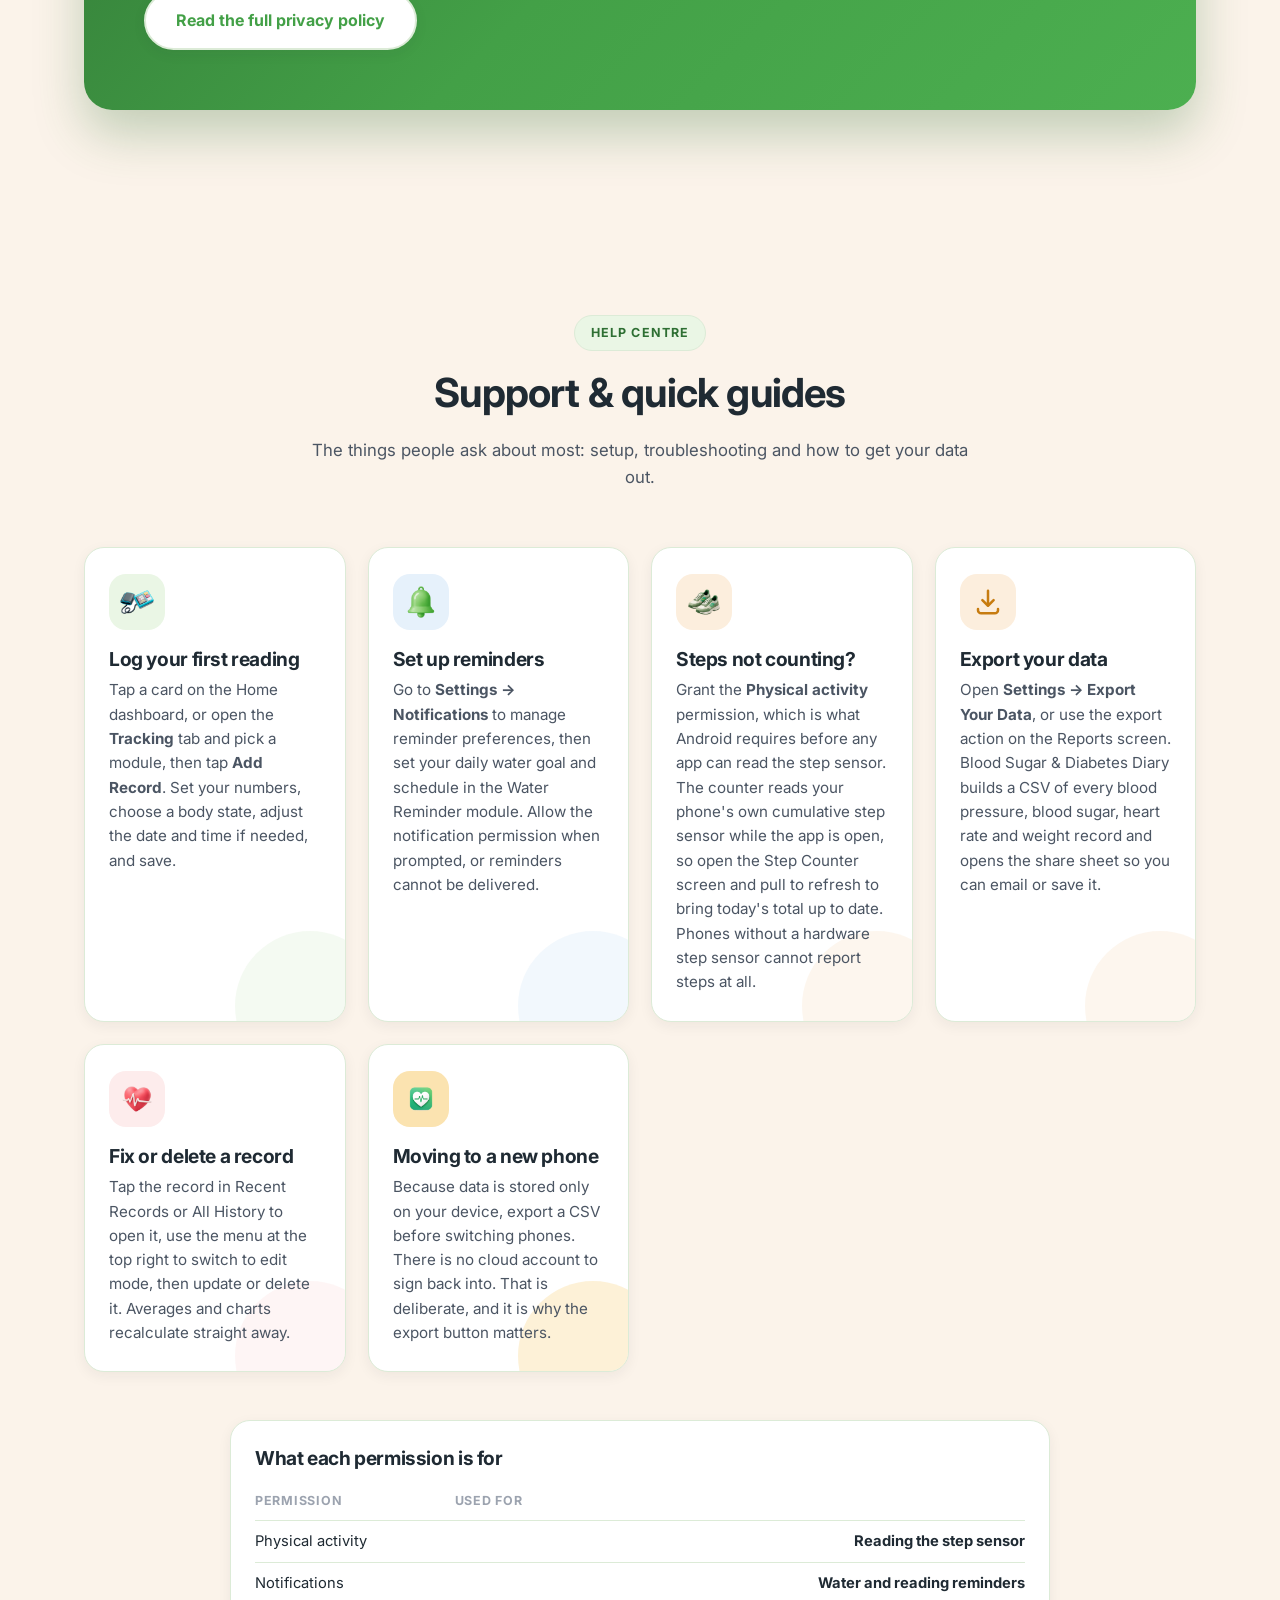
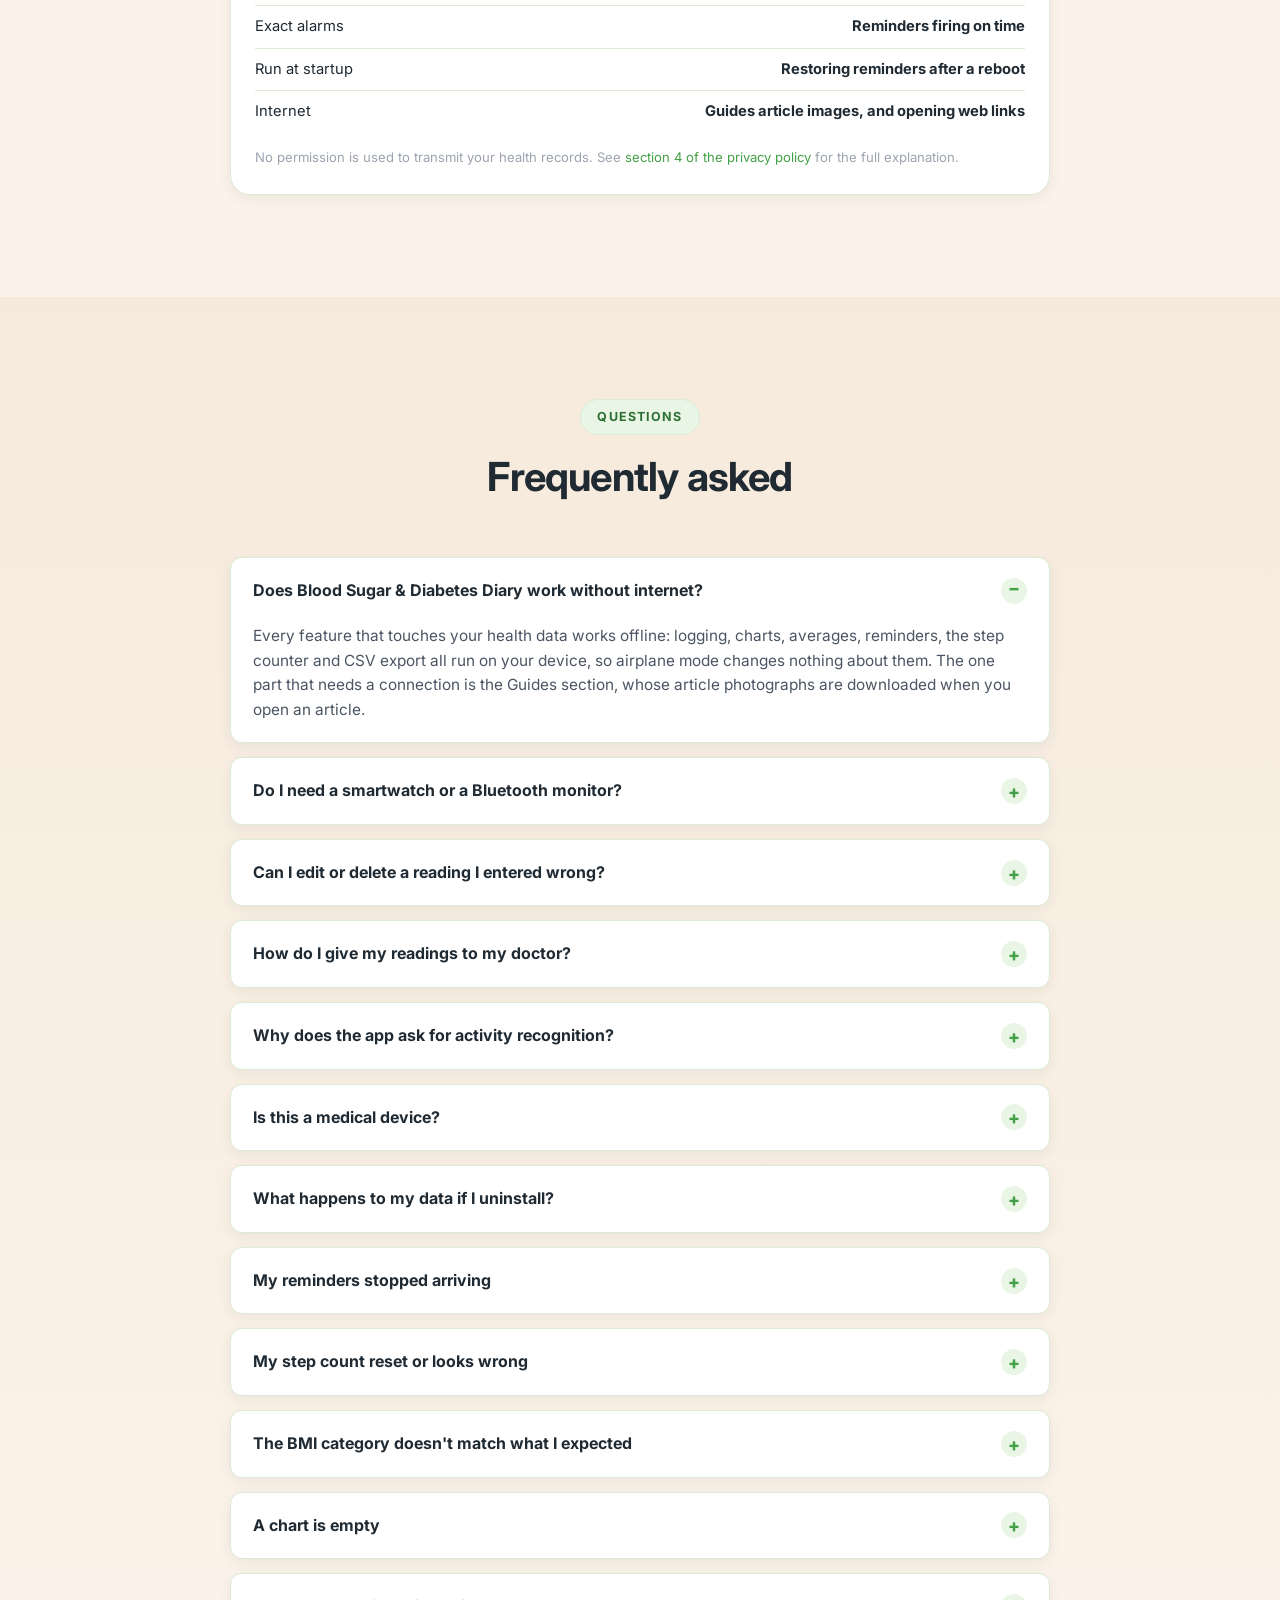
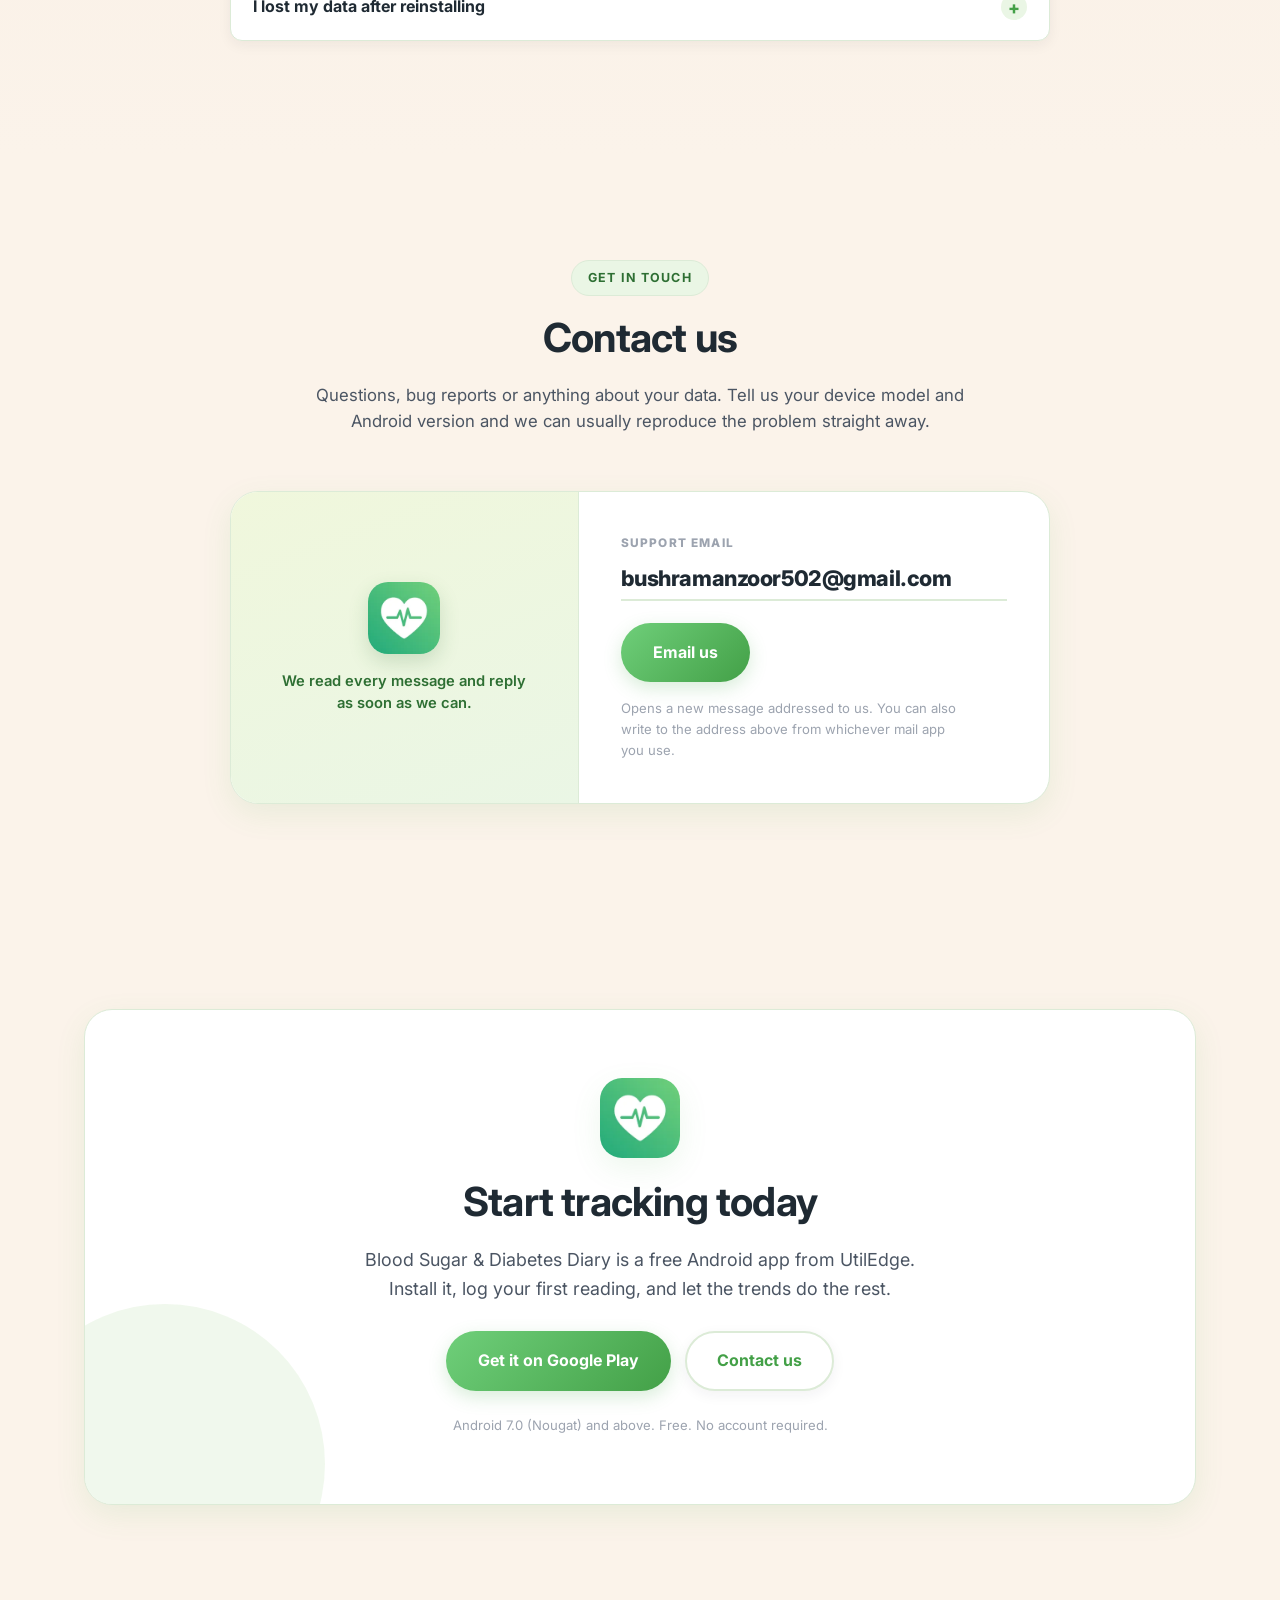
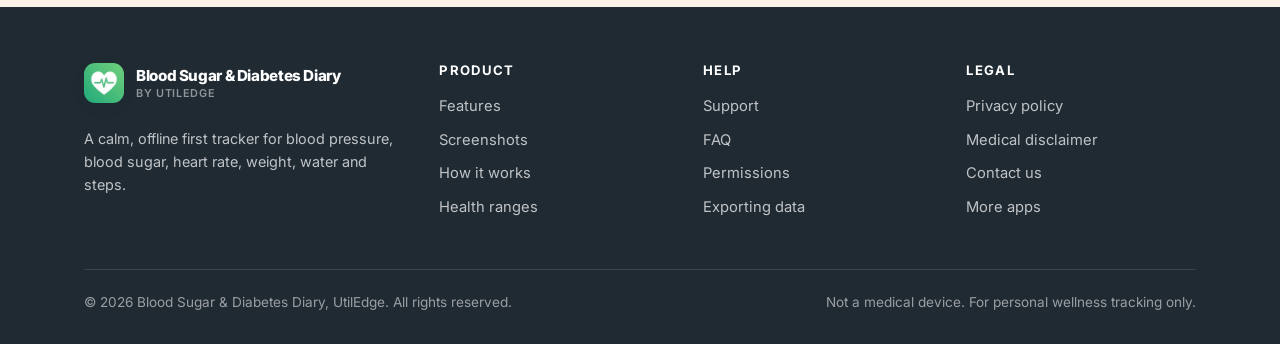
==== commit c444c373: "Match the app's five permissions, and cut Contact to one button Permissions The app now declares fiv" ====
--- a/index.html
+++ b/index.html
@@ -6,19 +6,19 @@
 <title>Blood Sugar &amp; Diabetes Diary: BP, Sugar and Health Tracker for Android</title>
 <meta name="description" content="Blood Sugar &amp; Diabetes Diary is an offline-first Android app that tracks blood pressure, blood sugar, heart rate, weight &amp; BMI, water intake and daily steps — with trends, reports and CSV export. Your data stays on your phone.">
 <meta name="theme-color" content="#FBF3EA">
-<link rel="icon" href="assets/img/icons/launcher.webp?v=10">
-<link rel="apple-touch-icon" href="assets/img/icons/app_icon.png?v=10">
+<link rel="icon" href="assets/img/icons/launcher.webp?v=12">
+<link rel="apple-touch-icon" href="assets/img/icons/app_icon.png?v=12">
 
 <meta property="og:type" content="website">
 <meta property="og:title" content="Blood Sugar &amp; Diabetes Diary: BP, Sugar and Health Tracker">
 <meta property="og:description" content="Track BP, blood sugar, heart rate, weight, water and steps in one calm, offline-first Android app.">
-<meta property="og:image" content="assets/img/screens/home.png?v=10">
+<meta property="og:image" content="assets/img/screens/home.png?v=12">
 <meta name="twitter:card" content="summary_large_image">
 
 <link rel="preconnect" href="https://fonts.googleapis.com">
 <link rel="preconnect" href="https://fonts.gstatic.com" crossorigin>
 <link href="https://fonts.googleapis.com/css2?family=Inter:wght@400;500;600;700;800;900&amp;display=swap" rel="stylesheet">
-<link rel="stylesheet" href="assets/css/style.css?v=10">
+<link rel="stylesheet" href="assets/css/style.css?v=12">
 </head>
 <body>
 
@@ -27,7 +27,7 @@
 <header class="site-header">
   <div class="wrap nav">
     <a class="brand" href="#top">
-      <img src="assets/img/icons/launcher.webp?v=10" alt="">
+      <img src="assets/img/icons/launcher.webp?v=12" alt="">
       <span class="brand-name">Blood Sugar &amp; Diabetes Diary<small>by UtilEdge</small></span>
     </a>
 
@@ -52,7 +52,7 @@
 
 <!-- ================= HERO ================= -->
 <section class="hero" id="top">
-  <img class="hero-leaves" src="assets/img/icons/leaves.png?v=10" alt="">
+  <img class="hero-leaves" src="assets/img/icons/leaves.png?v=12" alt="">
   <div class="wrap hero-grid">
 
     <div class="hero-copy">
@@ -86,14 +86,14 @@
     <div class="hero-media">
       <div style="position:relative;max-width:340px;margin-inline:auto;">
         <div class="phone phone-hero phone-float">
-          <img src="assets/img/screens/home.png?v=10" alt="Blood Sugar &amp; Diabetes Diary home dashboard showing blood pressure, heart rate, weight, blood sugar, water and step cards">
+          <img src="assets/img/screens/home.png?v=12" alt="Blood Sugar &amp; Diabetes Diary home dashboard showing blood pressure, heart rate, weight, blood sugar, water and step cards">
         </div>
         <div class="hero-badge badge-bp">
-          <img src="assets/img/icons/bp_machine.png?v=10" alt="">
+          <img src="assets/img/icons/bp_machine.png?v=12" alt="">
           <div><b>120/80</b><small>Blood pressure</small></div>
         </div>
         <div class="hero-badge badge-steps">
-          <img src="assets/img/icons/purple_blood_sugar.png?v=10" alt="">
+          <img src="assets/img/icons/purple_blood_sugar.png?v=12" alt="">
           <div><b>105</b><small>Blood sugar mg/dL</small></div>
         </div>
       </div>
@@ -115,7 +115,7 @@
     <div class="feature-grid">
 
       <article class="f-card t-green reveal">
-        <div class="f-icon"><img src="assets/img/icons/blood_pressure.png?v=10" alt=""></div>
+        <div class="f-icon"><img src="assets/img/icons/blood_pressure.png?v=12" alt=""></div>
         <h3>Blood Pressure</h3>
         <p>Log systolic, diastolic and pulse with body state, date, time and notes.
            Readings are instantly classified as Normal, Elevated, High or Critical.</p>
@@ -123,7 +123,7 @@
       </article>
 
       <article class="f-card t-purple reveal">
-        <div class="f-icon"><img src="assets/img/icons/purple_blood_sugar.png?v=10" alt=""></div>
+        <div class="f-icon"><img src="assets/img/icons/purple_blood_sugar.png?v=12" alt=""></div>
         <h3>Blood Sugar</h3>
         <p>Track fasting, before or after meal, random and bedtime readings in mg/dL,
            note whether insulin was taken, and watch your 3 day and 7 day averages.</p>
@@ -131,7 +131,7 @@
       </article>
 
       <article class="f-card t-red reveal">
-        <div class="f-icon"><img src="assets/img/icons/heart_red.png?v=10" alt=""></div>
+        <div class="f-icon"><img src="assets/img/icons/heart_red.png?v=12" alt=""></div>
         <h3>Heart Rate</h3>
         <p>Record resting and post activity BPM alongside your BP entries, so pulse
            always sits next to the reading that produced it.</p>
@@ -139,7 +139,7 @@
       </article>
 
       <article class="f-card t-orange reveal">
-        <div class="f-icon"><img src="assets/img/icons/weight_bmi.png?v=10" alt=""></div>
+        <div class="f-icon"><img src="assets/img/icons/weight_bmi.png?v=12" alt=""></div>
         <h3>Weight &amp; BMI</h3>
         <p>Enter weight and height in the units you think in (kg or lb, cm or ft/in), and BMI is
            computed for you, with max / min / average charts and a plain language category.</p>
@@ -147,7 +147,7 @@
       </article>
 
       <article class="f-card t-blue reveal">
-        <div class="f-icon"><img src="assets/img/icons/water_bottle.png?v=10" alt=""></div>
+        <div class="f-icon"><img src="assets/img/icons/water_bottle.png?v=12" alt=""></div>
         <h3>Water Reminder</h3>
         <p>Set a daily intake goal in millilitres and get gentle nudges through the day.
            Your progress fills as you log, and resets cleanly every morning.</p>
@@ -155,7 +155,7 @@
       </article>
 
       <article class="f-card t-green reveal">
-        <div class="f-icon"><img src="assets/img/icons/green_shoes.png?v=10" alt=""></div>
+        <div class="f-icon"><img src="assets/img/icons/green_shoes.png?v=12" alt=""></div>
         <h3>Step Counter</h3>
         <p>An on device pedometer using your phone's motion sensor, with a daily goal ring,
            calories, distance, active time and a live weekly activity chart.</p>
@@ -163,7 +163,7 @@
       </article>
 
       <article class="f-card t-amber reveal">
-        <div class="f-icon"><img src="assets/img/icons/insights_pillars.png?v=10" alt=""></div>
+        <div class="f-icon"><img src="assets/img/icons/insights_pillars.png?v=12" alt=""></div>
         <h3>Guides &amp; Reports</h3>
         <p>A Health Snapshot that grades every module at a glance, date range reports with
            Overview / Summary / Trends tabs, and illustrated guides on BP, heart rate, sugar,
@@ -172,7 +172,7 @@
       </article>
 
       <article class="f-card t-orange reveal">
-        <div class="f-icon"><img src="assets/img/icons/large_bell.png?v=10" alt=""></div>
+        <div class="f-icon"><img src="assets/img/icons/large_bell.png?v=12" alt=""></div>
         <h3>Reminders</h3>
         <p>Never miss a measurement. Schedule reminders for readings and medication,
            delivered by the system alarm so they fire even after a reboot.</p>
@@ -209,7 +209,7 @@
     <div class="screens-grid reveal">
 
       <figure class="screen-item">
-        <div class="phone phone-fixed"><img src="assets/img/screens/home.png?v=10" alt="Blood Sugar &amp; Diabetes Diary home dashboard showing blood pressure, heart rate, weight, blood sugar, water intake and step cards" loading="lazy"></div>
+        <div class="phone phone-fixed"><img src="assets/img/screens/home.png?v=12" alt="Blood Sugar &amp; Diabetes Diary home dashboard showing blood pressure, heart rate, weight, blood sugar, water intake and step cards" loading="lazy"></div>
         <figcaption>
           <h4>Home dashboard</h4>
           <p>Every vital, one scroll</p>
@@ -217,7 +217,7 @@
       </figure>
 
       <figure class="screen-item">
-        <div class="phone phone-fixed"><img src="assets/img/screens/blood-pressure.png?v=10" alt="Blood pressure screen with lifetime average, weekly overview chart and recent records" loading="lazy"></div>
+        <div class="phone phone-fixed"><img src="assets/img/screens/blood-pressure.png?v=12" alt="Blood pressure screen with lifetime average, weekly overview chart and recent records" loading="lazy"></div>
         <figcaption>
           <h4>Blood pressure</h4>
           <p>Averages &amp; weekly chart</p>
@@ -225,7 +225,7 @@
       </figure>
 
       <figure class="screen-item">
-        <div class="phone phone-fixed"><img src="assets/img/screens/blood-sugar.png?v=10" alt="Blood sugar screen with average, highest and lowest readings and a weekly chart" loading="lazy"></div>
+        <div class="phone phone-fixed"><img src="assets/img/screens/blood-sugar.png?v=12" alt="Blood sugar screen with average, highest and lowest readings and a weekly chart" loading="lazy"></div>
         <figcaption>
           <h4>Blood sugar</h4>
           <p>Average, highest, lowest</p>
@@ -233,7 +233,7 @@
       </figure>
 
       <figure class="screen-item">
-        <div class="phone phone-fixed"><img src="assets/img/screens/weight-bmi.png?v=10" alt="Weight and BMI screen with average, maximum and minimum values" loading="lazy"></div>
+        <div class="phone phone-fixed"><img src="assets/img/screens/weight-bmi.png?v=12" alt="Weight and BMI screen with average, maximum and minimum values" loading="lazy"></div>
         <figcaption>
           <h4>Weight &amp; BMI</h4>
           <p>Weight and BMI together</p>
@@ -241,7 +241,7 @@
       </figure>
 
       <figure class="screen-item">
-        <div class="phone phone-fixed"><img src="assets/img/screens/add-record.png?v=10" alt="Add new record screen with systolic, diastolic, pulse, body state, date, time and note" loading="lazy"></div>
+        <div class="phone phone-fixed"><img src="assets/img/screens/add-record.png?v=12" alt="Add new record screen with systolic, diastolic, pulse, body state, date, time and note" loading="lazy"></div>
         <figcaption>
           <h4>Add a record</h4>
           <p>State, time &amp; notes</p>
@@ -249,7 +249,7 @@
       </figure>
 
       <figure class="screen-item">
-        <div class="phone phone-fixed"><img src="assets/img/screens/step-counter.png?v=10" alt="Step counter with daily goal ring, calories, distance, active time and weekly activity" loading="lazy"></div>
+        <div class="phone phone-fixed"><img src="assets/img/screens/step-counter.png?v=12" alt="Step counter with daily goal ring, calories, distance, active time and weekly activity" loading="lazy"></div>
         <figcaption>
           <h4>Step counter</h4>
           <p>Goal ring, kcal, distance</p>
@@ -257,7 +257,7 @@
       </figure>
 
       <figure class="screen-item">
-        <div class="phone phone-fixed"><img src="assets/img/screens/reports.png?v=10" alt="Reports screen with health snapshot and per-module status badges" loading="lazy"></div>
+        <div class="phone phone-fixed"><img src="assets/img/screens/reports.png?v=12" alt="Reports screen with health snapshot and per-module status badges" loading="lazy"></div>
         <figcaption>
           <h4>Reports</h4>
           <p>Health snapshot &amp; status</p>
@@ -265,7 +265,7 @@
       </figure>
 
       <figure class="screen-item">
-        <div class="phone phone-fixed"><img src="assets/img/screens/guides.png?v=10" alt="Guides screen listing guide categories for blood pressure, heart rate, blood sugar, body weight and healthy diet" loading="lazy"></div>
+        <div class="phone phone-fixed"><img src="assets/img/screens/guides.png?v=12" alt="Guides screen listing guide categories for blood pressure, heart rate, blood sugar, body weight and healthy diet" loading="lazy"></div>
         <figcaption>
           <h4>Guides</h4>
           <p>Guides you can read</p>
@@ -308,7 +308,7 @@
 
     <div class="split-media reveal">
       <div class="phone" style="max-width:290px;">
-        <img src="assets/img/screens/add-record.png?v=10" alt="Logging a blood pressure reading in Blood Sugar &amp; Diabetes Diary">
+        <img src="assets/img/screens/add-record.png?v=12" alt="Logging a blood pressure reading in Blood Sugar &amp; Diabetes Diary">
       </div>
     </div>
   </div>
@@ -327,7 +327,7 @@
     <div class="range-grid">
 
       <div class="range-card reveal">
-        <h3><img src="assets/img/icons/blood_pressure.png?v=10" alt=""> Blood pressure</h3>
+        <h3><img src="assets/img/icons/blood_pressure.png?v=12" alt=""> Blood pressure</h3>
         <table>
           <thead><tr><th>Category</th><th>mmHg</th></tr></thead>
           <tbody>
@@ -341,7 +341,7 @@
       </div>
 
       <div class="range-card reveal">
-        <h3><img src="assets/img/icons/purple_blood_sugar.png?v=10" alt=""> Blood sugar</h3>
+        <h3><img src="assets/img/icons/purple_blood_sugar.png?v=12" alt=""> Blood sugar</h3>
         <table>
           <thead><tr><th>Measurement</th><th>mg/dL</th></tr></thead>
           <tbody>
@@ -355,7 +355,7 @@
       </div>
 
       <div class="range-card reveal">
-        <h3><img src="assets/img/icons/heart_red.png?v=10" alt=""> Heart rate &amp; BMI</h3>
+        <h3><img src="assets/img/icons/heart_red.png?v=12" alt=""> Heart rate &amp; BMI</h3>
         <table>
           <thead><tr><th>Measure</th><th>Healthy</th></tr></thead>
           <tbody>
@@ -429,7 +429,7 @@
     <div class="support-grid">
 
       <article class="f-card t-green reveal" id="first-reading">
-        <div class="f-icon"><img src="assets/img/icons/blood_pressure.png?v=10" alt=""></div>
+        <div class="f-icon"><img src="assets/img/icons/blood_pressure.png?v=12" alt=""></div>
         <h3>Log your first reading</h3>
         <p>Tap a card on the Home dashboard, or open the <strong>Tracking</strong> tab and pick a
            module, then tap <strong>Add Record</strong>. Set your numbers, choose a body state,
@@ -437,7 +437,7 @@
       </article>
 
       <article class="f-card t-blue reveal" id="reminders">
-        <div class="f-icon"><img src="assets/img/icons/large_bell.png?v=10" alt=""></div>
+        <div class="f-icon"><img src="assets/img/icons/large_bell.png?v=12" alt=""></div>
         <h3>Set up reminders</h3>
         <p>Go to <strong>Settings → Notifications</strong> to manage reminder preferences, then set
            your daily water goal and schedule in the Water Reminder module. Allow the notification
@@ -445,12 +445,13 @@
       </article>
 
       <article class="f-card t-orange reveal" id="steps">
-        <div class="f-icon"><img src="assets/img/icons/green_shoes.png?v=10" alt=""></div>
+        <div class="f-icon"><img src="assets/img/icons/green_shoes.png?v=12" alt=""></div>
         <h3>Steps not counting?</h3>
-        <p>Grant the <strong>Physical activity</strong> permission, then exclude Blood Sugar &amp; Diabetes Diary from
-           battery optimisation so Android does not stop the counter in the background. Some
-           devices only update the sensor while the screen is on, so pull to refresh on the Step
-           Counter screen to sync.</p>
+        <p>Grant the <strong>Physical activity</strong> permission, which is what Android requires
+           before any app can read the step sensor. The counter reads your phone's own cumulative
+           step sensor while the app is open, so open the Step Counter screen and pull to refresh to
+           bring today's total up to date. Phones without a hardware step sensor cannot report steps
+           at all.</p>
       </article>
 
       <article class="f-card t-orange reveal" id="export">
@@ -468,7 +469,7 @@
       </article>
 
       <article class="f-card t-red reveal" id="edit">
-        <div class="f-icon"><img src="assets/img/icons/heart_red.png?v=10" alt=""></div>
+        <div class="f-icon"><img src="assets/img/icons/heart_red.png?v=12" alt=""></div>
         <h3>Fix or delete a record</h3>
         <p>Tap the record in Recent Records or All History to open it, use the menu at the top right
            to switch to edit mode, then update or delete it. Averages and charts recalculate straight
@@ -476,7 +477,7 @@
       </article>
 
       <article class="f-card t-amber reveal" id="backup">
-        <div class="f-icon"><img src="assets/img/icons/app_icon.png?v=10" alt=""></div>
+        <div class="f-icon"><img src="assets/img/icons/app_icon.png?v=12" alt=""></div>
         <h3>Moving to a new phone</h3>
         <p>Because data is stored only on your device, export a CSV before switching phones. There
            is no cloud account to sign back into. That is deliberate, and it is why the export
@@ -492,11 +493,10 @@
         <thead><tr><th>Permission</th><th>Used for</th></tr></thead>
         <tbody>
           <tr><td>Physical activity</td><td>Reading the step sensor</td></tr>
-          <tr><td>Notifications</td><td>Water, reading &amp; medication reminders</td></tr>
-          <tr><td>Foreground service (health)</td><td>Accurate background step counting</td></tr>
+          <tr><td>Notifications</td><td>Water and reading reminders</td></tr>
           <tr><td>Exact alarms</td><td>Reminders firing on time</td></tr>
           <tr><td>Run at startup</td><td>Restoring reminders after a reboot</td></tr>
-          <tr><td>Internet</td><td>Opening Play Store &amp; web links only</td></tr>
+          <tr><td>Internet</td><td>Guides article images, and opening web links</td></tr>
         </tbody>
       </table>
       <p class="note-small">
@@ -600,20 +600,20 @@
     </div>
 
     <div class="contact-card reveal">
-      <img class="contact-mark" src="assets/img/icons/launcher.webp" alt="">
-      <p class="contact-label">Support email</p>
-      <p class="contact-address" id="contactEmail">bushramanzoor502@gmail.com</p>
-
-      <div class="contact-actions">
-        <button class="btn btn-primary" type="button" id="copyEmail"
-                data-email="bushramanzoor502@gmail.com">Copy email address</button>
-        <a class="btn btn-ghost"
+      <div class="contact-side">
+        <img class="contact-mark" src="assets/img/icons/launcher.webp?v=12" alt="">
+        <p class="contact-tagline">We read every message and reply as soon as we can.</p>
+      </div>
+
+      <div class="contact-main">
+        <p class="contact-label">Support email</p>
+        <a class="contact-address" href="mailto:bushramanzoor502@gmail.com">bushramanzoor502@gmail.com</a>
+        <a class="btn btn-primary contact-btn"
            href="https://mail.google.com/mail/?view=cm&amp;fs=1&amp;to=bushramanzoor502@gmail.com"
-           target="_blank" rel="noopener">Open in Gmail</a>
-        <a class="btn btn-ghost" href="mailto:bushramanzoor502@gmail.com">Use my mail app</a>
-      </div>
-
-      <p class="note-small" id="copyNote">We read every message and reply as soon as we can.</p>
+           target="_blank" rel="noopener">Email us</a>
+        <p class="note-small contact-hint">Opens a new message addressed to us. You can also write
+           to the address above from whichever mail app you use.</p>
+      </div>
     </div>
   </div>
 </section>
@@ -622,7 +622,7 @@
 <section id="get" class="cta-final">
   <div class="wrap">
     <div class="inner reveal">
-      <img class="mark" src="assets/img/icons/launcher.webp?v=10" alt="Blood Sugar &amp; Diabetes Diary app icon">
+      <img class="mark" src="assets/img/icons/launcher.webp?v=12" alt="Blood Sugar &amp; Diabetes Diary app icon">
       <h2>Start tracking today</h2>
       <p class="lede" style="max-width:560px;margin-inline:auto;">
         Blood Sugar &amp; Diabetes Diary is a free Android app from UtilEdge. Install it, log your first reading,
@@ -646,7 +646,7 @@
     <div class="footer-grid">
       <div>
         <a class="brand" href="#top">
-          <img src="assets/img/icons/launcher.webp?v=10" alt="">
+          <img src="assets/img/icons/launcher.webp?v=12" alt="">
           <span class="brand-name">Blood Sugar &amp; Diabetes Diary<small>by UtilEdge</small></span>
         </a>
         <p class="footer-about">
@@ -695,6 +695,6 @@
 
 <a class="to-top" href="#top" aria-label="Back to top">↑</a>
 
-<script src="assets/js/main.js?v=10"></script>
+<script src="assets/js/main.js?v=12"></script>
 </body>
 </html>
--- a/assets/css/style.css
+++ b/assets/css/style.css
@@ -721,38 +721,77 @@
 }
 .btn-primary.btn-sm { padding: 13px 24px; }
 
-/* ---------- Contact ---------- */
+/* ---------- Contact ----------
+   A two panel card: the product mark and reassurance on a tinted side, the address
+   and the single action on white. One button only, so there is no ambiguity about
+   which one actually sends mail. */
 .contact-card {
+  display: grid;
+  grid-template-columns: .85fr 1.15fr;
+  align-items: stretch;
+  max-width: 820px;
+  margin-inline: auto;
   background: var(--white);
   border: 1px solid var(--green-border);
   border-radius: var(--radius-lg);
-  padding: clamp(32px, 5vw, 52px);
   box-shadow: var(--card-shadow);
+  overflow: hidden;
+}
+
+.contact-side {
+  background: linear-gradient(160deg, var(--hero-wash), var(--green-tint));
+  border-right: 1px solid var(--green-border);
+  padding: clamp(28px, 4vw, 42px);
+  display: flex;
+  flex-direction: column;
+  justify-content: center;
+  gap: 16px;
   text-align: center;
-  max-width: 720px;
+}
+.contact-mark {
+  width: 72px; height: 72px; border-radius: 20px;
   margin-inline: auto;
-  position: relative;
-  overflow: hidden;
-}
-.contact-card > * { position: relative; z-index: 1; }
-
-.contact-mark {
-  width: 64px; height: 64px; border-radius: 18px;
-  margin: 0 auto 18px; box-shadow: var(--card-shadow-sm);
+  box-shadow: 0 8px 20px rgba(46, 111, 51, .18);
+}
+.contact-tagline {
+  margin: 0;
+  font-size: .92rem;
+  font-weight: 600;
+  color: var(--green-deep);
+  line-height: 1.5;
+}
+
+.contact-main {
+  padding: clamp(28px, 4vw, 42px);
+  display: flex;
+  flex-direction: column;
+  justify-content: center;
+  text-align: left;
 }
 .contact-label {
-  font-size: .78rem; font-weight: 700; letter-spacing: .09em;
-  text-transform: uppercase; color: var(--muted); margin: 0 0 6px;
+  font-size: .74rem; font-weight: 800; letter-spacing: .1em;
+  text-transform: uppercase; color: var(--muted); margin: 0 0 8px;
 }
 .contact-address {
-  font-size: clamp(1.15rem, 3.2vw, 1.6rem);
+  display: inline-block;
+  font-size: clamp(1.05rem, 2.4vw, 1.35rem);
   font-weight: 800; letter-spacing: -.02em;
-  color: var(--ink); margin: 0 0 26px;
+  color: var(--ink);
+  margin: 0 0 22px;
   word-break: break-all;
-}
-.contact-actions {
-  display: flex; flex-wrap: wrap; gap: 12px; justify-content: center;
-  margin-bottom: 18px;
-}
-.contact-card .note-small { margin: 0; }
-.contact-card .note-small.is-copied { color: var(--green-dark); font-weight: 700; }
+  border-bottom: 2px solid var(--green-border);
+  padding-bottom: 3px;
+  transition: color .18s ease, border-color .18s ease;
+}
+.contact-address:hover { color: var(--green-dark); border-color: var(--green); }
+
+.contact-btn { align-self: flex-start; }
+.contact-hint { margin: 16px 0 0; max-width: 42ch; }
+
+@media (max-width: 720px) {
+  .contact-card { grid-template-columns: 1fr; }
+  .contact-side { border-right: 0; border-bottom: 1px solid var(--green-border); }
+  .contact-main { text-align: center; }
+  .contact-btn { align-self: center; }
+  .contact-hint { margin-inline: auto; }
+}
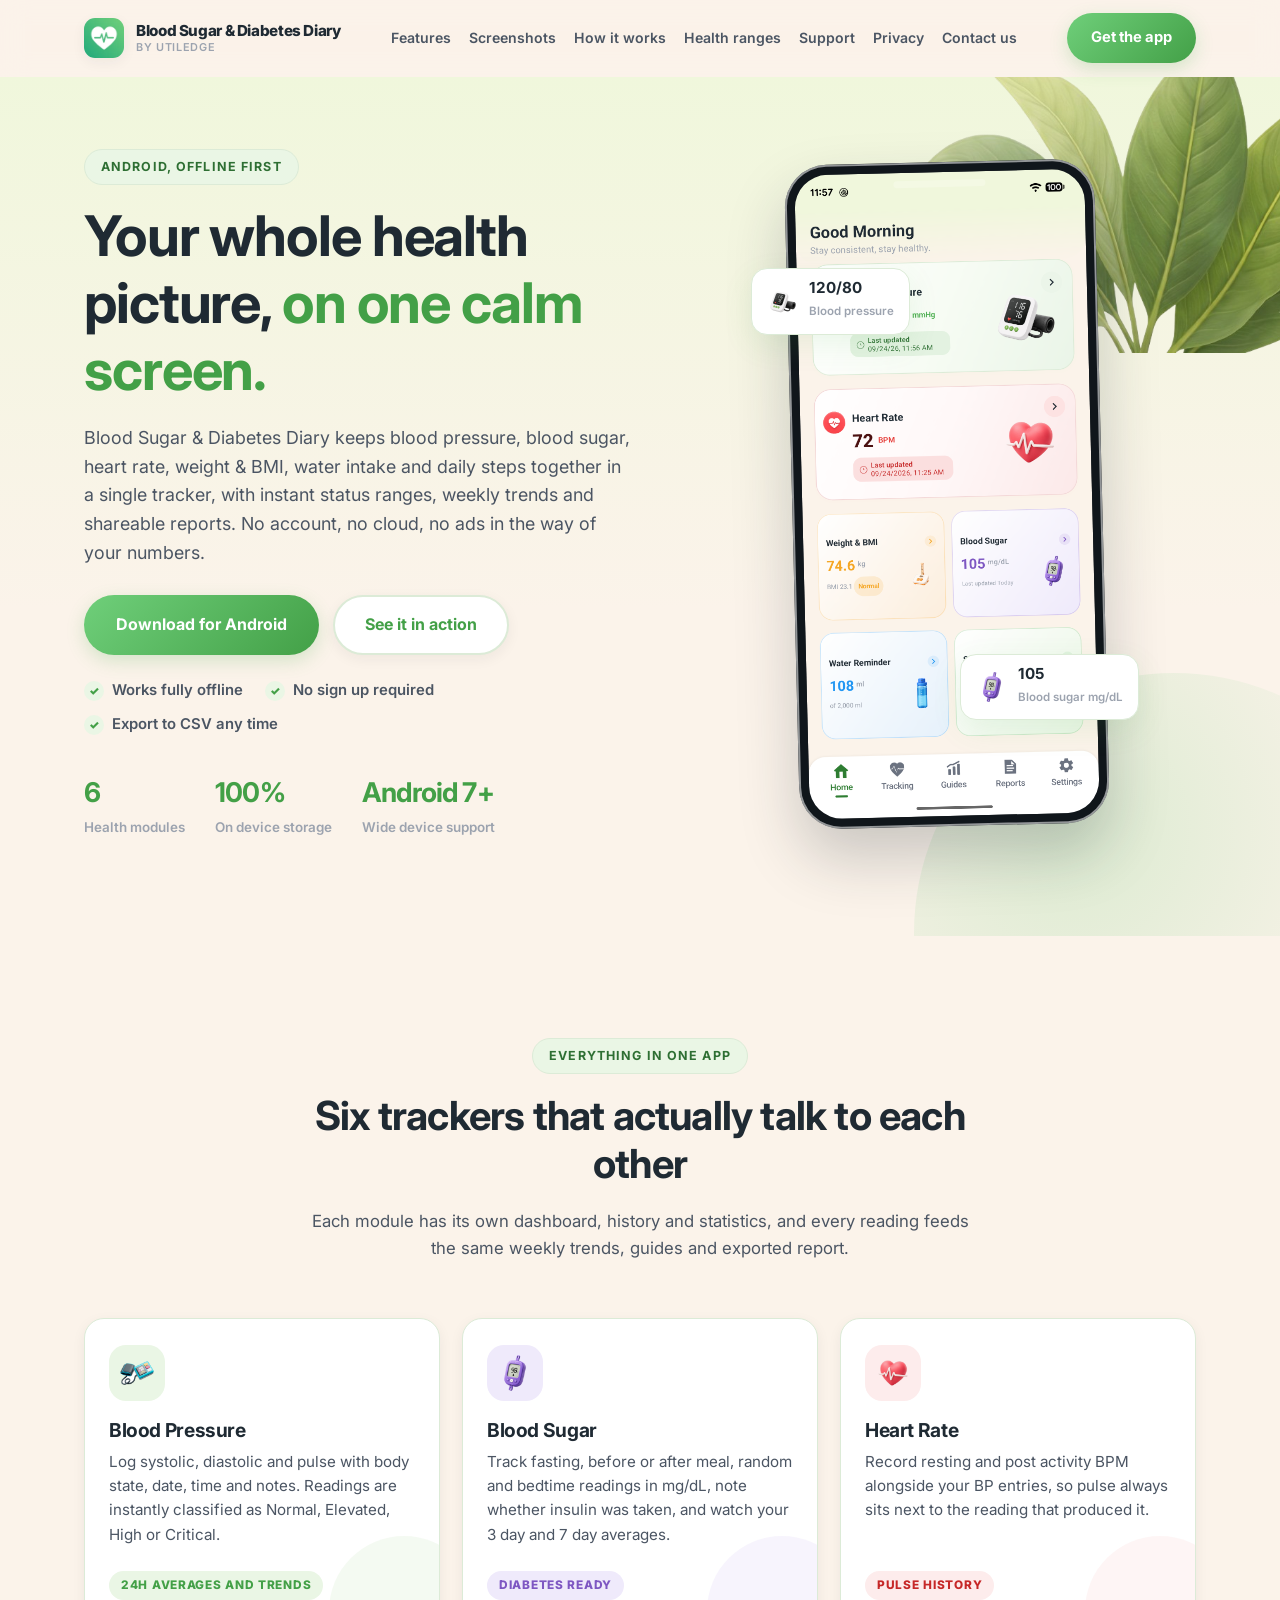
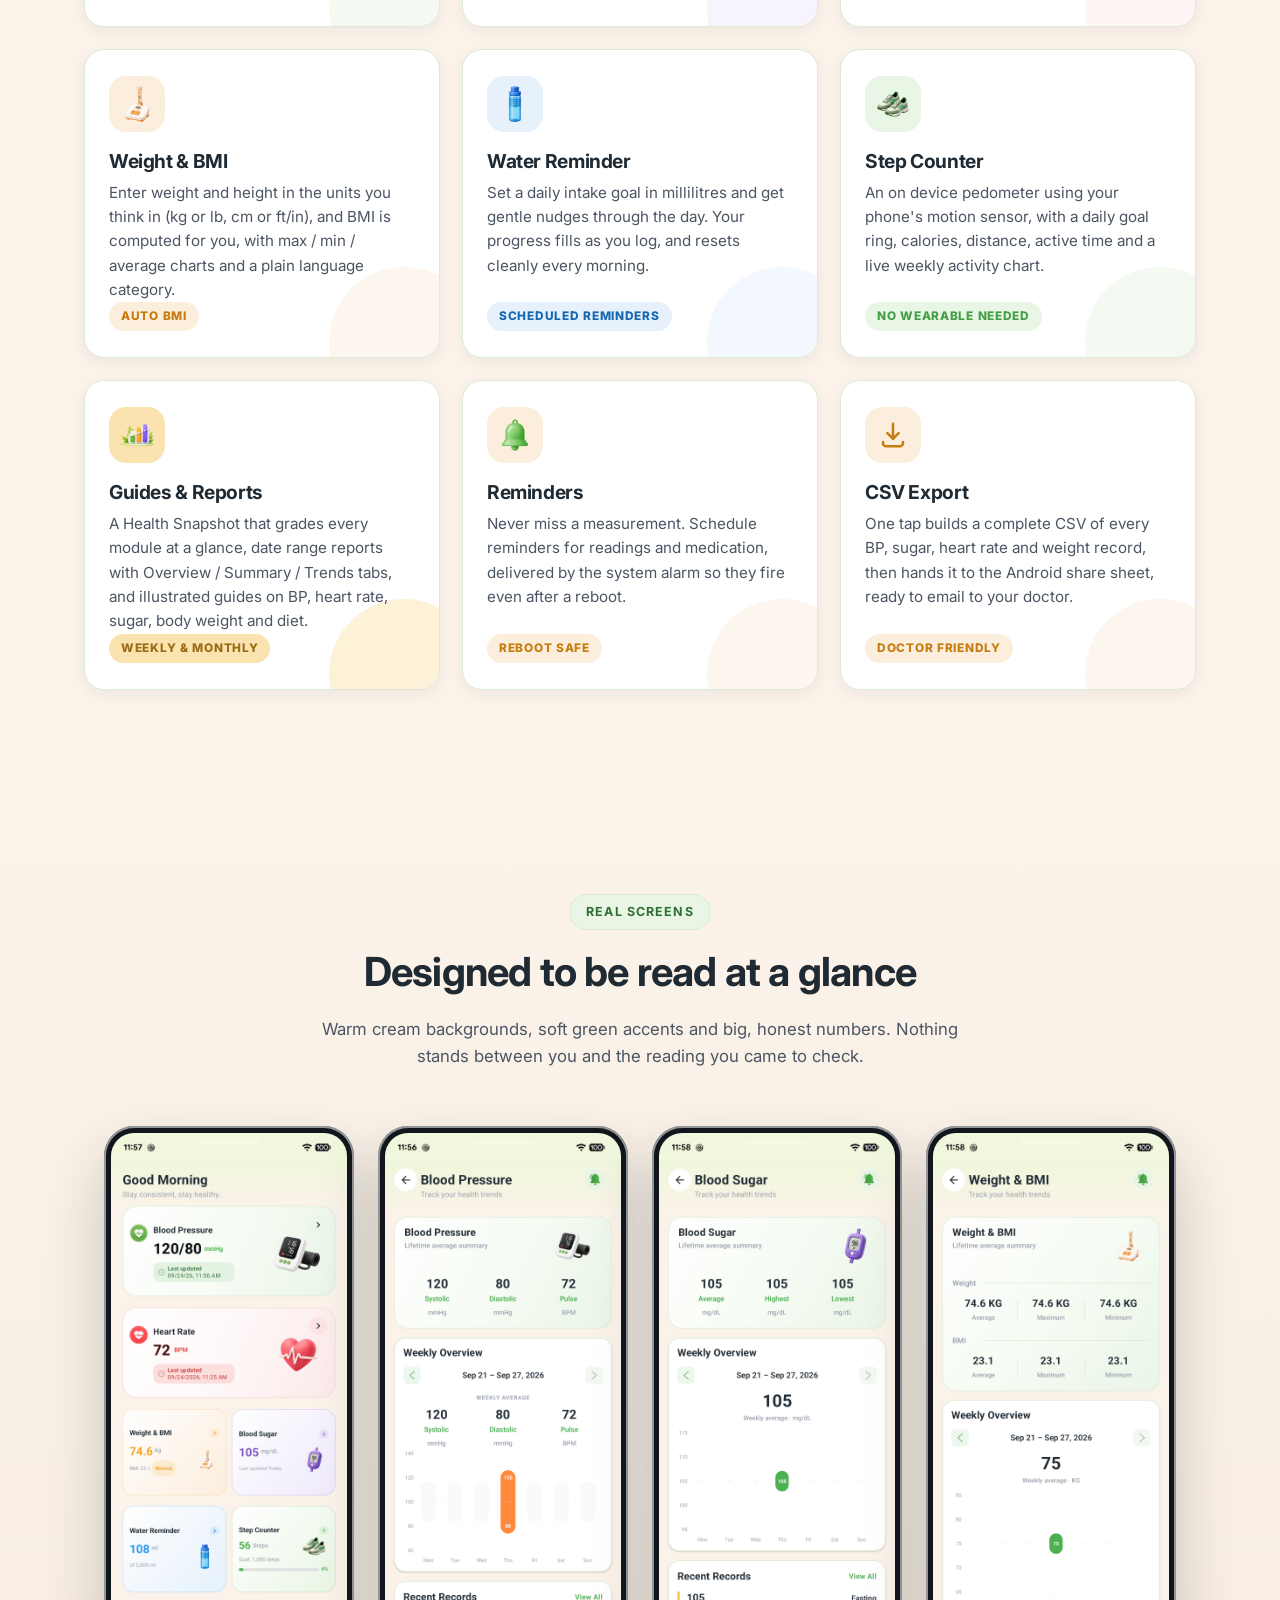
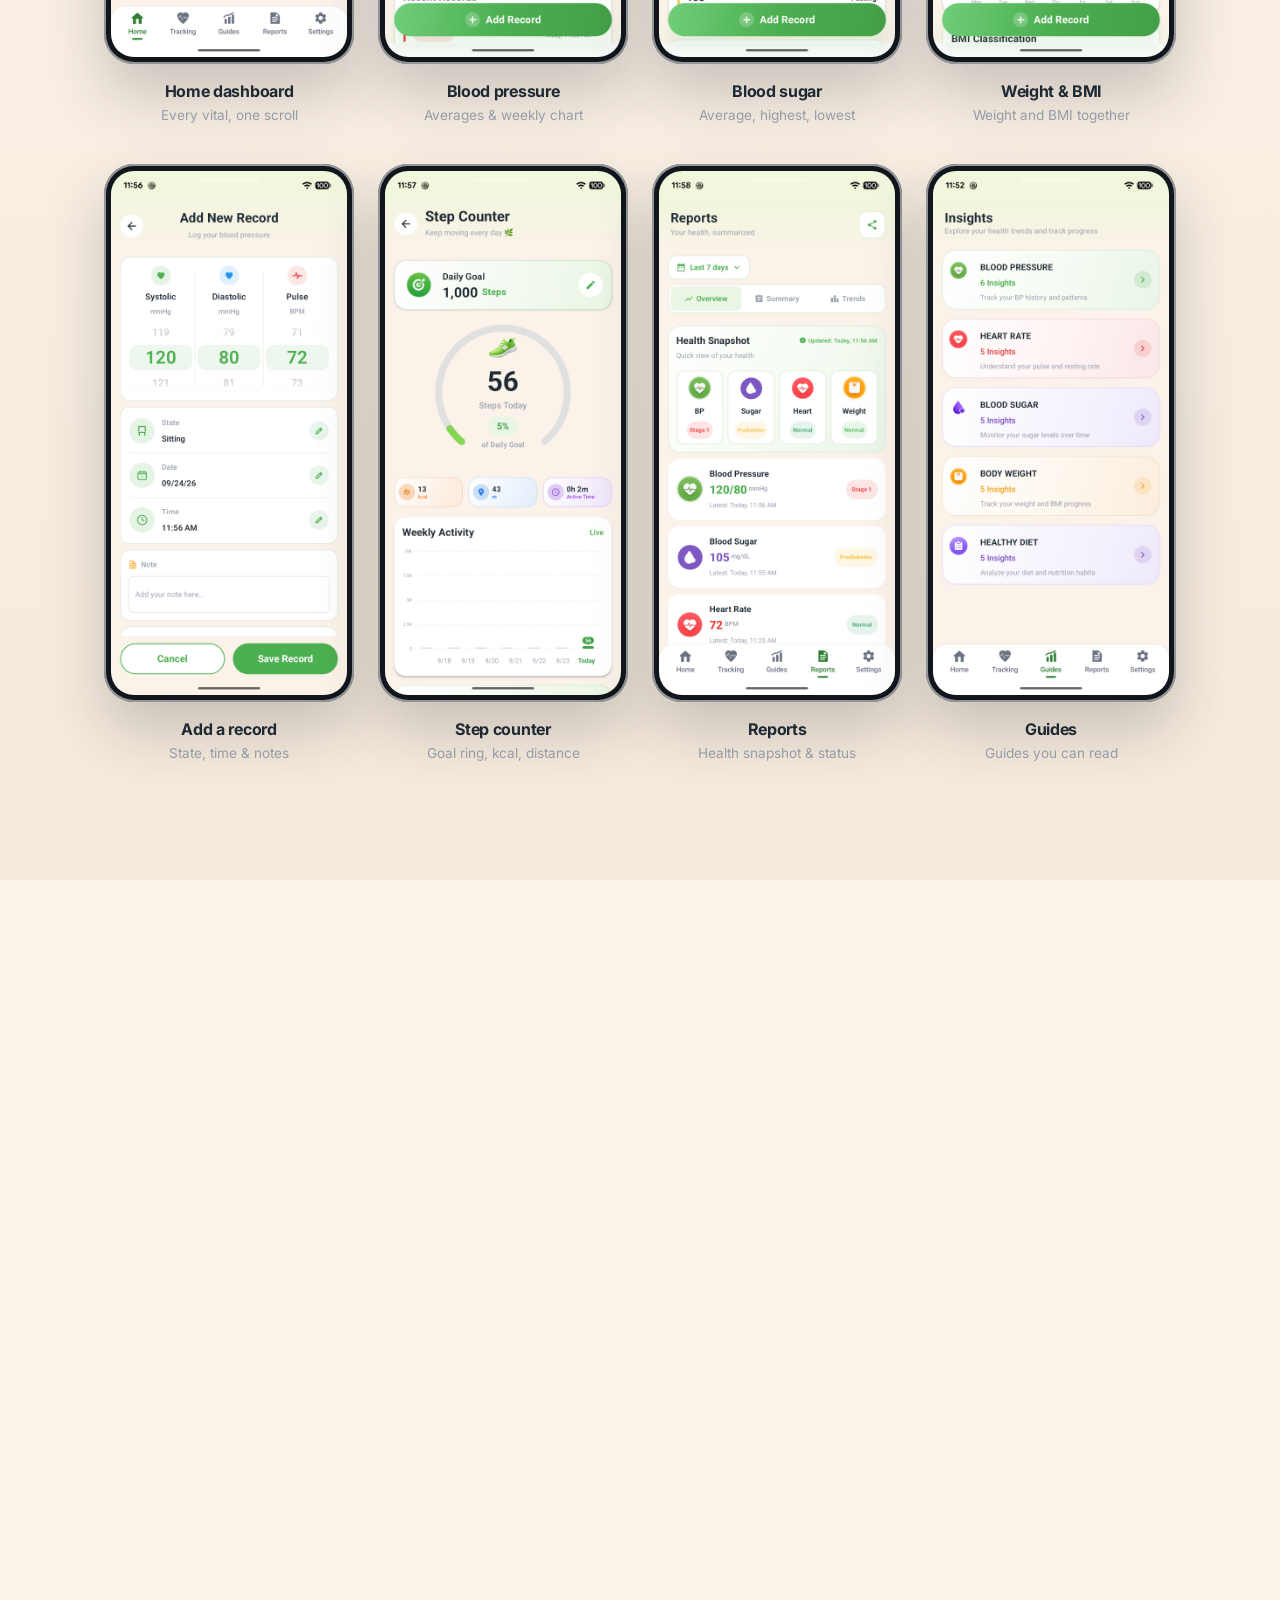
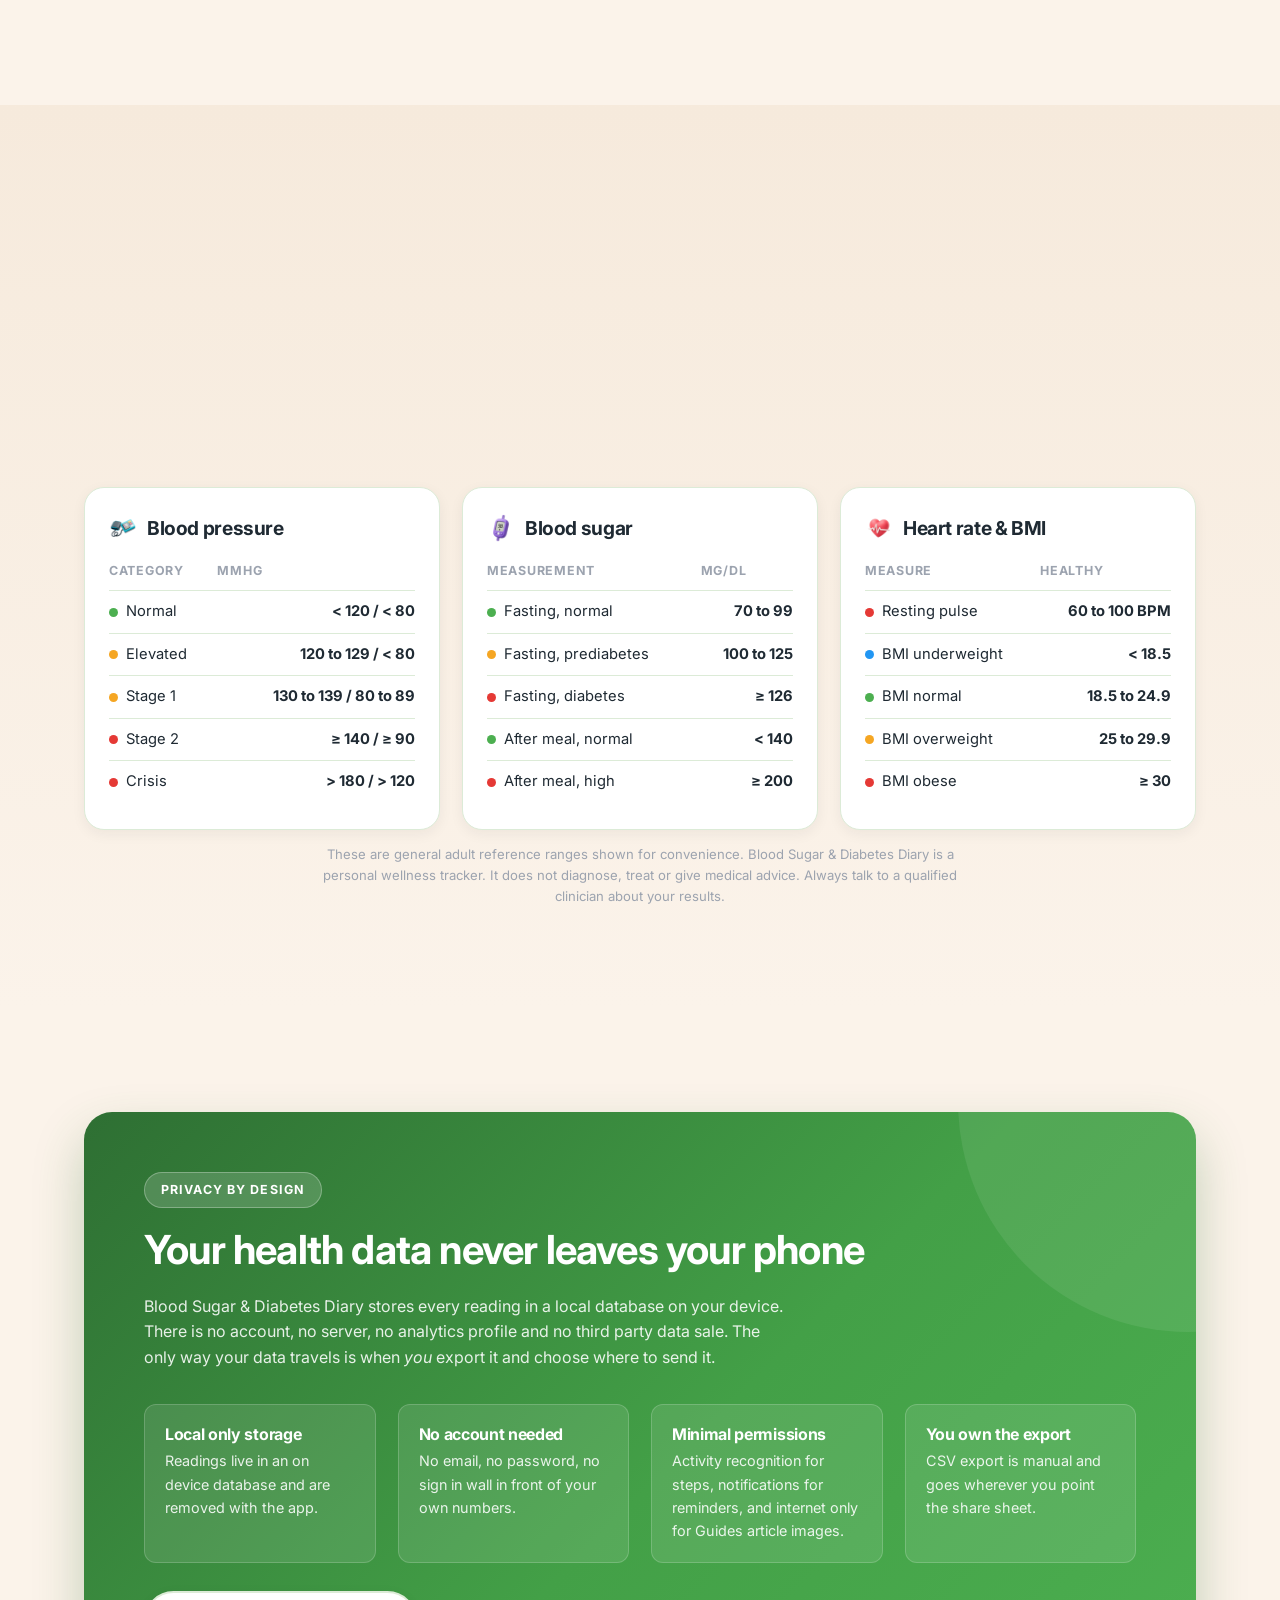
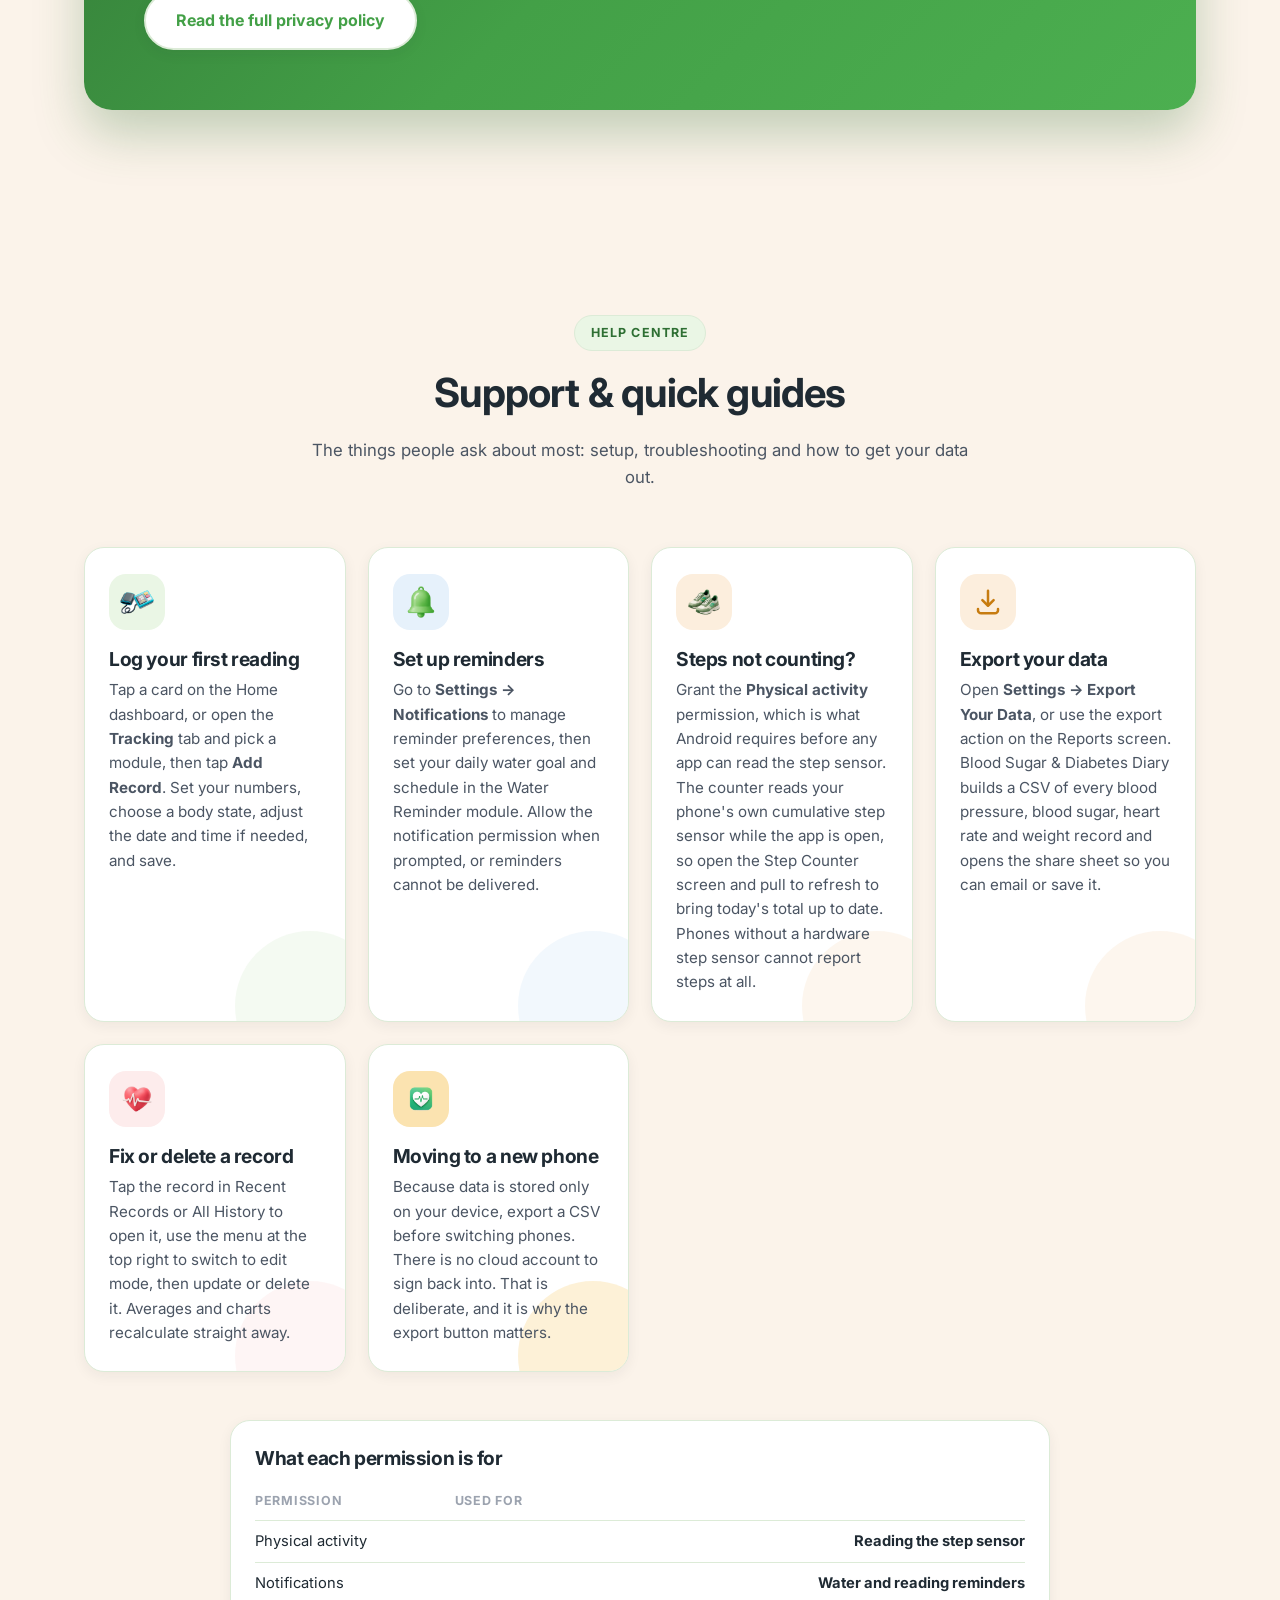
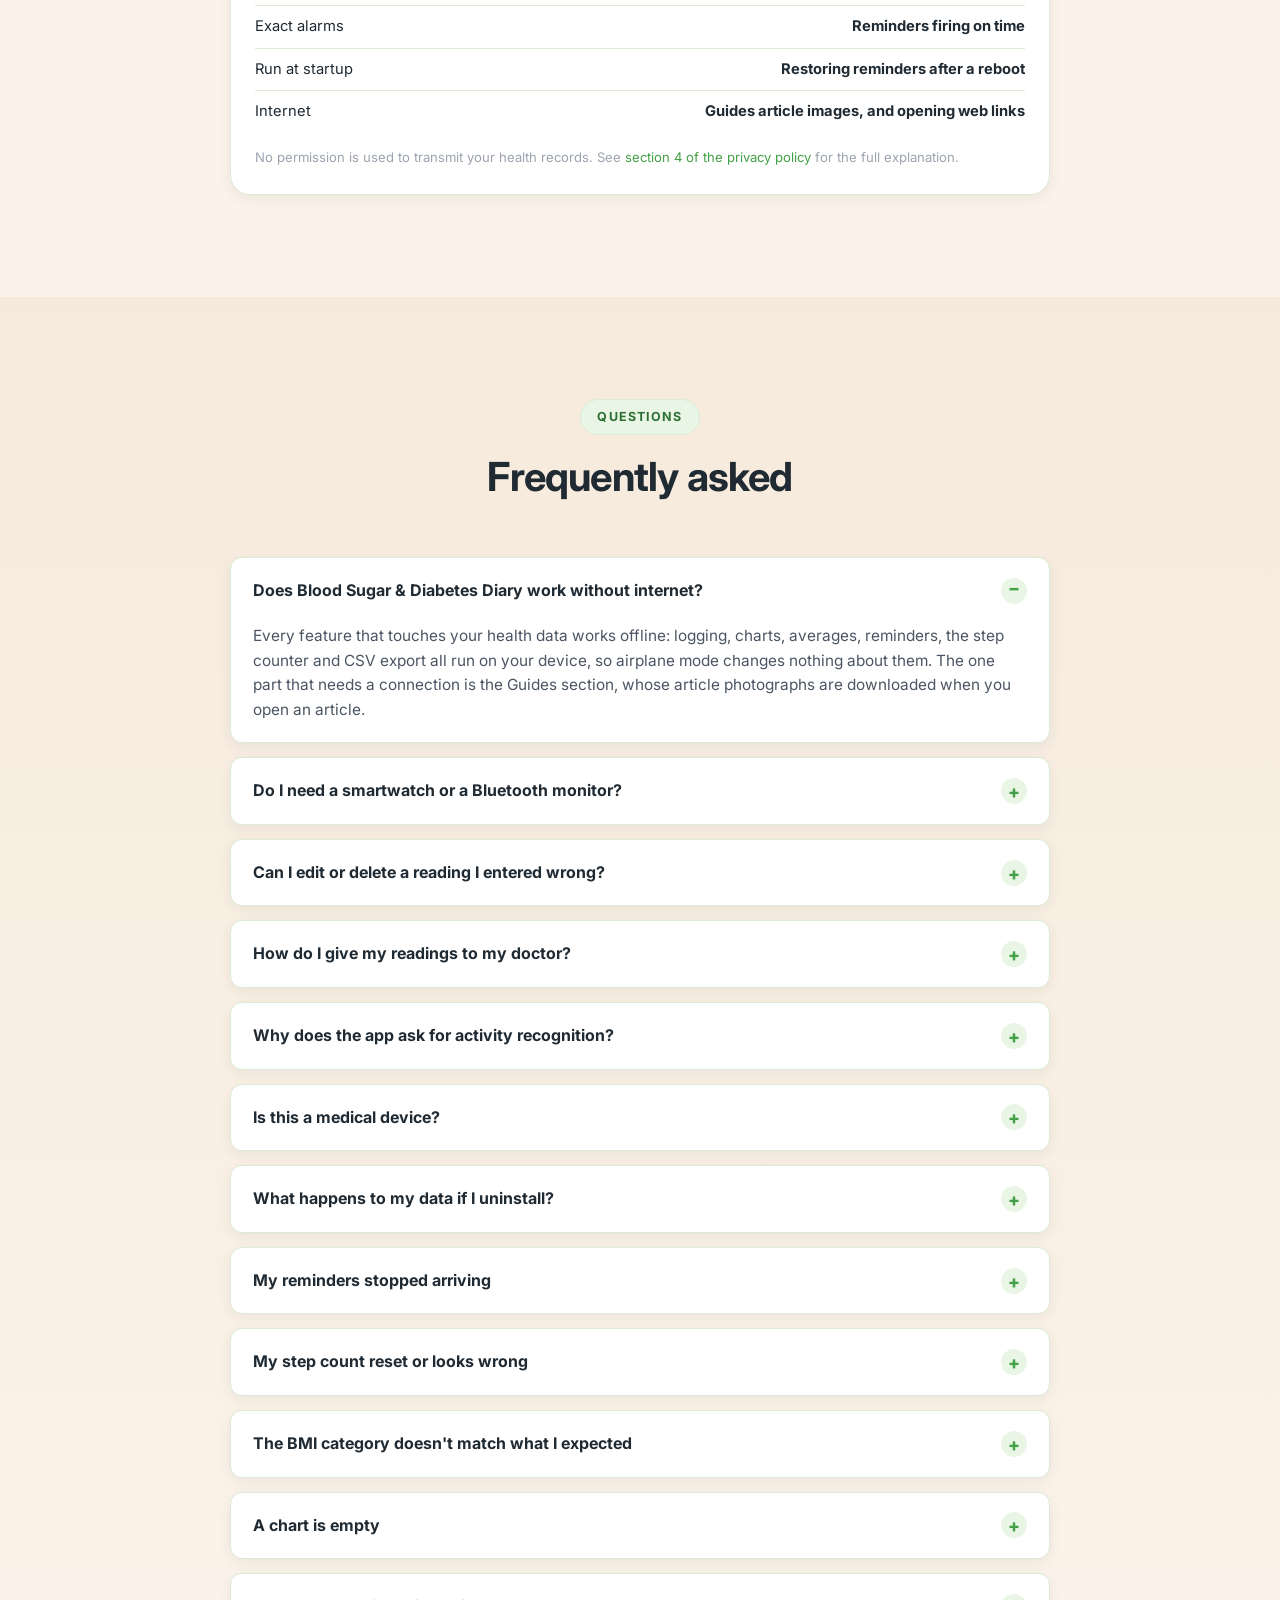
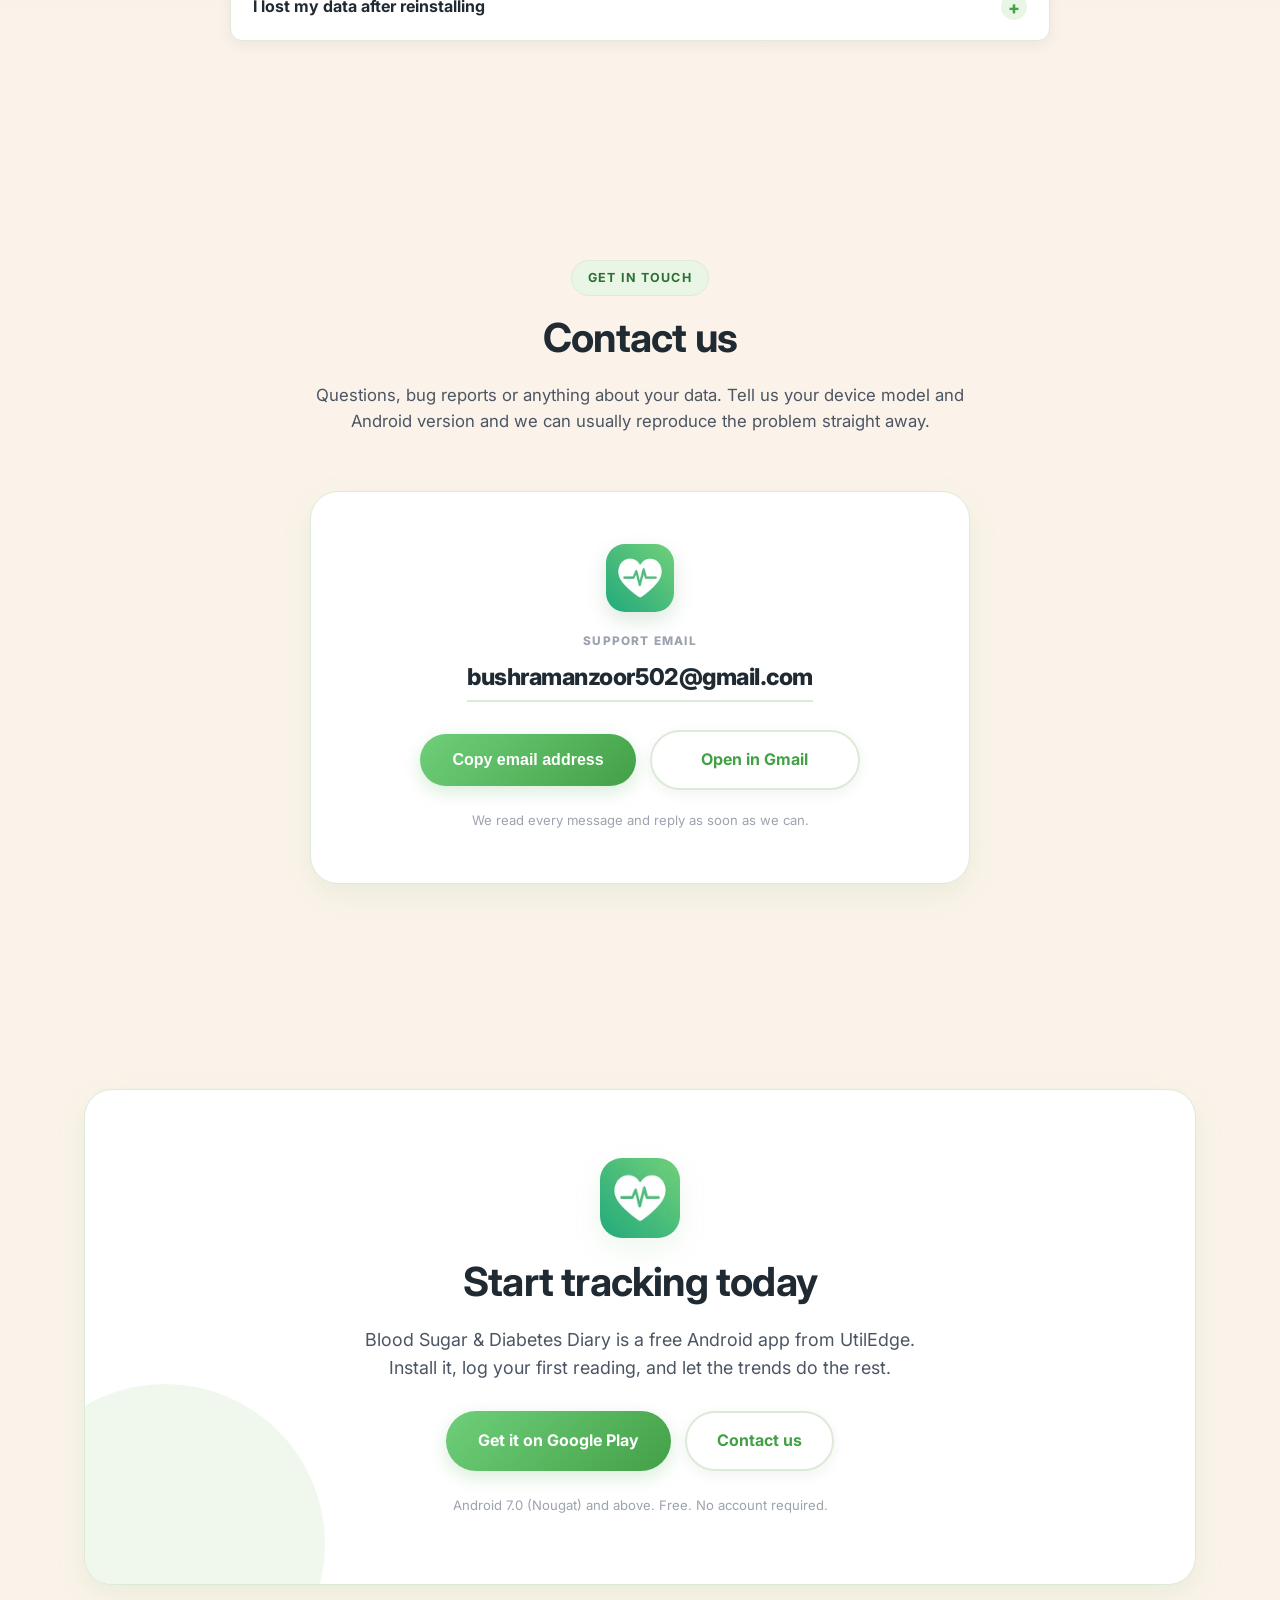
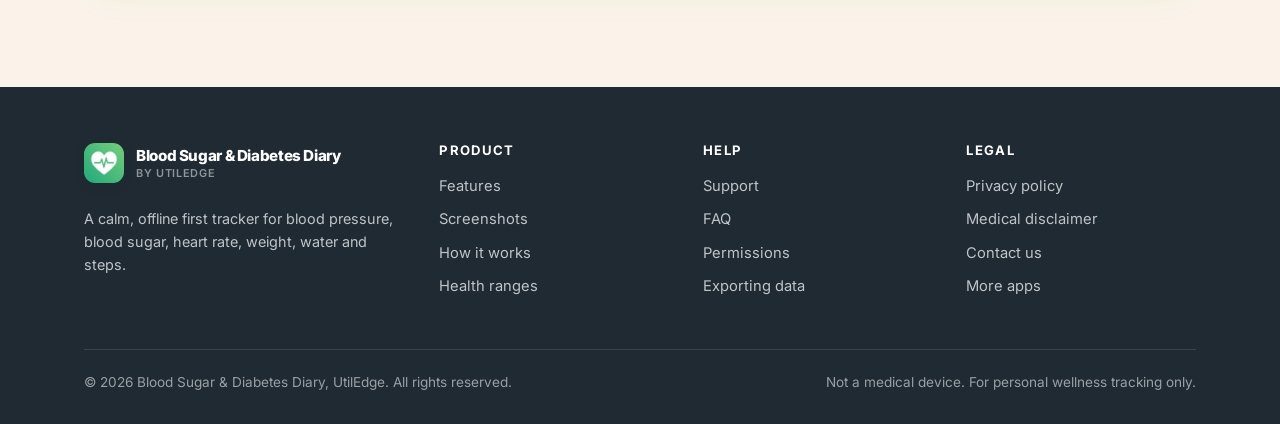
==== commit 362df008: "Contact: keep Copy and Open in Gmail, centred as a pair Removing all three buttons last time oversho" ====
--- a/index.html
+++ b/index.html
@@ -6,19 +6,19 @@
 <title>Blood Sugar &amp; Diabetes Diary: BP, Sugar and Health Tracker for Android</title>
 <meta name="description" content="Blood Sugar &amp; Diabetes Diary is an offline-first Android app that tracks blood pressure, blood sugar, heart rate, weight &amp; BMI, water intake and daily steps — with trends, reports and CSV export. Your data stays on your phone.">
 <meta name="theme-color" content="#FBF3EA">
-<link rel="icon" href="assets/img/icons/launcher.webp?v=12">
-<link rel="apple-touch-icon" href="assets/img/icons/app_icon.png?v=12">
+<link rel="icon" href="assets/img/icons/launcher.webp?v=14">
+<link rel="apple-touch-icon" href="assets/img/icons/app_icon.png?v=14">
 
 <meta property="og:type" content="website">
 <meta property="og:title" content="Blood Sugar &amp; Diabetes Diary: BP, Sugar and Health Tracker">
 <meta property="og:description" content="Track BP, blood sugar, heart rate, weight, water and steps in one calm, offline-first Android app.">
-<meta property="og:image" content="assets/img/screens/home.png?v=12">
+<meta property="og:image" content="assets/img/screens/home.png?v=14">
 <meta name="twitter:card" content="summary_large_image">
 
 <link rel="preconnect" href="https://fonts.googleapis.com">
 <link rel="preconnect" href="https://fonts.gstatic.com" crossorigin>
 <link href="https://fonts.googleapis.com/css2?family=Inter:wght@400;500;600;700;800;900&amp;display=swap" rel="stylesheet">
-<link rel="stylesheet" href="assets/css/style.css?v=12">
+<link rel="stylesheet" href="assets/css/style.css?v=14">
 </head>
 <body>
 
@@ -27,7 +27,7 @@
 <header class="site-header">
   <div class="wrap nav">
     <a class="brand" href="#top">
-      <img src="assets/img/icons/launcher.webp?v=12" alt="">
+      <img src="assets/img/icons/launcher.webp?v=14" alt="">
       <span class="brand-name">Blood Sugar &amp; Diabetes Diary<small>by UtilEdge</small></span>
     </a>
 
@@ -52,7 +52,7 @@
 
 <!-- ================= HERO ================= -->
 <section class="hero" id="top">
-  <img class="hero-leaves" src="assets/img/icons/leaves.png?v=12" alt="">
+  <img class="hero-leaves" src="assets/img/icons/leaves.png?v=14" alt="">
   <div class="wrap hero-grid">
 
     <div class="hero-copy">
@@ -86,14 +86,14 @@
     <div class="hero-media">
       <div style="position:relative;max-width:340px;margin-inline:auto;">
         <div class="phone phone-hero phone-float">
-          <img src="assets/img/screens/home.png?v=12" alt="Blood Sugar &amp; Diabetes Diary home dashboard showing blood pressure, heart rate, weight, blood sugar, water and step cards">
+          <img src="assets/img/screens/home.png?v=14" alt="Blood Sugar &amp; Diabetes Diary home dashboard showing blood pressure, heart rate, weight, blood sugar, water and step cards">
         </div>
         <div class="hero-badge badge-bp">
-          <img src="assets/img/icons/bp_machine.png?v=12" alt="">
+          <img src="assets/img/icons/bp_machine.png?v=14" alt="">
           <div><b>120/80</b><small>Blood pressure</small></div>
         </div>
         <div class="hero-badge badge-steps">
-          <img src="assets/img/icons/purple_blood_sugar.png?v=12" alt="">
+          <img src="assets/img/icons/purple_blood_sugar.png?v=14" alt="">
           <div><b>105</b><small>Blood sugar mg/dL</small></div>
         </div>
       </div>
@@ -115,7 +115,7 @@
     <div class="feature-grid">
 
       <article class="f-card t-green reveal">
-        <div class="f-icon"><img src="assets/img/icons/blood_pressure.png?v=12" alt=""></div>
+        <div class="f-icon"><img src="assets/img/icons/blood_pressure.png?v=14" alt=""></div>
         <h3>Blood Pressure</h3>
         <p>Log systolic, diastolic and pulse with body state, date, time and notes.
            Readings are instantly classified as Normal, Elevated, High or Critical.</p>
@@ -123,7 +123,7 @@
       </article>
 
       <article class="f-card t-purple reveal">
-        <div class="f-icon"><img src="assets/img/icons/purple_blood_sugar.png?v=12" alt=""></div>
+        <div class="f-icon"><img src="assets/img/icons/purple_blood_sugar.png?v=14" alt=""></div>
         <h3>Blood Sugar</h3>
         <p>Track fasting, before or after meal, random and bedtime readings in mg/dL,
            note whether insulin was taken, and watch your 3 day and 7 day averages.</p>
@@ -131,7 +131,7 @@
       </article>
 
       <article class="f-card t-red reveal">
-        <div class="f-icon"><img src="assets/img/icons/heart_red.png?v=12" alt=""></div>
+        <div class="f-icon"><img src="assets/img/icons/heart_red.png?v=14" alt=""></div>
         <h3>Heart Rate</h3>
         <p>Record resting and post activity BPM alongside your BP entries, so pulse
            always sits next to the reading that produced it.</p>
@@ -139,7 +139,7 @@
       </article>
 
       <article class="f-card t-orange reveal">
-        <div class="f-icon"><img src="assets/img/icons/weight_bmi.png?v=12" alt=""></div>
+        <div class="f-icon"><img src="assets/img/icons/weight_bmi.png?v=14" alt=""></div>
         <h3>Weight &amp; BMI</h3>
         <p>Enter weight and height in the units you think in (kg or lb, cm or ft/in), and BMI is
            computed for you, with max / min / average charts and a plain language category.</p>
@@ -147,7 +147,7 @@
       </article>
 
       <article class="f-card t-blue reveal">
-        <div class="f-icon"><img src="assets/img/icons/water_bottle.png?v=12" alt=""></div>
+        <div class="f-icon"><img src="assets/img/icons/water_bottle.png?v=14" alt=""></div>
         <h3>Water Reminder</h3>
         <p>Set a daily intake goal in millilitres and get gentle nudges through the day.
            Your progress fills as you log, and resets cleanly every morning.</p>
@@ -155,7 +155,7 @@
       </article>
 
       <article class="f-card t-green reveal">
-        <div class="f-icon"><img src="assets/img/icons/green_shoes.png?v=12" alt=""></div>
+        <div class="f-icon"><img src="assets/img/icons/green_shoes.png?v=14" alt=""></div>
         <h3>Step Counter</h3>
         <p>An on device pedometer using your phone's motion sensor, with a daily goal ring,
            calories, distance, active time and a live weekly activity chart.</p>
@@ -163,7 +163,7 @@
       </article>
 
       <article class="f-card t-amber reveal">
-        <div class="f-icon"><img src="assets/img/icons/insights_pillars.png?v=12" alt=""></div>
+        <div class="f-icon"><img src="assets/img/icons/insights_pillars.png?v=14" alt=""></div>
         <h3>Guides &amp; Reports</h3>
         <p>A Health Snapshot that grades every module at a glance, date range reports with
            Overview / Summary / Trends tabs, and illustrated guides on BP, heart rate, sugar,
@@ -172,7 +172,7 @@
       </article>
 
       <article class="f-card t-orange reveal">
-        <div class="f-icon"><img src="assets/img/icons/large_bell.png?v=12" alt=""></div>
+        <div class="f-icon"><img src="assets/img/icons/large_bell.png?v=14" alt=""></div>
         <h3>Reminders</h3>
         <p>Never miss a measurement. Schedule reminders for readings and medication,
            delivered by the system alarm so they fire even after a reboot.</p>
@@ -209,7 +209,7 @@
     <div class="screens-grid reveal">
 
       <figure class="screen-item">
-        <div class="phone phone-fixed"><img src="assets/img/screens/home.png?v=12" alt="Blood Sugar &amp; Diabetes Diary home dashboard showing blood pressure, heart rate, weight, blood sugar, water intake and step cards" loading="lazy"></div>
+        <div class="phone phone-fixed"><img src="assets/img/screens/home.png?v=14" alt="Blood Sugar &amp; Diabetes Diary home dashboard showing blood pressure, heart rate, weight, blood sugar, water intake and step cards" loading="lazy"></div>
         <figcaption>
           <h4>Home dashboard</h4>
           <p>Every vital, one scroll</p>
@@ -217,7 +217,7 @@
       </figure>
 
       <figure class="screen-item">
-        <div class="phone phone-fixed"><img src="assets/img/screens/blood-pressure.png?v=12" alt="Blood pressure screen with lifetime average, weekly overview chart and recent records" loading="lazy"></div>
+        <div class="phone phone-fixed"><img src="assets/img/screens/blood-pressure.png?v=14" alt="Blood pressure screen with lifetime average, weekly overview chart and recent records" loading="lazy"></div>
         <figcaption>
           <h4>Blood pressure</h4>
           <p>Averages &amp; weekly chart</p>
@@ -225,7 +225,7 @@
       </figure>
 
       <figure class="screen-item">
-        <div class="phone phone-fixed"><img src="assets/img/screens/blood-sugar.png?v=12" alt="Blood sugar screen with average, highest and lowest readings and a weekly chart" loading="lazy"></div>
+        <div class="phone phone-fixed"><img src="assets/img/screens/blood-sugar.png?v=14" alt="Blood sugar screen with average, highest and lowest readings and a weekly chart" loading="lazy"></div>
         <figcaption>
           <h4>Blood sugar</h4>
           <p>Average, highest, lowest</p>
@@ -233,7 +233,7 @@
       </figure>
 
       <figure class="screen-item">
-        <div class="phone phone-fixed"><img src="assets/img/screens/weight-bmi.png?v=12" alt="Weight and BMI screen with average, maximum and minimum values" loading="lazy"></div>
+        <div class="phone phone-fixed"><img src="assets/img/screens/weight-bmi.png?v=14" alt="Weight and BMI screen with average, maximum and minimum values" loading="lazy"></div>
         <figcaption>
           <h4>Weight &amp; BMI</h4>
           <p>Weight and BMI together</p>
@@ -241,7 +241,7 @@
       </figure>
 
       <figure class="screen-item">
-        <div class="phone phone-fixed"><img src="assets/img/screens/add-record.png?v=12" alt="Add new record screen with systolic, diastolic, pulse, body state, date, time and note" loading="lazy"></div>
+        <div class="phone phone-fixed"><img src="assets/img/screens/add-record.png?v=14" alt="Add new record screen with systolic, diastolic, pulse, body state, date, time and note" loading="lazy"></div>
         <figcaption>
           <h4>Add a record</h4>
           <p>State, time &amp; notes</p>
@@ -249,7 +249,7 @@
       </figure>
 
       <figure class="screen-item">
-        <div class="phone phone-fixed"><img src="assets/img/screens/step-counter.png?v=12" alt="Step counter with daily goal ring, calories, distance, active time and weekly activity" loading="lazy"></div>
+        <div class="phone phone-fixed"><img src="assets/img/screens/step-counter.png?v=14" alt="Step counter with daily goal ring, calories, distance, active time and weekly activity" loading="lazy"></div>
         <figcaption>
           <h4>Step counter</h4>
           <p>Goal ring, kcal, distance</p>
@@ -257,7 +257,7 @@
       </figure>
 
       <figure class="screen-item">
-        <div class="phone phone-fixed"><img src="assets/img/screens/reports.png?v=12" alt="Reports screen with health snapshot and per-module status badges" loading="lazy"></div>
+        <div class="phone phone-fixed"><img src="assets/img/screens/reports.png?v=14" alt="Reports screen with health snapshot and per-module status badges" loading="lazy"></div>
         <figcaption>
           <h4>Reports</h4>
           <p>Health snapshot &amp; status</p>
@@ -265,7 +265,7 @@
       </figure>
 
       <figure class="screen-item">
-        <div class="phone phone-fixed"><img src="assets/img/screens/guides.png?v=12" alt="Guides screen listing guide categories for blood pressure, heart rate, blood sugar, body weight and healthy diet" loading="lazy"></div>
+        <div class="phone phone-fixed"><img src="assets/img/screens/guides.png?v=14" alt="Guides screen listing guide categories for blood pressure, heart rate, blood sugar, body weight and healthy diet" loading="lazy"></div>
         <figcaption>
           <h4>Guides</h4>
           <p>Guides you can read</p>
@@ -308,7 +308,7 @@
 
     <div class="split-media reveal">
       <div class="phone" style="max-width:290px;">
-        <img src="assets/img/screens/add-record.png?v=12" alt="Logging a blood pressure reading in Blood Sugar &amp; Diabetes Diary">
+        <img src="assets/img/screens/add-record.png?v=14" alt="Logging a blood pressure reading in Blood Sugar &amp; Diabetes Diary">
       </div>
     </div>
   </div>
@@ -327,7 +327,7 @@
     <div class="range-grid">
 
       <div class="range-card reveal">
-        <h3><img src="assets/img/icons/blood_pressure.png?v=12" alt=""> Blood pressure</h3>
+        <h3><img src="assets/img/icons/blood_pressure.png?v=14" alt=""> Blood pressure</h3>
         <table>
           <thead><tr><th>Category</th><th>mmHg</th></tr></thead>
           <tbody>
@@ -341,7 +341,7 @@
       </div>
 
       <div class="range-card reveal">
-        <h3><img src="assets/img/icons/purple_blood_sugar.png?v=12" alt=""> Blood sugar</h3>
+        <h3><img src="assets/img/icons/purple_blood_sugar.png?v=14" alt=""> Blood sugar</h3>
         <table>
           <thead><tr><th>Measurement</th><th>mg/dL</th></tr></thead>
           <tbody>
@@ -355,7 +355,7 @@
       </div>
 
       <div class="range-card reveal">
-        <h3><img src="assets/img/icons/heart_red.png?v=12" alt=""> Heart rate &amp; BMI</h3>
+        <h3><img src="assets/img/icons/heart_red.png?v=14" alt=""> Heart rate &amp; BMI</h3>
         <table>
           <thead><tr><th>Measure</th><th>Healthy</th></tr></thead>
           <tbody>
@@ -429,7 +429,7 @@
     <div class="support-grid">
 
       <article class="f-card t-green reveal" id="first-reading">
-        <div class="f-icon"><img src="assets/img/icons/blood_pressure.png?v=12" alt=""></div>
+        <div class="f-icon"><img src="assets/img/icons/blood_pressure.png?v=14" alt=""></div>
         <h3>Log your first reading</h3>
         <p>Tap a card on the Home dashboard, or open the <strong>Tracking</strong> tab and pick a
            module, then tap <strong>Add Record</strong>. Set your numbers, choose a body state,
@@ -437,7 +437,7 @@
       </article>
 
       <article class="f-card t-blue reveal" id="reminders">
-        <div class="f-icon"><img src="assets/img/icons/large_bell.png?v=12" alt=""></div>
+        <div class="f-icon"><img src="assets/img/icons/large_bell.png?v=14" alt=""></div>
         <h3>Set up reminders</h3>
         <p>Go to <strong>Settings → Notifications</strong> to manage reminder preferences, then set
            your daily water goal and schedule in the Water Reminder module. Allow the notification
@@ -445,7 +445,7 @@
       </article>
 
       <article class="f-card t-orange reveal" id="steps">
-        <div class="f-icon"><img src="assets/img/icons/green_shoes.png?v=12" alt=""></div>
+        <div class="f-icon"><img src="assets/img/icons/green_shoes.png?v=14" alt=""></div>
         <h3>Steps not counting?</h3>
         <p>Grant the <strong>Physical activity</strong> permission, which is what Android requires
            before any app can read the step sensor. The counter reads your phone's own cumulative
@@ -469,7 +469,7 @@
       </article>
 
       <article class="f-card t-red reveal" id="edit">
-        <div class="f-icon"><img src="assets/img/icons/heart_red.png?v=12" alt=""></div>
+        <div class="f-icon"><img src="assets/img/icons/heart_red.png?v=14" alt=""></div>
         <h3>Fix or delete a record</h3>
         <p>Tap the record in Recent Records or All History to open it, use the menu at the top right
            to switch to edit mode, then update or delete it. Averages and charts recalculate straight
@@ -477,7 +477,7 @@
       </article>
 
       <article class="f-card t-amber reveal" id="backup">
-        <div class="f-icon"><img src="assets/img/icons/app_icon.png?v=12" alt=""></div>
+        <div class="f-icon"><img src="assets/img/icons/app_icon.png?v=14" alt=""></div>
         <h3>Moving to a new phone</h3>
         <p>Because data is stored only on your device, export a CSV before switching phones. There
            is no cloud account to sign back into. That is deliberate, and it is why the export
@@ -600,20 +600,19 @@
     </div>
 
     <div class="contact-card reveal">
-      <div class="contact-side">
-        <img class="contact-mark" src="assets/img/icons/launcher.webp?v=12" alt="">
-        <p class="contact-tagline">We read every message and reply as soon as we can.</p>
-      </div>
-
-      <div class="contact-main">
-        <p class="contact-label">Support email</p>
-        <a class="contact-address" href="mailto:bushramanzoor502@gmail.com">bushramanzoor502@gmail.com</a>
-        <a class="btn btn-primary contact-btn"
+      <img class="contact-mark" src="assets/img/icons/launcher.webp?v=14" alt="">
+      <p class="contact-label">Support email</p>
+      <a class="contact-address" href="mailto:bushramanzoor502@gmail.com">bushramanzoor502@gmail.com</a>
+
+      <div class="contact-actions">
+        <button class="btn btn-primary" type="button" id="copyEmail"
+                data-email="bushramanzoor502@gmail.com">Copy email address</button>
+        <a class="btn btn-ghost"
            href="https://mail.google.com/mail/?view=cm&amp;fs=1&amp;to=bushramanzoor502@gmail.com"
-           target="_blank" rel="noopener">Email us</a>
-        <p class="note-small contact-hint">Opens a new message addressed to us. You can also write
-           to the address above from whichever mail app you use.</p>
-      </div>
+           target="_blank" rel="noopener">Open in Gmail</a>
+      </div>
+
+      <p class="note-small" id="copyNote">We read every message and reply as soon as we can.</p>
     </div>
   </div>
 </section>
@@ -622,7 +621,7 @@
 <section id="get" class="cta-final">
   <div class="wrap">
     <div class="inner reveal">
-      <img class="mark" src="assets/img/icons/launcher.webp?v=12" alt="Blood Sugar &amp; Diabetes Diary app icon">
+      <img class="mark" src="assets/img/icons/launcher.webp?v=14" alt="Blood Sugar &amp; Diabetes Diary app icon">
       <h2>Start tracking today</h2>
       <p class="lede" style="max-width:560px;margin-inline:auto;">
         Blood Sugar &amp; Diabetes Diary is a free Android app from UtilEdge. Install it, log your first reading,
@@ -646,7 +645,7 @@
     <div class="footer-grid">
       <div>
         <a class="brand" href="#top">
-          <img src="assets/img/icons/launcher.webp?v=12" alt="">
+          <img src="assets/img/icons/launcher.webp?v=14" alt="">
           <span class="brand-name">Blood Sugar &amp; Diabetes Diary<small>by UtilEdge</small></span>
         </a>
         <p class="footer-about">
@@ -695,6 +694,6 @@
 
 <a class="to-top" href="#top" aria-label="Back to top">↑</a>
 
-<script src="assets/js/main.js?v=12"></script>
+<script src="assets/js/main.js?v=14"></script>
 </body>
 </html>
--- a/assets/css/style.css
+++ b/assets/css/style.css
@@ -722,51 +722,22 @@
 .btn-primary.btn-sm { padding: 13px 24px; }
 
 /* ---------- Contact ----------
-   A two panel card: the product mark and reassurance on a tinted side, the address
-   and the single action on white. One button only, so there is no ambiguity about
-   which one actually sends mail. */
+   Two actions, centred as a pair: copy the address, or open a compose window. */
 .contact-card {
-  display: grid;
-  grid-template-columns: .85fr 1.15fr;
-  align-items: stretch;
-  max-width: 820px;
+  max-width: 660px;
   margin-inline: auto;
   background: var(--white);
   border: 1px solid var(--green-border);
   border-radius: var(--radius-lg);
   box-shadow: var(--card-shadow);
-  overflow: hidden;
-}
-
-.contact-side {
-  background: linear-gradient(160deg, var(--hero-wash), var(--green-tint));
-  border-right: 1px solid var(--green-border);
-  padding: clamp(28px, 4vw, 42px);
-  display: flex;
-  flex-direction: column;
-  justify-content: center;
-  gap: 16px;
+  padding: clamp(32px, 5vw, 52px);
   text-align: center;
 }
+
 .contact-mark {
-  width: 72px; height: 72px; border-radius: 20px;
-  margin-inline: auto;
-  box-shadow: 0 8px 20px rgba(46, 111, 51, .18);
-}
-.contact-tagline {
-  margin: 0;
-  font-size: .92rem;
-  font-weight: 600;
-  color: var(--green-deep);
-  line-height: 1.5;
-}
-
-.contact-main {
-  padding: clamp(28px, 4vw, 42px);
-  display: flex;
-  flex-direction: column;
-  justify-content: center;
-  text-align: left;
+  width: 68px; height: 68px; border-radius: 19px;
+  margin: 0 auto 20px;
+  box-shadow: 0 8px 20px rgba(46, 111, 51, .16);
 }
 .contact-label {
   font-size: .74rem; font-weight: 800; letter-spacing: .1em;
@@ -774,24 +745,31 @@
 }
 .contact-address {
   display: inline-block;
-  font-size: clamp(1.05rem, 2.4vw, 1.35rem);
+  font-size: clamp(1.05rem, 2.6vw, 1.45rem);
   font-weight: 800; letter-spacing: -.02em;
   color: var(--ink);
-  margin: 0 0 22px;
+  margin: 0 0 28px;
   word-break: break-all;
   border-bottom: 2px solid var(--green-border);
-  padding-bottom: 3px;
+  padding-bottom: 4px;
   transition: color .18s ease, border-color .18s ease;
 }
 .contact-address:hover { color: var(--green-dark); border-color: var(--green); }
 
-.contact-btn { align-self: flex-start; }
-.contact-hint { margin: 16px 0 0; max-width: 42ch; }
-
-@media (max-width: 720px) {
-  .contact-card { grid-template-columns: 1fr; }
-  .contact-side { border-right: 0; border-bottom: 1px solid var(--green-border); }
-  .contact-main { text-align: center; }
-  .contact-btn { align-self: center; }
-  .contact-hint { margin-inline: auto; }
-}
+.contact-actions {
+  display: flex;
+  flex-wrap: wrap;
+  gap: 14px;
+  justify-content: center;
+  align-items: center;
+  margin-bottom: 20px;
+}
+.contact-actions .btn { min-width: 210px; }
+
+.contact-card .note-small { margin: 0; }
+.contact-card .note-small.is-copied { color: var(--green-dark); font-weight: 700; }
+
+@media (max-width: 560px) {
+  .contact-actions { flex-direction: column; }
+  .contact-actions .btn { width: 100%; min-width: 0; }
+}
